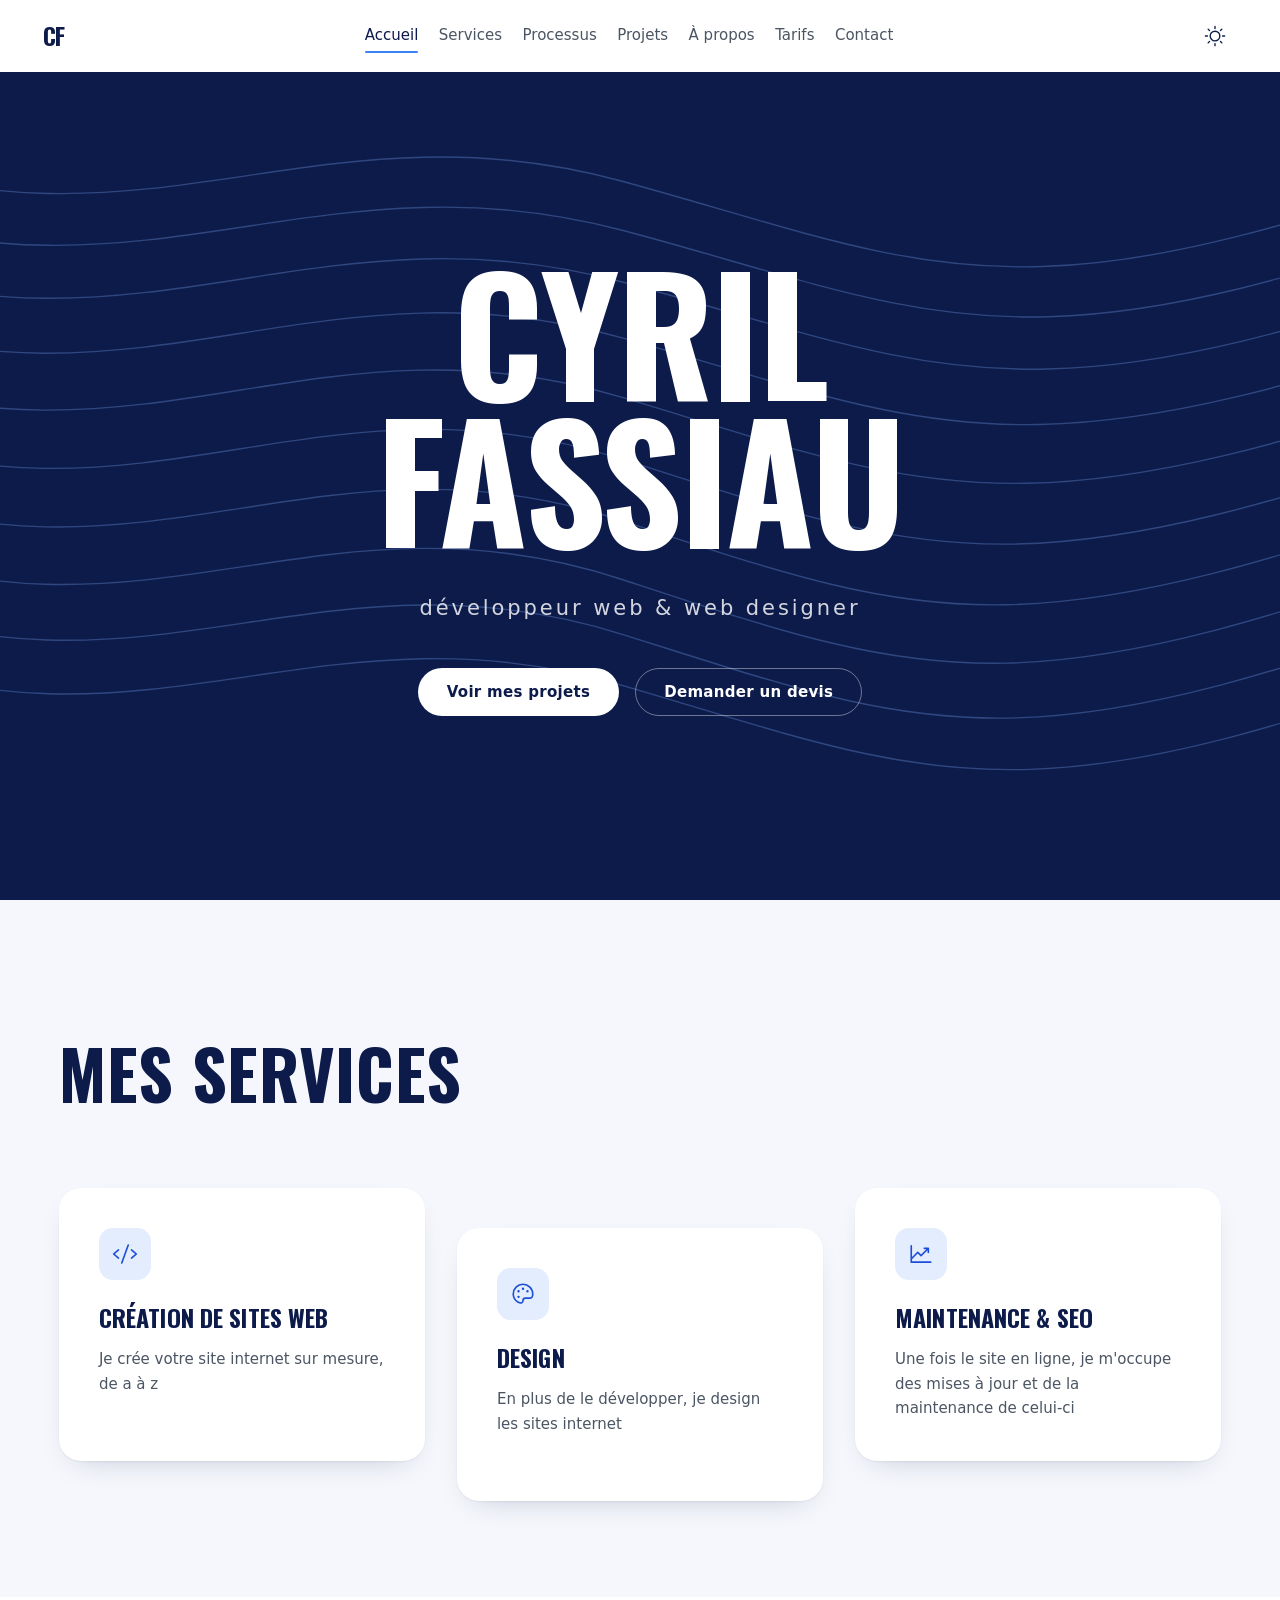
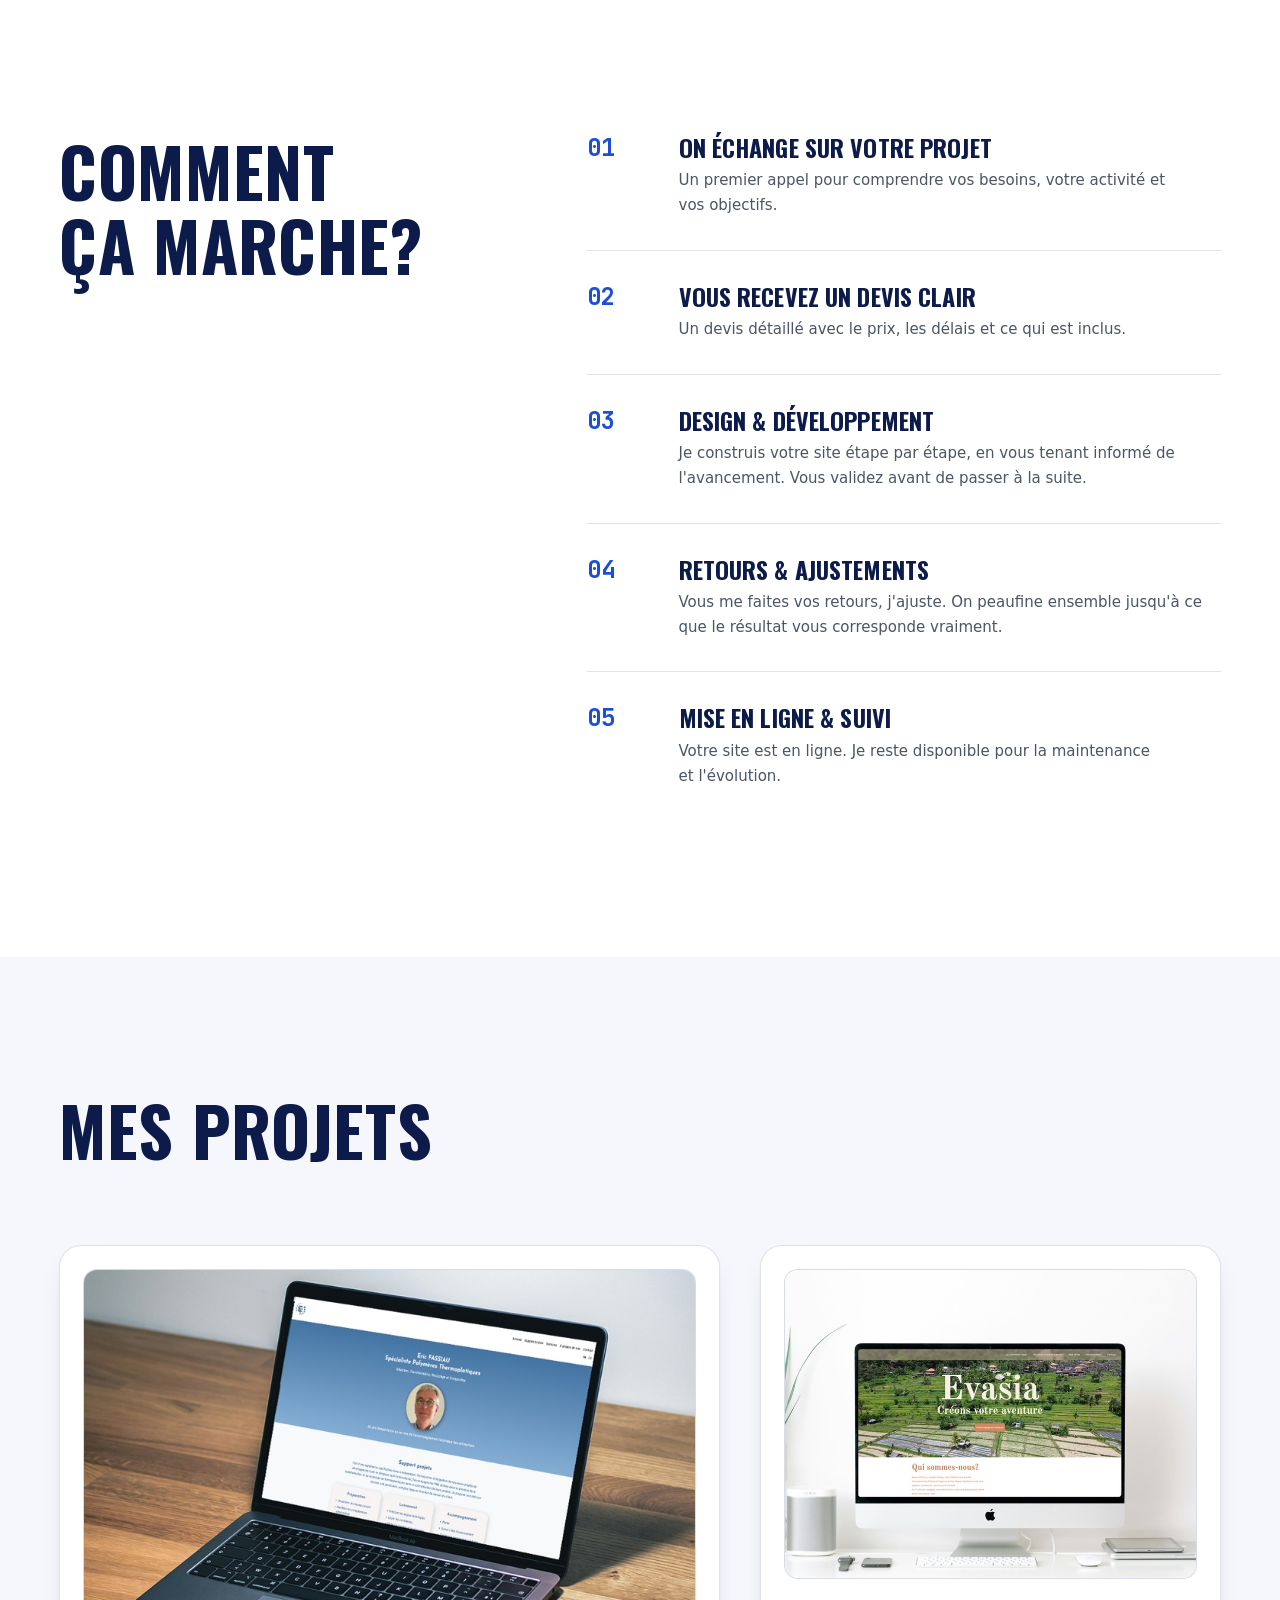
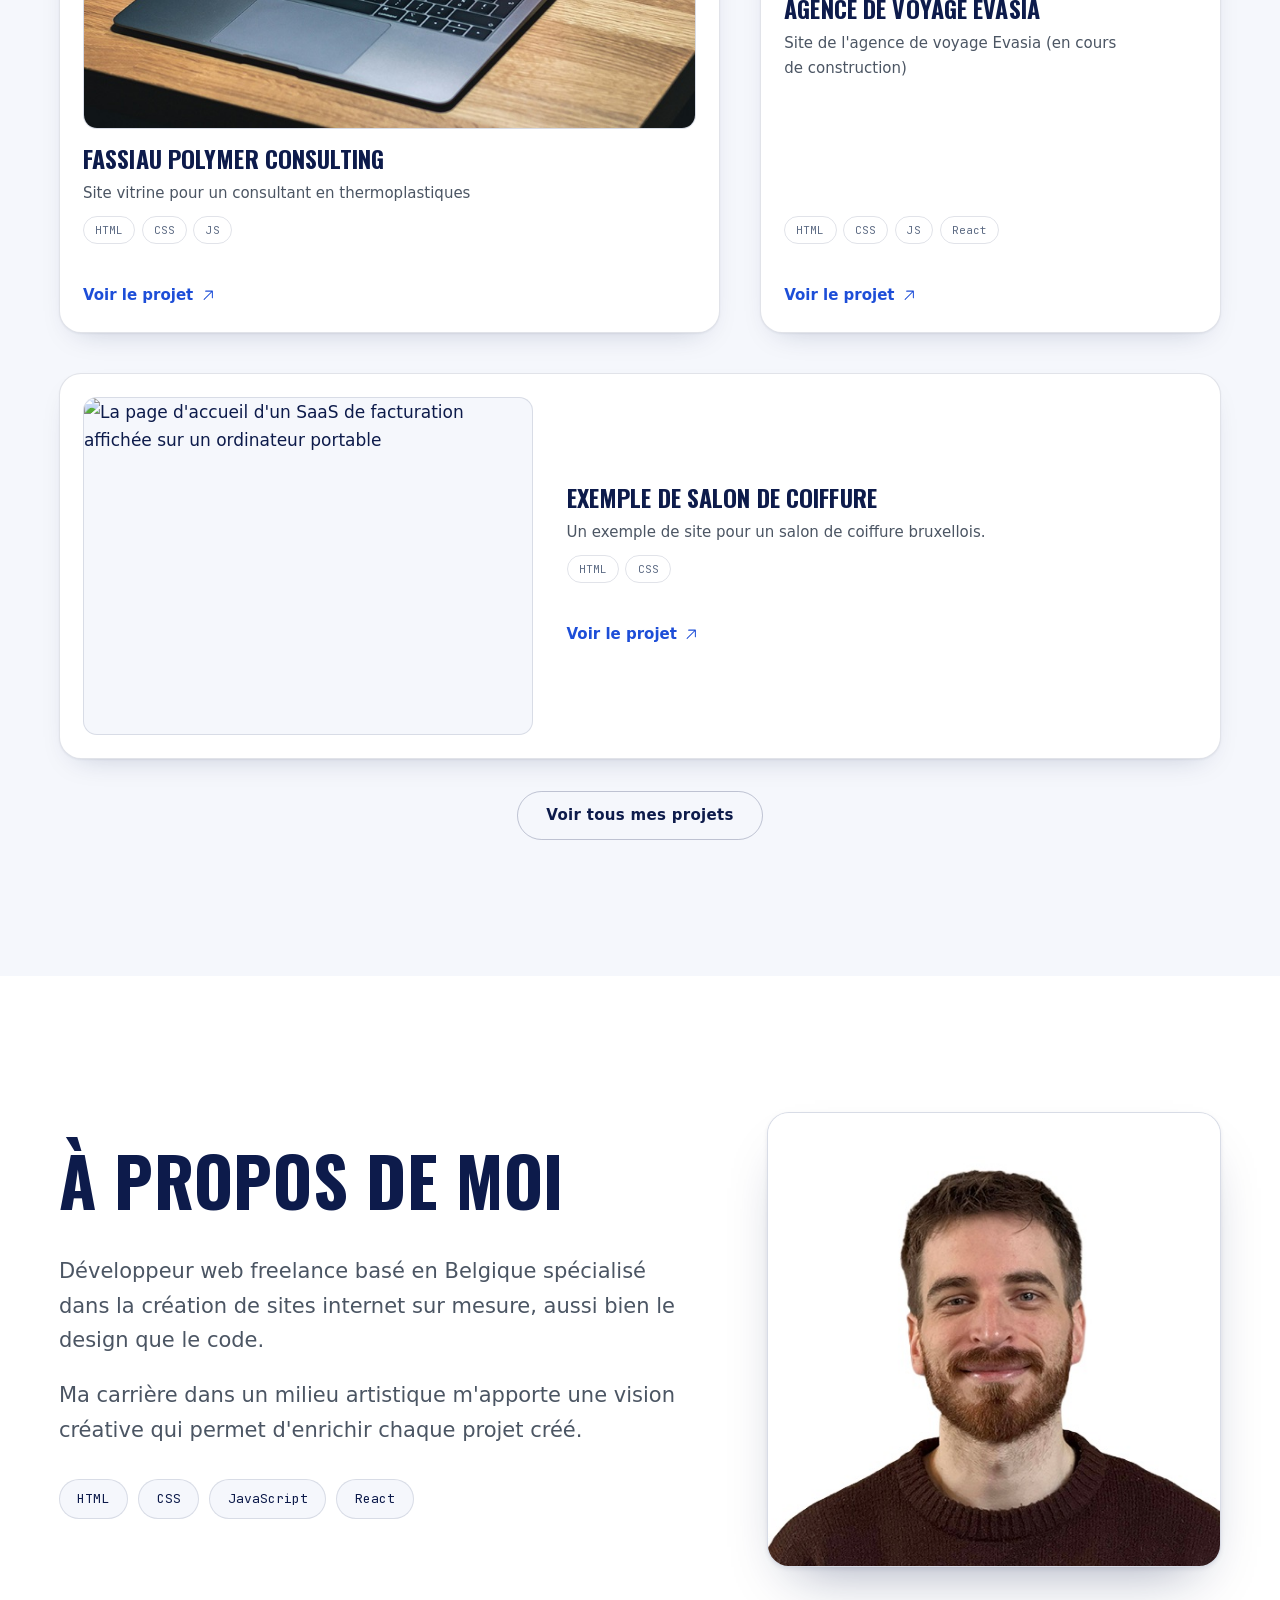
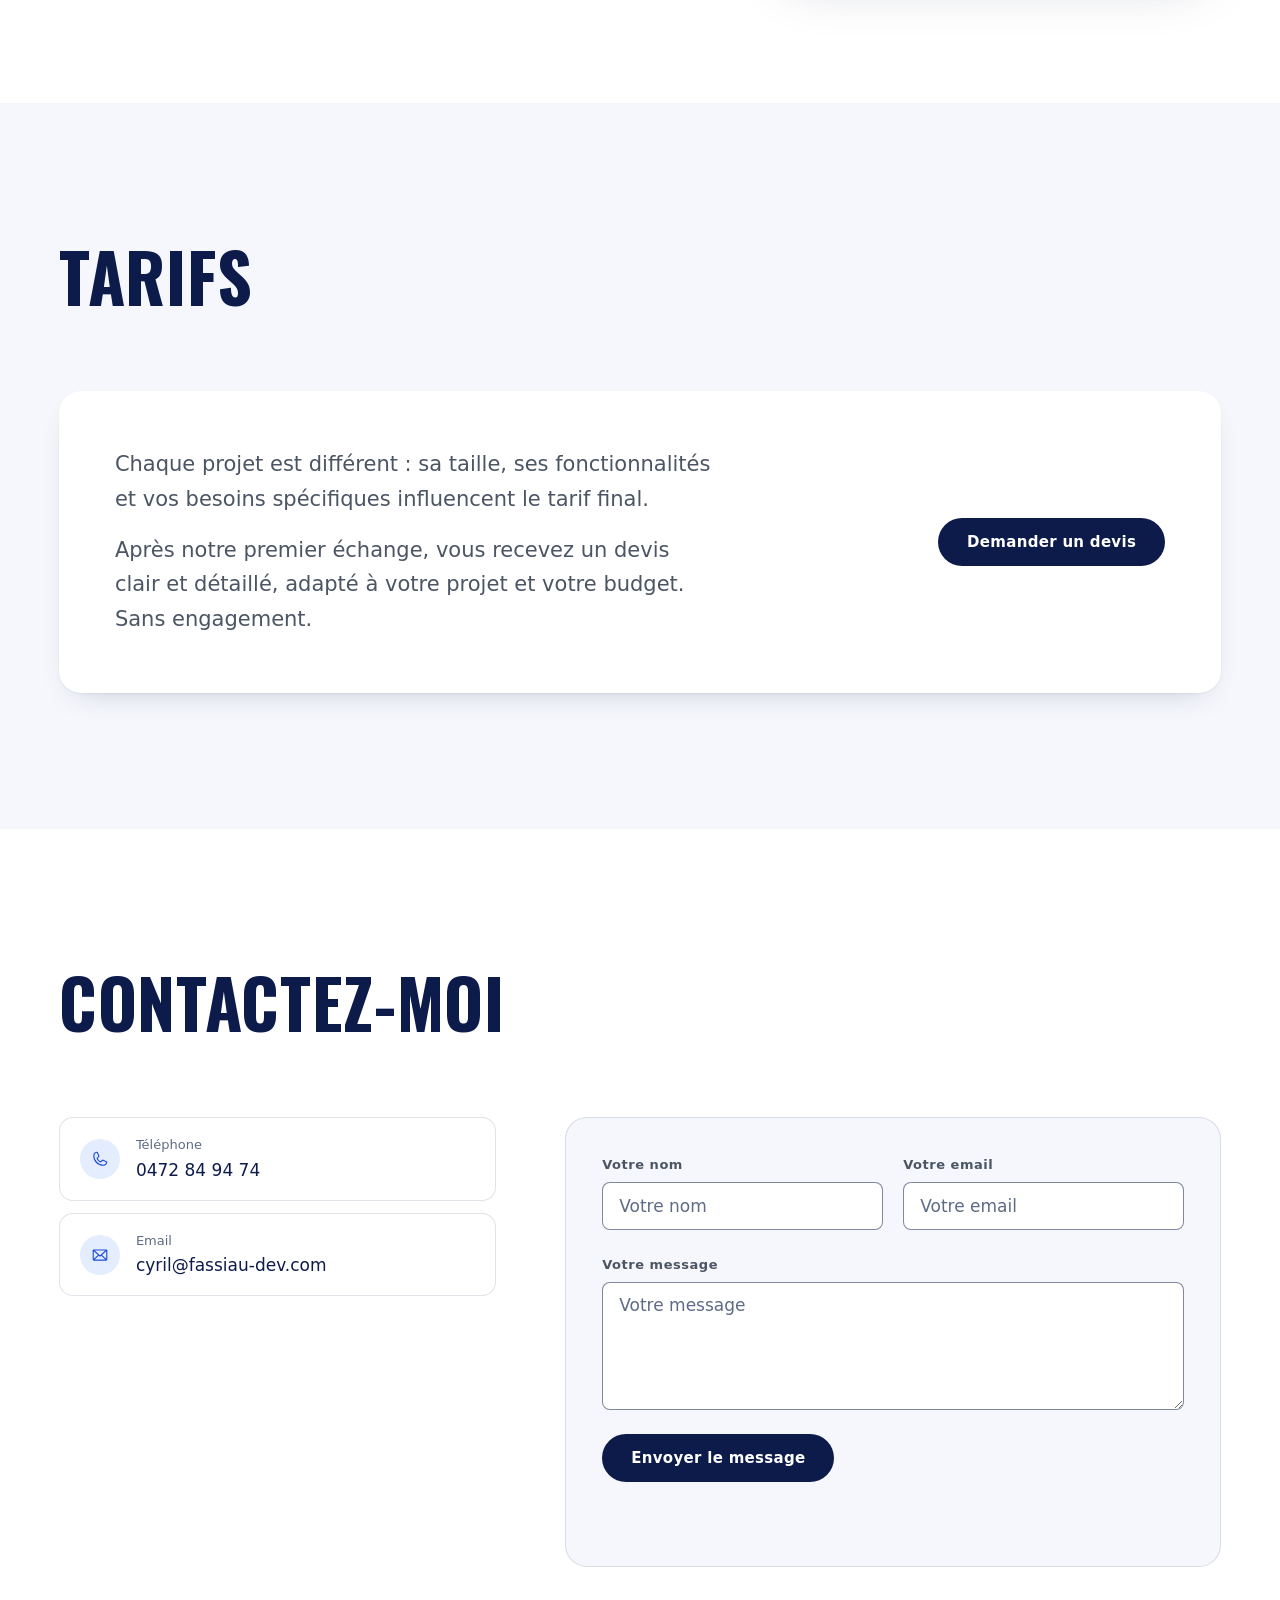
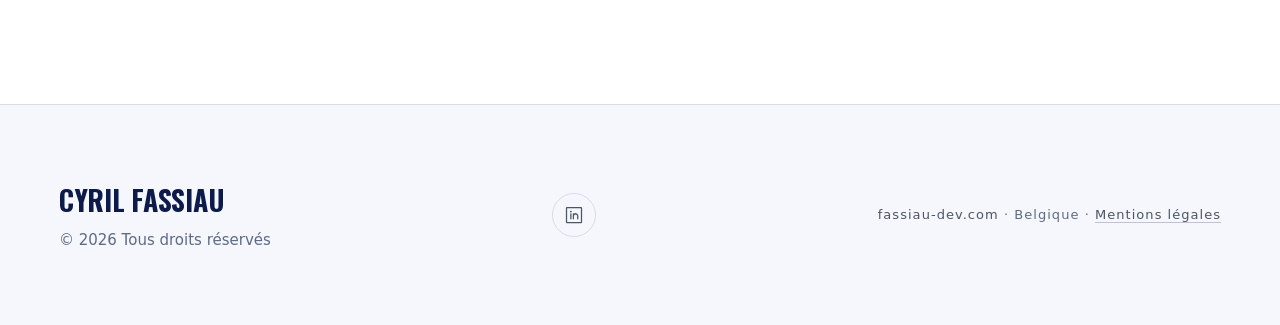
==== index.html @ 59827eac "all project button moved" ====
<!DOCTYPE html>
<html lang="fr">
<head>
    <meta charset="UTF-8">
    <meta name="viewport" content="width=device-width, initial-scale=1.0">

    <title>Cyril Fassiau | Développeur Web &amp; Designer</title>

    <link rel="preload" href="fonts/oswald-latin.woff2" as="font" type="font/woff2" crossorigin>
    <link rel="preload" href="fonts/Karla-Regular.woff2" as="font" type="font/woff2" crossorigin>
    <link rel="stylesheet" href="styles.css">
    <script defer src="https://cloud.umami.is/script.js" data-website-id="9b98b790-d2c1-4912-b7ab-37dafac56db7"></script>
    <script>
        // Resolve the theme before first paint so the page never flashes.
        (function () {
            document.documentElement.classList.add('js');
            try {
                var saved = localStorage.getItem('cf-theme');
                if (saved === 'light' || saved === 'dark') {
                    document.documentElement.setAttribute('data-theme', saved);
                }
            } catch (e) { /* private mode: fall back to the system preference */ }
        })();
    </script>

    <script src="script.js" defer></script>
</head>
<body>
    <a href="#main" class="skip-link">Aller au contenu</a>

    <!-- Icon sprite: Phosphor Icons (regular), MIT licensed. -->
    <svg class="sprite" aria-hidden="true" focusable="false" xmlns="http://www.w3.org/2000/svg">
        <symbol id="i-code" viewBox="0 0 256 256"><path d="M69.12,94.15,28.5,128l40.62,33.85a8,8,0,1,1-10.24,12.29l-48-40a8,8,0,0,1,0-12.29l48-40a8,8,0,0,1,10.24,12.3Zm176,27.7-48-40a8,8,0,1,0-10.24,12.3L227.5,128l-40.62,33.85a8,8,0,1,0,10.24,12.29l48-40a8,8,0,0,0,0-12.29ZM162.73,32.48a8,8,0,0,0-10.25,4.79l-64,176a8,8,0,0,0,4.79,10.26A8.14,8.14,0,0,0,96,224a8,8,0,0,0,7.52-5.27l64-176A8,8,0,0,0,162.73,32.48Z"/></symbol>
        <symbol id="i-palette" viewBox="0 0 256 256"><path d="M200.77,53.89A103.27,103.27,0,0,0,128,24h-1.07A104,104,0,0,0,24,128c0,43,26.58,79.06,69.36,94.17A32,32,0,0,0,136,192a16,16,0,0,1,16-16h46.21a31.81,31.81,0,0,0,31.2-24.88,104.43,104.43,0,0,0,2.59-24A103.28,103.28,0,0,0,200.77,53.89Zm13,93.71A15.89,15.89,0,0,1,198.21,160H152a32,32,0,0,0-32,32,16,16,0,0,1-21.31,15.07C62.49,194.3,40,164,40,128a88,88,0,0,1,87.09-88h.9a88.35,88.35,0,0,1,88,87.25A88.86,88.86,0,0,1,213.81,147.6ZM140,76a12,12,0,1,1-12-12A12,12,0,0,1,140,76ZM96,100A12,12,0,1,1,84,88,12,12,0,0,1,96,100Zm0,56a12,12,0,1,1-12-12A12,12,0,0,1,96,156Zm88-56a12,12,0,1,1-12-12A12,12,0,0,1,184,100Z"/></symbol>
        <symbol id="i-chart-line-up" viewBox="0 0 256 256"><path d="M232,208a8,8,0,0,1-8,8H32a8,8,0,0,1-8-8V48a8,8,0,0,1,16,0V156.69l50.34-50.35a8,8,0,0,1,11.32,0L128,132.69,180.69,80H160a8,8,0,0,1,0-16h40a8,8,0,0,1,8,8v40a8,8,0,0,1-16,0V91.31l-58.34,58.35a8,8,0,0,1-11.32,0L96,123.31l-56,56V200H224A8,8,0,0,1,232,208Z"/></symbol>
        <symbol id="i-receipt" viewBox="0 0 256 256"><path d="M72,104a8,8,0,0,1,8-8h96a8,8,0,0,1,0,16H80A8,8,0,0,1,72,104Zm8,40h96a8,8,0,0,0,0-16H80a8,8,0,0,0,0,16ZM232,56V208a8,8,0,0,1-11.58,7.15L192,200.94l-28.42,14.21a8,8,0,0,1-7.16,0L128,200.94,99.58,215.15a8,8,0,0,1-7.16,0L64,200.94,35.58,215.15A8,8,0,0,1,24,208V56A16,16,0,0,1,40,40H216A16,16,0,0,1,232,56Zm-16,0H40V195.06l20.42-10.22a8,8,0,0,1,7.16,0L96,199.06l28.42-14.22a8,8,0,0,1,7.16,0L160,199.06l28.42-14.22a8,8,0,0,1,7.16,0L216,195.06Z"/></symbol>
        <symbol id="i-phone" viewBox="0 0 256 256"><path d="M222.37,158.46l-47.11-21.11-.13-.06a16,16,0,0,0-15.17,1.4,8.12,8.12,0,0,0-.75.56L134.87,160c-15.42-7.49-31.34-23.29-38.83-38.51l20.78-24.71c.2-.25.39-.5.57-.77a16,16,0,0,0,1.32-15.06l0-.12L97.54,33.64a16,16,0,0,0-16.62-9.52A56.26,56.26,0,0,0,32,80c0,79.4,64.6,144,144,144a56.26,56.26,0,0,0,55.88-48.92A16,16,0,0,0,222.37,158.46ZM176,208A128.14,128.14,0,0,1,48,80,40.2,40.2,0,0,1,82.87,40a.61.61,0,0,0,0,.12l21,47L83.2,111.86a6.13,6.13,0,0,0-.57.77,16,16,0,0,0-1,15.7c9.06,18.53,27.73,37.06,46.46,46.11a16,16,0,0,0,15.75-1.14,8.44,8.44,0,0,0,.74-.56L168.89,152l47,21.05h0s.08,0,.11,0A40.21,40.21,0,0,1,176,208Z"/></symbol>
        <symbol id="i-envelope" viewBox="0 0 256 256"><path d="M224,48H32a8,8,0,0,0-8,8V192a16,16,0,0,0,16,16H216a16,16,0,0,0,16-16V56A8,8,0,0,0,224,48Zm-96,85.15L52.57,64H203.43ZM98.71,128,40,181.81V74.19Zm11.84,10.85,12,11.05a8,8,0,0,0,10.82,0l12-11.05,58,53.15H52.57ZM157.29,128,216,74.18V181.82Z"/></symbol>
        <symbol id="i-list" viewBox="0 0 256 256"><path d="M224,128a8,8,0,0,1-8,8H40a8,8,0,0,1,0-16H216A8,8,0,0,1,224,128ZM40,72H216a8,8,0,0,0,0-16H40a8,8,0,0,0,0,16ZM216,184H40a8,8,0,0,0,0,16H216a8,8,0,0,0,0-16Z"/></symbol>
        <symbol id="i-x" viewBox="0 0 256 256"><path d="M205.66,194.34a8,8,0,0,1-11.32,11.32L128,139.31,61.66,205.66a8,8,0,0,1-11.32-11.32L116.69,128,50.34,61.66A8,8,0,0,1,61.66,50.34L128,116.69l66.34-66.35a8,8,0,0,1,11.32,11.32L139.31,128Z"/></symbol>
        <symbol id="i-linkedin-logo" viewBox="0 0 256 256"><path d="M216,24H40A16,16,0,0,0,24,40V216a16,16,0,0,0,16,16H216a16,16,0,0,0,16-16V40A16,16,0,0,0,216,24Zm0,192H40V40H216V216ZM96,112v64a8,8,0,0,1-16,0V112a8,8,0,0,1,16,0Zm88,28v36a8,8,0,0,1-16,0V140a20,20,0,0,0-40,0v36a8,8,0,0,1-16,0V112a8,8,0,0,1,15.79-1.78A36,36,0,0,1,184,140ZM100,84A12,12,0,1,1,88,72,12,12,0,0,1,100,84Z"/></symbol>
        <symbol id="i-sun" viewBox="0 0 256 256"><path d="M120,40V16a8,8,0,0,1,16,0V40a8,8,0,0,1-16,0Zm72,88a64,64,0,1,1-64-64A64.07,64.07,0,0,1,192,128Zm-16,0a48,48,0,1,0-48,48A48.05,48.05,0,0,0,176,128ZM58.34,69.66A8,8,0,0,0,69.66,58.34l-16-16A8,8,0,0,0,42.34,53.66Zm0,116.68-16,16a8,8,0,0,0,11.32,11.32l16-16a8,8,0,0,0-11.32-11.32ZM192,72a8,8,0,0,0,5.66-2.34l16-16a8,8,0,0,0-11.32-11.32l-16,16A8,8,0,0,0,192,72Zm5.66,114.34a8,8,0,0,0-11.32,11.32l16,16a8,8,0,0,0,11.32-11.32ZM48,128a8,8,0,0,0-8-8H16a8,8,0,0,0,0,16H40A8,8,0,0,0,48,128Zm80,80a8,8,0,0,0-8,8v24a8,8,0,0,0,16,0V216A8,8,0,0,0,128,208Zm112-88H216a8,8,0,0,0,0,16h24a8,8,0,0,0,0-16Z"/></symbol>
        <symbol id="i-moon" viewBox="0 0 256 256"><path d="M233.54,142.23a8,8,0,0,0-8-2,88.08,88.08,0,0,1-109.8-109.8,8,8,0,0,0-10-10,104.84,104.84,0,0,0-52.91,37A104,104,0,0,0,136,224a103.09,103.09,0,0,0,62.52-20.88,104.84,104.84,0,0,0,37-52.91A8,8,0,0,0,233.54,142.23ZM188.9,190.34A88,88,0,0,1,65.66,67.11a89,89,0,0,1,31.4-26A106,106,0,0,0,96,56,104.11,104.11,0,0,0,200,160a106,106,0,0,0,14.92-1.06A89,89,0,0,1,188.9,190.34Z"/></symbol>
        <symbol id="i-arrow-up-right" viewBox="0 0 256 256"><path d="M200,64V168a8,8,0,0,1-16,0V83.31L69.66,197.66a8,8,0,0,1-11.32-11.32L172.69,72H88a8,8,0,0,1,0-16H192A8,8,0,0,1,200,64Z"/></symbol>
    </svg>

    <header id="navbar">
        <a href="#home" class="logo-link" aria-label="Cyril Fassiau, retour en haut de page">
            <span class="logo-text">CF</span>
        </a>

        <nav class="main-nav" id="main-nav" aria-label="Navigation principale">
            <ul>
                <li><a href="#home" class="nav-link">Accueil</a></li>
                <li><a href="#services" class="nav-link">Services</a></li>
                <li><a href="#process" class="nav-link">Processus</a></li>
                <li><a href="#projects" class="nav-link">Projets</a></li>
                <li><a href="#about" class="nav-link">À propos</a></li>
                <li><a href="#pricing" class="nav-link">Tarifs</a></li>
                <li><a href="#contact" class="nav-link">Contact</a></li>
            </ul>
        </nav>

        <div class="nav-tools">
            <button class="icon-btn theme-toggle" id="theme-toggle" type="button" aria-label="Basculer en thème sombre">
                <svg class="icon icon-sun" aria-hidden="true"><use href="#i-sun"></use></svg>
                <svg class="icon icon-moon" aria-hidden="true"><use href="#i-moon"></use></svg>
            </button>

            <button class="icon-btn mobile-menu-btn" id="mobile-menu-btn" type="button" aria-controls="main-nav" aria-expanded="false" aria-label="Ouvrir le menu">
                <svg class="icon icon-open" aria-hidden="true"><use href="#i-list"></use></svg>
                <svg class="icon icon-close" aria-hidden="true"><use href="#i-x"></use></svg>
            </button>
        </div>
    </header>

    <main id="main">

        <section id="home" class="hero">
            <div class="hero-bg" aria-hidden="true">
                <svg viewBox="0 0 1440 900" preserveAspectRatio="none" class="hero-svg" fill="none" xmlns="http://www.w3.org/2000/svg">
                    <g id="waves">
                        <path d="M-200,80  C150,220 350,20  700,120 S1150,280 1700,80" />
                        <path d="M-200,140 C150,280 350,80  700,180 S1150,340 1700,140" />
                        <path d="M-200,200 C150,340 350,140 700,240 S1150,400 1700,200" />
                        <path d="M-200,260 C150,400 350,200 700,300 S1150,460 1700,260" />
                        <path d="M-200,320 C150,460 350,260 700,360 S1150,520 1700,320" />
                        <path d="M-200,380 C150,520 350,320 700,420 S1150,580 1700,380" />
                        <path d="M-200,440 C150,580 350,380 700,480 S1150,640 1700,440" />
                        <path d="M-200,500 C150,640 350,440 700,540 S1150,700 1700,500" />
                        <path d="M-200,560 C150,700 350,500 700,600 S1150,760 1700,560" />
                        <path d="M-200,620 C150,760 350,560 700,660 S1150,820 1700,620" />
                    </g>
                </svg>
            </div>

            <div class="hero-content">
                <h1 class="hero-heading">Cyril<br>Fassiau</h1>
                <p class="hero-tagline">Développeur web &amp; web designer</p>
                <div class="hero-buttons">
                    <a href="#projects" class="btn btn--solid">Voir mes projets</a>
                    <a href="#contact" class="btn btn--ghost">Demander un devis</a>
                </div>
                
               
            </div>
        </section>

        <section id="services" class="section section--sunken">
            <div class="shell">
                <div class="section-head reveal">
                    <h2 class="section-title">Mes Services</h2>
                </div>

                <div class="services-grid">
                    <article class="service-card reveal">
                        <div class="service-icon" aria-hidden="true">
                            <svg class="icon"><use href="#i-code"></use></svg>
                        </div>
                        <h3 class="service-heading">Création de sites web</h3>
                        <p class="service-text">Je crée votre site internet sur mesure, de a à z</p>
                      
                    </article>

                    <article class="service-card reveal" style="--reveal-delay: 90ms">
                        <div class="service-icon" aria-hidden="true">
                            <svg class="icon"><use href="#i-palette"></use></svg>
                        </div>
                        <h3 class="service-heading">Design</h3>
                        <p class="service-text">En plus de le développer, je design les sites internet</p>
                        
                    </article>

                    <article class="service-card reveal" style="--reveal-delay: 180ms">
                        <div class="service-icon" aria-hidden="true">
                            <svg class="icon"><use href="#i-chart-line-up"></use></svg>
                        </div>
                        <h3 class="service-heading">Maintenance &amp; SEO</h3>
                        <p class="service-text">Une fois le site en ligne, je m'occupe des mises à jour et de la maintenance de celui-ci</p>
                      
                    </article>
                </div>
            </div>
        </section>

        <section id="process" class="section">
            <div class="shell">
                <div class="process-layout">
                    <div class="process-aside">
                        <div class="section-head reveal">
                            <h2 class="section-title">Comment ça marche?</h2>
                        </div>
                    </div>

                    <ol class="process-rail">
                        <li class="process-step reveal">
                            <span class="process-number" aria-hidden="true">01</span>
                            <div>
                                <h3 class="process-heading">On échange sur votre projet</h3>
                                <p class="process-text">Un premier appel pour comprendre vos besoins, votre activité et vos objectifs.</p>
                            </div>
                        </li>
                        <li class="process-step reveal">
                            <span class="process-number" aria-hidden="true">02</span>
                            <div>
                                <h3 class="process-heading">Vous recevez un devis clair</h3>
                                <p class="process-text">Un devis détaillé avec le prix, les délais et ce qui est inclus.</p>
                            </div>
                        </li>
                        <li class="process-step reveal">
                            <span class="process-number" aria-hidden="true">03</span>
                            <div>
                                <h3 class="process-heading">Design &amp; développement</h3>
                                <p class="process-text">Je construis votre site étape par étape, en vous tenant informé de l'avancement. Vous validez avant de passer à la suite.</p>
                            </div>
                        </li>
                        <li class="process-step reveal">
                            <span class="process-number" aria-hidden="true">04</span>
                            <div>
                                <h3 class="process-heading">Retours &amp; ajustements</h3>
                                <p class="process-text">Vous me faites vos retours, j'ajuste. On peaufine ensemble jusqu'à ce que le résultat vous corresponde vraiment.</p>
                            </div>
                        </li>
                        <li class="process-step reveal">
                            <span class="process-number" aria-hidden="true">05</span>
                            <div>
                                <h3 class="process-heading">Mise en ligne &amp; suivi</h3>
                                <p class="process-text">Votre site est en ligne. Je reste disponible pour la maintenance et l'évolution.</p>
                            </div>
                        </li>
                    </ol>
                </div>
            </div>
        </section>

        <section id="projects" class="section section--sunken">
            <div class="shell">
                <div class="section-head reveal">
                    <h2 class="section-title">Mes Projets</h2>
                </div>

                <div class="projects-grid">
                    <article class="project-card reveal">
                        <div class="project-image-wrapper">
                            <img class="project-image" src="images/fassiau-polymer.jpg" width="800" height="600" loading="lazy" decoding="async" alt="Le site Fassiau Polymer Consulting affiché sur un ordinateur portable posé sur un bureau en bois">
                        </div>
                        <div class="project-body">
                            
                            <h3 class="project-heading">Fassiau Polymer Consulting</h3>
                            <p class="project-text">Site vitrine pour un consultant en thermoplastiques</p>
                            <ul class="project-stack">
                                <li class="stack-badge">HTML</li>
                                <li class="stack-badge">CSS</li>
                                <li class="stack-badge">JS</li>
                            </ul>
                            <a href="https://www.fassiaupolymerconsulting.com/" class="project-link" target="_blank" rel="noopener">
                                Voir le projet
                                <svg class="icon" aria-hidden="true"><use href="#i-arrow-up-right"></use></svg>
                            </a>
                        </div>
                    </article>

                    <article class="project-card reveal" style="--reveal-delay: 90ms">
                        <div class="project-image-wrapper">
                            <img class="project-image" src="images/evasia.jpg" width="800" height="600" loading="lazy" decoding="async" alt="La page d'accueil du site Evasia affichée sur un iMac, avec une photo de rizières en arrière-plan">
                        </div>
                        <div class="project-body">
                            
                            <h3 class="project-heading">Agence de voyage Evasia</h3>
                            <p class="project-text">Site de l'agence de voyage Evasia (en cours de construction)</p>
                            <ul class="project-stack">
                                <li class="stack-badge">HTML</li>
                                <li class="stack-badge">CSS</li>
                                <li class="stack-badge">JS</li>
                                <li class="stack-badge">React</li>
                            </ul>
                            <a href="https://evasiatravel.netlify.app/" class="project-link" target="_blank" rel="noopener">
                                Voir le projet
                                <svg class="icon" aria-hidden="true"><use href="#i-arrow-up-right"></use></svg>
                            </a>
                        </div>
                    </article>

                    <article class="project-card reveal">
                        <div class="project-image-wrapper">
                            <img class="project-image" src="images/coiffeur 2.png" width="800" height="600" loading="lazy" decoding="async" alt="La page d'accueil d'un SaaS de facturation affichée sur un ordinateur portable">
                        </div>
                        <div class="project-body">
                            
                            <h3 class="project-heading">Exemple de salon de coiffure</h3>
                            <p class="project-text">Un exemple de site pour un salon de coiffure bruxellois.</p>
                            <ul class="project-stack">
                                <li class="stack-badge">HTML</li>
                                <li class="stack-badge">CSS</li>
                               
                            </ul>
                            <a href="https://maison-ruelle.netlify.app/" class="project-link" target="_blank" rel="noopener">
                                Voir le projet
                                <svg class="icon" aria-hidden="true"><use href="#i-arrow-up-right"></use></svg>
                            </a>
                        </div>
                    </article>
                </div>
            </div>
             <div class="projects-actions" style="margin-top:2rem; text-align:center;">
                    <a href="projects.html" class="btn btn--ghost">Voir tous mes projets</a>
                </div>
        </section>

        <section id="about" class="section">
            <div class="shell">
                <div class="about-layout">
                    <div class="about-content reveal">
                        <h2 class="section-title about-title">À propos de moi</h2>
                        <p class="about-text">
                            Développeur web freelance basé en Belgique spécialisé dans la création de sites internet sur mesure, aussi bien le design que le code.
                        </p>
                        <p class="about-text about-text-last">
                            Ma carrière dans un milieu artistique m'apporte une vision créative qui permet d'enrichir chaque projet créé.
                        </p>

                        <ul class="about-skills">
                            <li class="skill-badge">HTML</li>
                            <li class="skill-badge">CSS</li>
                            <li class="skill-badge">JavaScript</li>
                            <li class="skill-badge">React</li>
                        </ul>
                    </div>

                    <div class="about-image-col reveal" style="--reveal-delay: 120ms">
                        <div class="about-image-wrapper">
                            <img class="about-image" src="images/cyril-fassiau.jpg" width="500" height="500" loading="lazy" decoding="async" alt="Portrait de Cyril Fassiau">
                        </div>
                    </div>
                </div>
            </div>
        </section>

        <section id="pricing" class="section section--sunken">
            <div class="shell">
                <div class="section-head reveal">
                    <h2 class="section-title">Tarifs</h2>
                </div>

                <div class="pricing-panel reveal">
                    <div>
                        
                        <p class="pricing-text">
                            Chaque projet est différent : sa taille, ses fonctionnalités et vos besoins spécifiques influencent le tarif final.
                        </p>
                        <p class="pricing-text pricing-text-last">
                            Après notre premier échange, vous recevez un devis clair et détaillé, adapté à votre projet et votre budget. Sans engagement.
                        </p>
                    </div>

                    <div class="pricing-action">
                        <a href="#contact" class="btn btn--solid">Demander un devis</a>
                    </div>
                </div>
            </div>
        </section>

        <section id="contact" class="section">
            <div class="shell">
                <div class="section-head reveal">
                    <h2 class="section-title">Contactez-moi</h2>
                </div>

                <div class="contact-layout">
                    <div class="reveal">
                        <ul class="contact-info-grid">
                            <li>
                                <a href="tel:+32472849474" class="contact-info-item">
                                    <span class="contact-icon-wrapper" aria-hidden="true">
                                        <svg class="icon"><use href="#i-phone"></use></svg>
                                    </span>
                                    <span>
                                        <span class="contact-info-label">Téléphone</span>
                                        <span class="contact-info-text">0472 84 94 74</span>
                                    </span>
                                </a>
                            </li>
                            <li>
                                <a href="mailto:cyril@fassiau-dev.com" class="contact-info-item">
                                    <span class="contact-icon-wrapper" aria-hidden="true">
                                        <svg class="icon"><use href="#i-envelope"></use></svg>
                                    </span>
                                    <span>
                                        <span class="contact-info-label">Email</span>
                                        <span class="contact-info-text">cyril@fassiau-dev.com</span>
                                    </span>
                                </a>
                            </li>
                        </ul>
                    </div>

                    <form
                      class="contact-form reveal"
                      id="contact-form"
                      name="contact"
                      method="POST"
                      data-netlify="true"
                      netlify-honeypot="bot-field"
                      style="--reveal-delay: 120ms"
                    >
                      <!-- requis par Netlify pour associer les soumissions au formulaire "contact" -->
                      <input type="hidden" name="form-name" value="contact" />

                      <p class="hp-field">
                        <label>Ne pas remplir <input name="bot-field" tabindex="-1" autocomplete="off" /></label>
                      </p>

                      <div class="contact-form-row">
                        <div class="field">
                          <label class="field-label" for="contact-name">Votre nom</label>
                          <input type="text" id="contact-name" name="name" placeholder="Votre nom" class="contact-input" autocomplete="name" required>
                        </div>
                        <div class="field">
                          <label class="field-label" for="contact-email">Votre email</label>
                          <input type="email" id="contact-email" name="email" placeholder="Votre email" class="contact-input" autocomplete="email" required>
                        </div>
                      </div>

                      <div class="field">
                        <label class="field-label" for="contact-message">Votre message</label>
                        <textarea rows="4" id="contact-message" name="message" placeholder="Votre message" class="contact-textarea" required></textarea>
                      </div>

                      <button type="submit" class="btn btn--solid contact-submit">Envoyer le message</button>
                      <p class="contact-form-status" id="contact-form-status" role="status"></p>
                    </form>
                </div>
            </div>
        </section>

    </main>

    <footer class="site-footer">
        <div class="shell footer-container">
            <div class="footer-brand">
                <span class="footer-logo">Cyril Fassiau</span>
                <p class="footer-copyright">© 2026 Tous droits réservés</p>
            </div>

            <div class="footer-socials">
                <a href="https://www.linkedin.com/in/cyril-fassiau-b1732b115/" class="social-link" target="_blank" rel="noopener" aria-label="LinkedIn de Cyril Fassiau">
                    <svg class="icon" aria-hidden="true"><use href="#i-linkedin-logo"></use></svg>
                </a>
            </div>

            <div class="footer-meta">
                <span class="footer-meta-highlight">fassiau-dev.com</span> · Belgique ·
                <a href="mentions-legales.html" class="footer-meta-highlight">Mentions légales</a>
            </div>
        </div>
    </footer>

</body>
</html>
---- styles.css ----
@font-face {
  font-family: 'Karla';
  font-style: normal;
  font-weight: 300 700;
  font-display: swap;
  src: url('fonts/Karla-Regular.woff2') format('woff2');
  unicode-range: U+0100-02BA, U+02BD-02C5, U+02C7-02CC, U+02CE-02D7, U+02DD-02FF, U+0304, U+0308, U+0329, U+1D00-1DBF, U+1E00-1E9F, U+1EF2-1EFF, U+2020, U+20A0-20AB, U+20AD-20C0, U+2113, U+2C60-2C7F, U+A720-A7FF;
}
@font-face {
  font-family: 'Karla';
  font-style: normal;
  font-weight: 300 700;
  font-display: swap;
  src: url('fonts/Karla-Regular.woff2') format('woff2');
  unicode-range: U+0000-00FF, U+0131, U+0152-0153, U+02BB-02BC, U+02C6, U+02DA, U+02DC, U+0304, U+0308, U+0329, U+2000-206F, U+20AC, U+2122, U+2191, U+2193, U+2212, U+2215, U+FEFF, U+FFFD;
}
@font-face {
  font-family: 'Oswald';
  font-style: normal;
  font-weight: 500 700;
  font-display: swap;
  src: url('fonts/oswald-latin-ext.woff2') format('woff2');
  unicode-range: U+0100-02BA, U+02BD-02C5, U+02C7-02CC, U+02CE-02D7, U+02DD-02FF, U+0304, U+0308, U+0329, U+1D00-1DBF, U+1E00-1E9F, U+1EF2-1EFF, U+2020, U+20A0-20AB, U+20AD-20C0, U+2113, U+2C60-2C7F, U+A720-A7FF;
}
@font-face {
  font-family: 'Oswald';
  font-style: normal;
  font-weight: 500 700;
  font-display: swap;
  src: url('fonts/oswald-latin.woff2') format('woff2');
  unicode-range: U+0000-00FF, U+0131, U+0152-0153, U+02BB-02BC, U+02C6, U+02DA, U+02DC, U+0304, U+0308, U+0329, U+2000-206F, U+20AC, U+2122, U+2191, U+2193, U+2212, U+2215, U+FEFF, U+FFFD;
}
@font-face {
  font-family: 'JetBrains Mono';
  font-style: normal;
  font-weight: 400 700;
  font-display: swap;
  src: url('fonts/jetbrains-mono-latin-ext.woff2') format('woff2');
  unicode-range: U+0100-02BA, U+02BD-02C5, U+02C7-02CC, U+02CE-02D7, U+02DD-02FF, U+0304, U+0308, U+0329, U+1D00-1DBF, U+1E00-1E9F, U+1EF2-1EFF, U+2020, U+20A0-20AB, U+20AD-20C0, U+2113, U+2C60-2C7F, U+A720-A7FF;
}
@font-face {
  font-family: 'JetBrains Mono';
  font-style: normal;
  font-weight: 400 700;
  font-display: swap;
  src: url('fonts/jetbrains-mono-latin.woff2') format('woff2');
  unicode-range: U+0000-00FF, U+0131, U+0152-0153, U+02BB-02BC, U+02C6, U+02DA, U+02DC, U+0304, U+0308, U+0329, U+2000-206F, U+20AC, U+2122, U+2191, U+2193, U+2212, U+2215, U+FEFF, U+FFFD;
}



:root {
 
  --brand-navy: #0D1B4B;
  --brand-deep: #060f2a;
  --brand-raised: #142157;
  --accent: #3b82f6;

 
  --bg: #ffffff;
  --bg-sunken: #f5f7fc;
  --surface: #ffffff;
  --surface-raised: #f5f7fc;
  --border: rgba(13, 27, 75, 0.12);
  --border-strong: rgba(13, 27, 75, 0.24);
 
  --field-border: rgba(13, 27, 75, 0.52);
  --text: #0D1B4B;
  --text-muted: #4b5563;
  --text-faint: #5d6b84;

 
  --accent-ink: #1d4ed8;
  --on-accent-ink: #ffffff;

 
  --btn-fill: #0D1B4B;
  --btn-fill-text: #ffffff;
  --btn-fill-hover: #1d4ed8;

  --wave: rgba(13, 27, 75, 0.16);
  --shadow-card: 0 1px 2px rgba(13, 27, 75, 0.06), 0 12px 32px -18px rgba(13, 27, 75, 0.28);
  --shadow-lift: 0 2px 4px rgba(13, 27, 75, 0.08), 0 28px 56px -28px rgba(13, 27, 75, 0.42);
  --hero-bg: var(--brand-navy);
  --hero-text: #ffffff;

 
  --font-heading: 'Oswald', 'Haettenschweiler', 'Arial Narrow Bold', sans-serif;
  --font-body: 'Inter', system-ui, -apple-system, 'Segoe UI', sans-serif;
  --font-mono: 'JetBrains Mono', ui-monospace, 'SFMono-Regular', monospace;

  --fs-xs: 0.8125rem;
  --fs-sm: 0.9375rem;
  --fs-base: 1.0625rem;
  --fs-md: clamp(1.125rem, 1.06rem + 0.32vw, 1.3125rem);
  --fs-lg: clamp(1.25rem, 1.15rem + 0.5vw, 1.5rem);
  --fs-xl: clamp(1.5rem, 1.32rem + 0.9vw, 2rem);
  --fs-2xl: clamp(1.875rem, 1.55rem + 1.6vw, 2.75rem);
  --fs-3xl: clamp(2.5rem, 1.9rem + 3vw, 4.25rem);
  --fs-hero: clamp(3.25rem, 12.5vw, 10.5rem);

 
  --sp-section: clamp(5rem, 3.4rem + 6.4vw, 9rem);
  --sp-gutter: clamp(1.25rem, 0.6rem + 2.6vw, 4rem);
  --shell: 78rem;

 
  --r-sm: 0.5rem;
  --r-md: 0.875rem;
  --r-lg: 1.375rem;
  --r-full: 999px;

  --ease: cubic-bezier(0.16, 1, 0.3, 1);
  --dur: 0.4s;

  color-scheme: light;
}


@media (prefers-color-scheme: dark) {
  :root:not([data-theme="light"]) {
    --bg: #0D1B4B;
    --bg-sunken: #060f2a;
    --surface: #132860;
    --surface-raised: #1b2d67;
    --border: rgba(255, 255, 255, 0.18);
    --border-strong: rgba(255, 255, 255, 0.38);
    --field-border: rgba(255, 255, 255, 0.42);
    --text: #ffffff;
    --text-muted: rgba(255, 255, 255, 0.72);
    --text-faint: rgba(255, 255, 255, 0.62);

    --accent-ink: #7dabf8;
    --on-accent-ink: #0D1B4B;

    --btn-fill: #ffffff;
    --btn-fill-text: #0D1B4B;
    --btn-fill-hover: #7dabf8;

    --wave: rgba(125, 171, 248, 0.28);
    --shadow-card: 0 1px 2px rgba(0, 0, 0, 0.3), 0 12px 32px -18px rgba(0, 0, 0, 0.7);
    --shadow-lift: 0 2px 4px rgba(0, 0, 0, 0.36), 0 28px 56px -28px rgba(0, 0, 0, 0.8);

    color-scheme: dark;
  }
}


:root[data-theme="dark"] {
  --bg: #0D1B4B;
  --bg-sunken: #060f2a;
  --surface: #132860;
  --surface-raised: #1b2d67;
  --border: rgba(255, 255, 255, 0.18);
  --border-strong: rgba(255, 255, 255, 0.38);
  --field-border: rgba(255, 255, 255, 0.42);
  --text: #ffffff;
  --text-muted: rgba(255, 255, 255, 0.72);
  --text-faint: rgba(255, 255, 255, 0.62);

  --accent-ink: #7dabf8;
  --on-accent-ink: #0D1B4B;

  --btn-fill: #ffffff;
  --btn-fill-text: #0D1B4B;
  --btn-fill-hover: #7dabf8;

  --wave: rgba(125, 171, 248, 0.28);
  --shadow-card: 0 1px 2px rgba(0, 0, 0, 0.3), 0 12px 32px -18px rgba(0, 0, 0, 0.7);
  --shadow-lift: 0 2px 4px rgba(0, 0, 0, 0.36), 0 28px 56px -28px rgba(0, 0, 0, 0.8);

  color-scheme: dark;
}



*,
*::before,
*::after { box-sizing: border-box; }

html {
  scroll-behavior: smooth;
  scroll-padding-top: 6rem;
  -webkit-text-size-adjust: 100%;
}

body {
  margin: 0;
  background-color: var(--bg);
  color: var(--text);
  font-family: var(--font-body);
  font-size: var(--fs-base);
  line-height: 1.65;
  overflow-x: hidden;
  -webkit-font-smoothing: antialiased;
  transition: background-color var(--dur) var(--ease), color var(--dur) var(--ease);
}

h1, h2, h3, h4 {
  font-family: var(--font-heading);
  font-weight: 700;
  line-height: 1.1;
  letter-spacing: 0.005em;
  margin: 0;
  text-wrap: balance;
}

p { margin: 0; text-wrap: pretty; }

img { max-width: 100%; height: auto; display: block; }

a { color: inherit; }

::selection {
  background: var(--accent);
  color: #ffffff;
}


:where(a, button, input, textarea, [tabindex]):focus-visible {
  outline: 3px solid var(--accent-ink);
  outline-offset: 3px;
  border-radius: var(--r-sm);
}

.sprite { display: none; }

.skip-link {
  position: absolute;
  left: 0.75rem;
  top: -100px;
  z-index: 200;
  padding: 0.75rem 1.25rem;
  background: var(--btn-fill);
  color: var(--btn-fill-text);
  font-size: var(--fs-sm);
  font-weight: 600;
  border-radius: var(--r-full);
  text-decoration: none;
  transition: top 0.2s var(--ease);
}

.skip-link:focus-visible { top: 0.75rem; }

.icon {
  width: 1em;
  height: 1em;
  fill: currentColor;
  flex: none;
}



.shell {
  width: 100%;
  max-width: var(--shell);
  margin-inline: auto;
  padding-inline: var(--sp-gutter);
}

.section {
  position: relative;
  padding-block: var(--sp-section);
  background-color: var(--bg);
}

.section--sunken { background-color: var(--bg-sunken); }


.section-head { margin-bottom: clamp(2.5rem, 1.6rem + 3.4vw, 4.5rem); }

.section-title {
  font-size: var(--fs-3xl);
  text-transform: uppercase;
  letter-spacing: 0.01em;
  max-width: 18ch;
 
  padding-bottom: 0.12em;
}



#navbar {
  position: sticky;
  top: 0;
  z-index: 50;
  display: flex;
  align-items: center;
  justify-content: space-between;
  gap: 1rem;
  height: 72px;
  padding-inline: var(--sp-gutter);
  background-color: color-mix(in srgb, var(--bg) 82%, transparent);
  backdrop-filter: blur(14px) saturate(1.4);
  border-bottom: 1px solid transparent;
  transition: border-color var(--dur) var(--ease), background-color var(--dur) var(--ease);
}

#navbar.is-stuck {
  border-bottom-color: var(--border);
  background-color: color-mix(in srgb, var(--bg) 92%, transparent);
}

@supports not (backdrop-filter: blur(1px)) {
  #navbar { background-color: var(--bg); }
}

.logo-link {
  display: inline-flex;
  align-items: center;
  text-decoration: none;
  transition: transform var(--dur) var(--ease);
}

.logo-link:hover { transform: translateY(-1px); }

.logo-text {
  font-family: var(--font-heading);
  font-size: 1.5rem;
  font-weight: 700;
  letter-spacing: -0.02em;
  color: var(--text);
}

nav.main-nav ul {
  display: flex;
  align-items: center;
  gap: clamp(1.1rem, 0.4rem + 1.1vw, 2rem);
  list-style: none;
  margin: 0;
  padding: 0;
}

.nav-link {
  position: relative;
  display: inline-block;
  padding-block: 0.35rem;
  font-size: var(--fs-sm);
  font-weight: 500;
  color: var(--text-muted);
  text-decoration: none;
  transition: color 0.2s var(--ease);
}

.nav-link:hover { color: var(--text); }

.nav-link::after {
  content: "";
  position: absolute;
  bottom: 0;
  left: 0;
  width: 0;
  height: 2px;
  border-radius: 2px;
  background-color: var(--accent);
  transition: width var(--dur) var(--ease);
}

.nav-link.active { color: var(--text); }
.nav-link.active::after { width: 100%; }

.nav-tools {
  display: flex;
  align-items: center;
  gap: 0.25rem;
}

.icon-btn {
  display: inline-flex;
  align-items: center;
  justify-content: center;
  width: 44px;
  height: 44px;
  padding: 0;
  border: 1px solid transparent;
  border-radius: var(--r-full);
  background: none;
  color: var(--text);
  font-size: 1.375rem;
  cursor: pointer;
  transition: background-color 0.2s var(--ease), border-color 0.2s var(--ease);
}

.icon-btn:hover {
  background-color: var(--surface-raised);
  border-color: var(--border);
}

.theme-toggle .icon-moon { display: none; }
:root[data-theme="dark"] .theme-toggle .icon-sun { display: none; }
:root[data-theme="dark"] .theme-toggle .icon-moon { display: block; }

@media (prefers-color-scheme: dark) {
  :root:not([data-theme="light"]) .theme-toggle .icon-sun { display: none; }
  :root:not([data-theme="light"]) .theme-toggle .icon-moon { display: block; }
}

.mobile-menu-btn { display: inline-flex; }
.mobile-menu-btn .icon-close { display: none; }
.mobile-menu-btn[aria-expanded="true"] .icon-open { display: none; }
.mobile-menu-btn[aria-expanded="true"] .icon-close { display: block; }



.btn {
  display: inline-flex;
  align-items: center;
  justify-content: center;
  gap: 0.5rem;
  padding: 0.9rem 1.75rem;
  border: 1px solid transparent;
  border-radius: var(--r-full);
  font-family: var(--font-body);
  font-size: var(--fs-sm);
  font-weight: 600;
  letter-spacing: 0.02em;
  line-height: 1.2;
  white-space: nowrap;
  text-decoration: none;
  cursor: pointer;
  transition: transform 0.25s var(--ease), background-color 0.25s var(--ease),
              border-color 0.25s var(--ease), color 0.25s var(--ease);
}

.btn:hover { transform: translateY(-2px); }
.btn:active { transform: translateY(0); }

.btn--solid {
  background-color: var(--btn-fill);
  color: var(--btn-fill-text);
}

.btn--solid:hover {
  background-color: var(--btn-fill-hover);
  color: var(--on-accent-ink);
}

.btn--ghost {
  border-color: var(--border-strong);
  color: var(--text);
}

.btn--ghost:hover {
  border-color: var(--accent-ink);
  color: var(--accent-ink);
}


.hero .btn--solid {
  background-color: #ffffff;
  color: var(--brand-navy);
}

.hero .btn--solid:hover {
  background-color: #7dabf8;
  color: var(--brand-navy);
}

.hero .btn--ghost {
  border-color: rgba(255, 255, 255, 0.4);
  color: #ffffff;
}

.hero .btn--ghost:hover {
  border-color: #ffffff;
  background-color: rgba(255, 255, 255, 0.08);
  color: #ffffff;
}



.hero {
  position: relative;
  display: flex;
  flex-direction: column;
  align-items: center;
  justify-content: center;
  min-height: calc(100dvh - 72px);
  padding-block: clamp(3rem, 2rem + 4vw, 6rem);
  overflow: hidden;
  background-color: var(--hero-bg);
  color: var(--hero-text);
  text-align: center;
}

.hero-bg {
  position: absolute;
  inset: 0;
  z-index: 0;
  pointer-events: none;
  overflow: hidden;
}

.hero-svg {
  width: 100%;
  height: 100%;
  display: block;
}

#waves path {
  fill: none;
  stroke: rgba(125, 171, 248, 0.3);
  stroke-width: 1.5;
}

.hero-content {
  position: relative;
  z-index: 1;
  display: flex;
  flex-direction: column;
  align-items: center;
  gap: clamp(1.5rem, 1rem + 2vw, 2.75rem);
  padding-inline: var(--sp-gutter);
}

.hero-heading {
  font-size: var(--fs-hero);
  line-height: 0.92;
  letter-spacing: -0.015em;
  text-transform: uppercase;
  color: #ffffff;
}

.hero-tagline {
  margin: 0;
  font-size: var(--fs-md);
  font-weight: 300;
  letter-spacing: 0.14em;
  text-transform: lowercase;
  color: rgba(255, 255, 255, 0.82);
}

.hero-buttons {
  display: flex;
  flex-wrap: wrap;
  justify-content: center;
  gap: 1rem;
}



.services-grid {
  display: grid;
  grid-template-columns: 1fr;
  gap: clamp(1.25rem, 0.9rem + 1.4vw, 2rem);
}

.service-card {
  display: flex;
  flex-direction: column;
  align-items: flex-start;
  gap: 1rem;
  padding: clamp(1.75rem, 1.4rem + 1.4vw, 2.5rem);
  border-radius: var(--r-lg);
  background-color: var(--surface);
  box-shadow: var(--shadow-card);
  transition: transform 0.45s var(--ease), box-shadow 0.45s var(--ease),
              border-color 0.45s var(--ease);
}

.service-card:hover {
  transform: translateY(-6px);
  box-shadow: var(--shadow-lift);
  border-color: var(--border-strong);
}

.service-icon {
  display: flex;
  align-items: center;
  justify-content: center;
  width: 3.25rem;
  height: 3.25rem;
  margin-bottom: 0.5rem;
  border-radius: var(--r-md);
  background-color: color-mix(in srgb, var(--accent) 14%, transparent);
  color: var(--accent-ink);
  font-size: 1.625rem;
}

.service-heading {
  font-size: var(--fs-lg);
  text-transform: uppercase;
}

.service-text {
  color: var(--text-muted);
  font-size: var(--fs-sm);
}


.service-tag {
  margin-top: auto;
  padding: 0.3rem 0.75rem;
  border: 1px solid var(--border);
  border-radius: var(--r-full);
  font-family: var(--font-mono);
  font-size: 0.6875rem;
  color: var(--text-faint);
  transition: color 0.3s var(--ease), border-color 0.3s var(--ease);
}

.service-card:hover .service-tag {
  color: var(--accent-ink);
  border-color: var(--accent-ink);
}



.process-layout {
  display: grid;
  grid-template-columns: 1fr;
  gap: clamp(2.5rem, 1.5rem + 4vw, 5rem);
}

.process-aside .section-head { margin-bottom: 0; }

.process-rail {
  display: flex;
  flex-direction: column;
  list-style: none;
  margin: 0;
  padding: 0;
}

.process-step {
  position: relative;
  display: grid;
  grid-template-columns: auto 1fr;
  gap: clamp(1rem, 0.6rem + 1.4vw, 2rem);
  padding-block: clamp(1.5rem, 1.2rem + 1vw, 2.25rem);
  border-top: 1px solid var(--border);
}

.process-step:first-child { border-top: 0; padding-top: 0; }

.process-number {
  font-family: var(--font-mono);
  font-size: var(--fs-lg);
  font-weight: 700;
  line-height: 1.2;
  color: var(--accent-ink);
  font-variant-numeric: tabular-nums;
}

.process-heading {
  font-size: var(--fs-lg);
  margin-bottom: 0.5rem;
  text-transform: uppercase;
}

.process-text {
  color: var(--text-muted);
  font-size: var(--fs-sm);
  max-width: 56ch;
}



.projects-grid {
  display: grid;
  grid-template-columns: 1fr;
  gap: clamp(1.5rem, 1rem + 2vw, 2.5rem);
}

.project-card {
  display: flex;
  flex-direction: column;
  gap: 1rem;
  padding: clamp(1rem, 0.8rem + 0.8vw, 1.5rem);

  border: 1px solid var(--border);
  border-radius: var(--r-lg);
  background-color: var(--surface);
  box-shadow: var(--shadow-card);
  transition: transform 0.45s var(--ease), box-shadow 0.45s var(--ease),
              border-color 0.45s var(--ease);
}

.project-card:hover {
  transform: translateY(-6px);
  box-shadow: var(--shadow-lift);
  border-color: var(--border-strong);
}

.project-image-wrapper {
  position: relative;
  overflow: hidden;
  border: 1px solid var(--border);
  border-radius: var(--r-md);
  aspect-ratio: 4 / 3;
  background-color: var(--surface-raised);
}

.project-image {
  width: 100%;
  height: 100%;
  object-fit: cover;
  transition: transform 0.8s var(--ease);
}

.project-card:hover .project-image { transform: scale(1.05); }

.project-body {
  display: flex;
  flex-direction: column;
  gap: 0.625rem;
  flex: 1;
}

.project-tag {
  font-size: var(--fs-xs);
  font-weight: 700;
  letter-spacing: 0.16em;
  text-transform: uppercase;
  color: var(--accent-ink);
}

.project-heading {
  font-size: var(--fs-lg);
  text-transform: uppercase;
}

.project-text {
  color: var(--text-muted);
  font-size: var(--fs-sm);
}

.project-stack {
  display: flex;
  flex-wrap: wrap;
  gap: 0.4rem;
  margin-top: auto;
  padding: 0;
  list-style: none;
}

.stack-badge {
  padding: 0.25rem 0.7rem;
  border: 1px solid var(--border);
  border-radius: var(--r-full);
  font-family: var(--font-mono);
  font-size: 0.6875rem;
  color: var(--text-faint);
}

.project-link {
  align-self: flex-start;
  margin-top: 0.75rem;
  padding: 0;
  font-size: var(--fs-sm);
  font-weight: 600;
  color: var(--accent-ink);
  text-decoration: none;
  display: inline-flex;
  align-items: center;
  gap: 0.4rem;
  border-bottom: 1px solid transparent;
  transition: border-color 0.25s var(--ease), gap 0.25s var(--ease);
}

.project-link:hover {
  border-bottom-color: currentColor;
  gap: 0.6rem;
}

.project-link .icon { font-size: 1.1em; }



.about-layout {
  display: grid;
  grid-template-columns: 1fr;
  gap: clamp(2.5rem, 1.6rem + 3.6vw, 5rem);
  align-items: center;
}

.about-title { margin-bottom: 1.75rem; }

.about-text {
  font-size: var(--fs-md);
  color: var(--text-muted);
  margin-bottom: 1.25rem;
  max-width: 52ch;
}

.about-skills {
  display: flex;
  flex-wrap: wrap;
  gap: 0.625rem;
  margin-top: 2rem;
  padding: 0;
  list-style: none;
}

.skill-badge {
  padding: 0.5rem 1.1rem;
  border: 1px solid var(--border);
  border-radius: var(--r-full);
  background-color: var(--surface-raised);
  font-family: var(--font-mono);
  font-size: var(--fs-xs);
  color: var(--text);
}

.about-image-col {
  position: relative;
  width: 100%;
  max-width: 22rem;
  margin-inline: auto;
}

.about-image-wrapper {
  position: relative;
  aspect-ratio: 1 / 1;
  border-radius: var(--r-lg);
  overflow: hidden;
  border: 1px solid var(--border);
  box-shadow: var(--shadow-lift);
  background-color: var(--surface-raised);
}

.about-image {
  width: 100%;
  height: 100%;
  object-fit: cover;
}



.pricing-panel {
  display: grid;
  grid-template-columns: 1fr;
  gap: clamp(1.75rem, 1.2rem + 2.4vw, 3.5rem);
  align-items: center;
  padding: clamp(2rem, 1.4rem + 2.8vw, 3.5rem);


  border-radius: var(--r-lg);
  background-color: var(--surface);
  box-shadow: var(--shadow-card);
}

.pricing-icon {
  display: flex;
  align-items: center;
  justify-content: center;
  width: 3.25rem;
  height: 3.25rem;
  margin-bottom: 1.5rem;
  border-radius: var(--r-md);
  background-color: color-mix(in srgb, var(--accent) 14%, transparent);
  color: var(--accent-ink);
  font-size: 1.625rem;
}

.pricing-text {
  font-size: var(--fs-md);
  color: var(--text-muted);
  margin-bottom: 1rem;
  max-width: 54ch;
}

.pricing-text-last { margin-bottom: 0; }

.pricing-action {
  display: flex;
  flex-direction: column;
  gap: 0.75rem;
  align-items: flex-start;
}



.contact-layout {
  display: grid;
  grid-template-columns: 1fr;
  gap: clamp(2.5rem, 1.6rem + 3.4vw, 4.5rem);
  align-items: start;
}

.contact-info-grid {
  display: flex;
  flex-direction: column;
  gap: 0.75rem;
  margin: 0 0 2rem;
  padding: 0;
  list-style: none;
}

.contact-info-item {
  display: flex;
  align-items: center;
  gap: 1rem;
  padding: 1rem 1.25rem;
  border: 1px solid var(--border);
  border-radius: var(--r-md);
  background-color: var(--surface);
  text-decoration: none;
  color: inherit;
  transition: border-color 0.25s var(--ease), transform 0.25s var(--ease);
}

.contact-info-item:hover {
  border-color: var(--accent-ink);
  transform: translateX(3px);
}

.contact-icon-wrapper {
  display: flex;
  align-items: center;
  justify-content: center;
  width: 2.5rem;
  height: 2.5rem;
  flex: none;
  border-radius: var(--r-full);
  background-color: color-mix(in srgb, var(--accent) 14%, transparent);
  color: var(--accent-ink);
  font-size: 1.125rem;
}

.contact-info-label {
  display: block;
  font-size: var(--fs-xs);
  color: var(--text-faint);
}

.contact-info-text {
  margin: 0;
  font-size: var(--fs-base);
  font-weight: 500;
  word-break: break-word;
}

.contact-form {
  display: flex;
  flex-direction: column;
  gap: 1.5rem;
  padding: clamp(1.5rem, 1.2rem + 1.4vw, 2.25rem);
  border: 1px solid var(--border);
  border-radius: var(--r-lg);
  background-color: var(--surface-raised);
}

.contact-form-row {
  display: grid;
  grid-template-columns: 1fr;
  gap: 1.25rem;
}

.field { display: flex; flex-direction: column; gap: 0.4rem; }

.field-label {
  font-size: var(--fs-xs);
  font-weight: 600;
  letter-spacing: 0.04em;
  color: var(--text-muted);
}

.contact-input,
.contact-textarea {
  width: 100%;
  padding: 0.8rem 1rem;
  border: 1px solid var(--field-border);
  border-radius: var(--r-sm);
  background-color: var(--bg);
  color: var(--text);
  font-family: inherit;
  font-size: var(--fs-base);
  transition: border-color 0.25s var(--ease), box-shadow 0.25s var(--ease);
}

.contact-input::placeholder,
.contact-textarea::placeholder { color: var(--text-faint); }

.contact-input:hover,
.contact-textarea:hover { border-color: var(--accent-ink); }

.contact-textarea { resize: vertical; min-height: 8rem; }

.contact-submit { align-self: flex-start; }

.contact-form-status {
  margin: 0;
  font-size: var(--fs-sm);
  min-height: 1.5rem;
}

.contact-form-status.is-success { color: var(--accent-ink); }
.contact-form-status.is-error { color: #dc2626; }
:root[data-theme="dark"] .contact-form-status.is-error { color: #fca5a5; }
@media (prefers-color-scheme: dark) {
  :root:not([data-theme="light"]) .contact-form-status.is-error { color: #fca5a5; }
}

.hp-field { position: absolute; left: -9999px; }



.site-footer {
  background-color: var(--bg-sunken);
  border-top: 1px solid var(--border);
  padding-block: clamp(3rem, 2.2rem + 3vw, 4.5rem);
}

.footer-container {
  display: flex;
  flex-direction: column;
  gap: 2rem;
  align-items: center;
  text-align: center;
}

.footer-logo {
  font-family: var(--font-heading);
  font-size: 1.75rem;
  font-weight: 700;
  letter-spacing: -0.01em;
  text-transform: uppercase;
  color: var(--text);
}

.footer-copyright {
  margin-top: 0.35rem;
  color: var(--text-faint);
  font-size: var(--fs-sm);
}

.footer-socials { display: flex; gap: 0.5rem; }

.social-link {
  display: inline-flex;
  align-items: center;
  justify-content: center;
  width: 44px;
  height: 44px;
  border: 1px solid var(--border);
  border-radius: var(--r-full);
  color: var(--text-muted);
  font-size: 1.25rem;
  text-decoration: none;
  transition: color 0.25s var(--ease), border-color 0.25s var(--ease);
}

.social-link:hover {
  color: var(--accent-ink);
  border-color: var(--accent-ink);
}

.footer-meta {
  color: var(--text-faint);
  font-size: var(--fs-xs);
  letter-spacing: 0.08em;
}

.footer-meta-highlight { color: var(--text-muted); }

a.footer-meta-highlight { text-decoration: none; border-bottom: 1px solid var(--border-strong); }
a.footer-meta-highlight:hover { color: var(--accent-ink); border-bottom-color: currentColor; }



.legal-section { padding-block: clamp(4rem, 3rem + 4vw, 7rem); }
.legal-container { max-width: 46rem; }

.legal-title {
  font-size: var(--fs-2xl);
  text-transform: uppercase;
  margin-bottom: 2.5rem;
}

.legal-block {
  padding-block: 2rem;
  border-top: 1px solid var(--border);
}

.legal-heading {
  font-size: var(--fs-lg);
  text-transform: uppercase;
  margin-bottom: 0.875rem;
}

.legal-text {
  color: var(--text-muted);
  margin-bottom: 0.75rem;
}

.legal-text:last-child { margin-bottom: 0; }

.legal-link {
  color: var(--accent-ink);
  text-decoration: underline;
  text-underline-offset: 0.2em;
}



.reveal {
  opacity: 0;
  transform: translateY(18px);
  transition: opacity 0.7s var(--ease), transform 0.7s var(--ease);
  transition-delay: var(--reveal-delay, 0ms);
}

.reveal.is-visible {
  opacity: 1;
  transform: none;
}


html:not(.js) .reveal { opacity: 1; transform: none; }



@media (min-width: 640px) {
  .contact-form-row { grid-template-columns: 1fr 1fr; }
  .footer-container {
    flex-direction: row;
    justify-content: space-between;
    text-align: left;
  }
  .process-step { grid-template-columns: 4rem 1fr; }
}

@media (min-width: 768px) {
  .services-grid { grid-template-columns: repeat(3, 1fr); }
  .projects-grid { grid-template-columns: repeat(12, 1fr); }

  /* Ensure project cards without explicit column spans take full width
     so additional projects keep the same visual weight as the first three. */
  .project-card { grid-column: span 12; }

 
  /* Repeat the 3-card layout pattern for every group of three cards:
     1 -> large (span 7), 2 -> small (span 5), 3 -> full-width split layout */
  .project-card:nth-child(3n+1) { grid-column: span 7; }
  .project-card:nth-child(3n+2) { grid-column: span 5; }
  .project-card:nth-child(3n)   { grid-column: span 12; }

  .project-card:nth-child(3n) {
    display: grid;
    grid-template-columns: 5fr 7fr;
    gap: clamp(1.25rem, 0.8rem + 1.6vw, 2.5rem);
    align-items: center;
  }

  .pricing-panel { grid-template-columns: 3fr 2fr; }
  .pricing-action { align-items: flex-end; text-align: right; }
}

@media (min-width: 1024px) {
  .process-layout { grid-template-columns: 5fr 7fr; align-items: start; }

  .process-aside {
    position: sticky;
    top: 7rem;
  }

  .about-layout { grid-template-columns: 7fr 5fr; }
  .about-image-col { max-width: none; }

  .contact-layout { grid-template-columns: 2fr 3fr; }

 
  .services-grid > .service-card:nth-child(2) { transform: translateY(2.5rem); }
  .services-grid > .service-card:nth-child(2):hover { transform: translateY(calc(2.5rem - 6px)); }
}

@media (max-width: 767px) {
  nav.main-nav {
    position: fixed;
    top: 72px;
    left: 0;
    right: 0;
    max-height: 0;
    overflow: hidden;
    opacity: 0;
    padding-inline: var(--sp-gutter);
    background-color: var(--bg);
    border-bottom: 1px solid transparent;
    transition: max-height 0.35s var(--ease), opacity 0.25s var(--ease),
                padding 0.35s var(--ease), border-color 0.35s var(--ease);
  }

  nav.main-nav.is-open {
    max-height: 26rem;
    opacity: 1;
    padding-block: 1.25rem 1.75rem;
    border-bottom-color: var(--border);
  }

  nav.main-nav ul {
    flex-direction: column;
    align-items: flex-start;
    gap: 0.25rem;
    width: 100%;
  }

  nav.main-nav li { width: 100%; }

  .nav-link {
    display: block;
    width: 100%;
    padding-block: 0.75rem;
    font-size: var(--fs-md);
  }

  .nav-link::after { display: none; }
  .nav-link.active { color: var(--accent-ink); }
}

@media (min-width: 768px) {
  .mobile-menu-btn { display: none; }
}



@media (prefers-reduced-motion: reduce) {
  html { scroll-behavior: auto; }

  *,
  *::before,
  *::after {
    animation-duration: 0.001ms !important;
    animation-iteration-count: 1 !important;
    transition-duration: 0.001ms !important;
    scroll-behavior: auto !important;
  }

  .reveal { opacity: 1; transform: none; }
  .btn:hover,
  .service-card:hover,
  .project-card:hover,
  .contact-info-item:hover,
  .logo-link:hover { transform: none; }
  .project-card:hover .project-image { transform: none; }
  .services-grid > .service-card:nth-child(2):hover { transform: translateY(2.5rem); }
}



@media print {
  #navbar, .hero-bg, .footer-socials, .contact-form { display: none; }
  body { background: #fff; color: #000; }
}
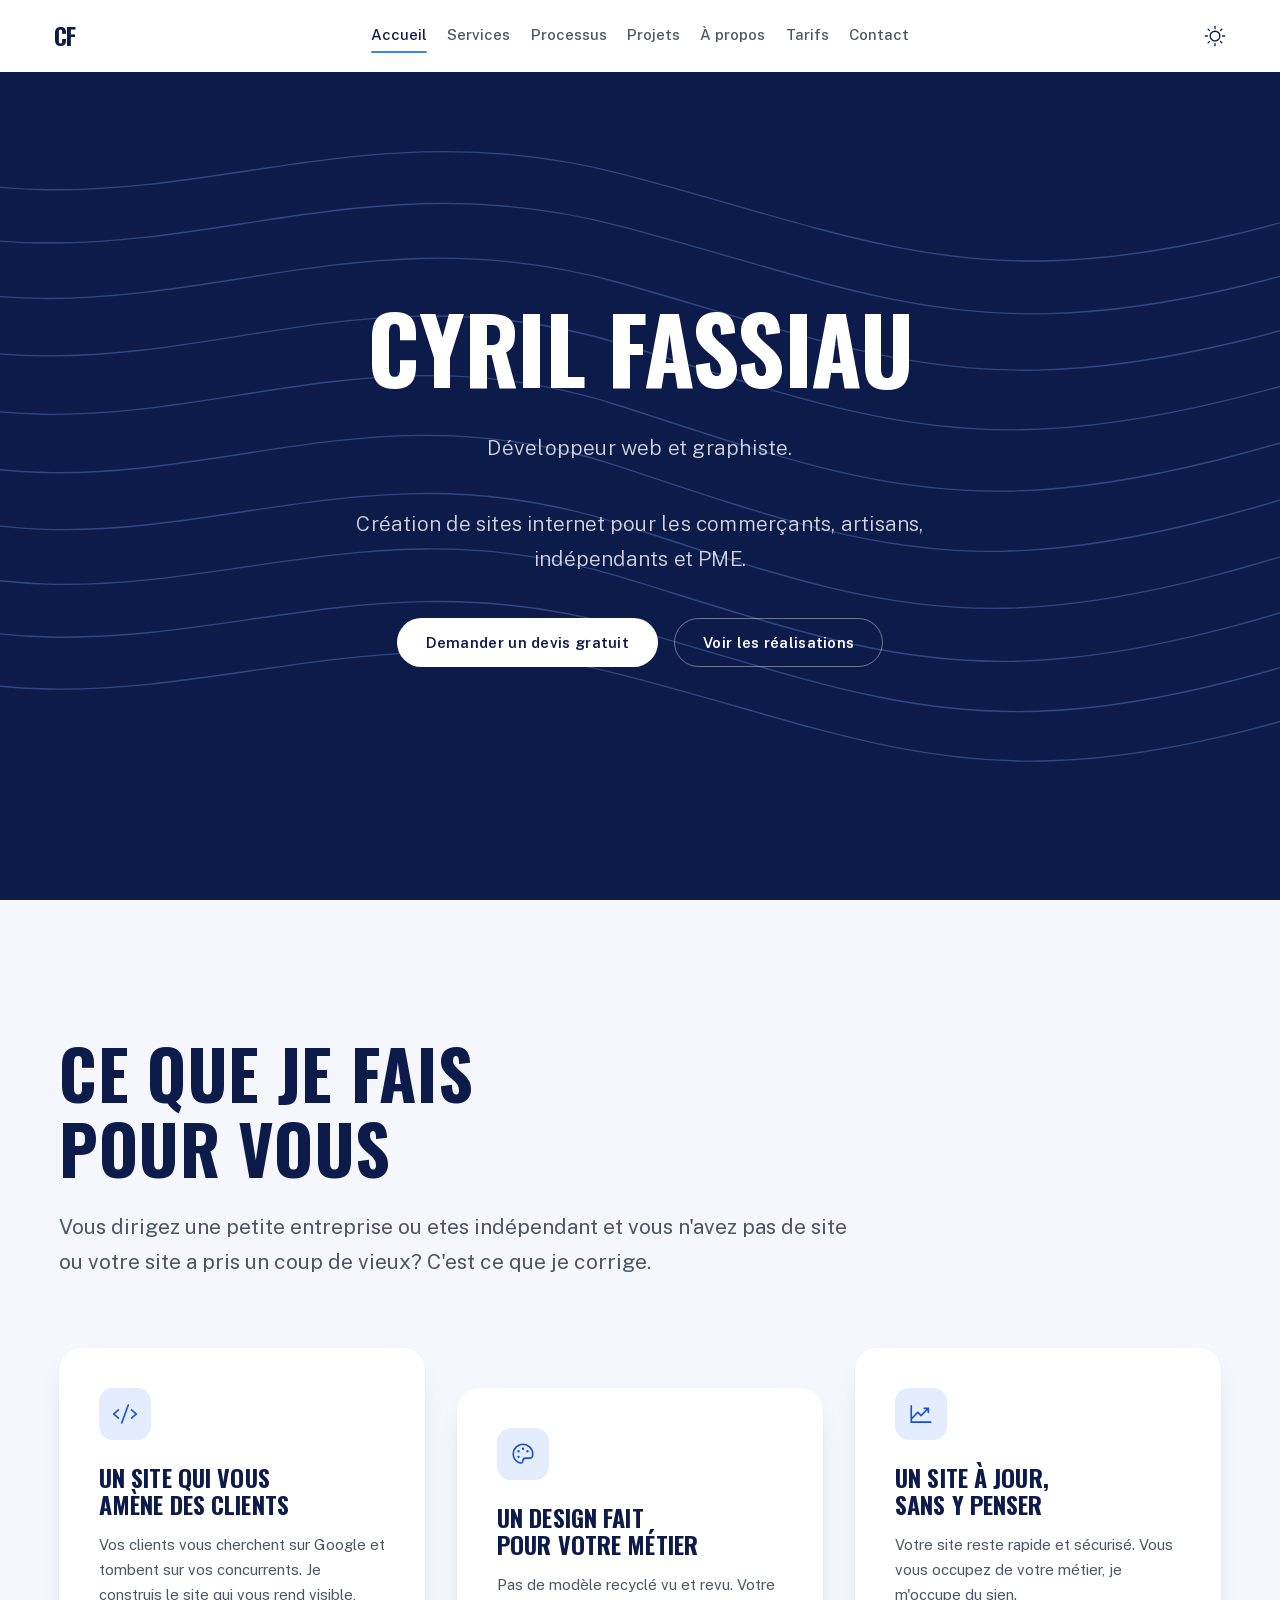
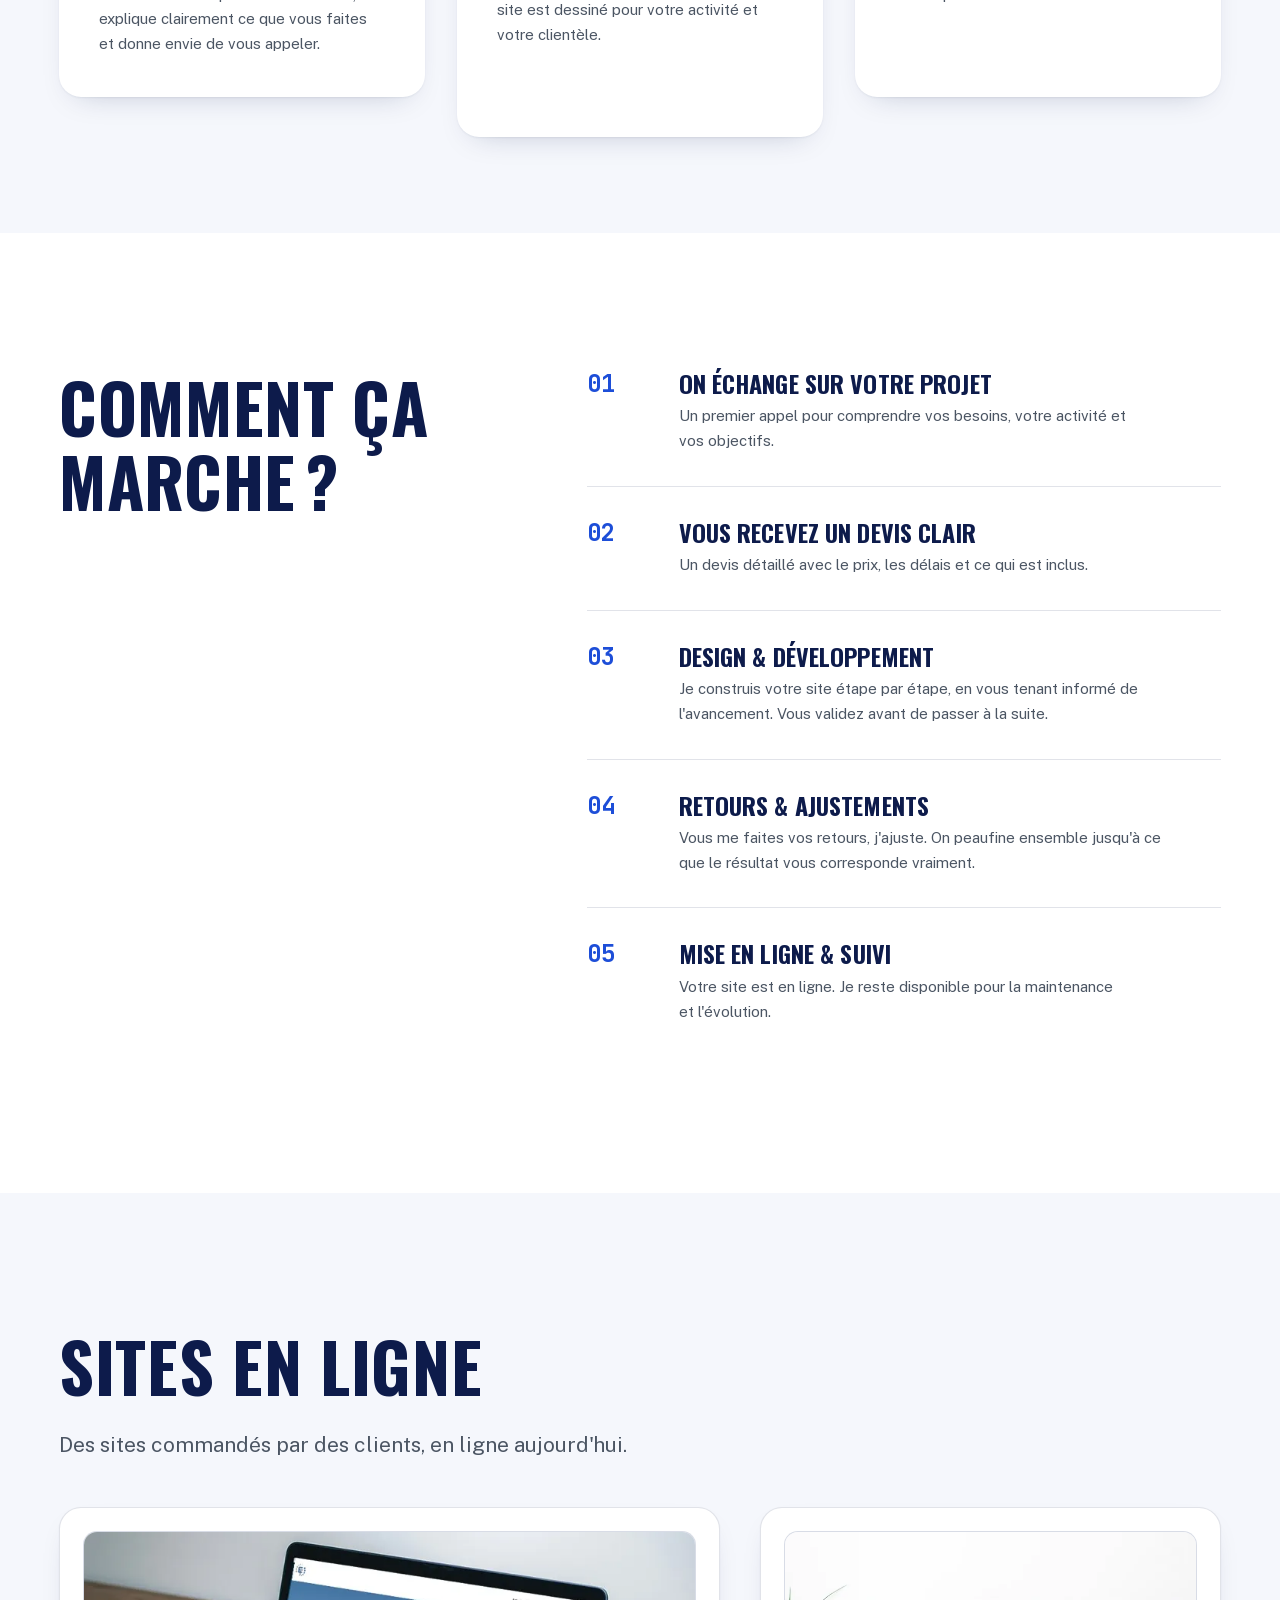
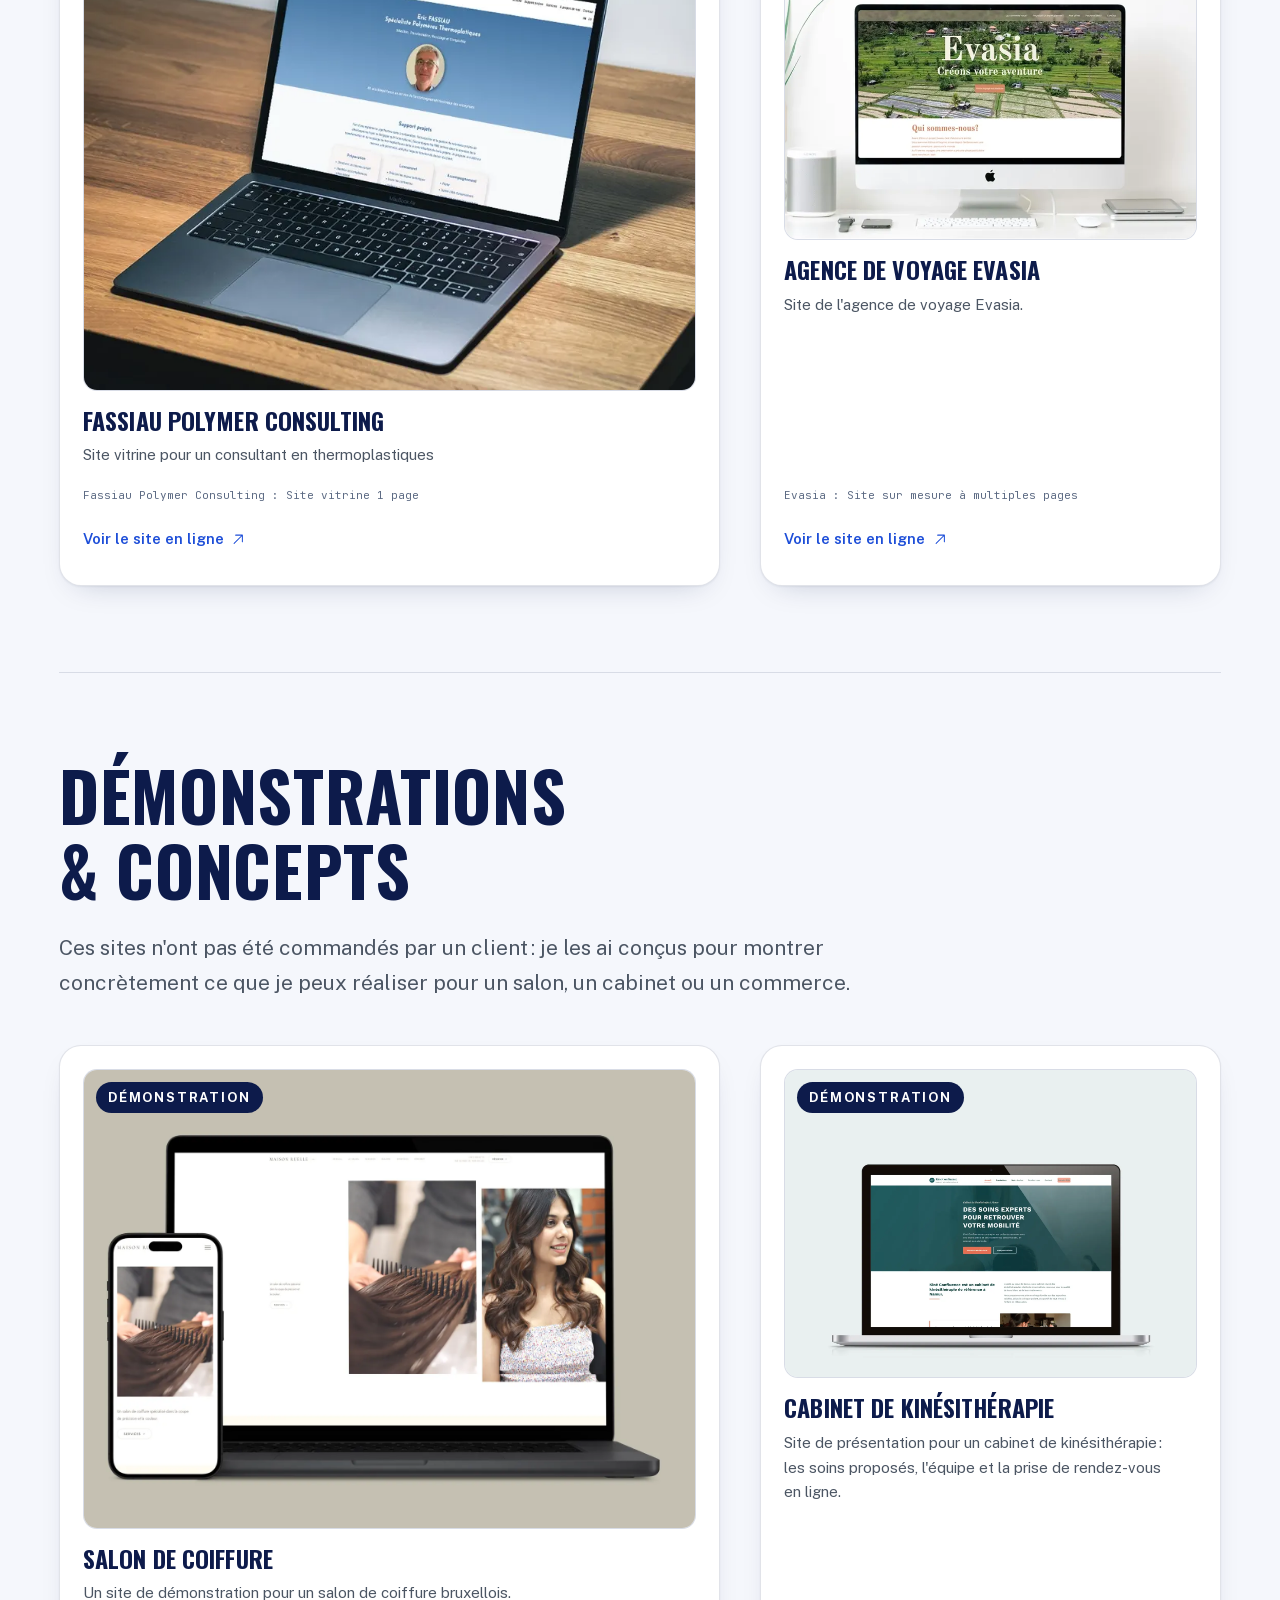
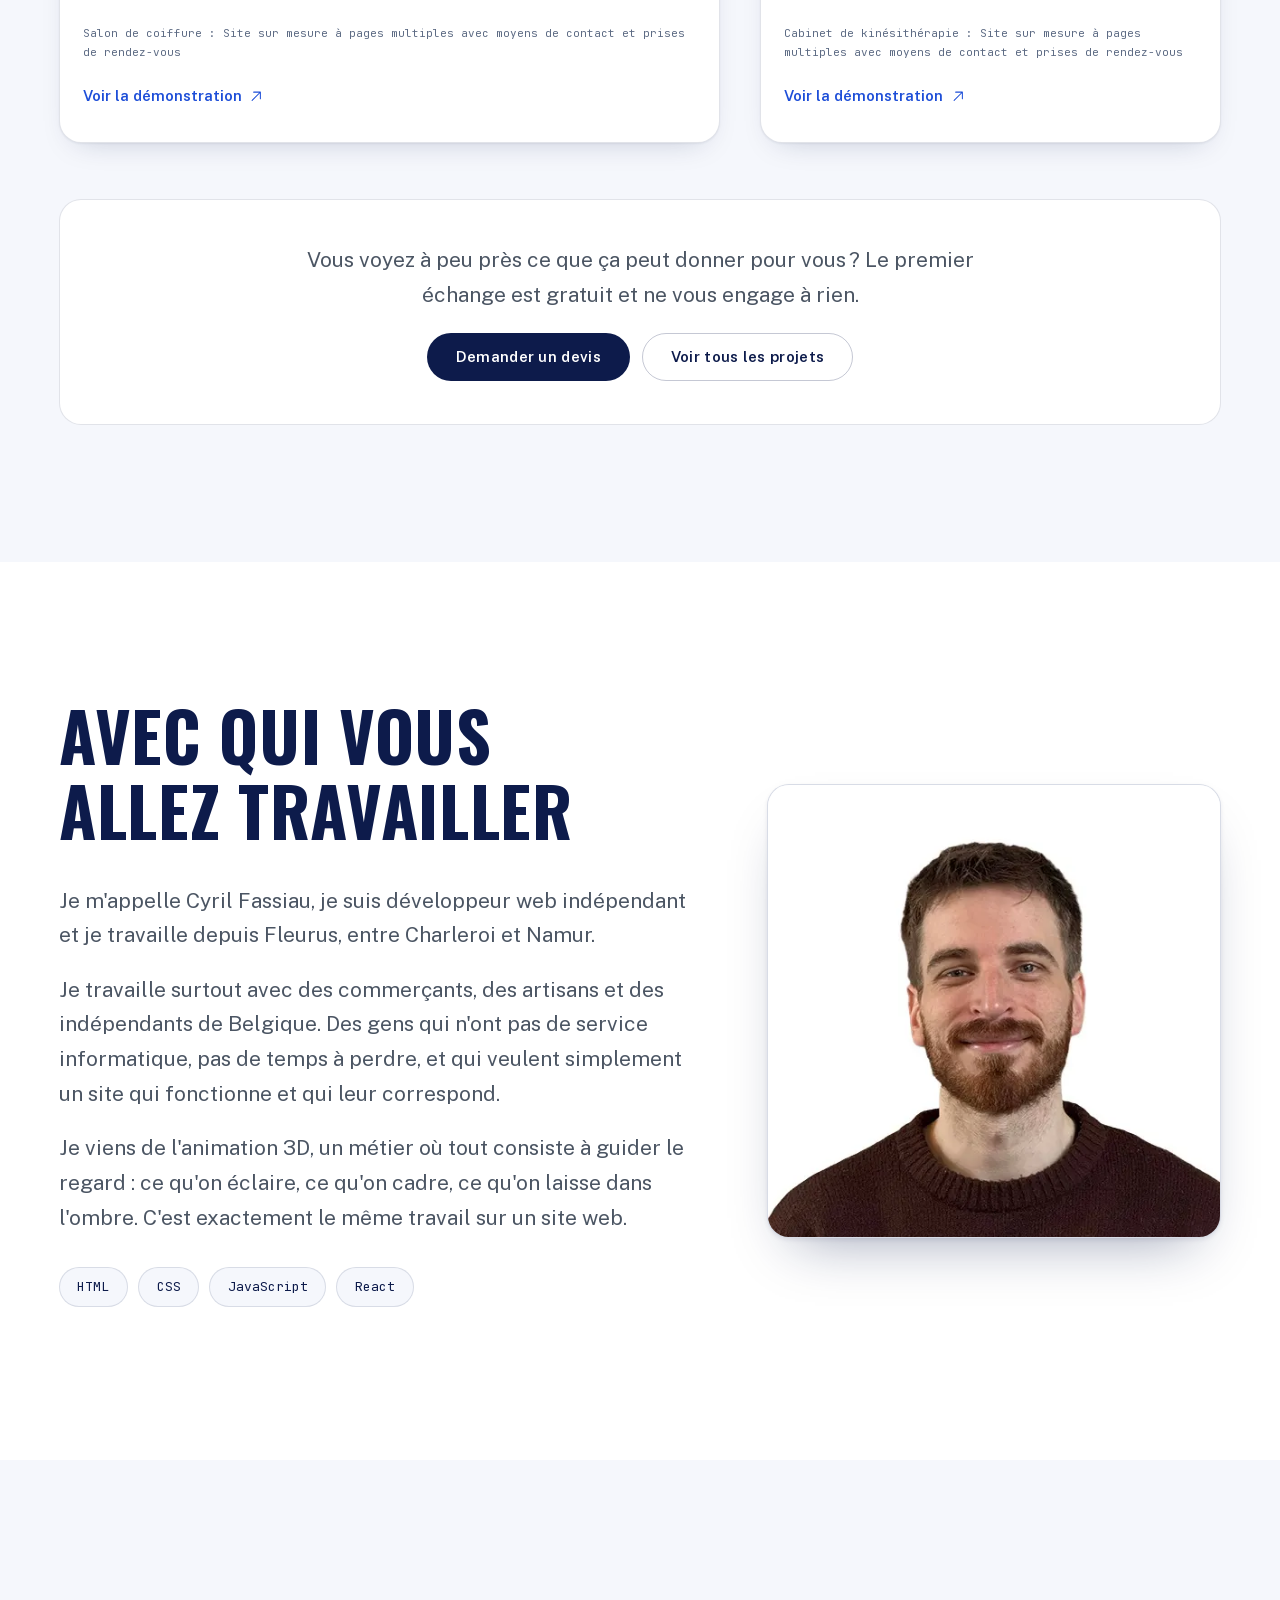
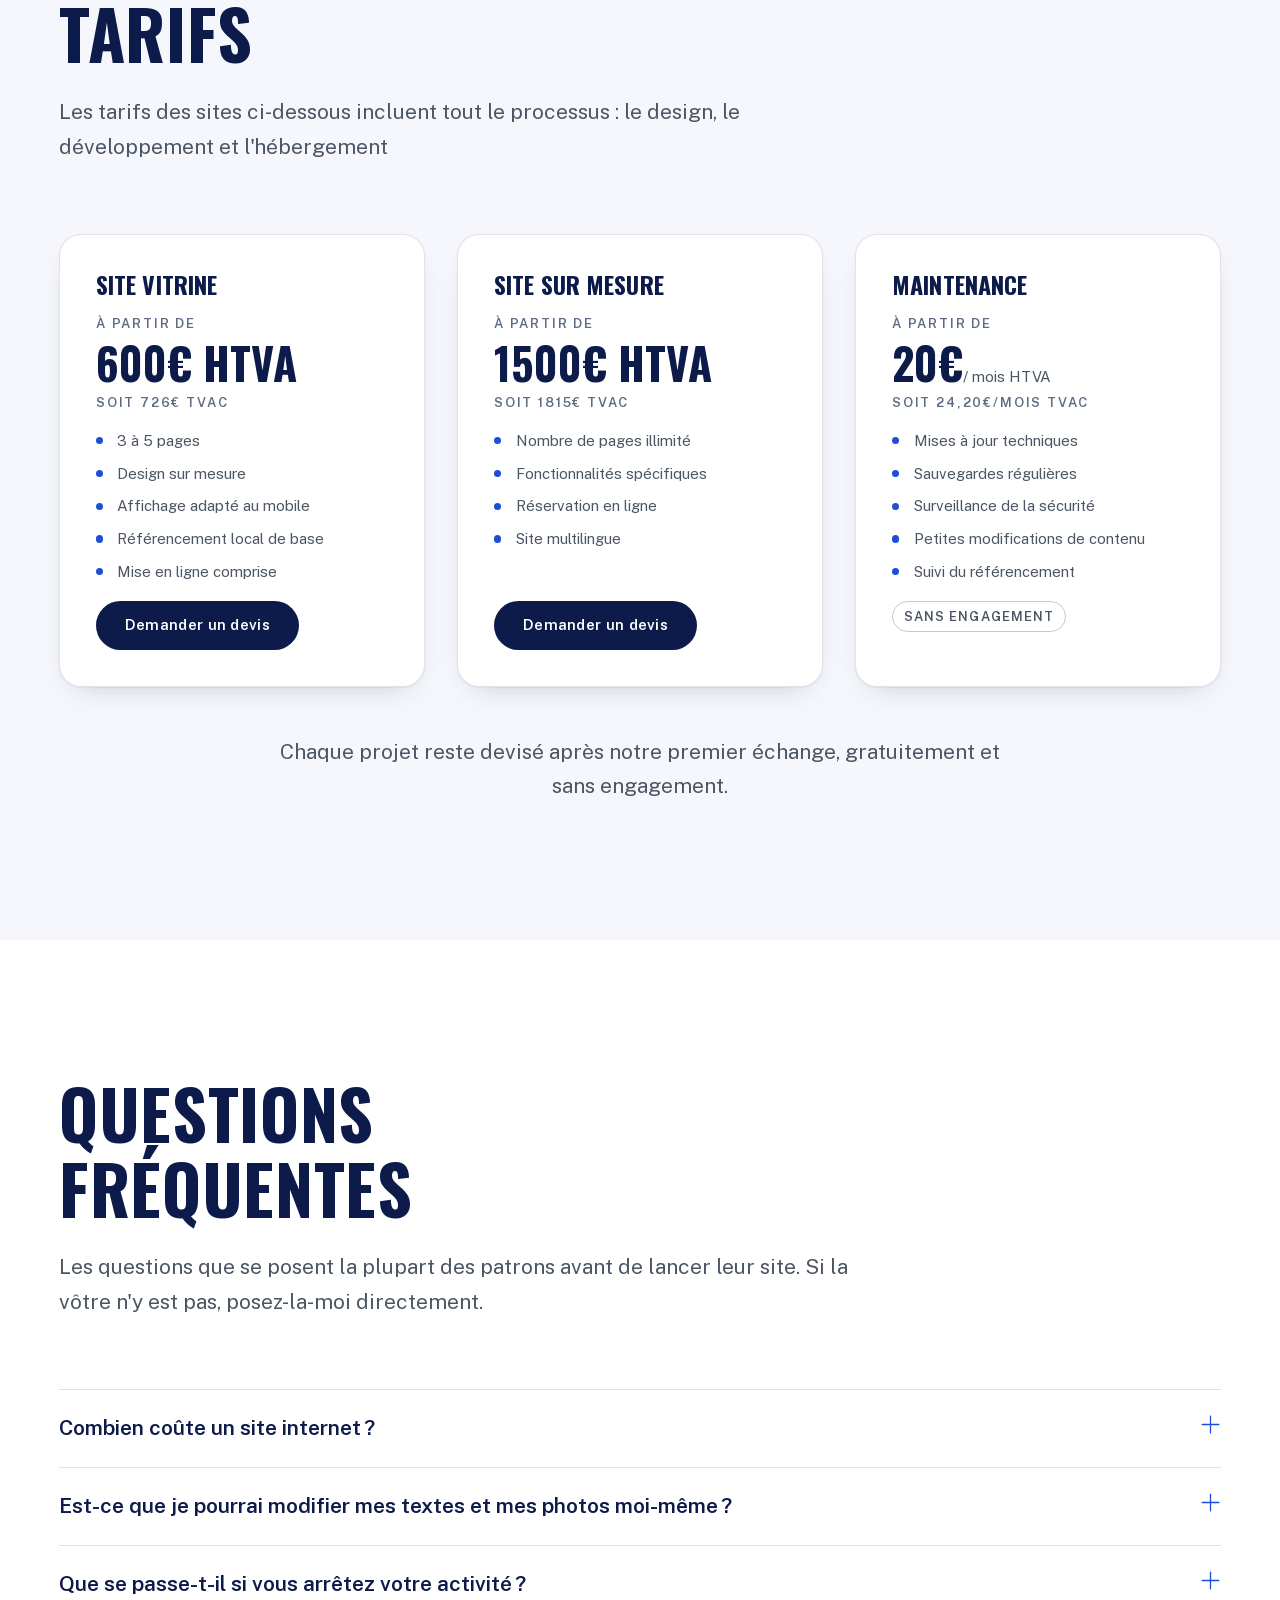
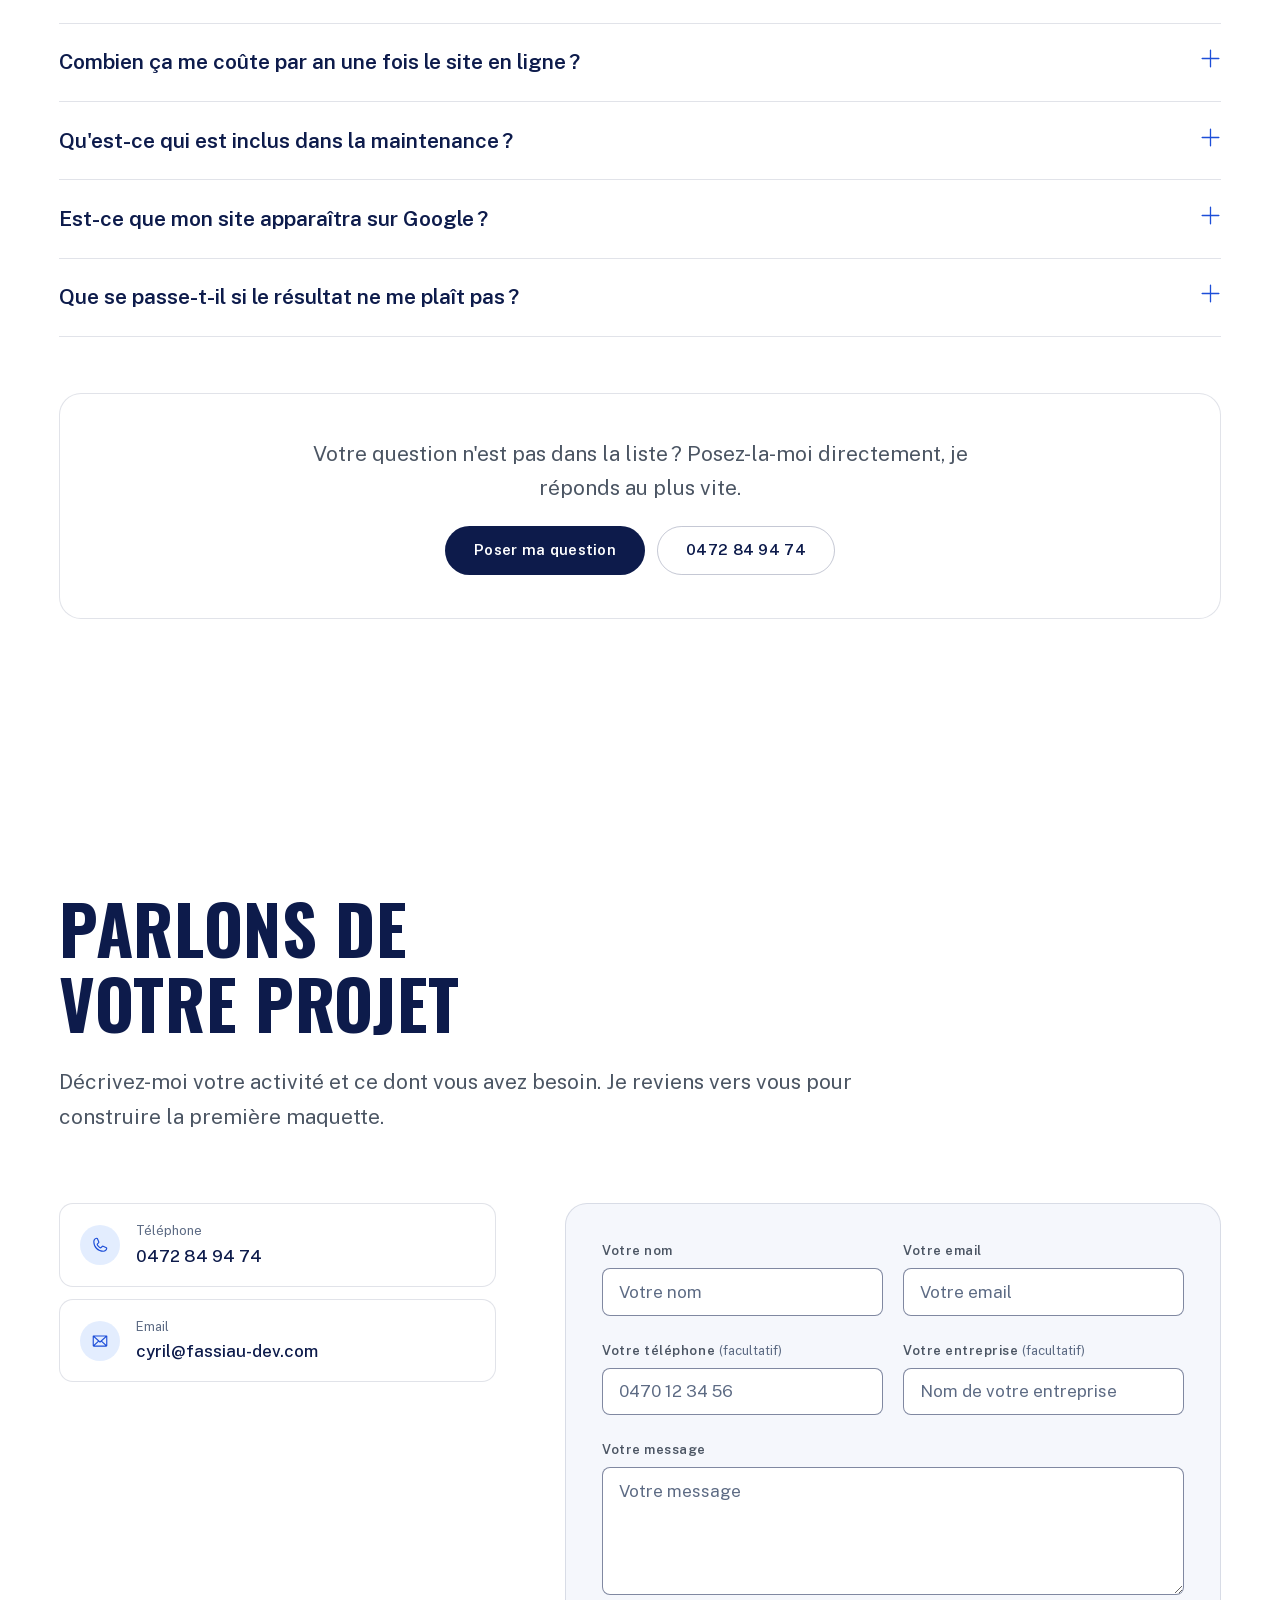
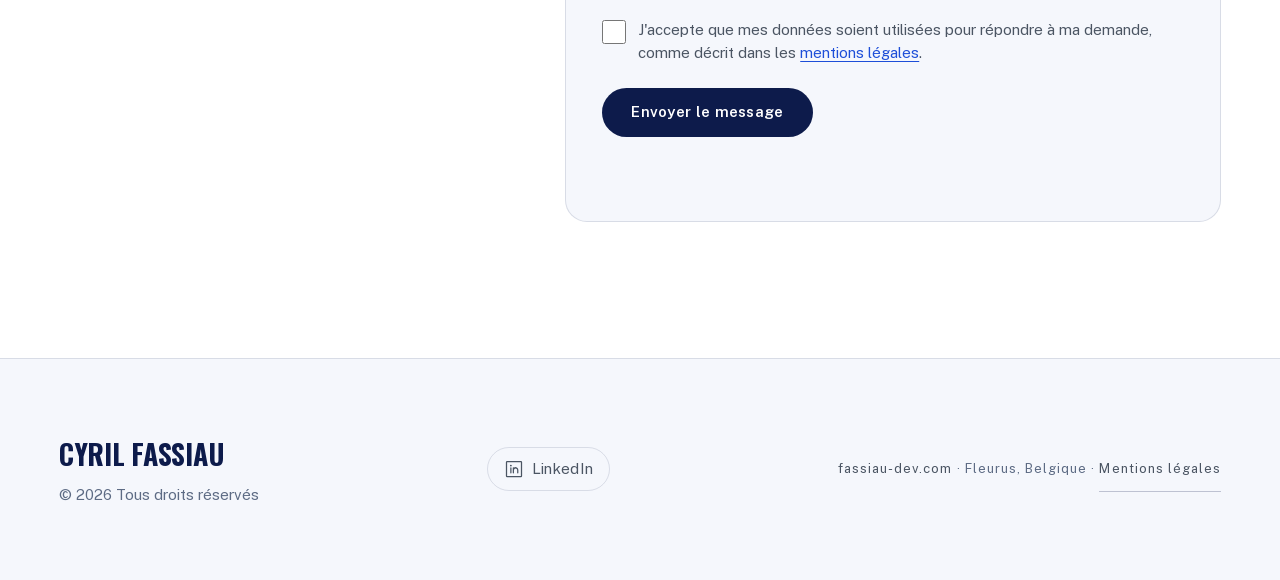
==== commit 07745234: "Changes in text" ====
--- a/index.html
+++ b/index.html
@@ -4,10 +4,34 @@
     <meta charset="UTF-8">
     <meta name="viewport" content="width=device-width, initial-scale=1.0">
 
-    <title>Cyril Fassiau | Développeur Web &amp; Designer</title>
+    <title>Création de site internet à Charleroi et en Wallonie | Cyril Fassiau</title>
+    <meta name="description" content="Développeur web freelance à Fleurus, près de Charleroi. Je crée le site internet des petites entreprises : design sur mesure, référencement Google et maintenance incluse. Devis gratuit.">
+
+    <link rel="canonical" href="https://fassiau-dev.com/">
+
+    <meta property="og:type" content="website">
+    <meta property="og:site_name" content="Cyril Fassiau">
+    <meta property="og:locale" content="fr_BE">
+    <meta property="og:url" content="https://fassiau-dev.com/">
+    <meta property="og:title" content="Création de site internet à Charleroi et en Wallonie | Cyril Fassiau">
+    <meta property="og:description" content="Développeur web freelance à Fleurus, près de Charleroi. Je crée le site internet des petites entreprises : design sur mesure, référencement Google et maintenance incluse. Devis gratuit.">
+    <meta property="og:image" content="https://fassiau-dev.com/images/og-fassiau-dev.png">
+    <meta property="og:image:width" content="1200">
+    <meta property="og:image:height" content="630">
+    <meta property="og:image:alt" content="Cyril Fassiau, création de sites internet pour les petites entreprises. Fleurus, Charleroi, Wallonie.">
+
+    <meta name="twitter:card" content="summary_large_image">
+    <meta name="twitter:title" content="Création de site internet à Charleroi et en Wallonie | Cyril Fassiau">
+    <meta name="twitter:description" content="Développeur web freelance à Fleurus, près de Charleroi. Je crée le site internet des petites entreprises : design sur mesure, référencement Google et maintenance incluse. Devis gratuit.">
+    <meta name="twitter:image" content="https://fassiau-dev.com/images/og-fassiau-dev.png">
+    <meta name="twitter:image:alt" content="Cyril Fassiau, création de sites internet pour les petites entreprises. Fleurus, Charleroi, Wallonie.">
+
+    <link rel="icon" href="/favicon-32.png" sizes="32x32" type="image/png">
+    <link rel="icon" href="/favicon.svg" type="image/svg+xml">
+    <link rel="apple-touch-icon" href="/apple-touch-icon.png">
 
     <link rel="preload" href="fonts/oswald-latin.woff2" as="font" type="font/woff2" crossorigin>
-    <link rel="preload" href="fonts/Karla-Regular.woff2" as="font" type="font/woff2" crossorigin>
+    <link rel="preload" href="fonts/public-sans-latin.woff2" as="font" type="font/woff2" crossorigin>
     <link rel="stylesheet" href="styles.css">
     <script defer src="https://cloud.umami.is/script.js" data-website-id="9b98b790-d2c1-4912-b7ab-37dafac56db7"></script>
     <script>
@@ -23,6 +47,119 @@
         })();
     </script>
 
+    <script type="application/ld+json">
+    {
+      "@context": "https://schema.org",
+      "@type": "ProfessionalService",
+      "@id": "https://fassiau-dev.com/#entreprise",
+      "name": "Cyril Fassiau — Développeur web",
+      "description": "Développeur web freelance à Fleurus, près de Charleroi. Création de sites internet pour les petites entreprises : design sur mesure, référencement local et maintenance.",
+      "url": "https://fassiau-dev.com/",
+      "image": "https://fassiau-dev.com/images/og-fassiau-dev.png",
+      "logo": "https://fassiau-dev.com/favicon-512.png",
+      "telephone": "+32472849474",
+      "email": "cyril@fassiau-dev.com",
+      "vatID": "BE1040.700.726",
+      "inLanguage": "fr-BE",
+      "founder": {
+        "@type": "Person",
+        "name": "Cyril Fassiau",
+        "jobTitle": "Développeur web freelance"
+      },
+      "address": {
+        "@type": "PostalAddress",
+        "postalCode": "6221",
+        "addressLocality": "Fleurus",
+        "addressRegion": "Hainaut",
+        "addressCountry": "BE"
+      },
+      "areaServed": [
+        { "@type": "City", "name": "Fleurus" },
+        { "@type": "City", "name": "Charleroi" },
+        { "@type": "AdministrativeArea", "name": "Hainaut" },
+        { "@type": "AdministrativeArea", "name": "Wallonie" }
+      ],
+      "knowsAbout": [
+        "Création de site internet",
+        "Web design",
+        "Référencement local",
+        "Maintenance de site web"
+      ],
+      "sameAs": [
+        "https://www.linkedin.com/in/cyril-fassiau-b1732b115/"
+      ]
+    }
+    </script>
+
+    <script type="application/ld+json">
+    {
+      "@context": "https://schema.org",
+      "@type": "FAQPage",
+      "@id": "https://fassiau-dev.com/#faq",
+      "mainEntity": [
+        {
+          "@type": "Question",
+          "name": "Combien coûte un site internet ?",
+          "acceptedAnswer": {
+            "@type": "Answer",
+            "text": "Un site vitrine démarre à [[PRIX 1]]. Un site avec des fonctionnalités particulières — réservation en ligne, plusieurs langues, espace client — démarre à [[PRIX 2]]. Le prix final dépend du nombre de pages et de ce que le site doit savoir faire. Vous recevez un devis détaillé après notre premier échange : c'est gratuit et cela ne vous engage à rien."
+          }
+        },
+        
+        {
+          "@type": "Question",
+          "name": "Est-ce que je pourrai modifier mes textes et mes photos moi-même ?",
+          "acceptedAnswer": {
+            "@type": "Answer",
+            "text": "Deux formules sont possibles, on en parle avant de commencer. Soit je m'occupe des modifications pour vous : vous m'envoyez le nouveau texte ou la nouvelle photo, je l'applique. C'est compris dans la formule de maintenance. Soit votre site est équipé d'une interface d'administration qui vous permet de modifier vos contenus vous-même, sans rien connaître à la technique. Cette option demande un peu plus de développement au départ et se chiffre dans le devis."
+          }
+        },
+        
+        {
+          "@type": "Question",
+          "name": "Que se passe-t-il si vous arrêtez votre activité ?",
+          "acceptedAnswer": {
+            "@type": "Answer",
+            "text": "Votre site continue de fonctionner sans moi. Il vous appartient et il est hébergé sur un compte à votre nom. Sur simple demande, et à tout moment, je vous remets l'intégralité des fichiers de votre site ainsi que les accès à l'hébergement et au nom de domaine. Je travaille avec des technologies standard, sans outil propriétaire : n'importe quel autre développeur peut reprendre le travail là où je l'ai laissé."
+          }
+        },
+        {
+          "@type": "Question",
+          "name": "Combien ça me coûte par an une fois le site en ligne ?",
+          "acceptedAnswer": {
+            "@type": "Answer",
+            "text": "Deux postes seulement, et vous les payez de toute façon quel que soit votre prestataire : le nom de domaine, environ [[COÛT DOMAINE PAR AN]] par an, et l'hébergement, [[COÛT HÉBERGEMENT PAR AN]]. La maintenance est facultative : [[PRIX 3]] par mois, sans engagement. Sans elle, votre site reste en ligne et continue de fonctionner ; simplement, il n'évolue plus et personne ne le surveille."
+          }
+        },
+        {
+          "@type": "Question",
+          "name": "Qu'est-ce qui est inclus dans la maintenance ?",
+          "acceptedAnswer": {
+            "@type": "Answer",
+            "text": "Les mises à jour techniques, les sauvegardes régulières, la surveillance de la sécurité et du certificat, les petites modifications de contenu — changer un texte, une photo, vos horaires — et le suivi de votre référencement. Concrètement : vous m'écrivez, je m'en occupe. [[À VALIDER : volume de petites modifications inclus par mois]]. La formule est sans engagement, vous l'arrêtez quand vous voulez."
+          }
+        },
+        {
+          "@type": "Question",
+          "name": "Est-ce que mon site apparaîtra sur Google ?",
+          "acceptedAnswer": {
+            "@type": "Answer",
+            "text": "Oui, votre site sera indexé par Google, et je m'occupe de tout ce qui le rend trouvable : structure technique propre, titre et description rédigés pour chaque page, temps d'affichage rapide, et les informations qui comptent pour les recherches locales du type « coiffeur Charleroi ». En revanche, personne ne peut vous garantir la première position sur une recherche donnée — méfiez-vous de ceux qui le promettent. Cela dépend de votre secteur, de la concurrence dans votre région et du temps. Ce que je garantis, c'est un site correctement construit pour être trouvé."
+          }
+        },
+        
+        {
+          "@type": "Question",
+          "name": "Que se passe-t-il si le résultat ne me plaît pas ?",
+          "acceptedAnswer": {
+            "@type": "Answer",
+            "text": "La méthode est faite pour que cela n'arrive pas. Vous validez la maquette avant que je développe quoi que ce soit, puis vous validez chaque étape avant que je passe à la suivante. Rien n'est construit sur une direction que vous n'avez pas approuvée. Le devis inclut [[À VALIDER : nombre de séries de retours comprises]]. Si la première maquette ne vous convient pas du tout, on repart sur une autre proposition."
+          }
+        }
+      ]
+    }
+    </script>
+
     <script src="script.js" defer></script>
 </head>
 <body>
@@ -33,7 +170,6 @@
         <symbol id="i-code" viewBox="0 0 256 256"><path d="M69.12,94.15,28.5,128l40.62,33.85a8,8,0,1,1-10.24,12.29l-48-40a8,8,0,0,1,0-12.29l48-40a8,8,0,0,1,10.24,12.3Zm176,27.7-48-40a8,8,0,1,0-10.24,12.3L227.5,128l-40.62,33.85a8,8,0,1,0,10.24,12.29l48-40a8,8,0,0,0,0-12.29ZM162.73,32.48a8,8,0,0,0-10.25,4.79l-64,176a8,8,0,0,0,4.79,10.26A8.14,8.14,0,0,0,96,224a8,8,0,0,0,7.52-5.27l64-176A8,8,0,0,0,162.73,32.48Z"/></symbol>
         <symbol id="i-palette" viewBox="0 0 256 256"><path d="M200.77,53.89A103.27,103.27,0,0,0,128,24h-1.07A104,104,0,0,0,24,128c0,43,26.58,79.06,69.36,94.17A32,32,0,0,0,136,192a16,16,0,0,1,16-16h46.21a31.81,31.81,0,0,0,31.2-24.88,104.43,104.43,0,0,0,2.59-24A103.28,103.28,0,0,0,200.77,53.89Zm13,93.71A15.89,15.89,0,0,1,198.21,160H152a32,32,0,0,0-32,32,16,16,0,0,1-21.31,15.07C62.49,194.3,40,164,40,128a88,88,0,0,1,87.09-88h.9a88.35,88.35,0,0,1,88,87.25A88.86,88.86,0,0,1,213.81,147.6ZM140,76a12,12,0,1,1-12-12A12,12,0,0,1,140,76ZM96,100A12,12,0,1,1,84,88,12,12,0,0,1,96,100Zm0,56a12,12,0,1,1-12-12A12,12,0,0,1,96,156Zm88-56a12,12,0,1,1-12-12A12,12,0,0,1,184,100Z"/></symbol>
         <symbol id="i-chart-line-up" viewBox="0 0 256 256"><path d="M232,208a8,8,0,0,1-8,8H32a8,8,0,0,1-8-8V48a8,8,0,0,1,16,0V156.69l50.34-50.35a8,8,0,0,1,11.32,0L128,132.69,180.69,80H160a8,8,0,0,1,0-16h40a8,8,0,0,1,8,8v40a8,8,0,0,1-16,0V91.31l-58.34,58.35a8,8,0,0,1-11.32,0L96,123.31l-56,56V200H224A8,8,0,0,1,232,208Z"/></symbol>
-        <symbol id="i-receipt" viewBox="0 0 256 256"><path d="M72,104a8,8,0,0,1,8-8h96a8,8,0,0,1,0,16H80A8,8,0,0,1,72,104Zm8,40h96a8,8,0,0,0,0-16H80a8,8,0,0,0,0,16ZM232,56V208a8,8,0,0,1-11.58,7.15L192,200.94l-28.42,14.21a8,8,0,0,1-7.16,0L128,200.94,99.58,215.15a8,8,0,0,1-7.16,0L64,200.94,35.58,215.15A8,8,0,0,1,24,208V56A16,16,0,0,1,40,40H216A16,16,0,0,1,232,56Zm-16,0H40V195.06l20.42-10.22a8,8,0,0,1,7.16,0L96,199.06l28.42-14.22a8,8,0,0,1,7.16,0L160,199.06l28.42-14.22a8,8,0,0,1,7.16,0L216,195.06Z"/></symbol>
         <symbol id="i-phone" viewBox="0 0 256 256"><path d="M222.37,158.46l-47.11-21.11-.13-.06a16,16,0,0,0-15.17,1.4,8.12,8.12,0,0,0-.75.56L134.87,160c-15.42-7.49-31.34-23.29-38.83-38.51l20.78-24.71c.2-.25.39-.5.57-.77a16,16,0,0,0,1.32-15.06l0-.12L97.54,33.64a16,16,0,0,0-16.62-9.52A56.26,56.26,0,0,0,32,80c0,79.4,64.6,144,144,144a56.26,56.26,0,0,0,55.88-48.92A16,16,0,0,0,222.37,158.46ZM176,208A128.14,128.14,0,0,1,48,80,40.2,40.2,0,0,1,82.87,40a.61.61,0,0,0,0,.12l21,47L83.2,111.86a6.13,6.13,0,0,0-.57.77,16,16,0,0,0-1,15.7c9.06,18.53,27.73,37.06,46.46,46.11a16,16,0,0,0,15.75-1.14,8.44,8.44,0,0,0,.74-.56L168.89,152l47,21.05h0s.08,0,.11,0A40.21,40.21,0,0,1,176,208Z"/></symbol>
         <symbol id="i-envelope" viewBox="0 0 256 256"><path d="M224,48H32a8,8,0,0,0-8,8V192a16,16,0,0,0,16,16H216a16,16,0,0,0,16-16V56A8,8,0,0,0,224,48Zm-96,85.15L52.57,64H203.43ZM98.71,128,40,181.81V74.19Zm11.84,10.85,12,11.05a8,8,0,0,0,10.82,0l12-11.05,58,53.15H52.57ZM157.29,128,216,74.18V181.82Z"/></symbol>
         <symbol id="i-list" viewBox="0 0 256 256"><path d="M224,128a8,8,0,0,1-8,8H40a8,8,0,0,1,0-16H216A8,8,0,0,1,224,128ZM40,72H216a8,8,0,0,0,0-16H40a8,8,0,0,0,0,16ZM216,184H40a8,8,0,0,0,0,16H216a8,8,0,0,0,0-16Z"/></symbol>
@@ -95,11 +231,12 @@
             </div>
 
             <div class="hero-content">
-                <h1 class="hero-heading">Cyril<br>Fassiau</h1>
-                <p class="hero-tagline">Développeur web &amp; web designer</p>
+                <h1 class="hero-heading">Cyril Fassiau</h1>
+                <p class="hero-tagline">Développeur web et graphiste.</p>
+                <p class="hero-tagline">Création de sites internet pour les commerçants, artisans, indépendants et PME.</p>
                 <div class="hero-buttons">
-                    <a href="#projects" class="btn btn--solid">Voir mes projets</a>
-                    <a href="#contact" class="btn btn--ghost">Demander un devis</a>
+                    <a href="#contact" class="btn btn--solid">Demander un devis gratuit</a>
+                    <a href="#projects" class="btn btn--ghost">Voir les réalisations</a>
                 </div>
                 
                
@@ -109,7 +246,8 @@
         <section id="services" class="section section--sunken">
             <div class="shell">
                 <div class="section-head reveal">
-                    <h2 class="section-title">Mes Services</h2>
+                    <h2 class="section-title">Ce que je fais pour vous</h2>
+                    <p class="section-intro">Vous dirigez une petite entreprise ou etes indépendant et vous n'avez pas de site ou votre site a pris un coup de vieux? C'est ce que je corrige.</p>
                 </div>
 
                 <div class="services-grid">
@@ -117,8 +255,8 @@
                         <div class="service-icon" aria-hidden="true">
                             <svg class="icon"><use href="#i-code"></use></svg>
                         </div>
-                        <h3 class="service-heading">Création de sites web</h3>
-                        <p class="service-text">Je crée votre site internet sur mesure, de a à z</p>
+                        <h3 class="service-heading">Un site qui vous amène des clients</h3>
+                        <p class="service-text">Vos clients vous cherchent sur Google et tombent sur vos concurrents. Je construis le site qui vous rend visible, explique clairement ce que vous faites et donne envie de vous appeler.</p>
                       
                     </article>
 
@@ -126,8 +264,8 @@
                         <div class="service-icon" aria-hidden="true">
                             <svg class="icon"><use href="#i-palette"></use></svg>
                         </div>
-                        <h3 class="service-heading">Design</h3>
-                        <p class="service-text">En plus de le développer, je design les sites internet</p>
+                        <h3 class="service-heading">Un design fait pour votre métier</h3>
+                        <p class="service-text">Pas de modèle recyclé vu et revu. Votre site est dessiné pour votre activité et votre clientèle.</p>
                         
                     </article>
 
@@ -135,8 +273,8 @@
                         <div class="service-icon" aria-hidden="true">
                             <svg class="icon"><use href="#i-chart-line-up"></use></svg>
                         </div>
-                        <h3 class="service-heading">Maintenance &amp; SEO</h3>
-                        <p class="service-text">Une fois le site en ligne, je m'occupe des mises à jour et de la maintenance de celui-ci</p>
+                        <h3 class="service-heading">Un site à jour, sans y penser</h3>
+                        <p class="service-text">Votre site reste rapide et sécurisé. Vous vous occupez de votre métier, je m'occupe du sien.</p>
                       
                     </article>
                 </div>
@@ -148,7 +286,7 @@
                 <div class="process-layout">
                     <div class="process-aside">
                         <div class="section-head reveal">
-                            <h2 class="section-title">Comment ça marche?</h2>
+                            <h2 class="section-title">Comment ça marche&#8239;?</h2>
                         </div>
                     </div>
 
@@ -165,6 +303,7 @@
                             <div>
                                 <h3 class="process-heading">Vous recevez un devis clair</h3>
                                 <p class="process-text">Un devis détaillé avec le prix, les délais et ce qui est inclus.</p>
+                           
                             </div>
                         </li>
                         <li class="process-step reveal">
@@ -172,6 +311,7 @@
                             <div>
                                 <h3 class="process-heading">Design &amp; développement</h3>
                                 <p class="process-text">Je construis votre site étape par étape, en vous tenant informé de l'avancement. Vous validez avant de passer à la suite.</p>
+                         
                             </div>
                         </li>
                         <li class="process-step reveal">
@@ -186,6 +326,7 @@
                             <div>
                                 <h3 class="process-heading">Mise en ligne &amp; suivi</h3>
                                 <p class="process-text">Votre site est en ligne. Je reste disponible pour la maintenance et l'évolution.</p>
+                              
                             </div>
                         </li>
                     </ol>
@@ -195,88 +336,138 @@
 
         <section id="projects" class="section section--sunken">
             <div class="shell">
-                <div class="section-head reveal">
-                    <h2 class="section-title">Mes Projets</h2>
-                </div>
-
-                <div class="projects-grid">
-                    <article class="project-card reveal">
-                        <div class="project-image-wrapper">
-                            <img class="project-image" src="images/fassiau-polymer.jpg" width="800" height="600" loading="lazy" decoding="async" alt="Le site Fassiau Polymer Consulting affiché sur un ordinateur portable posé sur un bureau en bois">
-                        </div>
-                        <div class="project-body">
-                            
-                            <h3 class="project-heading">Fassiau Polymer Consulting</h3>
-                            <p class="project-text">Site vitrine pour un consultant en thermoplastiques</p>
-                            <ul class="project-stack">
-                                <li class="stack-badge">HTML</li>
-                                <li class="stack-badge">CSS</li>
-                                <li class="stack-badge">JS</li>
-                            </ul>
-                            <a href="https://www.fassiaupolymerconsulting.com/" class="project-link" target="_blank" rel="noopener">
-                                Voir le projet
+
+                <div class="projects-block">
+                    <div class="section-head reveal">
+                        <h2 class="section-title">Sites en ligne</h2>
+                        <p class="section-intro">Des sites commandés par des clients, en ligne aujourd'hui.</p>
+                    </div>
+
+                    <div class="projects-grid">
+                        <article class="project-card reveal">
+                            <div class="project-image-wrapper">
+                                <picture>
+                                    <source srcset="images/site-fassiau-polymer-consulting.webp" type="image/webp">
+                                    <img class="project-image" src="images/site-fassiau-polymer-consulting.jpg" width="800" height="600" loading="lazy" decoding="async" alt="Le site Fassiau Polymer Consulting affiché sur un ordinateur portable posé sur un bureau en bois">
+                                </picture>
+                            </div>
+                            <div class="project-body">
+                                <h3 class="project-heading">Fassiau Polymer Consulting</h3>
+                                <p class="project-text">Site vitrine pour un consultant en thermoplastiques</p>
+                                <p class="project-benefits">Fassiau Polymer Consulting : Site vitrine 1 page</p>
+                                <a href="https://www.fassiaupolymerconsulting.com/" class="project-link" target="_blank" rel="noopener">
+                                    Voir le site en ligne
+                                    <svg class="icon" aria-hidden="true"><use href="#i-arrow-up-right"></use></svg>
+                                </a>
+                            </div>
+                        </article>
+
+                        <article class="project-card reveal" style="--reveal-delay: 90ms">
+                            <div class="project-image-wrapper">
+                                <picture>
+                                    <source srcset="images/site-agence-voyage-evasia.webp" type="image/webp">
+                                    <img class="project-image" src="images/site-agence-voyage-evasia.jpg" width="800" height="600" loading="lazy" decoding="async" alt="La page d'accueil du site Evasia affichée sur un iMac, avec une photo de rizières en arrière-plan">
+                                </picture>
+                            </div>
+                            <div class="project-body">
+                                <h3 class="project-heading">Agence de voyage Evasia</h3>
+                                <p class="project-text">Site de l'agence de voyage Evasia.</p>
+                                <p class="project-benefits">Evasia : Site sur mesure à multiples pages</p>
+                                <a href="https://evasia.fassiau-dev.com/" class="project-link" target="_blank" rel="noopener">
+                                    Voir le site en ligne
+                                    <svg class="icon" aria-hidden="true"><use href="#i-arrow-up-right"></use></svg>
+                                </a>
+                            </div>
+                        </article>
+                    </div>
+<!-- 
+                    <figure class="testimonial reveal">
+                        <blockquote class="testimonial-quote">
+                            <p>«&#8239;[[TÉMOIGNAGE 1 : citation du client, 2 à 3 phrases, avec ses mots à lui]]&#8239;»</p>
+                        </blockquote>
+                        <figcaption class="testimonial-author">
+                            <span class="testimonial-name">[[TÉMOIGNAGE 1 : prénom et nom]]</span>
+                            <span class="testimonial-role">[[TÉMOIGNAGE 1 : fonction]] · [[TÉMOIGNAGE 1 : entreprise]]</span>
+                         
+                            <a class="testimonial-link" href="[[TÉMOIGNAGE 1 : URL du site du client]]" target="_blank" rel="noopener">
+                                Voir son site
                                 <svg class="icon" aria-hidden="true"><use href="#i-arrow-up-right"></use></svg>
                             </a>
-                        </div>
-                    </article>
-
-                    <article class="project-card reveal" style="--reveal-delay: 90ms">
-                        <div class="project-image-wrapper">
-                            <img class="project-image" src="images/evasia.jpg" width="800" height="600" loading="lazy" decoding="async" alt="La page d'accueil du site Evasia affichée sur un iMac, avec une photo de rizières en arrière-plan">
-                        </div>
-                        <div class="project-body">
-                            
-                            <h3 class="project-heading">Agence de voyage Evasia</h3>
-                            <p class="project-text">Site de l'agence de voyage Evasia (en cours de construction)</p>
-                            <ul class="project-stack">
-                                <li class="stack-badge">HTML</li>
-                                <li class="stack-badge">CSS</li>
-                                <li class="stack-badge">JS</li>
-                                <li class="stack-badge">React</li>
-                            </ul>
-                            <a href="https://evasiatravel.netlify.app/" class="project-link" target="_blank" rel="noopener">
-                                Voir le projet
-                                <svg class="icon" aria-hidden="true"><use href="#i-arrow-up-right"></use></svg>
-                            </a>
-                        </div>
-                    </article>
-
-                    <article class="project-card reveal">
-                        <div class="project-image-wrapper">
-                            <img class="project-image" src="images/coiffeur 2.png" width="800" height="600" loading="lazy" decoding="async" alt="La page d'accueil d'un SaaS de facturation affichée sur un ordinateur portable">
-                        </div>
-                        <div class="project-body">
-                            
-                            <h3 class="project-heading">Exemple de salon de coiffure</h3>
-                            <p class="project-text">Un exemple de site pour un salon de coiffure bruxellois.</p>
-                            <ul class="project-stack">
-                                <li class="stack-badge">HTML</li>
-                                <li class="stack-badge">CSS</li>
-                               
-                            </ul>
-                            <a href="https://maison-ruelle.netlify.app/" class="project-link" target="_blank" rel="noopener">
-                                Voir le projet
-                                <svg class="icon" aria-hidden="true"><use href="#i-arrow-up-right"></use></svg>
-                            </a>
-                        </div>
-                    </article>
-                </div>
-            </div>
-             <div class="projects-actions" style="margin-top:2rem; text-align:center;">
-                    <a href="projects.html" class="btn btn--ghost">Voir tous mes projets</a>
-                </div>
+                        </figcaption>
+                    </figure> -->
+                </div>
+
+                <div class="projects-block">
+                    <div class="section-head reveal">
+                        <h2 class="section-title">Démonstrations &amp; concepts</h2>
+                        <p class="section-intro">Ces sites n'ont pas été commandés par un client&#8239;: je les ai conçus pour montrer concrètement ce que je peux réaliser pour un salon, un cabinet ou un commerce.</p>
+                    </div>
+
+                    <div class="projects-grid">
+                        <article class="project-card reveal">
+                            <div class="project-image-wrapper">
+                                <span class="project-badge">Démonstration</span>
+                                <picture>
+                                    <source srcset="images/site-salon-coiffure-bruxelles.webp" type="image/webp">
+                                    <img class="project-image" src="images/site-salon-coiffure-bruxelles.jpg" width="1600" height="1112" loading="lazy" decoding="async" alt="Page d'accueil du site de démonstration pour un salon de coiffure bruxellois">
+                                </picture>
+                            </div>
+                            <div class="project-body">
+                                <h3 class="project-heading">Salon de coiffure</h3>
+                                <p class="project-text">Un site de démonstration pour un salon de coiffure bruxellois.</p>
+                                <p class="project-benefits">Salon de coiffure : Site sur mesure à pages multiples avec moyens de contact et prises de rendez-vous</p>
+                                <a href="https://maison-ruelle.fassiau-dev.com/" class="project-link" target="_blank" rel="noopener">
+                                    Voir la démonstration
+                                    <svg class="icon" aria-hidden="true"><use href="#i-arrow-up-right"></use></svg>
+                                </a>
+                            </div>
+                        </article>
+
+                        <article class="project-card reveal" style="--reveal-delay: 90ms">
+                            <div class="project-image-wrapper">
+                                <span class="project-badge">Démonstration</span>
+                                <picture>
+                                    <source srcset="images/site-cabinet-kinesitherapie.webp" type="image/webp">
+                                    <img class="project-image" src="images/site-cabinet-kinesitherapie.jpg" width="1600" height="1600" loading="lazy" decoding="async" alt="Page d'accueil du site de démonstration d'un cabinet de kinésithérapie, avec présentation de l'équipe et réservation en ligne">
+                                </picture>
+                            </div>
+                            <div class="project-body">
+                                <h3 class="project-heading">Cabinet de kinésithérapie</h3>
+                                <p class="project-text">Site de présentation pour un cabinet de kinésithérapie&#8239;: les soins proposés, l'équipe et la prise de rendez-vous en ligne.</p>
+                                <p class="project-benefits">Cabinet de kinésithérapie : Site sur mesure à pages multiples avec moyens de contact et prises de rendez-vous</p>
+                                <a href="http://kine.confluence.fassiau-dev.com/" class="project-link" target="_blank" rel="noopener">
+                                    Voir la démonstration
+                                    <svg class="icon" aria-hidden="true"><use href="#i-arrow-up-right"></use></svg>
+                                </a>
+                            </div>
+                        </article>
+                    </div>
+                </div>
+
+                <div class="cta-band reveal">
+                    <p class="cta-band-text">Vous voyez à peu près ce que ça peut donner pour vous&#8239;? Le premier échange est gratuit et ne vous engage à rien.</p>
+                    <div class="cta-band-actions">
+                        <a href="#contact" class="btn btn--solid">Demander un devis</a>
+                        <a href="projects.html" class="btn btn--ghost">Voir tous les projets</a>
+                    </div>
+                </div>
+            </div>
         </section>
 
         <section id="about" class="section">
             <div class="shell">
                 <div class="about-layout">
                     <div class="about-content reveal">
-                        <h2 class="section-title about-title">À propos de moi</h2>
+                        <h2 class="section-title about-title">Avec qui vous allez travailler</h2>
                         <p class="about-text">
-                            Développeur web freelance basé en Belgique spécialisé dans la création de sites internet sur mesure, aussi bien le design que le code.
+                            Je m'appelle Cyril Fassiau, je suis développeur web indépendant et je travaille depuis Fleurus, entre Charleroi et Namur.
                         </p>
+                        <p class="about-text">
+                            Je travaille surtout avec des commerçants, des artisans et des indépendants de Belgique. Des gens qui n'ont pas de service informatique, pas de temps à perdre, et qui veulent simplement un site qui fonctionne et qui leur correspond.
+                        </p>
+                       
                         <p class="about-text about-text-last">
-                            Ma carrière dans un milieu artistique m'apporte une vision créative qui permet d'enrichir chaque projet créé.
+                            Je viens de l'animation 3D, un métier où tout consiste à guider le regard : ce qu'on éclaire, ce qu'on cadre, ce qu'on laisse dans l'ombre. C'est exactement le même travail sur un site web.
                         </p>
 
                         <ul class="about-skills">
@@ -289,7 +480,10 @@
 
                     <div class="about-image-col reveal" style="--reveal-delay: 120ms">
                         <div class="about-image-wrapper">
-                            <img class="about-image" src="images/cyril-fassiau.jpg" width="500" height="500" loading="lazy" decoding="async" alt="Portrait de Cyril Fassiau">
+                            <picture>
+                                <source srcset="images/cyril-fassiau-developpeur-web.webp" type="image/webp">
+                                <img class="about-image" src="images/cyril-fassiau-developpeur-web.jpg" width="500" height="500" loading="lazy" decoding="async" alt="Portrait de Cyril Fassiau">
+                            </picture>
                         </div>
                     </div>
                 </div>
@@ -300,21 +494,164 @@
             <div class="shell">
                 <div class="section-head reveal">
                     <h2 class="section-title">Tarifs</h2>
-                </div>
-
-                <div class="pricing-panel reveal">
-                    <div>
+                    <p class="section-intro">Les tarifs des sites ci-dessous incluent tout le processus : le design, le développement et l'hébergement</p>
+                </div>
+
+                <div class="pricing-grid">
+                    <article class="pricing-card reveal">
+                        <h3 class="pricing-name">Site vitrine</h3>
+                        <p class="pricing-amount">
+                            <span class="pricing-from">À partir de</span>
+                            <span class="pricing-value">600€ HTVA</span>
+                            <span class="pricing-from">soit 726€ TVAC</span>
+                        </p>
+                        <ul class="pricing-features">
+                            <li>3 à 5 pages</li>
+                            <li>Design sur mesure</li>
+                            <li>Affichage adapté au mobile</li>
+                            <li>Référencement local de base</li>
+                            <li>Mise en ligne comprise</li>
+                        </ul>
+                        <div class="pricing-cta">
+                            <a href="#contact" class="btn btn--solid">Demander un devis</a>
+                        </div>
+                    </article>
+
+                    <article class="pricing-card reveal" style="--reveal-delay: 90ms">
+                        <h3 class="pricing-name">Site sur mesure</h3>
+                        <p class="pricing-amount">
+                            <span class="pricing-from">À partir de</span>
+                            <span class="pricing-value">1500€ HTVA</span>
+                            <span class="pricing-from">soit 1815€ TVAC</span>
+                        </p>
+                        <ul class="pricing-features">
+                            <li>Nombre de pages illimité</li>
+                            <li>Fonctionnalités spécifiques</li>
+                            <li>Réservation en ligne</li>
+                            <li>Site multilingue</li>
+                        </ul>
+                        <div class="pricing-cta">
+                            <a href="#contact" class="btn btn--solid">Demander un devis</a>
+                        </div>
+                    </article>
+
+                    <article class="pricing-card reveal" style="--reveal-delay: 180ms">
+                        <h3 class="pricing-name">Maintenance</h3>
+                        <p class="pricing-amount">
+                            <span class="pricing-from">À partir de</span>
+                            <span class="pricing-value">20€<span class="pricing-period">/ mois HTVA</span></span>
+                             <span class="pricing-from">soit 24,20€/mois TVAC</span>
+                        </p>
+                        <ul class="pricing-features">
+                            <li>Mises à jour techniques</li>
+                            <li>Sauvegardes régulières</li>
+                            <li>Surveillance de la sécurité</li>
+                            <li>Petites modifications de contenu</li>
+                            <li>Suivi du référencement</li>
+                        </ul>
+                        <p class="pricing-tag">Sans engagement</p>
                         
-                        <p class="pricing-text">
-                            Chaque projet est différent : sa taille, ses fonctionnalités et vos besoins spécifiques influencent le tarif final.
-                        </p>
-                        <p class="pricing-text pricing-text-last">
-                            Après notre premier échange, vous recevez un devis clair et détaillé, adapté à votre projet et votre budget. Sans engagement.
-                        </p>
-                    </div>
-
-                    <div class="pricing-action">
-                        <a href="#contact" class="btn btn--solid">Demander un devis</a>
+                    </article>
+                </div>
+
+                <p class="pricing-note reveal">Chaque projet reste devisé après notre premier échange, gratuitement et sans engagement.</p>
+            </div>
+        </section>
+
+        <section id="faq" class="section">
+            <div class="shell">
+                <div class="section-head reveal">
+                    <h2 class="section-title">Questions fréquentes</h2>
+                    <p class="section-intro">Les questions que se posent la plupart des patrons avant de lancer leur site. Si la vôtre n'y est pas, posez-la-moi directement.</p>
+                </div>
+
+                <div class="faq-list reveal">
+                    <details class="faq-item">
+                        <summary class="faq-question">
+                            <span>Combien coûte un site internet&#8239;?</span>
+                            <svg class="icon faq-icon" aria-hidden="true"><use href="#i-x"></use></svg>
+                        </summary>
+                        <div class="faq-answer">
+                            <p class="faq-text">Un site vitrine démarre à 800€ HTVA. Un site avec des fonctionnalités particulières, réservation en ligne, plusieurs langues, espace client, démarre à 1500€ HTVA. Le prix final dépend du nombre de pages et de ce que le site doit savoir faire ainsi que son design.</p><p class="faq-text">Vous recevez un devis détaillé après notre premier échange&#8239;: c'est gratuit et cela ne vous engage à rien.</p>
+                        </div>
+                    </details>
+
+                
+
+                 
+                    <details class="faq-item">
+                        <summary class="faq-question">
+                            <span>Est-ce que je pourrai modifier mes textes et mes photos moi-même&#8239;?</span>
+                            <svg class="icon faq-icon" aria-hidden="true"><use href="#i-x"></use></svg>
+                        </summary>
+                        <div class="faq-answer">
+                            <p class="faq-text">Deux formules sont possibles, on en parle avant de commencer.</p><p class="faq-text">Soit je m'occupe des modifications pour vous&#8239;: vous m'envoyez le nouveau texte ou la nouvelle photo, je l'applique. C'est compris dans la formule de maintenance.</p><p class="faq-text">Soit je vous donne accès au code et vous pourrez faire les modifications par vous-même.</p>
+                        </div>
+                    </details>
+
+                   
+
+                
+                    <details class="faq-item">
+                        <summary class="faq-question">
+                            <span>Que se passe-t-il si vous arrêtez votre activité&#8239;?</span>
+                            <svg class="icon faq-icon" aria-hidden="true"><use href="#i-x"></use></svg>
+                        </summary>
+                        <div class="faq-answer">
+                            <p class="faq-text">Votre site continue de fonctionner sans moi. Il vous appartient et il est hébergé sur un compte à votre nom.</p><p class="faq-text">Sur simple demande, et à tout moment, je vous remets l'intégralité des fichiers de votre site ainsi que les accès à l'hébergement et au nom de domaine. Je travaille avec des technologies standard&#8239;: n'importe quel autre développeur peut reprendre le travail là où je l'ai laissé.</p>
+                        </div>
+                    </details>
+
+               
+                    <details class="faq-item">
+                        <summary class="faq-question">
+                            <span>Combien ça me coûte par an une fois le site en ligne&#8239;?</span>
+                            <svg class="icon faq-icon" aria-hidden="true"><use href="#i-x"></use></svg>
+                        </summary>
+                        <div class="faq-answer">
+                            <p class="faq-text">Deux paiements resteront à faire tant que le site est en ligne: le nom de domaine, environ 10€ par an, et l'hébergement, 50€ par an.</p><p class="faq-text">La maintenance est facultative&#8239;: 20€ par mois, sans engagement. Sans elle, votre site reste en ligne et continue de fonctionner&#8239;; simplement, il n'évolue plus et personne ne le surveille.</p>
+                        </div>
+                    </details>
+
+          
+                    <details class="faq-item">
+                        <summary class="faq-question">
+                            <span>Qu'est-ce qui est inclus dans la maintenance&#8239;?</span>
+                            <svg class="icon faq-icon" aria-hidden="true"><use href="#i-x"></use></svg>
+                        </summary>
+                        <div class="faq-answer">
+                            <p class="faq-text">Les mises à jour techniques, les sauvegardes régulières, la surveillance de la sécurité et du certificat, les modifications de contenu et le suivi de votre référencement.</p><p class="faq-text">Concrètement&#8239;: vous m'écrivez, je m'en occupe. La formule est sans engagement, vous l'arrêtez quand vous voulez.</p>
+                        </div>
+                    </details>
+
+                    <details class="faq-item">
+                        <summary class="faq-question">
+                            <span>Est-ce que mon site apparaîtra sur Google&#8239;?</span>
+                            <svg class="icon faq-icon" aria-hidden="true"><use href="#i-x"></use></svg>
+                        </summary>
+                        <div class="faq-answer">
+                            <p class="faq-text">Oui, votre site sera indexé par Google, et je m'occupe de tout ce qui le rend trouvable&#8239;: structure technique propre, titre et description rédigés pour chaque page, temps d'affichage rapide, et les informations qui comptent pour les recherches locales.</p><p class="faq-text">En revanche, personne ne peut vous garantir la première position sur une recherche donnée. Cela dépend de votre secteur, de la concurrence dans votre région et du temps. Ce que je garantis, c'est un site correctement construit pour être trouvé.</p>
+                        </div>
+                    </details>
+
+                 
+
+                    <details class="faq-item">
+                        <summary class="faq-question">
+                            <span>Que se passe-t-il si le résultat ne me plaît pas&#8239;?</span>
+                            <svg class="icon faq-icon" aria-hidden="true"><use href="#i-x"></use></svg>
+                        </summary>
+                        <div class="faq-answer">
+                            <p class="faq-text">La méthode est faite pour que cela n'arrive pas. Vous validez la maquette avant que je développe quoi que ce soit, puis vous validez chaque étape avant que je passe à la suivante. Rien n'est construit sur une direction que vous n'avez pas approuvée.</p><p class="faq-text">Le devis inclut le nombre de retours inclu. Si la première maquette ne vous convient pas du tout, on repart sur une autre proposition.</p>
+                        </div>
+                    </details>
+                </div>
+
+                <div class="cta-band reveal">
+                    <p class="cta-band-text">Votre question n'est pas dans la liste&#8239;? Posez-la-moi directement, je réponds au plus vite.</p>
+                    <div class="cta-band-actions">
+                        <a href="#contact" class="btn btn--solid">Poser ma question</a>
+                        <a href="tel:+32472849474" class="btn btn--ghost">0472 84 94 74</a>
                     </div>
                 </div>
             </div>
@@ -323,7 +660,8 @@
         <section id="contact" class="section">
             <div class="shell">
                 <div class="section-head reveal">
-                    <h2 class="section-title">Contactez-moi</h2>
+                    <h2 class="section-title">Parlons de votre projet</h2>
+                    <p class="section-intro">Décrivez-moi votre activité et ce dont vous avez besoin. Je reviens vers vous pour construire la première maquette.</p>
                 </div>
 
                 <div class="contact-layout">
@@ -366,7 +704,7 @@
                       <!-- requis par Netlify pour associer les soumissions au formulaire "contact" -->
                       <input type="hidden" name="form-name" value="contact" />
 
-                      <p class="hp-field">
+                      <p class="hp-field" aria-hidden="true">
                         <label>Ne pas remplir <input name="bot-field" tabindex="-1" autocomplete="off" /></label>
                       </p>
 
@@ -381,12 +719,31 @@
                         </div>
                       </div>
 
+                      <div class="contact-form-row">
+                        <div class="field">
+                          <label class="field-label" for="contact-phone">Votre téléphone <span class="field-optional">(facultatif)</span></label>
+                          <input type="tel" id="contact-phone" name="phone" placeholder="0470 12 34 56" class="contact-input" autocomplete="tel" inputmode="tel">
+                        </div>
+                        <div class="field">
+                          <label class="field-label" for="contact-company">Votre entreprise <span class="field-optional">(facultatif)</span></label>
+                          <input type="text" id="contact-company" name="company" placeholder="Nom de votre entreprise" class="contact-input" autocomplete="organization">
+                        </div>
+                      </div>
+
                       <div class="field">
                         <label class="field-label" for="contact-message">Votre message</label>
                         <textarea rows="4" id="contact-message" name="message" placeholder="Votre message" class="contact-textarea" required></textarea>
                       </div>
 
-                      <button type="submit" class="btn btn--solid contact-submit">Envoyer le message</button>
+                      <div class="field-consent">
+                        <input type="checkbox" id="contact-consent" name="consent" value="oui" class="contact-checkbox" required>
+                        <label class="field-consent-label" for="contact-consent">J'accepte que mes données soient utilisées pour répondre à ma demande, comme décrit dans les <a href="mentions-legales.html#rgpd" class="text-link">mentions légales</a>.</label>
+                      </div>
+
+                      <div class="contact-submit-group">
+                        <button type="submit" class="btn btn--solid contact-submit">Envoyer le message</button>
+                        
+                      </div>
                       <p class="contact-form-status" id="contact-form-status" role="status"></p>
                     </form>
                 </div>
@@ -403,13 +760,15 @@
             </div>
 
             <div class="footer-socials">
-                <a href="https://www.linkedin.com/in/cyril-fassiau-b1732b115/" class="social-link" target="_blank" rel="noopener" aria-label="LinkedIn de Cyril Fassiau">
+                <a href="https://www.linkedin.com/in/cyril-fassiau-b1732b115/" class="social-link" target="_blank" rel="noopener noreferrer" aria-label="Profil LinkedIn de Cyril Fassiau (nouvel onglet)">
                     <svg class="icon" aria-hidden="true"><use href="#i-linkedin-logo"></use></svg>
+                    <span class="social-link-text">LinkedIn</span>
                 </a>
             </div>
 
             <div class="footer-meta">
-                <span class="footer-meta-highlight">fassiau-dev.com</span> · Belgique ·
+                <span class="footer-meta-highlight">fassiau-dev.com</span> · Fleurus, Belgique ·
+            
                 <a href="mentions-legales.html" class="footer-meta-highlight">Mentions légales</a>
             </div>
         </div>
--- a/styles.css
+++ b/styles.css
@@ -1,21 +1,17 @@
-
-
-
-
 @font-face {
-  font-family: 'Karla';
+  font-family: 'Public Sans';
   font-style: normal;
-  font-weight: 300 700;
+  font-weight: 100 900;
   font-display: swap;
-  src: url('fonts/Karla-Regular.woff2') format('woff2');
+  src: url('fonts/public-sans-latin-ext.woff2') format('woff2');
   unicode-range: U+0100-02BA, U+02BD-02C5, U+02C7-02CC, U+02CE-02D7, U+02DD-02FF, U+0304, U+0308, U+0329, U+1D00-1DBF, U+1E00-1E9F, U+1EF2-1EFF, U+2020, U+20A0-20AB, U+20AD-20C0, U+2113, U+2C60-2C7F, U+A720-A7FF;
 }
 @font-face {
-  font-family: 'Karla';
+  font-family: 'Public Sans';
   font-style: normal;
-  font-weight: 300 700;
+  font-weight: 100 900;
   font-display: swap;
-  src: url('fonts/Karla-Regular.woff2') format('woff2');
+  src: url('fonts/public-sans-latin.woff2') format('woff2');
   unicode-range: U+0000-00FF, U+0131, U+0152-0153, U+02BB-02BC, U+02C6, U+02DA, U+02DC, U+0304, U+0308, U+0329, U+2000-206F, U+20AC, U+2122, U+2191, U+2193, U+2212, U+2215, U+FEFF, U+FFFD;
 }
 @font-face {
@@ -76,6 +72,7 @@
  
   --accent-ink: #1d4ed8;
   --on-accent-ink: #ffffff;
+  --focus-ring: #1d4ed8;
 
  
   --btn-fill: #0D1B4B;
@@ -90,7 +87,7 @@
 
  
   --font-heading: 'Oswald', 'Haettenschweiler', 'Arial Narrow Bold', sans-serif;
-  --font-body: 'Inter', system-ui, -apple-system, 'Segoe UI', sans-serif;
+  --font-body: 'Public Sans', system-ui, -apple-system, 'Segoe UI', sans-serif;
   --font-mono: 'JetBrains Mono', ui-monospace, 'SFMono-Regular', monospace;
 
   --fs-xs: 0.8125rem;
@@ -101,7 +98,7 @@
   --fs-xl: clamp(1.5rem, 1.32rem + 0.9vw, 2rem);
   --fs-2xl: clamp(1.875rem, 1.55rem + 1.6vw, 2.75rem);
   --fs-3xl: clamp(2.5rem, 1.9rem + 3vw, 4.25rem);
-  --fs-hero: clamp(3.25rem, 12.5vw, 10.5rem);
+  --fs-hero: clamp(2.4rem, 7.2vw, 6.25rem);
 
  
   --sp-section: clamp(5rem, 3.4rem + 6.4vw, 9rem);
@@ -136,6 +133,7 @@
 
     --accent-ink: #7dabf8;
     --on-accent-ink: #0D1B4B;
+    --focus-ring: #7dabf8;
 
     --btn-fill: #ffffff;
     --btn-fill-text: #0D1B4B;
@@ -164,6 +162,7 @@
 
   --accent-ink: #7dabf8;
   --on-accent-ink: #0D1B4B;
+  --focus-ring: #7dabf8;
 
   --btn-fill: #ffffff;
   --btn-fill-text: #0D1B4B;
@@ -195,7 +194,6 @@
   font-family: var(--font-body);
   font-size: var(--fs-base);
   line-height: 1.65;
-  overflow-x: hidden;
   -webkit-font-smoothing: antialiased;
   transition: background-color var(--dur) var(--ease), color var(--dur) var(--ease);
 }
@@ -221,8 +219,8 @@
 }
 
 
-:where(a, button, input, textarea, [tabindex]):focus-visible {
-  outline: 3px solid var(--accent-ink);
+:where(a, button, input, textarea, summary, [tabindex]):focus-visible {
+  outline: 3px solid var(--focus-ring);
   outline-offset: 3px;
   border-radius: var(--r-sm);
 }
@@ -309,9 +307,24 @@
   #navbar { background-color: var(--bg); }
 }
 
+.error-code {
+  font-family: var(--font-mono);
+  font-size: var(--fs-lg);
+  font-weight: 700;
+  letter-spacing: 0.2em;
+  color: var(--accent-ink);
+  margin-bottom: 0.75rem;
+}
+
+.error-links { margin-top: clamp(2rem, 1.6rem + 1.8vw, 3rem); }
+
 .logo-link {
   display: inline-flex;
   align-items: center;
+  justify-content: center;
+  /* Cible tactile : le monogramme seul ne fait que 23x40. */
+  min-width: 44px;
+  min-height: 44px;
   text-decoration: none;
   transition: transform var(--dur) var(--ease);
 }
@@ -473,6 +486,11 @@
 
 
 
+/* Le heros est sur fond navy dans les deux themes : l'anneau bleu n'y serait
+   pas assez contraste (2,47:1), il passe en blanc. */
+.hero,
+.skip-link { --focus-ring: #ffffff; }
+
 .hero {
   position: relative;
   display: flex;
@@ -527,10 +545,10 @@
 
 .hero-tagline {
   margin: 0;
+  max-width: 46ch;
   font-size: var(--fs-md);
   font-weight: 300;
-  letter-spacing: 0.14em;
-  text-transform: lowercase;
+  letter-spacing: 0.01em;
   color: rgba(255, 255, 255, 0.82);
 }
 
@@ -592,24 +610,6 @@
 }
 
 
-.service-tag {
-  margin-top: auto;
-  padding: 0.3rem 0.75rem;
-  border: 1px solid var(--border);
-  border-radius: var(--r-full);
-  font-family: var(--font-mono);
-  font-size: 0.6875rem;
-  color: var(--text-faint);
-  transition: color 0.3s var(--ease), border-color 0.3s var(--ease);
-}
-
-.service-card:hover .service-tag {
-  color: var(--accent-ink);
-  border-color: var(--accent-ink);
-}
-
-
-
 .process-layout {
   display: grid;
   grid-template-columns: 1fr;
@@ -646,6 +646,14 @@
   font-variant-numeric: tabular-nums;
 }
 
+.process-delay {
+  margin-top: 0.6rem;
+  font-family: var(--font-mono);
+  font-size: var(--fs-xs);
+  letter-spacing: 0.06em;
+  color: var(--accent-ink);
+}
+
 .process-heading {
   font-size: var(--fs-lg);
   margin-bottom: 0.5rem;
@@ -695,6 +703,13 @@
   background-color: var(--surface-raised);
 }
 
+.project-image-wrapper picture,
+.about-image-wrapper picture {
+  display: block;
+  width: 100%;
+  height: 100%;
+}
+
 .project-image {
   width: 100%;
   height: 100%;
@@ -711,12 +726,19 @@
   flex: 1;
 }
 
-.project-tag {
+.project-badge {
+  position: absolute;
+  top: 0.75rem;
+  left: 0.75rem;
+  z-index: 1;
+  padding: 0.3rem 0.75rem;
+  border-radius: var(--r-full);
+  background-color: var(--btn-fill);
+  color: var(--btn-fill-text);
   font-size: var(--fs-xs);
   font-weight: 700;
-  letter-spacing: 0.16em;
+  letter-spacing: 0.14em;
   text-transform: uppercase;
-  color: var(--accent-ink);
 }
 
 .project-heading {
@@ -729,28 +751,21 @@
   font-size: var(--fs-sm);
 }
 
-.project-stack {
-  display: flex;
-  flex-wrap: wrap;
-  gap: 0.4rem;
+.project-benefits {
   margin-top: auto;
-  padding: 0;
-  list-style: none;
-}
-
-.stack-badge {
-  padding: 0.25rem 0.7rem;
-  border: 1px solid var(--border);
-  border-radius: var(--r-full);
+  padding-top: 0.5rem;
   font-family: var(--font-mono);
   font-size: 0.6875rem;
+  line-height: 1.7;
   color: var(--text-faint);
 }
 
-.project-link {
+.project-link,
+.testimonial-link {
   align-self: flex-start;
-  margin-top: 0.75rem;
-  padding: 0;
+  margin-top: 0.2rem;
+  /* Le texte seul ne fait que 26px de haut : on epaissit la cible tactile. */
+  padding-block: 0.6rem;
   font-size: var(--fs-sm);
   font-weight: 600;
   color: var(--accent-ink);
@@ -762,12 +777,124 @@
   transition: border-color 0.25s var(--ease), gap 0.25s var(--ease);
 }
 
-.project-link:hover {
+.project-link:hover,
+.testimonial-link:hover {
   border-bottom-color: currentColor;
   gap: 0.6rem;
 }
 
-.project-link .icon { font-size: 1.1em; }
+.project-link .icon,
+.testimonial-link .icon { font-size: 1.1em; }
+
+
+
+.projects-block + .projects-block {
+  margin-top: clamp(3.5rem, 2.6rem + 3.4vw, 5.5rem);
+  padding-top: clamp(3.5rem, 2.6rem + 3.4vw, 5.5rem);
+  border-top: 1px solid var(--border);
+}
+
+.projects-block .section-head { margin-bottom: clamp(2rem, 1.5rem + 1.8vw, 2.75rem); }
+
+.section-intro {
+  margin-top: 1rem;
+  max-width: 62ch;
+  color: var(--text-muted);
+  font-size: var(--fs-md);
+}
+
+.projects-actions {
+  margin-top: clamp(2.5rem, 2rem + 2vw, 3.5rem);
+  text-align: center;
+}
+
+.projects-actions--start { text-align: left; }
+
+
+
+.cta-band {
+  display: flex;
+  flex-direction: column;
+  align-items: center;
+  gap: 1.25rem;
+  margin-top: clamp(2.5rem, 2rem + 2vw, 3.5rem);
+  padding: clamp(1.75rem, 1.4rem + 1.6vw, 2.75rem);
+  border: 1px solid var(--border);
+  border-radius: var(--r-lg);
+  background-color: var(--surface);
+  text-align: center;
+}
+
+.cta-band-text {
+  max-width: 52ch;
+  font-size: var(--fs-md);
+  color: var(--text-muted);
+}
+
+.prose { max-width: 68ch; }
+
+.prose-text {
+  font-size: var(--fs-base);
+  color: var(--text-muted);
+}
+
+.prose-text + .prose-text { margin-top: 1rem; }
+
+.included-list {
+  max-width: 68ch;
+  gap: 0.75rem;
+  font-size: var(--fs-base);
+}
+
+.included-note { margin-top: 2rem; }
+
+.cta-band-actions {
+  display: flex;
+  flex-wrap: wrap;
+  justify-content: center;
+  gap: 0.75rem;
+}
+
+
+
+.testimonial {
+  margin: clamp(2rem, 1.6rem + 1.8vw, 3rem) 0 0;
+  padding: clamp(1.5rem, 1.2rem + 1.4vw, 2.25rem);
+  border: 1px solid var(--border);
+  border-left: 3px solid var(--accent-ink);
+  border-radius: var(--r-lg);
+  background-color: var(--surface);
+  box-shadow: var(--shadow-card);
+}
+
+.testimonial-quote {
+  margin: 0;
+  font-size: var(--fs-md);
+  line-height: 1.6;
+}
+
+.testimonial-author {
+  display: flex;
+  flex-wrap: wrap;
+  align-items: baseline;
+  gap: 0.35rem 1.25rem;
+  margin-top: 1.25rem;
+}
+
+.testimonial-name {
+  font-family: var(--font-heading);
+  font-size: var(--fs-md);
+  font-weight: 700;
+  letter-spacing: 0.02em;
+  text-transform: uppercase;
+}
+
+.testimonial-role {
+  font-size: var(--fs-sm);
+  color: var(--text-muted);
+}
+
+.testimonial-link { margin-top: 0; }
 
 
 
@@ -831,47 +958,162 @@
 
 
 
-.pricing-panel {
+.pricing-grid {
   display: grid;
   grid-template-columns: 1fr;
-  gap: clamp(1.75rem, 1.2rem + 2.4vw, 3.5rem);
-  align-items: center;
-  padding: clamp(2rem, 1.4rem + 2.8vw, 3.5rem);
-
-
+  gap: clamp(1.25rem, 0.9rem + 1.6vw, 2rem);
+}
+
+.pricing-card {
+  display: flex;
+  flex-direction: column;
+  gap: 1rem;
+  padding: clamp(1.5rem, 1.2rem + 1.4vw, 2.25rem);
+  border: 1px solid var(--border);
   border-radius: var(--r-lg);
   background-color: var(--surface);
   box-shadow: var(--shadow-card);
-}
-
-.pricing-icon {
-  display: flex;
-  align-items: center;
-  justify-content: center;
-  width: 3.25rem;
-  height: 3.25rem;
-  margin-bottom: 1.5rem;
-  border-radius: var(--r-md);
-  background-color: color-mix(in srgb, var(--accent) 14%, transparent);
+  transition: transform 0.45s var(--ease), box-shadow 0.45s var(--ease),
+              border-color 0.45s var(--ease);
+}
+
+.pricing-card:hover {
+  transform: translateY(-6px);
+  box-shadow: var(--shadow-lift);
+  border-color: var(--border-strong);
+}
+
+.pricing-name {
+  font-size: var(--fs-lg);
+  text-transform: uppercase;
+}
+
+.pricing-amount {
+  display: flex;
+  flex-direction: column;
+  gap: 0.2rem;
+}
+
+.pricing-from {
+  font-size: var(--fs-xs);
+  font-weight: 600;
+  letter-spacing: 0.14em;
+  text-transform: uppercase;
+  color: var(--text-faint);
+}
+
+.pricing-value {
+  font-family: var(--font-heading);
+  font-size: var(--fs-2xl);
+  font-weight: 700;
+  line-height: 1.15;
+  color: var(--text);
+}
+
+.pricing-period {
+  font-family: var(--font-body);
+  font-size: var(--fs-sm);
+  font-weight: 400;
+  color: var(--text-muted);
+}
+
+.pricing-features {
+  display: flex;
+  flex-direction: column;
+  gap: 0.5rem;
+  margin: 0;
+  padding: 0;
+  list-style: none;
+  font-size: var(--fs-sm);
+  color: var(--text-muted);
+}
+
+.pricing-features li {
+  position: relative;
+  padding-left: 1.35rem;
+}
+
+.pricing-features li::before {
+  content: "";
+  position: absolute;
+  left: 0;
+  top: 0.55em;
+  width: 0.45rem;
+  height: 0.45rem;
+  border-radius: 50%;
+  background-color: var(--accent-ink);
+}
+
+.pricing-tag {
+  align-self: flex-start;
+  padding: 0.25rem 0.7rem;
+  border: 1px solid var(--border-strong);
+  border-radius: var(--r-full);
+  font-size: var(--fs-xs);
+  font-weight: 600;
+  letter-spacing: 0.08em;
+  text-transform: uppercase;
+  color: var(--text-muted);
+}
+
+.pricing-cta { margin-top: auto; }
+
+.pricing-note {
+  max-width: 62ch;
+  margin: clamp(2rem, 1.6rem + 1.8vw, 3rem) auto 0;
+  font-size: var(--fs-md);
+  color: var(--text-muted);
+  text-align: center;
+}
+
+
+
+.faq-list {
+  border-top: 1px solid var(--border);
+}
+
+.faq-item {
+  border-bottom: 1px solid var(--border);
+}
+
+.faq-question {
+  display: flex;
+  align-items: flex-start;
+  justify-content: space-between;
+  gap: 1.5rem;
+  padding-block: clamp(1rem, 0.85rem + 0.6vw, 1.35rem);
+  font-size: var(--fs-md);
+  font-weight: 600;
+  cursor: pointer;
+  list-style: none;
+  transition: color 0.25s var(--ease);
+}
+
+.faq-question::-webkit-details-marker { display: none; }
+.faq-question:hover { color: var(--accent-ink); }
+
+.faq-icon {
+  flex: none;
+  margin-top: 0.15em;
   color: var(--accent-ink);
-  font-size: 1.625rem;
-}
-
-.pricing-text {
-  font-size: var(--fs-md);
-  color: var(--text-muted);
-  margin-bottom: 1rem;
-  max-width: 54ch;
-}
-
-.pricing-text-last { margin-bottom: 0; }
-
-.pricing-action {
-  display: flex;
-  flex-direction: column;
-  gap: 0.75rem;
-  align-items: flex-start;
-}
+  /* La croix pivotee de 45deg dessine un plus ; ouverte, elle revient en croix. */
+  transform: rotate(45deg);
+  transition: transform 0.35s var(--ease);
+}
+
+.faq-item[open] .faq-icon { transform: rotate(0deg); }
+
+.faq-answer {
+  max-width: 70ch;
+  padding-bottom: clamp(1rem, 0.85rem + 0.6vw, 1.35rem);
+}
+
+.faq-text {
+  font-size: var(--fs-sm);
+  color: var(--text-muted);
+}
+
+.faq-text + .faq-text { margin-top: 0.75rem; }
 
 
 
@@ -981,7 +1223,47 @@
 
 .contact-textarea { resize: vertical; min-height: 8rem; }
 
+.field-optional {
+  font-weight: 400;
+  letter-spacing: 0;
+  color: var(--text-faint);
+  text-transform: none;
+}
+
+.field-consent {
+  display: flex;
+  align-items: flex-start;
+  gap: 0.75rem;
+}
+
+.contact-checkbox {
+  flex: none;
+  width: 1.5rem;
+  height: 1.5rem;
+  margin: 0.05rem 0 0;
+  accent-color: var(--accent-ink);
+}
+
+.field-consent-label {
+  font-size: var(--fs-sm);
+  line-height: 1.5;
+  color: var(--text-muted);
+}
+
+.contact-submit-group {
+  display: flex;
+  flex-wrap: wrap;
+  align-items: center;
+  gap: 0.75rem 1.25rem;
+}
+
 .contact-submit { align-self: flex-start; }
+
+.contact-form-note {
+  margin: 0;
+  font-size: var(--fs-sm);
+  color: var(--text-muted);
+}
 
 .contact-form-status {
   margin: 0;
@@ -996,7 +1278,14 @@
   :root:not([data-theme="light"]) .contact-form-status.is-error { color: #fca5a5; }
 }
 
-.hp-field { position: absolute; left: -9999px; }
+.hp-field {
+  position: absolute;
+  width: 1px;
+  height: 1px;
+  overflow: hidden;
+  clip-path: inset(50%);
+  white-space: nowrap;
+}
 
 
 
@@ -1035,8 +1324,9 @@
   display: inline-flex;
   align-items: center;
   justify-content: center;
-  width: 44px;
-  height: 44px;
+  gap: 0.5rem;
+  min-height: 44px;
+  padding-inline: 1rem;
   border: 1px solid var(--border);
   border-radius: var(--r-full);
   color: var(--text-muted);
@@ -1048,6 +1338,11 @@
 .social-link:hover {
   color: var(--accent-ink);
   border-color: var(--accent-ink);
+}
+
+.social-link-text {
+  font-size: var(--fs-sm);
+  letter-spacing: 0.02em;
 }
 
 .footer-meta {
@@ -1058,7 +1353,12 @@
 
 .footer-meta-highlight { color: var(--text-muted); }
 
-a.footer-meta-highlight { text-decoration: none; border-bottom: 1px solid var(--border-strong); }
+a.footer-meta-highlight {
+  display: inline-block;
+  padding-block: 0.7rem;
+  text-decoration: none;
+  border-bottom: 1px solid var(--border-strong);
+}
 a.footer-meta-highlight:hover { color: var(--accent-ink); border-bottom-color: currentColor; }
 
 
@@ -1090,7 +1390,7 @@
 
 .legal-text:last-child { margin-bottom: 0; }
 
-.legal-link {
+.text-link {
   color: var(--accent-ink);
   text-decoration: underline;
   text-underline-offset: 0.2em;
@@ -1147,8 +1447,13 @@
     align-items: center;
   }
 
-  .pricing-panel { grid-template-columns: 3fr 2fr; }
-  .pricing-action { align-items: flex-end; text-align: right; }
+}
+
+@media (min-width: 900px) {
+  /* Trois offres de front seulement quand elles tiennent reellement :
+     minmax(0, 1fr) autorise les colonnes a se compresser sous la largeur
+     min-content des cartes, sinon la troisieme deborde du conteneur. */
+  .pricing-grid { grid-template-columns: repeat(3, minmax(0, 1fr)); }
 }
 
 @media (min-width: 1024px) {
@@ -1178,14 +1483,19 @@
     max-height: 0;
     overflow: hidden;
     opacity: 0;
+    /* Sans visibility, les liens du menu ferme restent focusables au clavier :
+       le focus part alors dans une zone invisible. */
+    visibility: hidden;
     padding-inline: var(--sp-gutter);
     background-color: var(--bg);
     border-bottom: 1px solid transparent;
     transition: max-height 0.35s var(--ease), opacity 0.25s var(--ease),
-                padding 0.35s var(--ease), border-color 0.35s var(--ease);
+                padding 0.35s var(--ease), border-color 0.35s var(--ease),
+                visibility 0.35s var(--ease);
   }
 
   nav.main-nav.is-open {
+    visibility: visible;
     max-height: 26rem;
     opacity: 1;
     padding-block: 1.25rem 1.75rem;
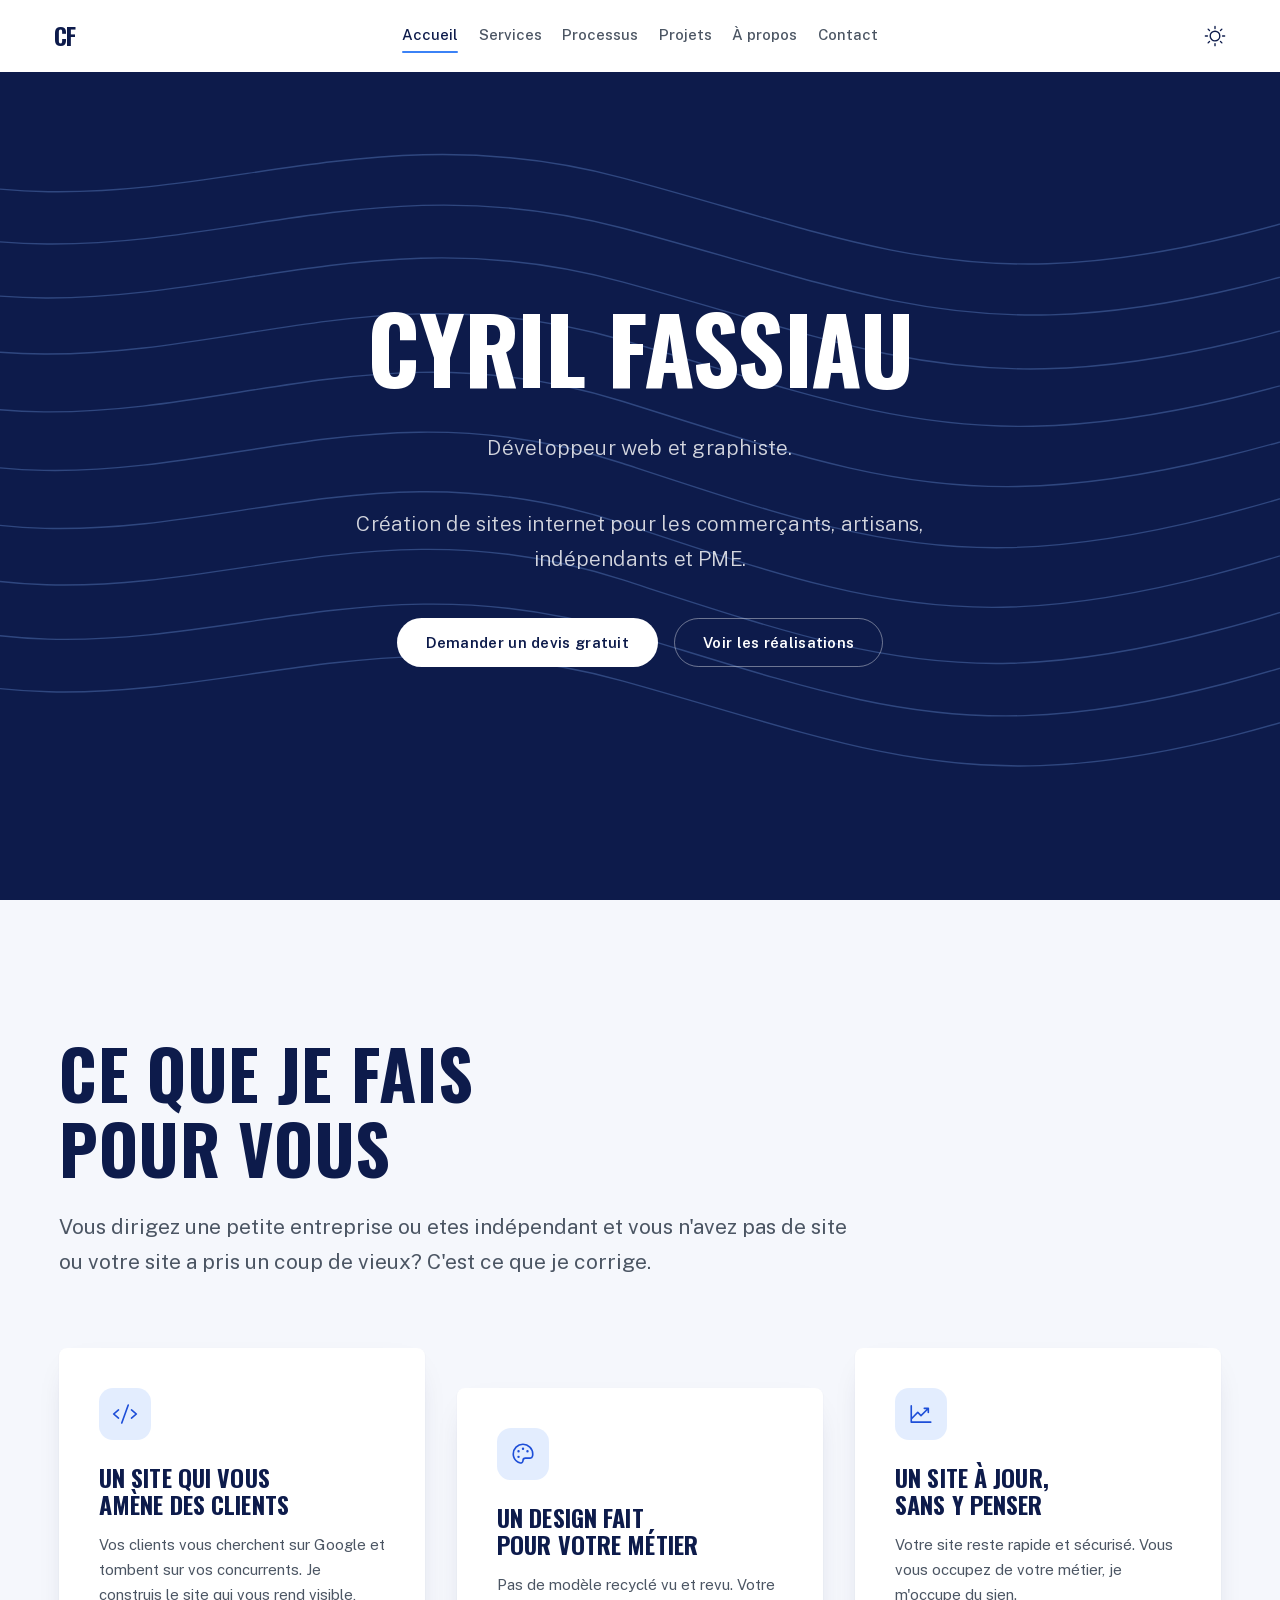
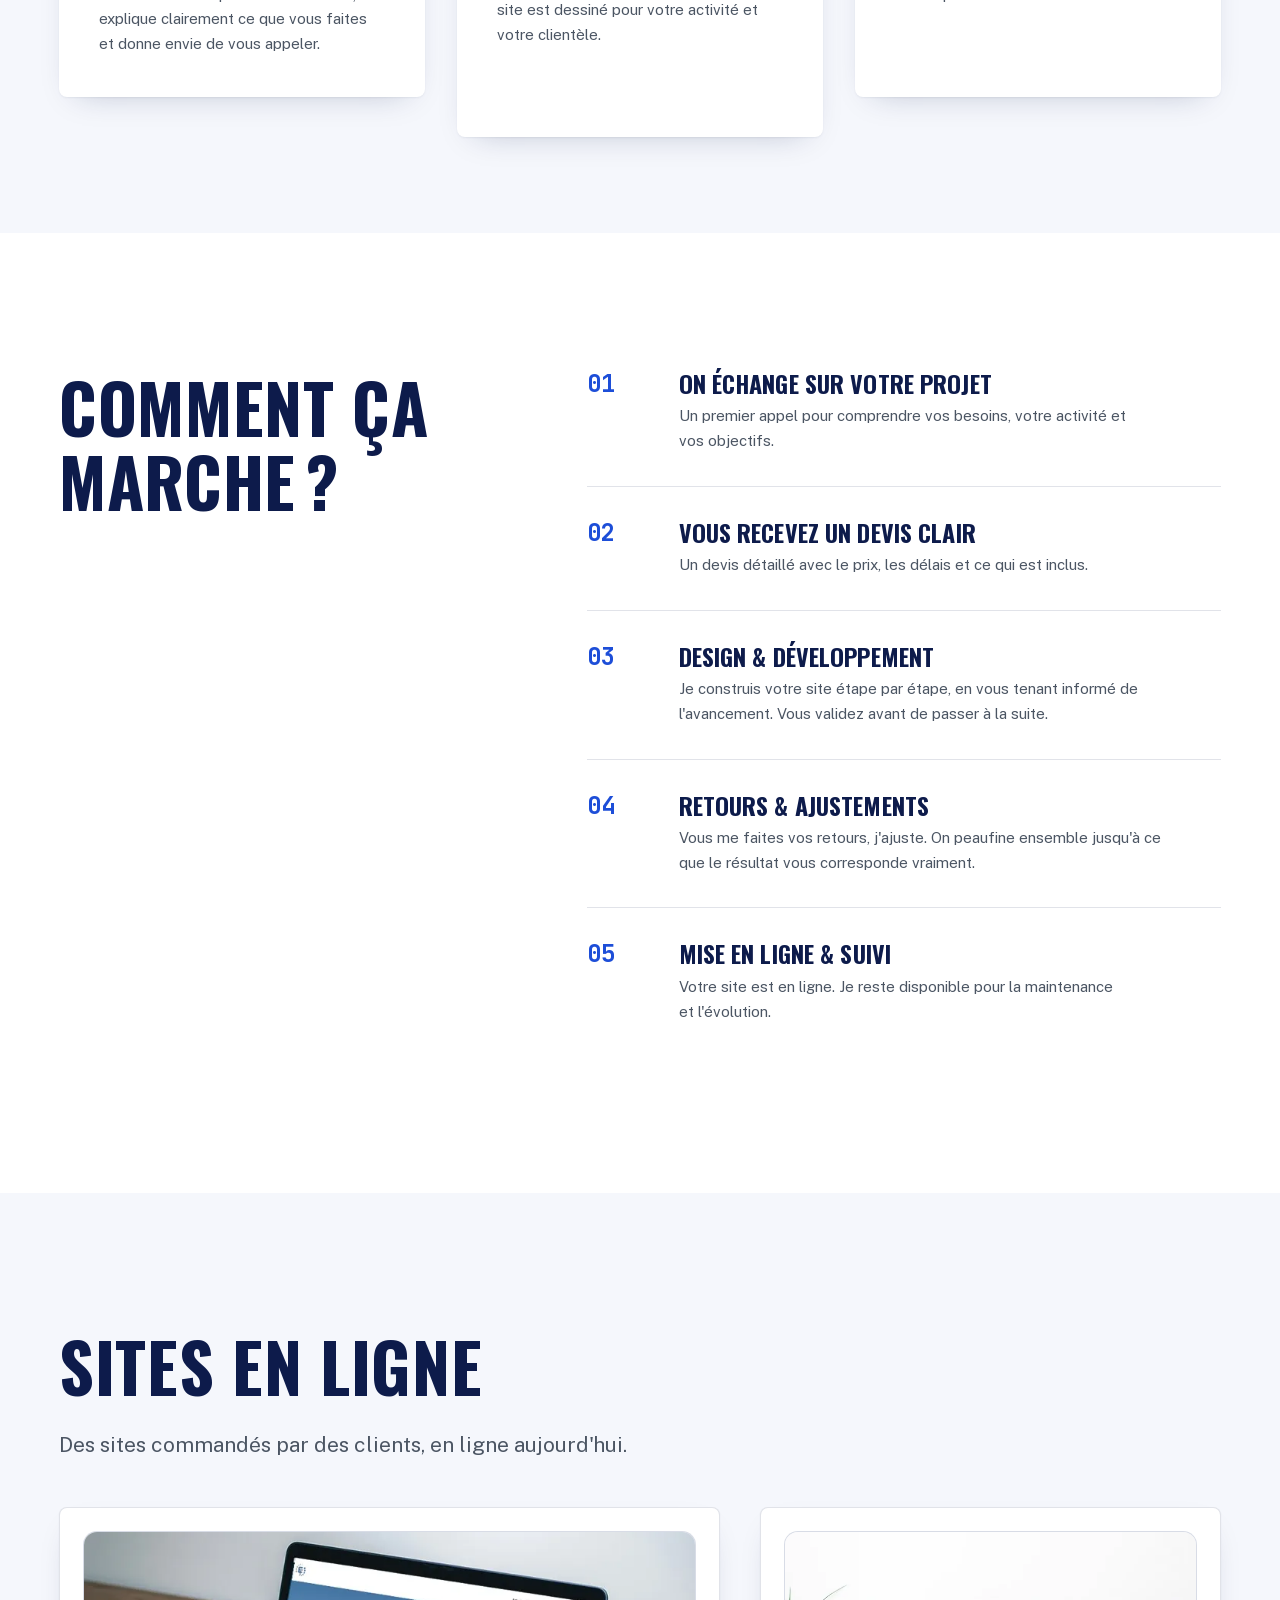
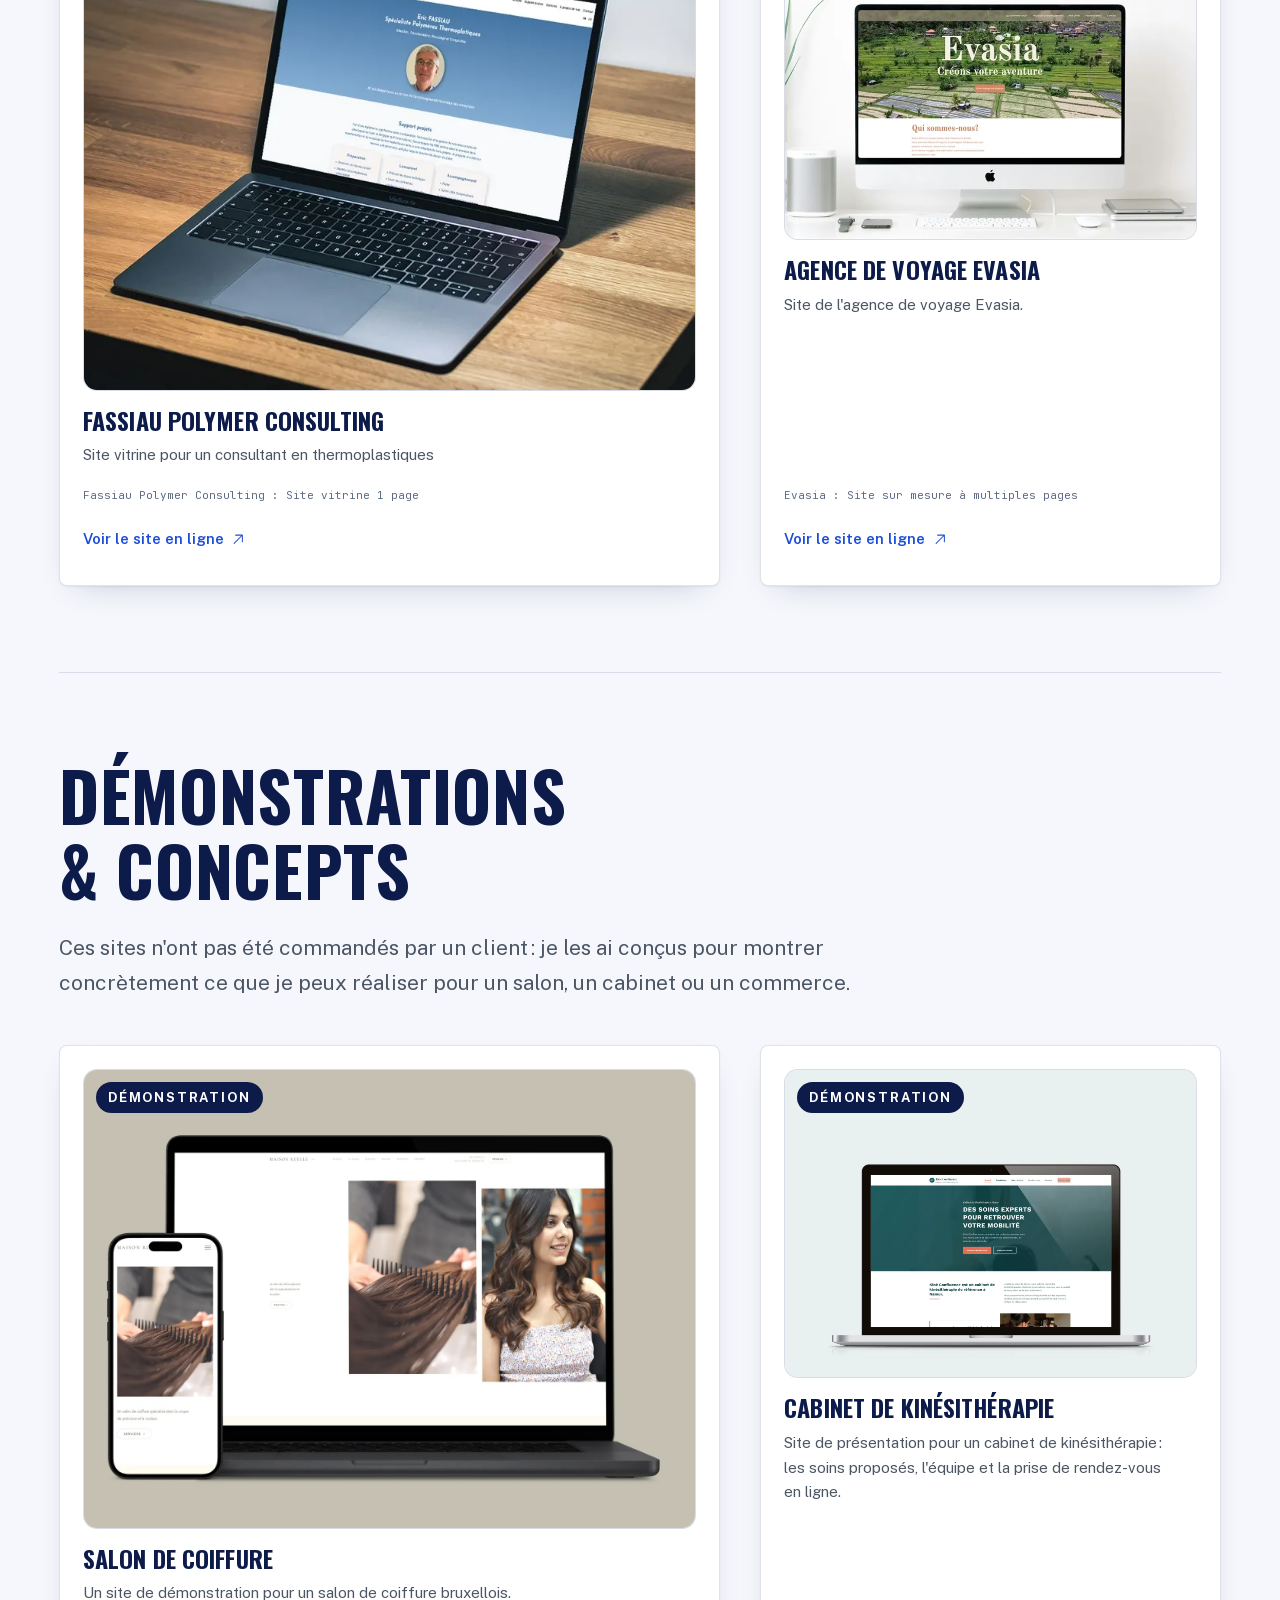
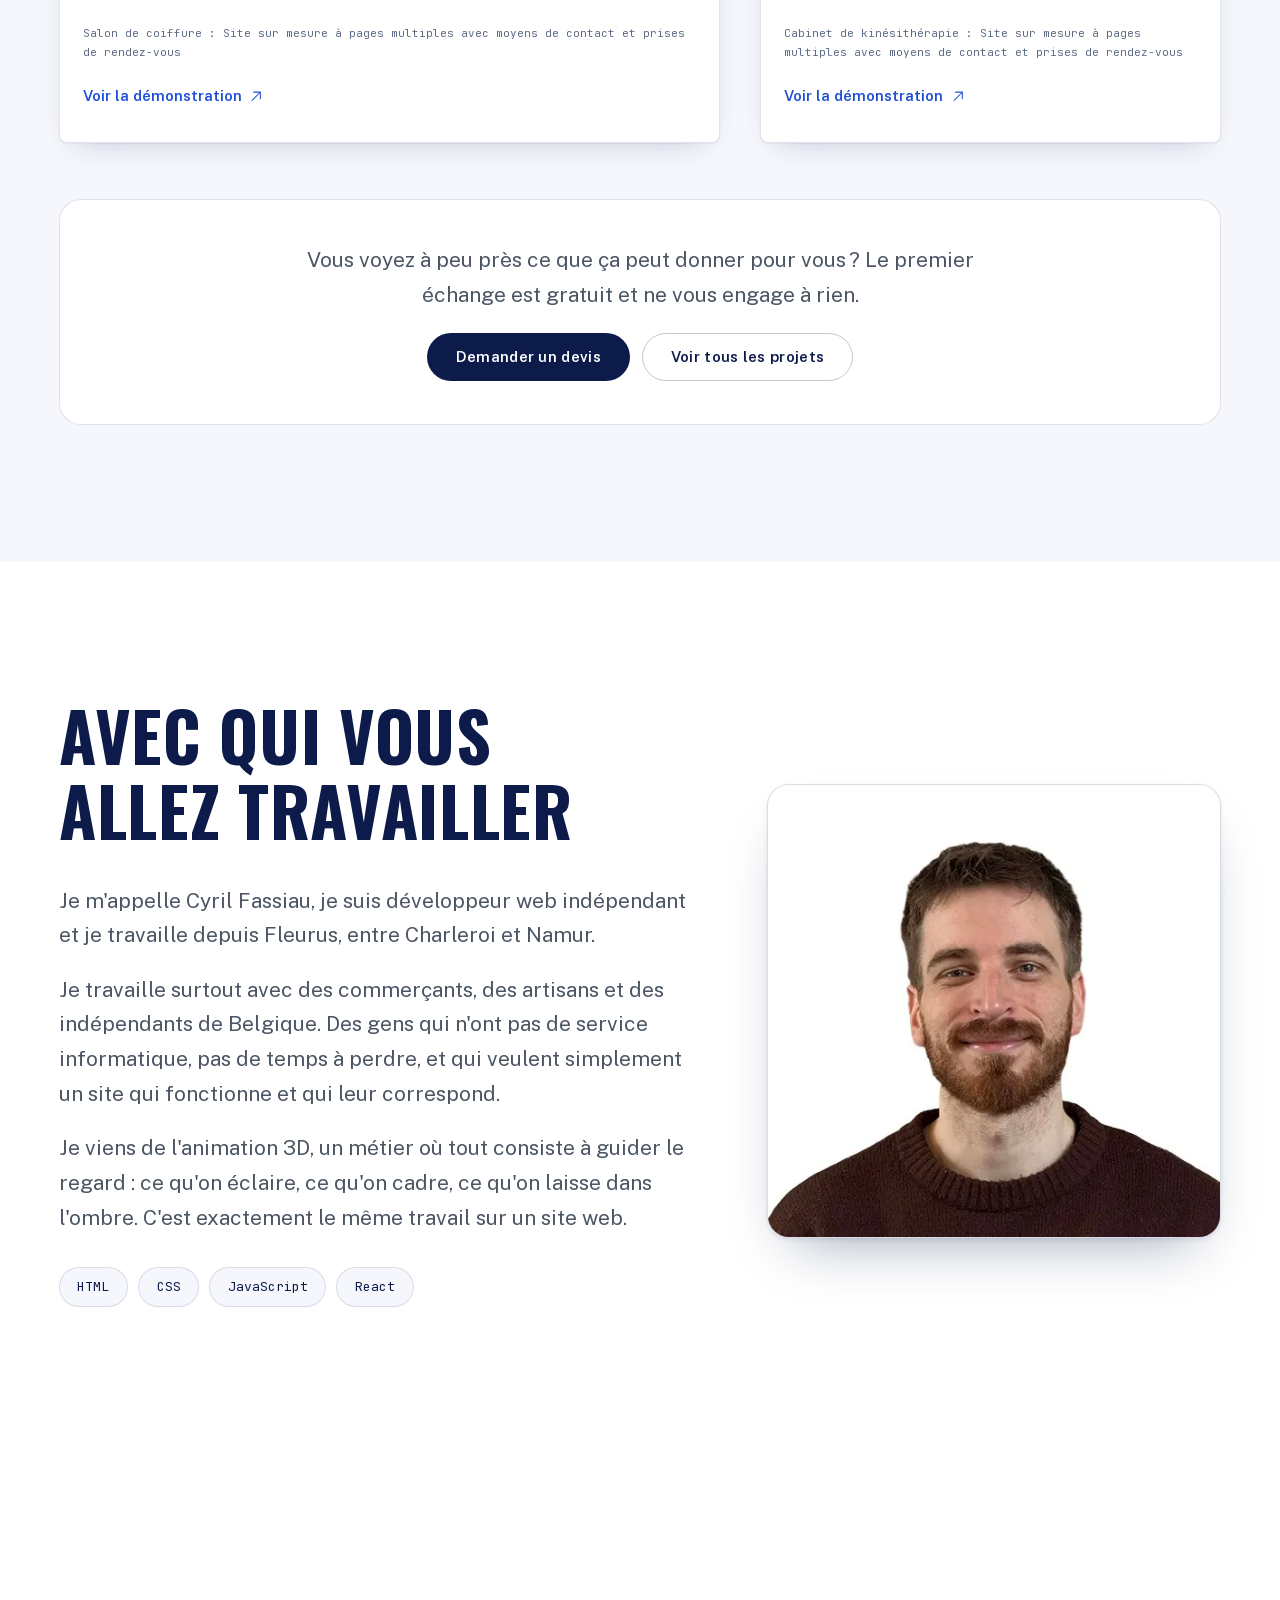
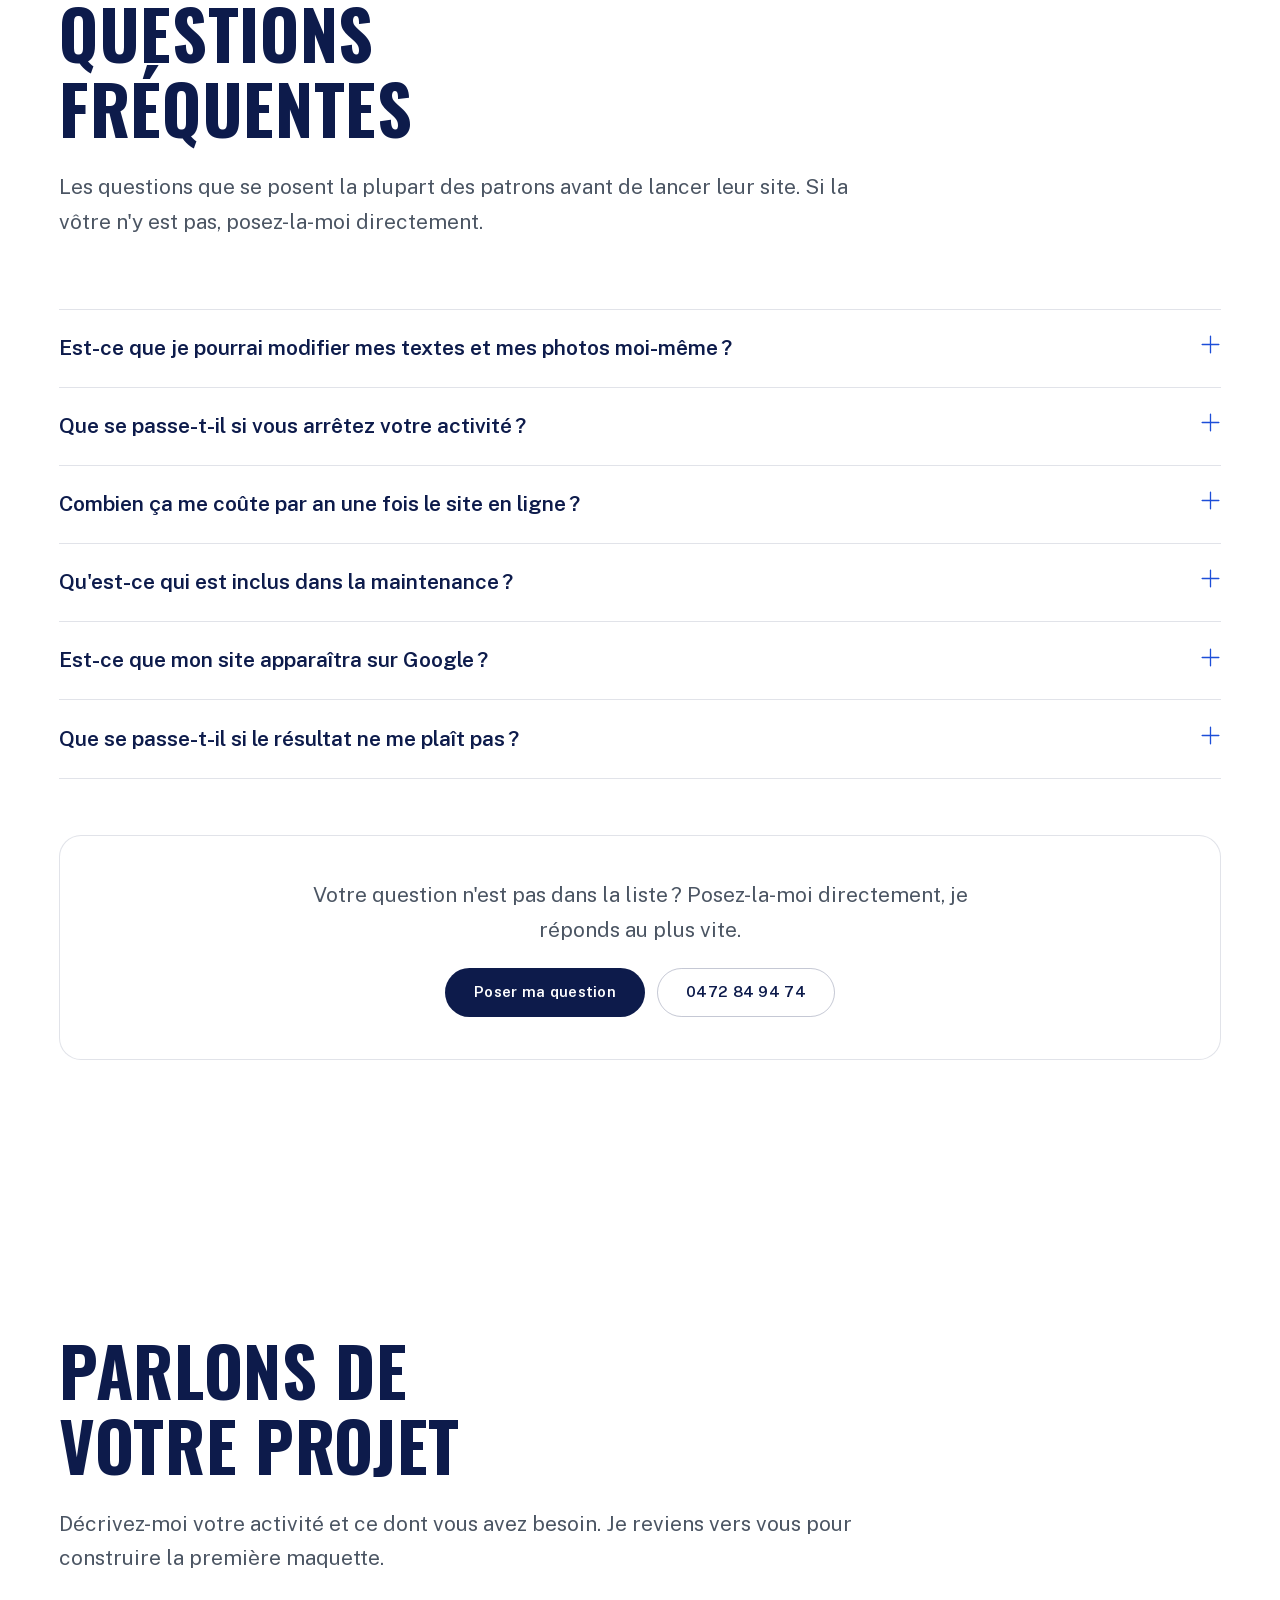
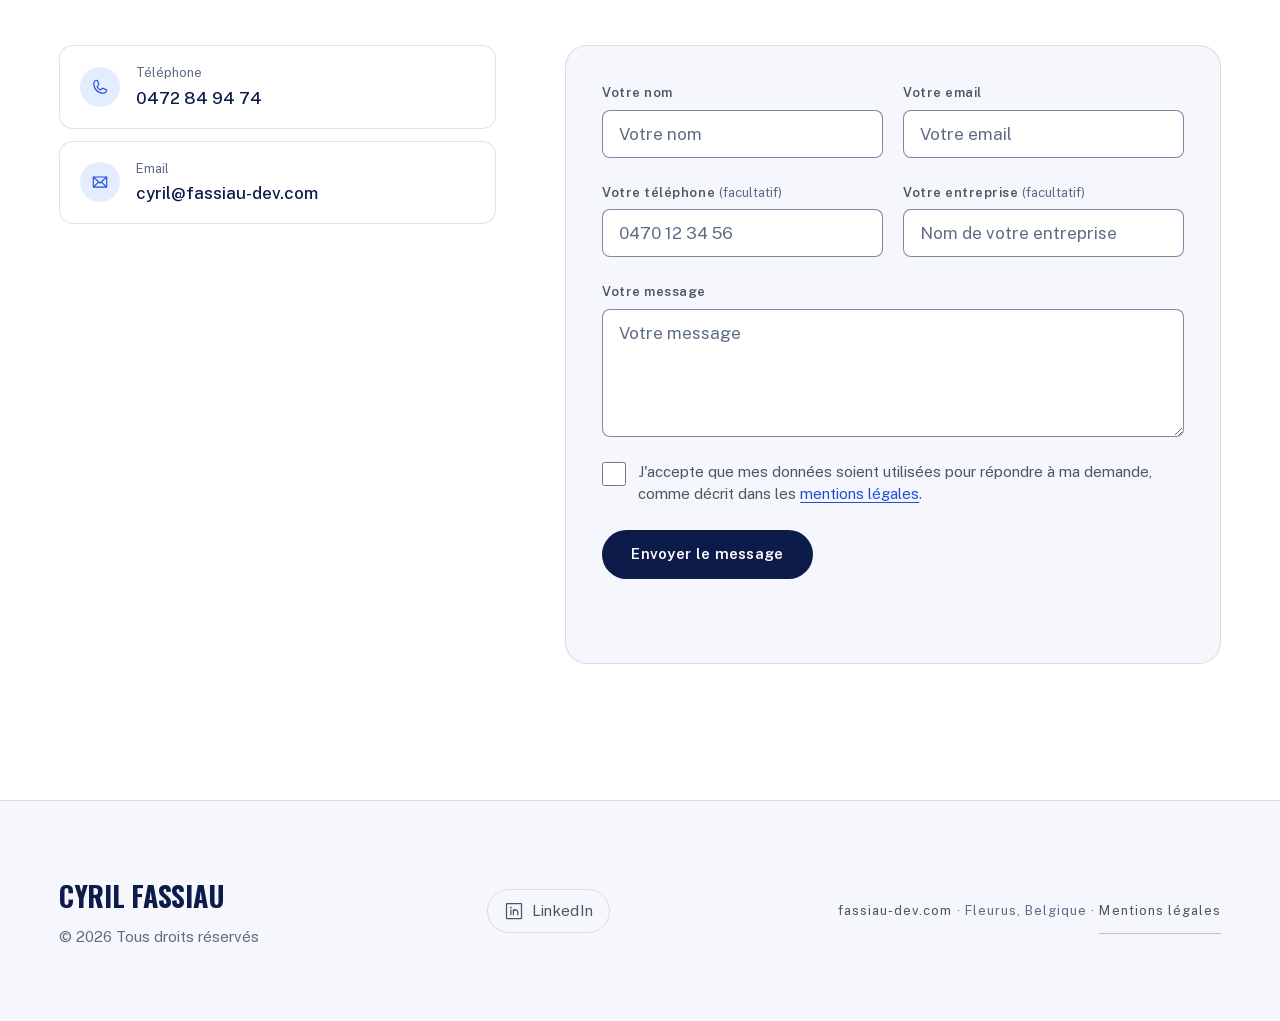
==== commit b5a5f924: "Pricing removal (temporary)" ====
--- a/index.html
+++ b/index.html
@@ -192,7 +192,7 @@
                 <li><a href="#process" class="nav-link">Processus</a></li>
                 <li><a href="#projects" class="nav-link">Projets</a></li>
                 <li><a href="#about" class="nav-link">À propos</a></li>
-                <li><a href="#pricing" class="nav-link">Tarifs</a></li>
+                <!-- <li><a href="#pricing" class="nav-link">Tarifs</a></li> -->
                 <li><a href="#contact" class="nav-link">Contact</a></li>
             </ul>
         </nav>
@@ -490,7 +490,7 @@
             </div>
         </section>
 
-        <section id="pricing" class="section section--sunken">
+        <!-- <section id="pricing" class="section section--sunken">
             <div class="shell">
                 <div class="section-head reveal">
                     <h2 class="section-title">Tarifs</h2>
@@ -556,7 +556,7 @@
 
                 <p class="pricing-note reveal">Chaque projet reste devisé après notre premier échange, gratuitement et sans engagement.</p>
             </div>
-        </section>
+        </section> -->
 
         <section id="faq" class="section">
             <div class="shell">
@@ -566,7 +566,7 @@
                 </div>
 
                 <div class="faq-list reveal">
-                    <details class="faq-item">
+                    <!-- <details class="faq-item">
                         <summary class="faq-question">
                             <span>Combien coûte un site internet&#8239;?</span>
                             <svg class="icon faq-icon" aria-hidden="true"><use href="#i-x"></use></svg>
@@ -574,7 +574,7 @@
                         <div class="faq-answer">
                             <p class="faq-text">Un site vitrine démarre à 800€ HTVA. Un site avec des fonctionnalités particulières, réservation en ligne, plusieurs langues, espace client, démarre à 1500€ HTVA. Le prix final dépend du nombre de pages et de ce que le site doit savoir faire ainsi que son design.</p><p class="faq-text">Vous recevez un devis détaillé après notre premier échange&#8239;: c'est gratuit et cela ne vous engage à rien.</p>
                         </div>
-                    </details>
+                    </details> -->
 
                 
 
--- a/styles.css
+++ b/styles.css
@@ -573,7 +573,7 @@
   align-items: flex-start;
   gap: 1rem;
   padding: clamp(1.75rem, 1.4rem + 1.4vw, 2.5rem);
-  border-radius: var(--r-lg);
+  border-radius: var(--r-sm);
   background-color: var(--surface);
   box-shadow: var(--shadow-card);
   transition: transform 0.45s var(--ease), box-shadow 0.45s var(--ease),
@@ -681,7 +681,7 @@
   padding: clamp(1rem, 0.8rem + 0.8vw, 1.5rem);
 
   border: 1px solid var(--border);
-  border-radius: var(--r-lg);
+  border-radius: var(--r-sm);
   background-color: var(--surface);
   box-shadow: var(--shadow-card);
   transition: transform 0.45s var(--ease), box-shadow 0.45s var(--ease),
@@ -970,7 +970,7 @@
   gap: 1rem;
   padding: clamp(1.5rem, 1.2rem + 1.4vw, 2.25rem);
   border: 1px solid var(--border);
-  border-radius: var(--r-lg);
+  border-radius: var(--r-sm);
   background-color: var(--surface);
   box-shadow: var(--shadow-card);
   transition: transform 0.45s var(--ease), box-shadow 0.45s var(--ease),
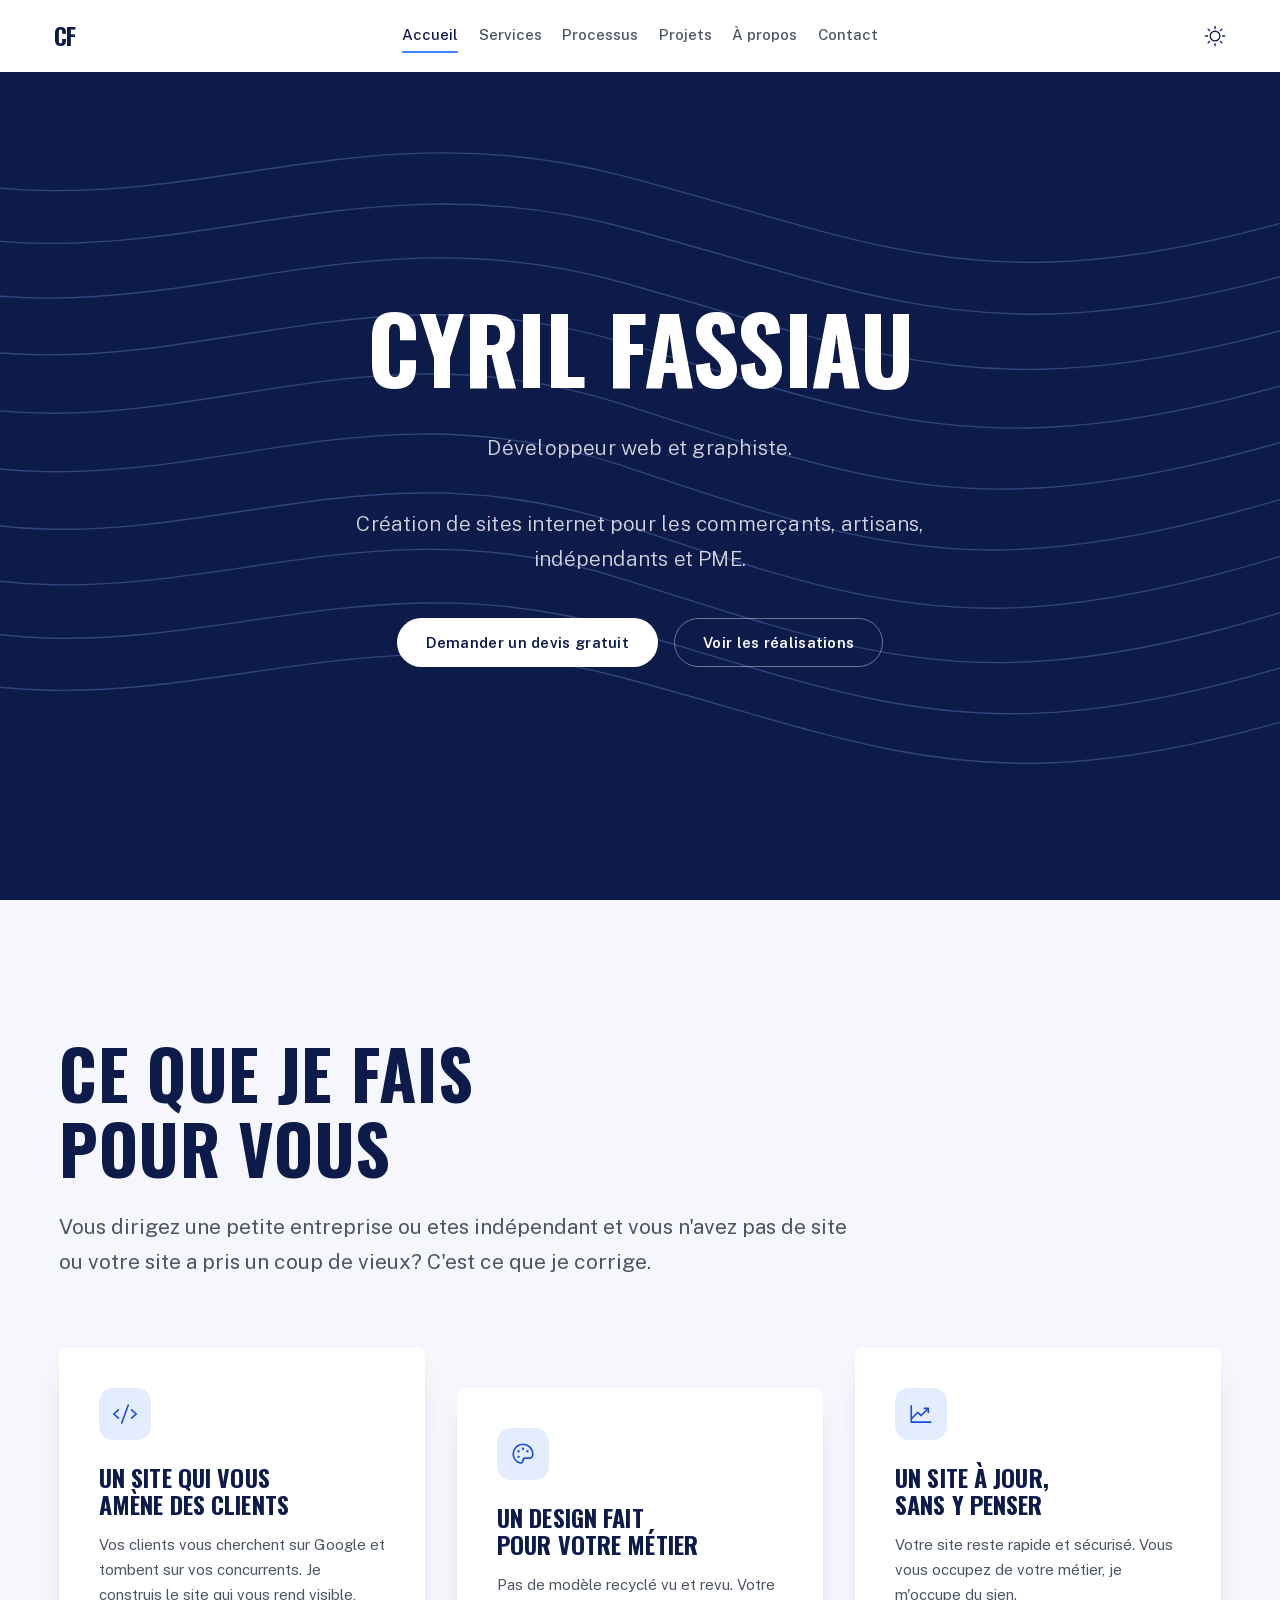
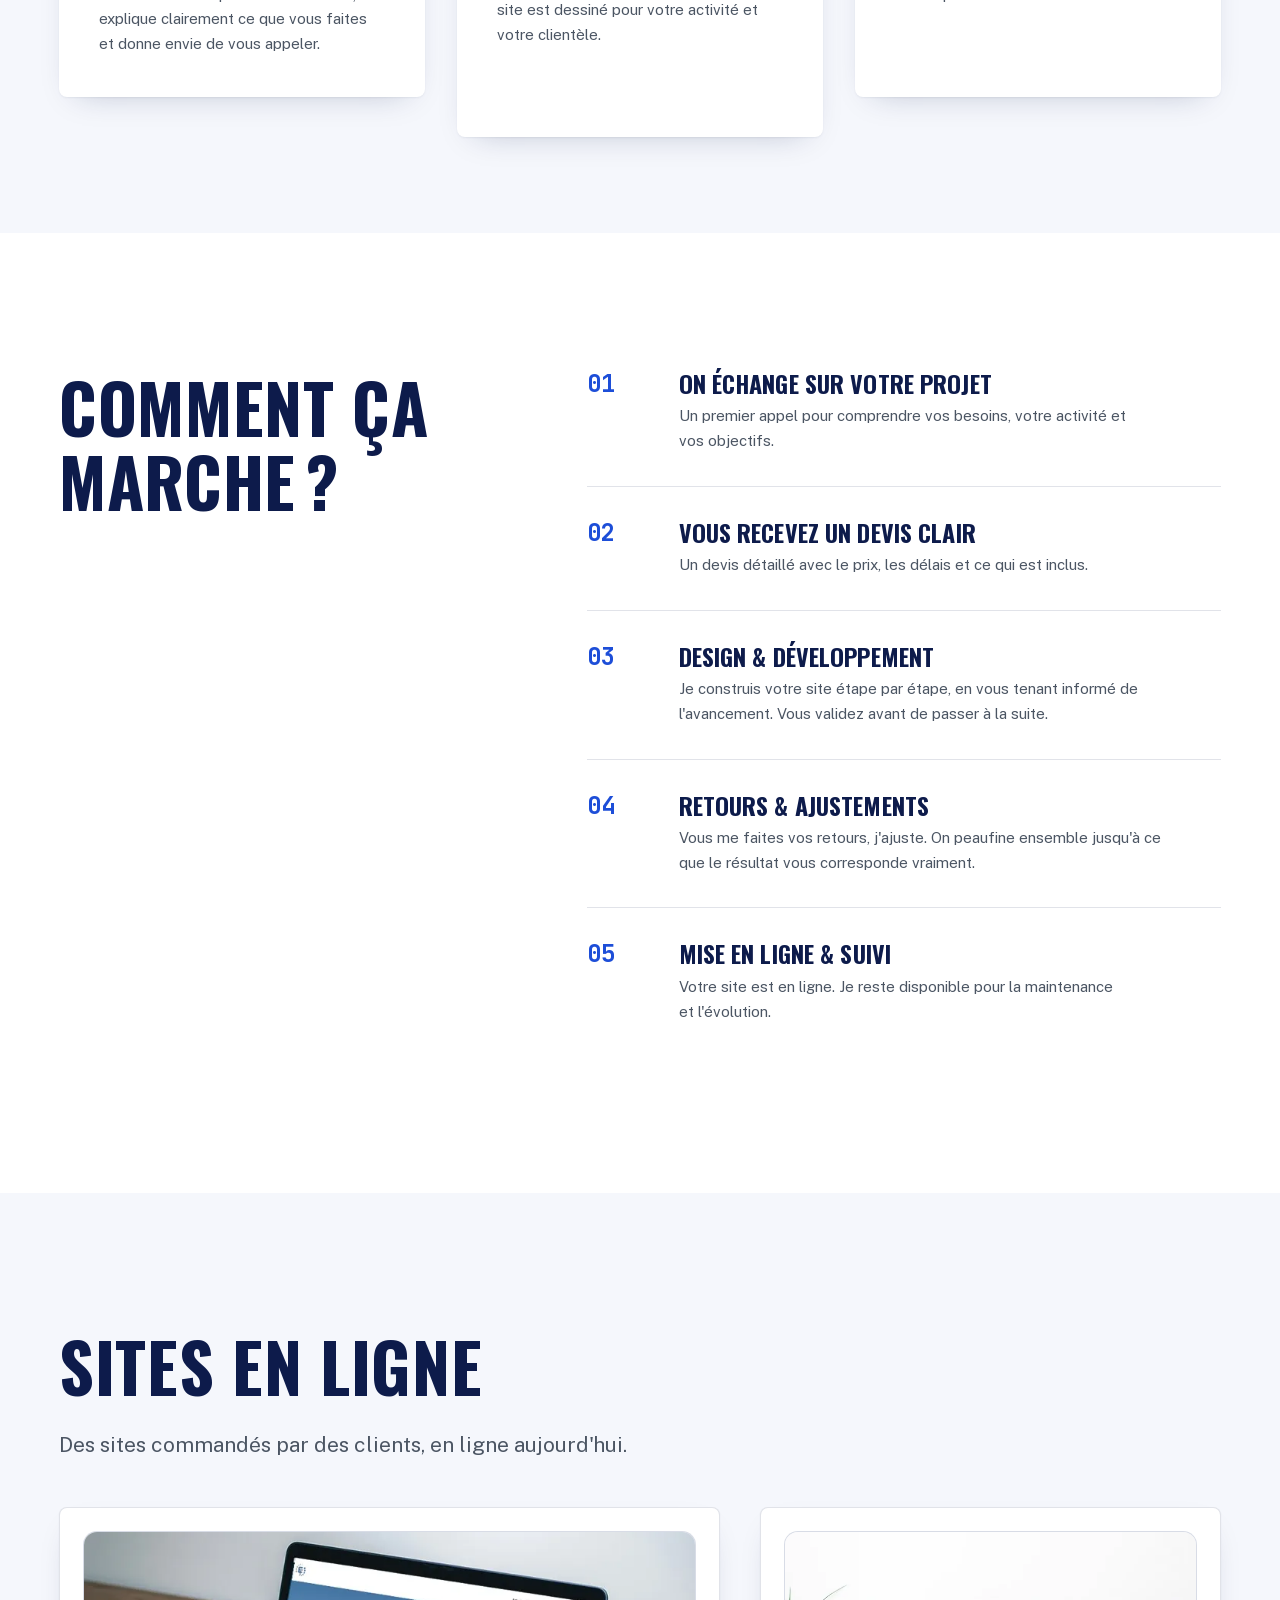
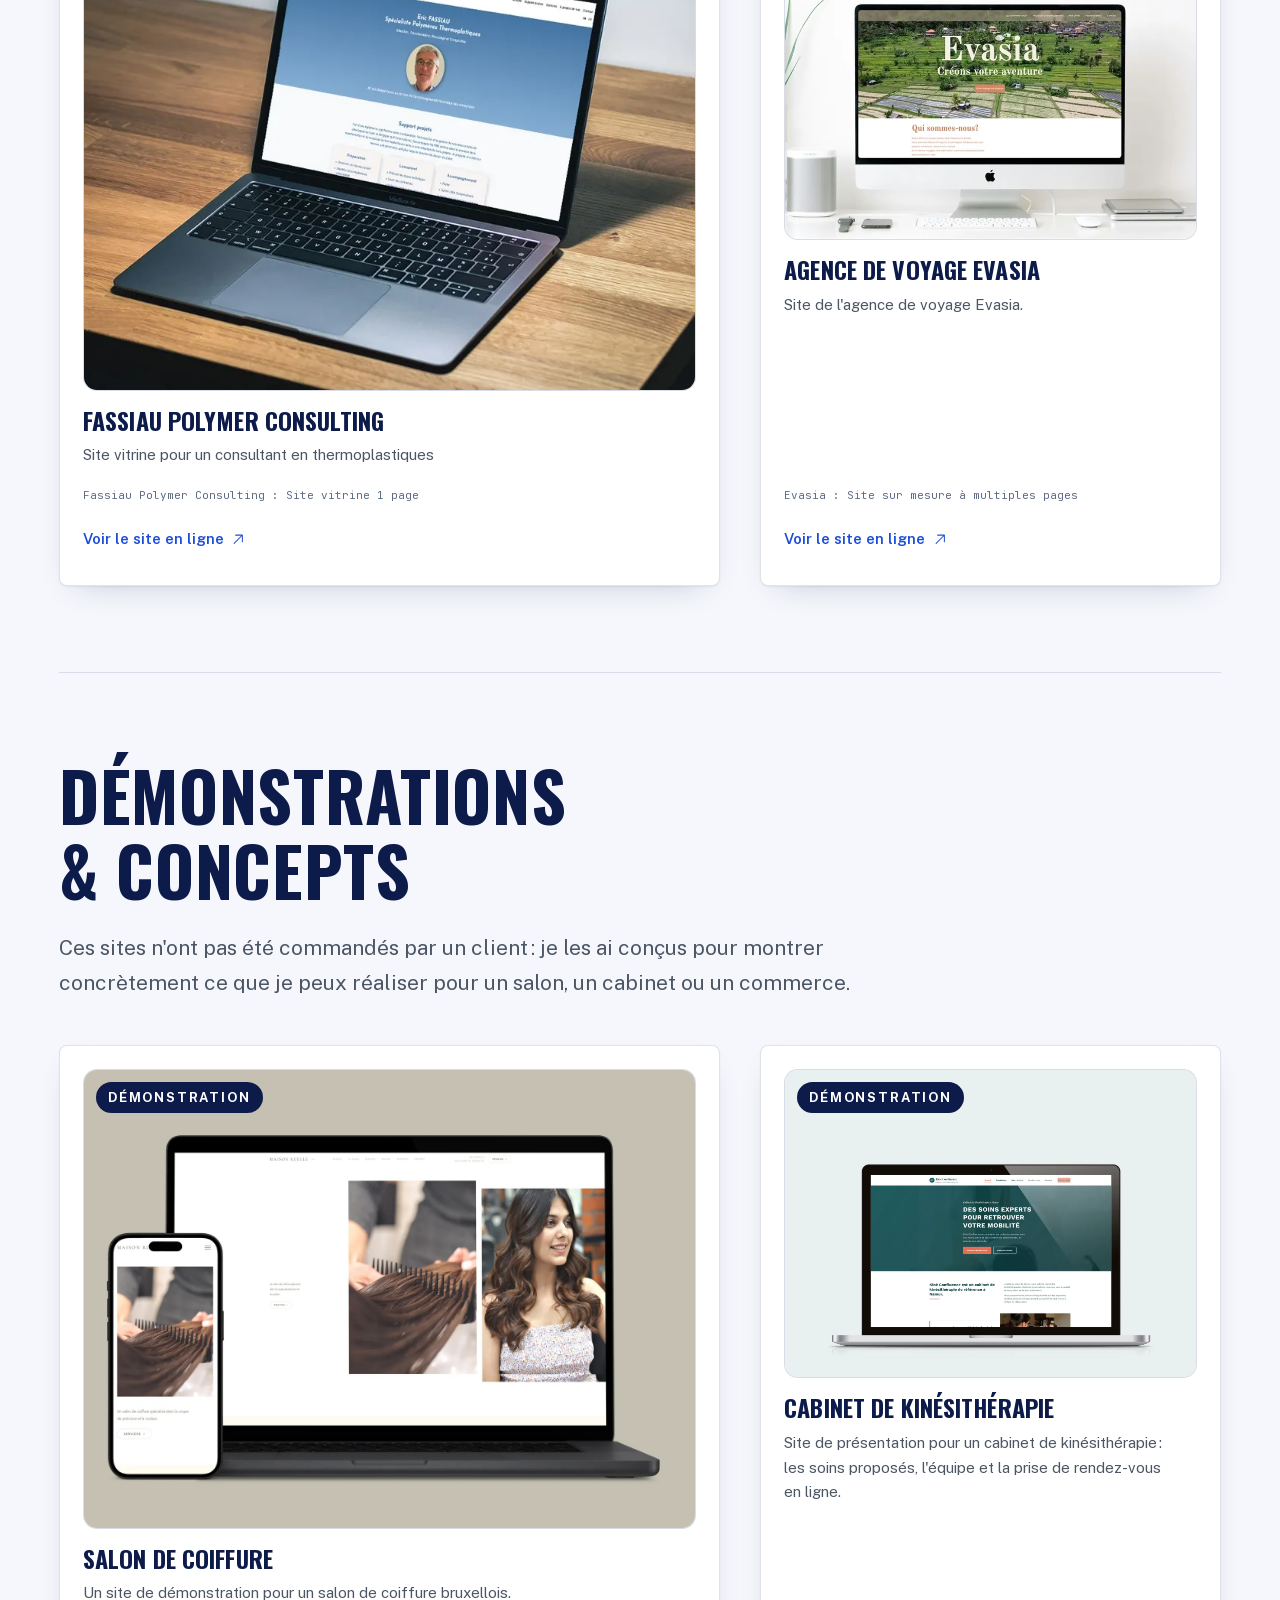
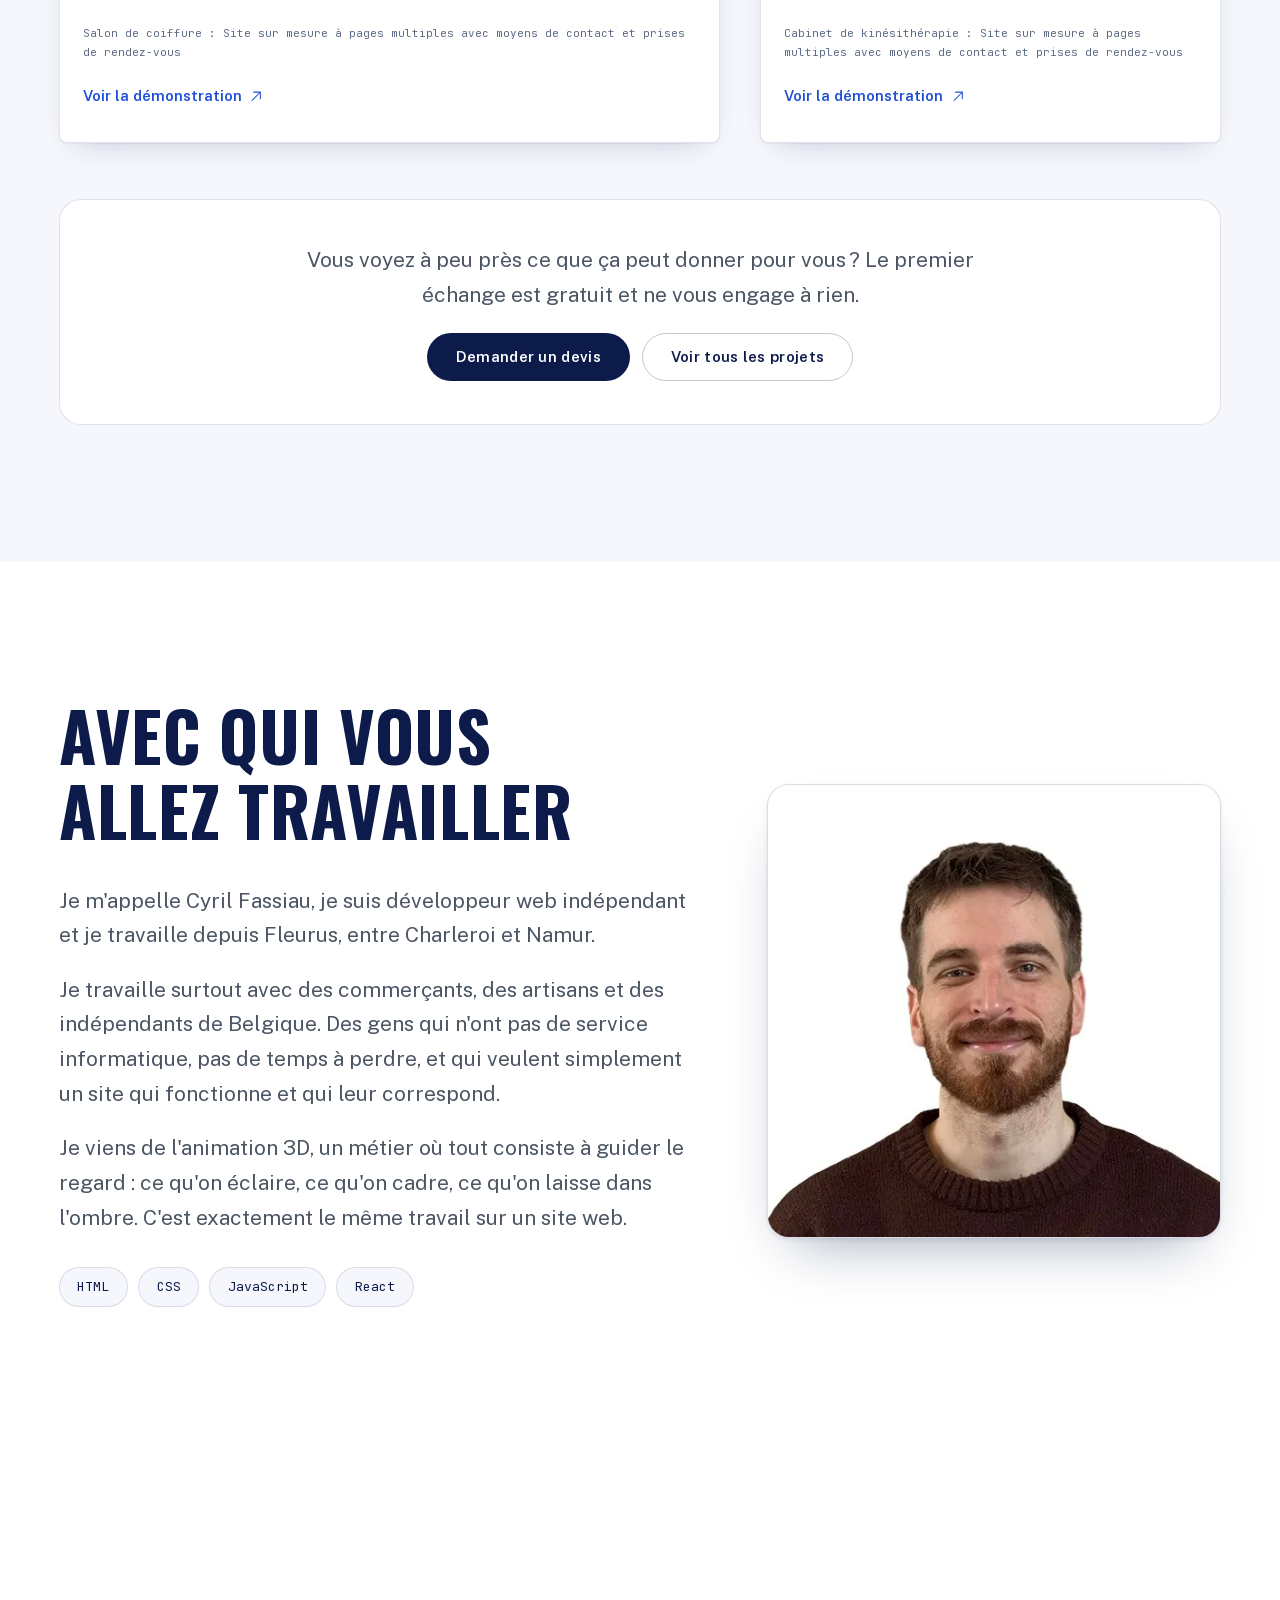
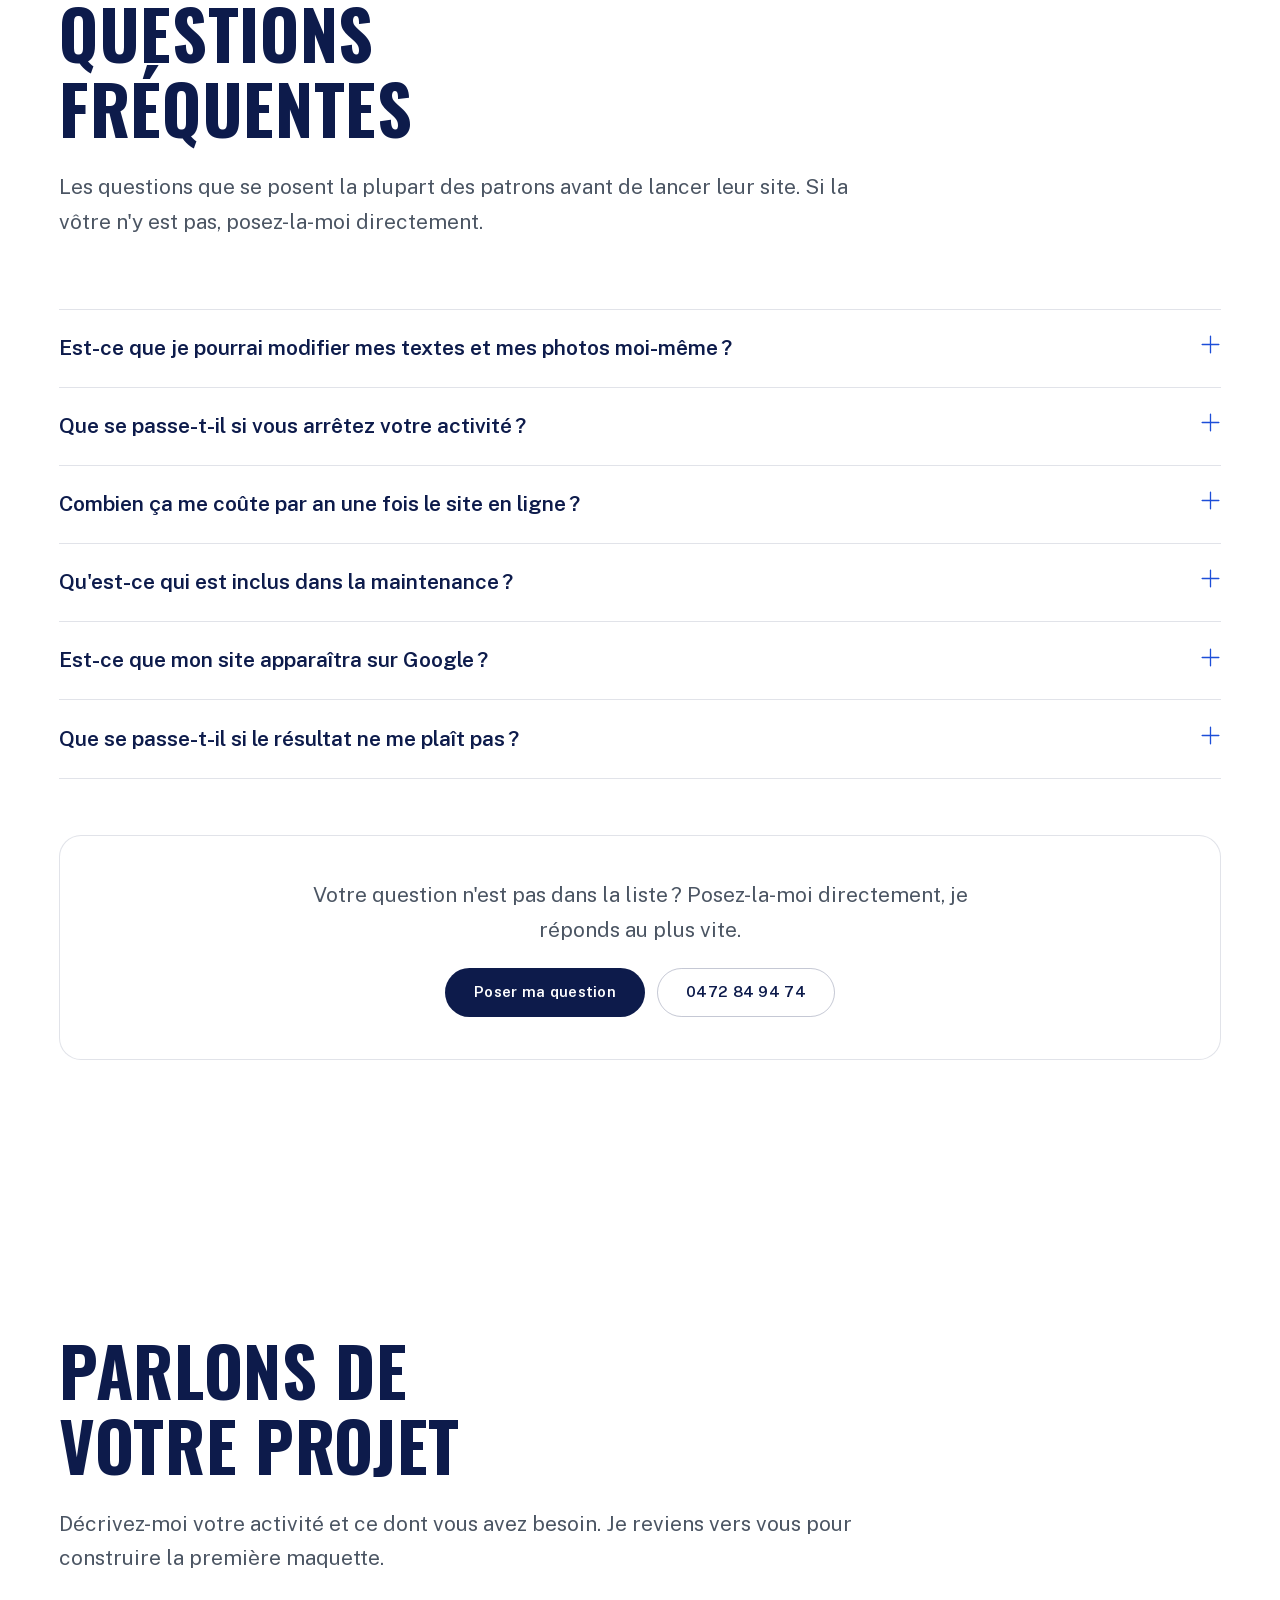
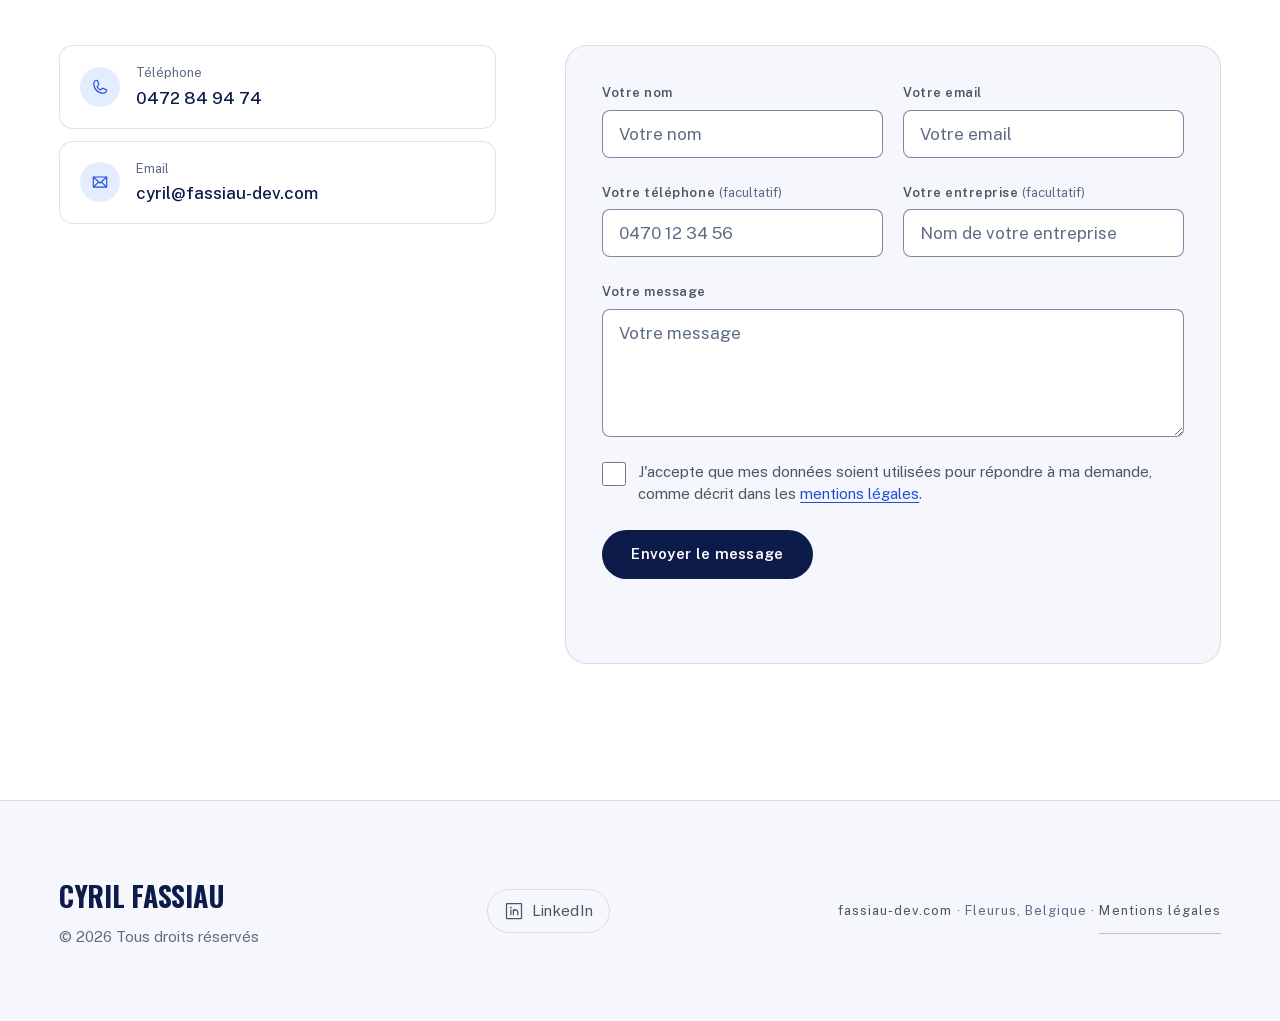
==== commit af3cc099: "pushpush" ====
--- a/index.html
+++ b/index.html
@@ -18,13 +18,13 @@
     <meta property="og:image" content="https://fassiau-dev.com/images/og-fassiau-dev.png">
     <meta property="og:image:width" content="1200">
     <meta property="og:image:height" content="630">
-    <meta property="og:image:alt" content="Cyril Fassiau, création de sites internet pour les petites entreprises. Fleurus, Charleroi, Wallonie.">
+    <meta property="og:image:alt" content="Cyril Fassiau, création de sites internet.">
 
     <meta name="twitter:card" content="summary_large_image">
     <meta name="twitter:title" content="Création de site internet à Charleroi et en Wallonie | Cyril Fassiau">
     <meta name="twitter:description" content="Développeur web freelance à Fleurus, près de Charleroi. Je crée le site internet des petites entreprises : design sur mesure, référencement Google et maintenance incluse. Devis gratuit.">
     <meta name="twitter:image" content="https://fassiau-dev.com/images/og-fassiau-dev.png">
-    <meta name="twitter:image:alt" content="Cyril Fassiau, création de sites internet pour les petites entreprises. Fleurus, Charleroi, Wallonie.">
+    <meta name="twitter:image:alt" content="Cyril Fassiau, création de sites internet.">
 
     <link rel="icon" href="/favicon-32.png" sizes="32x32" type="image/png">
     <link rel="icon" href="/favicon.svg" type="image/svg+xml">
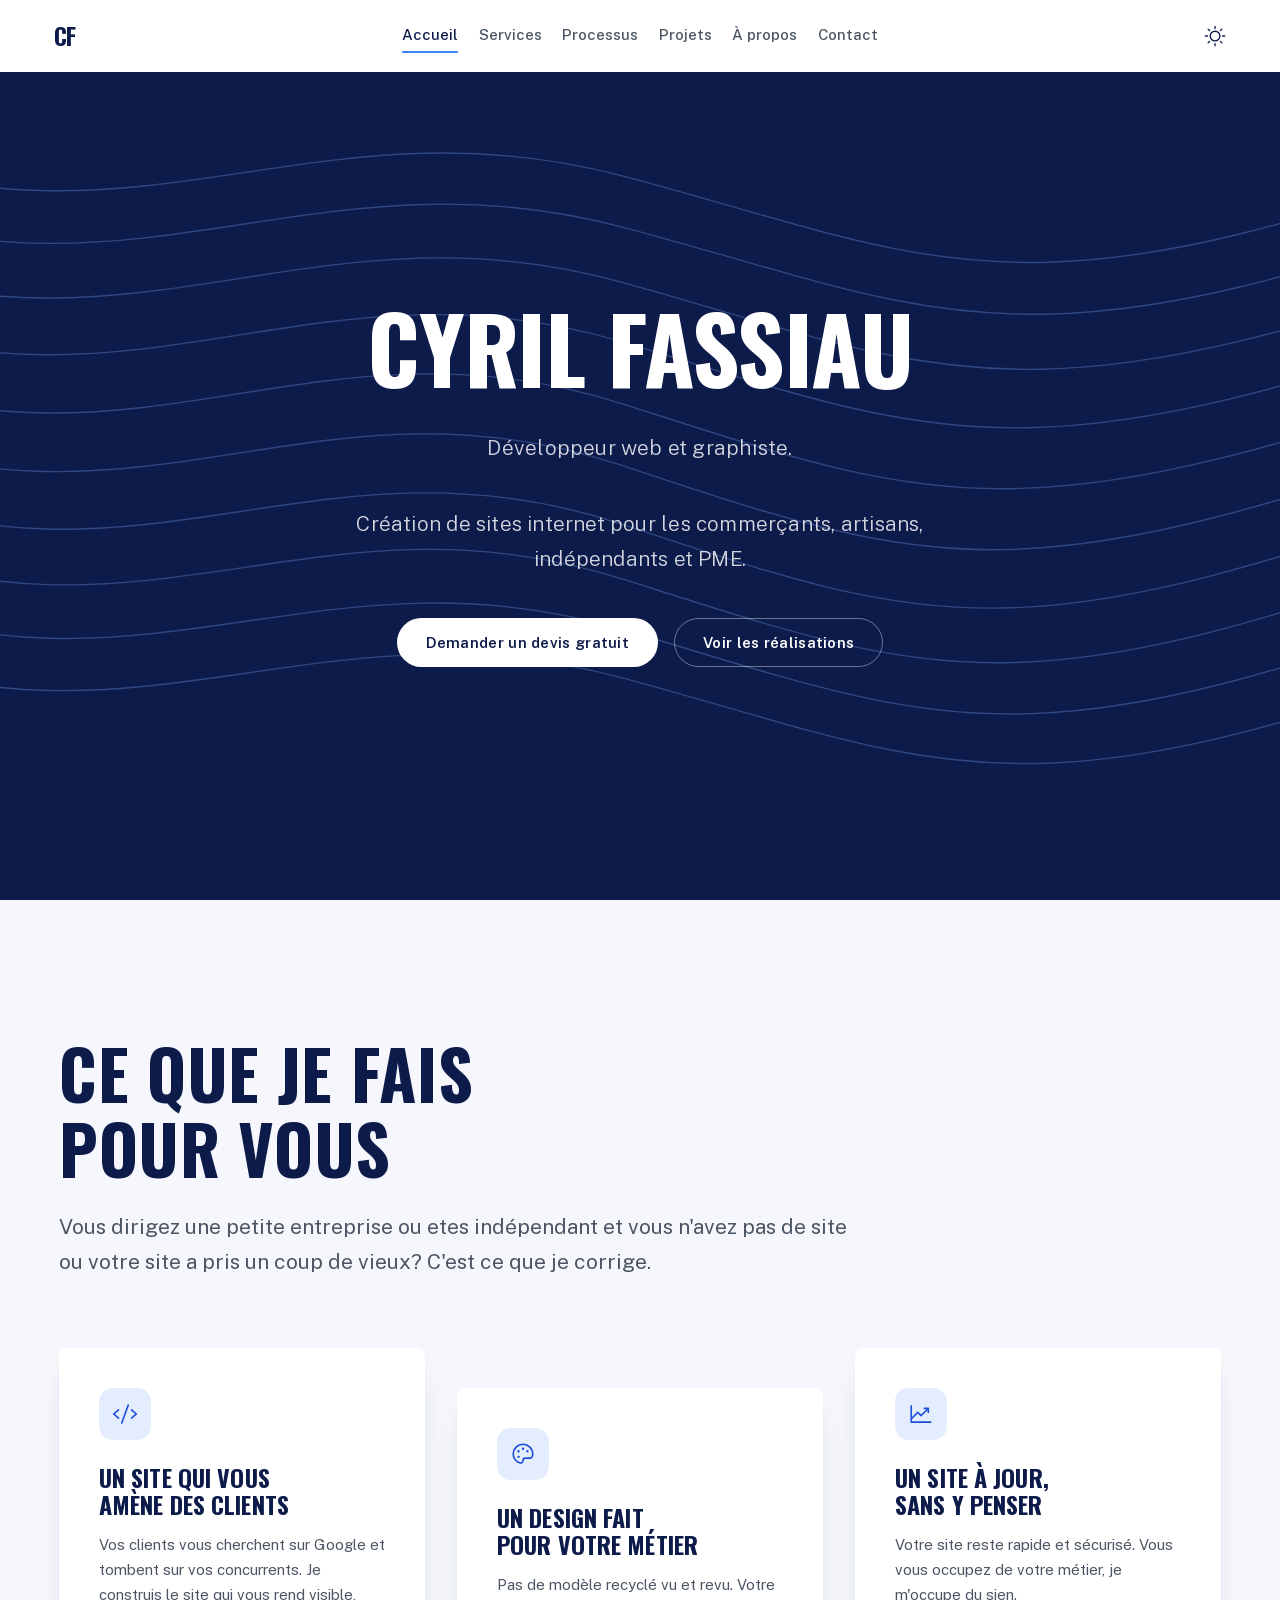
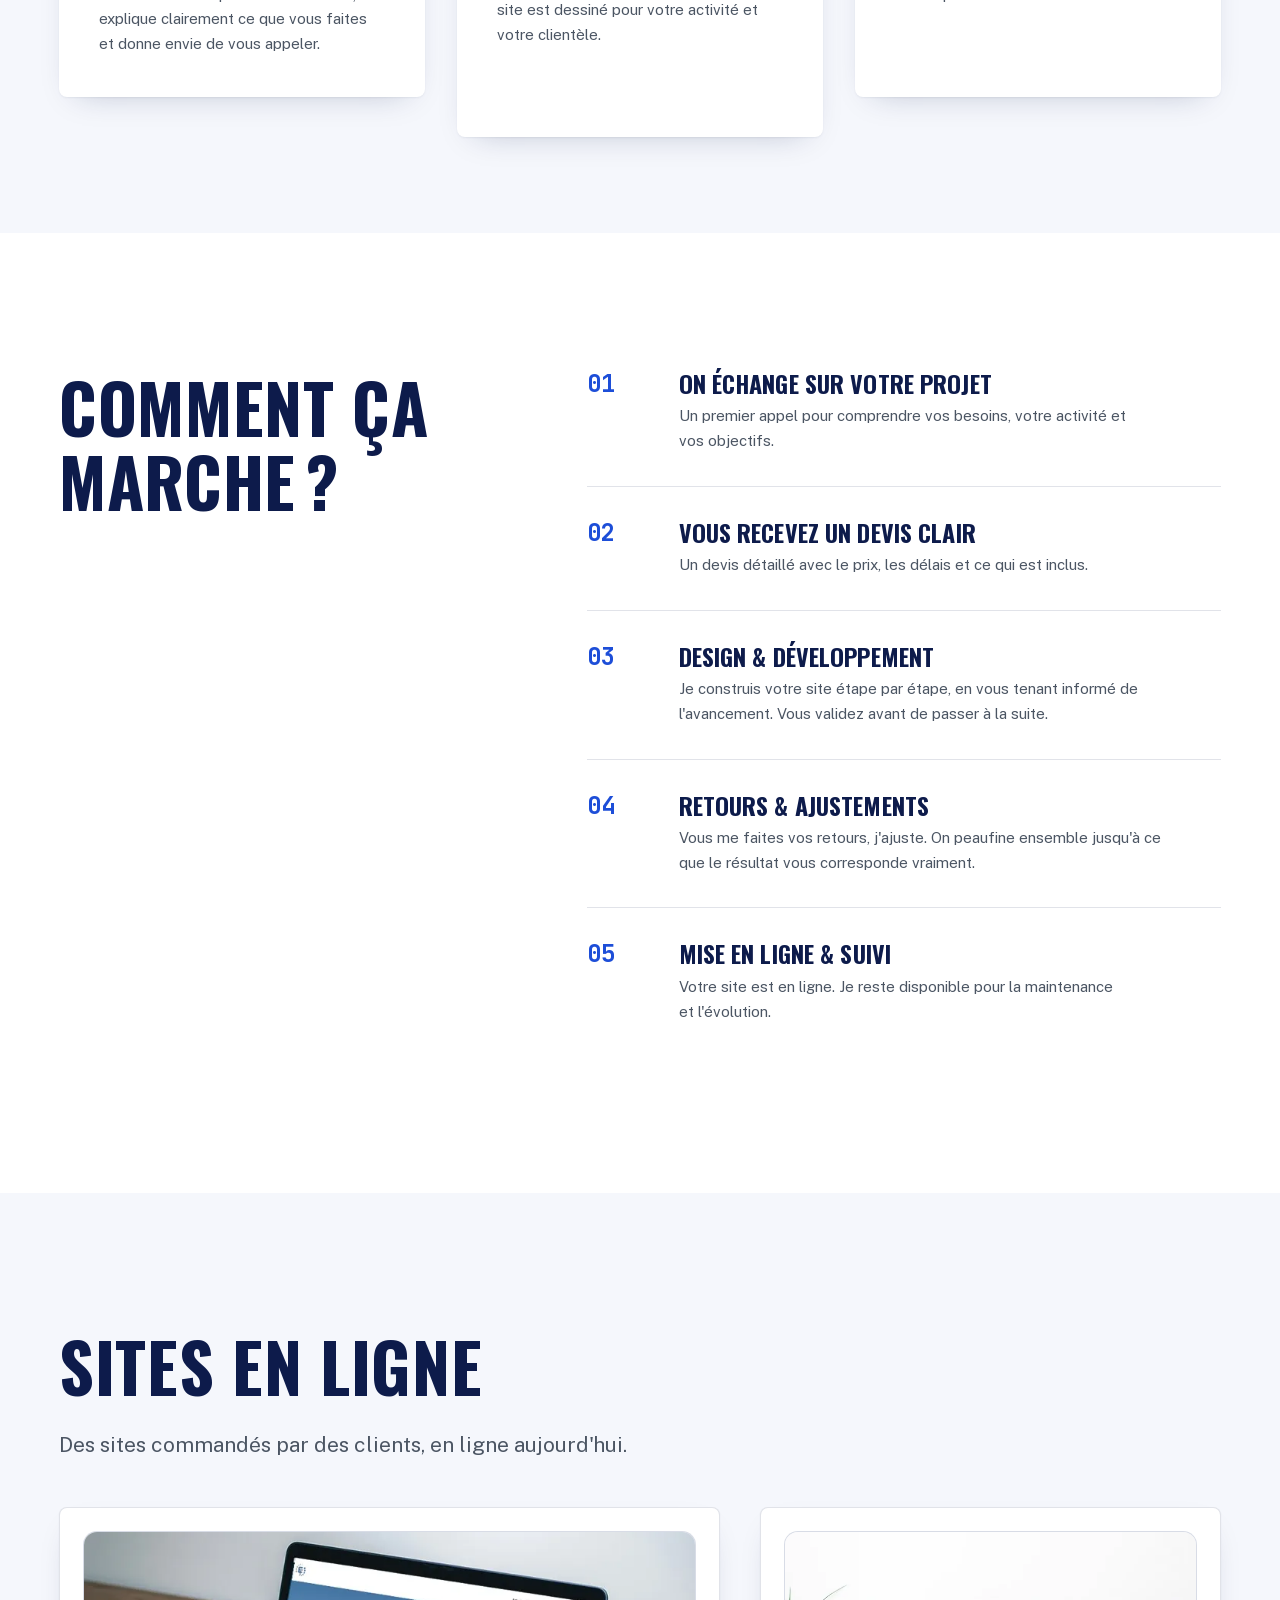
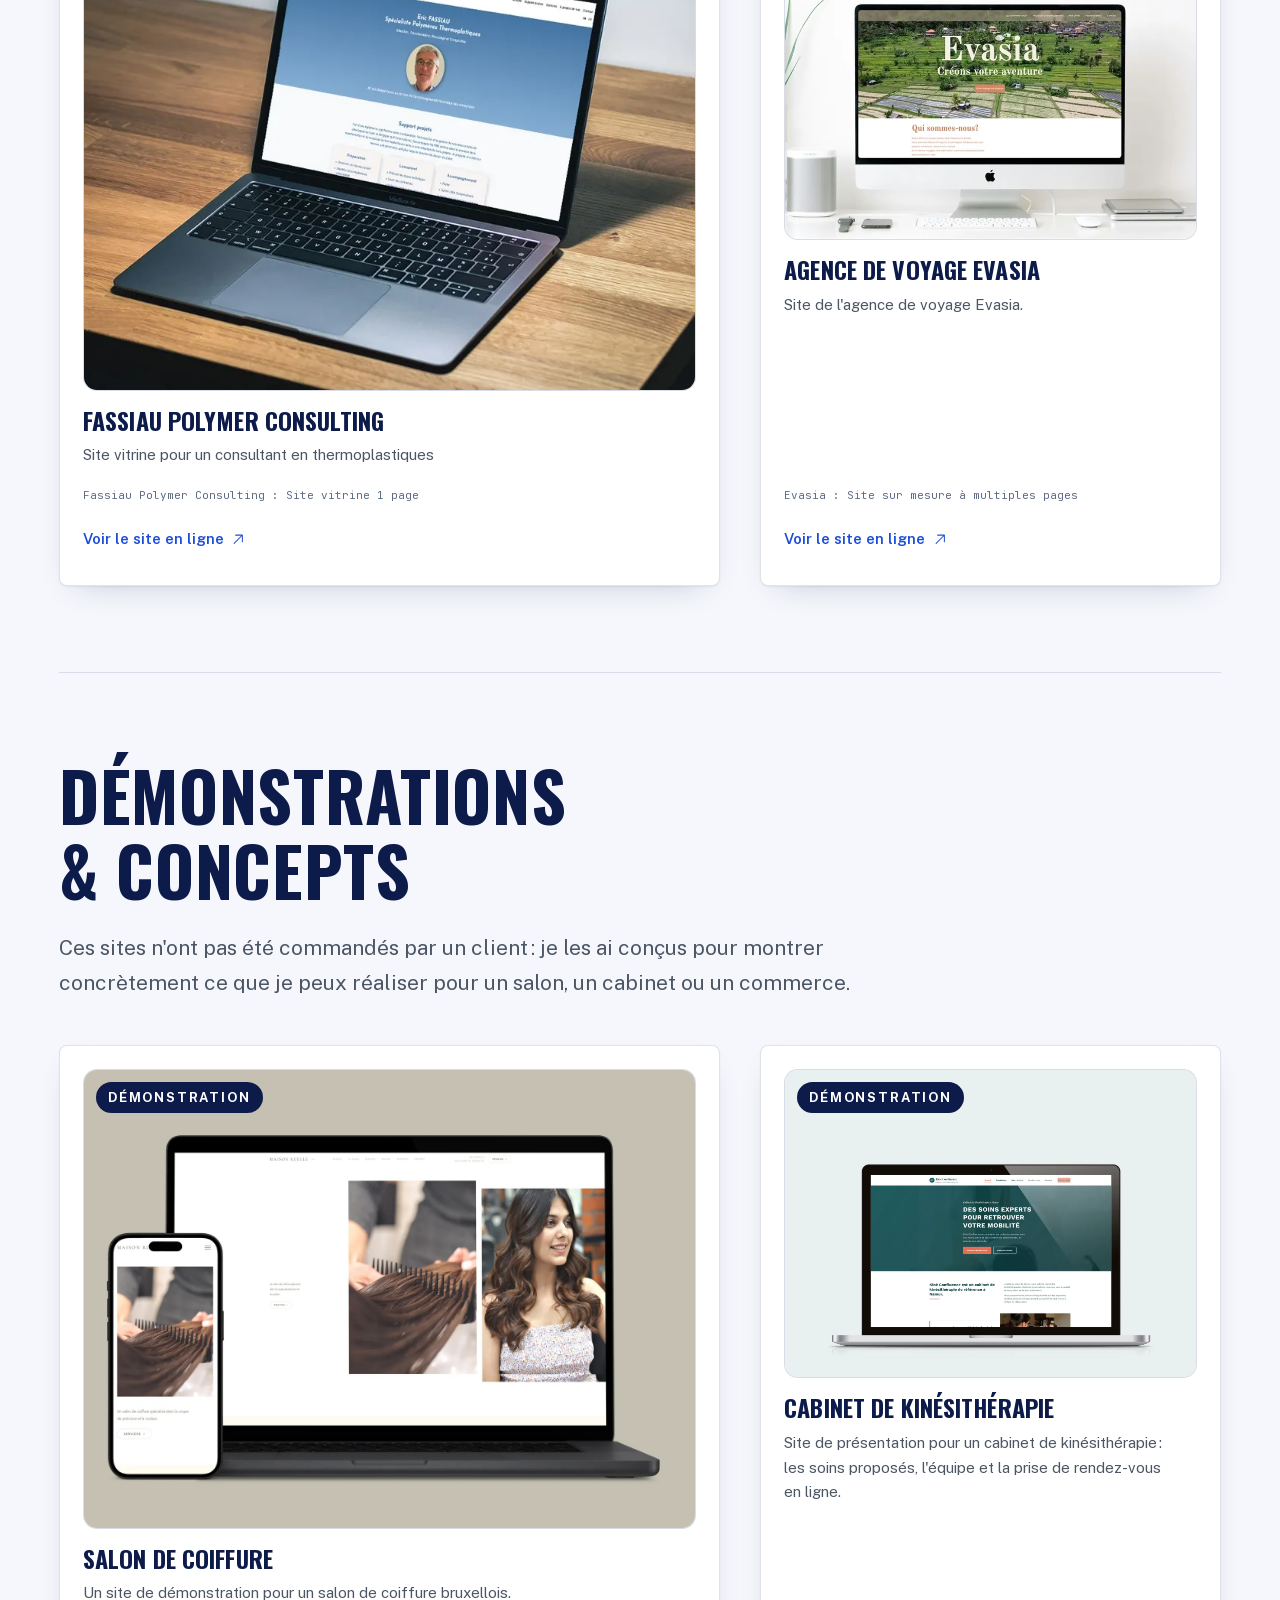
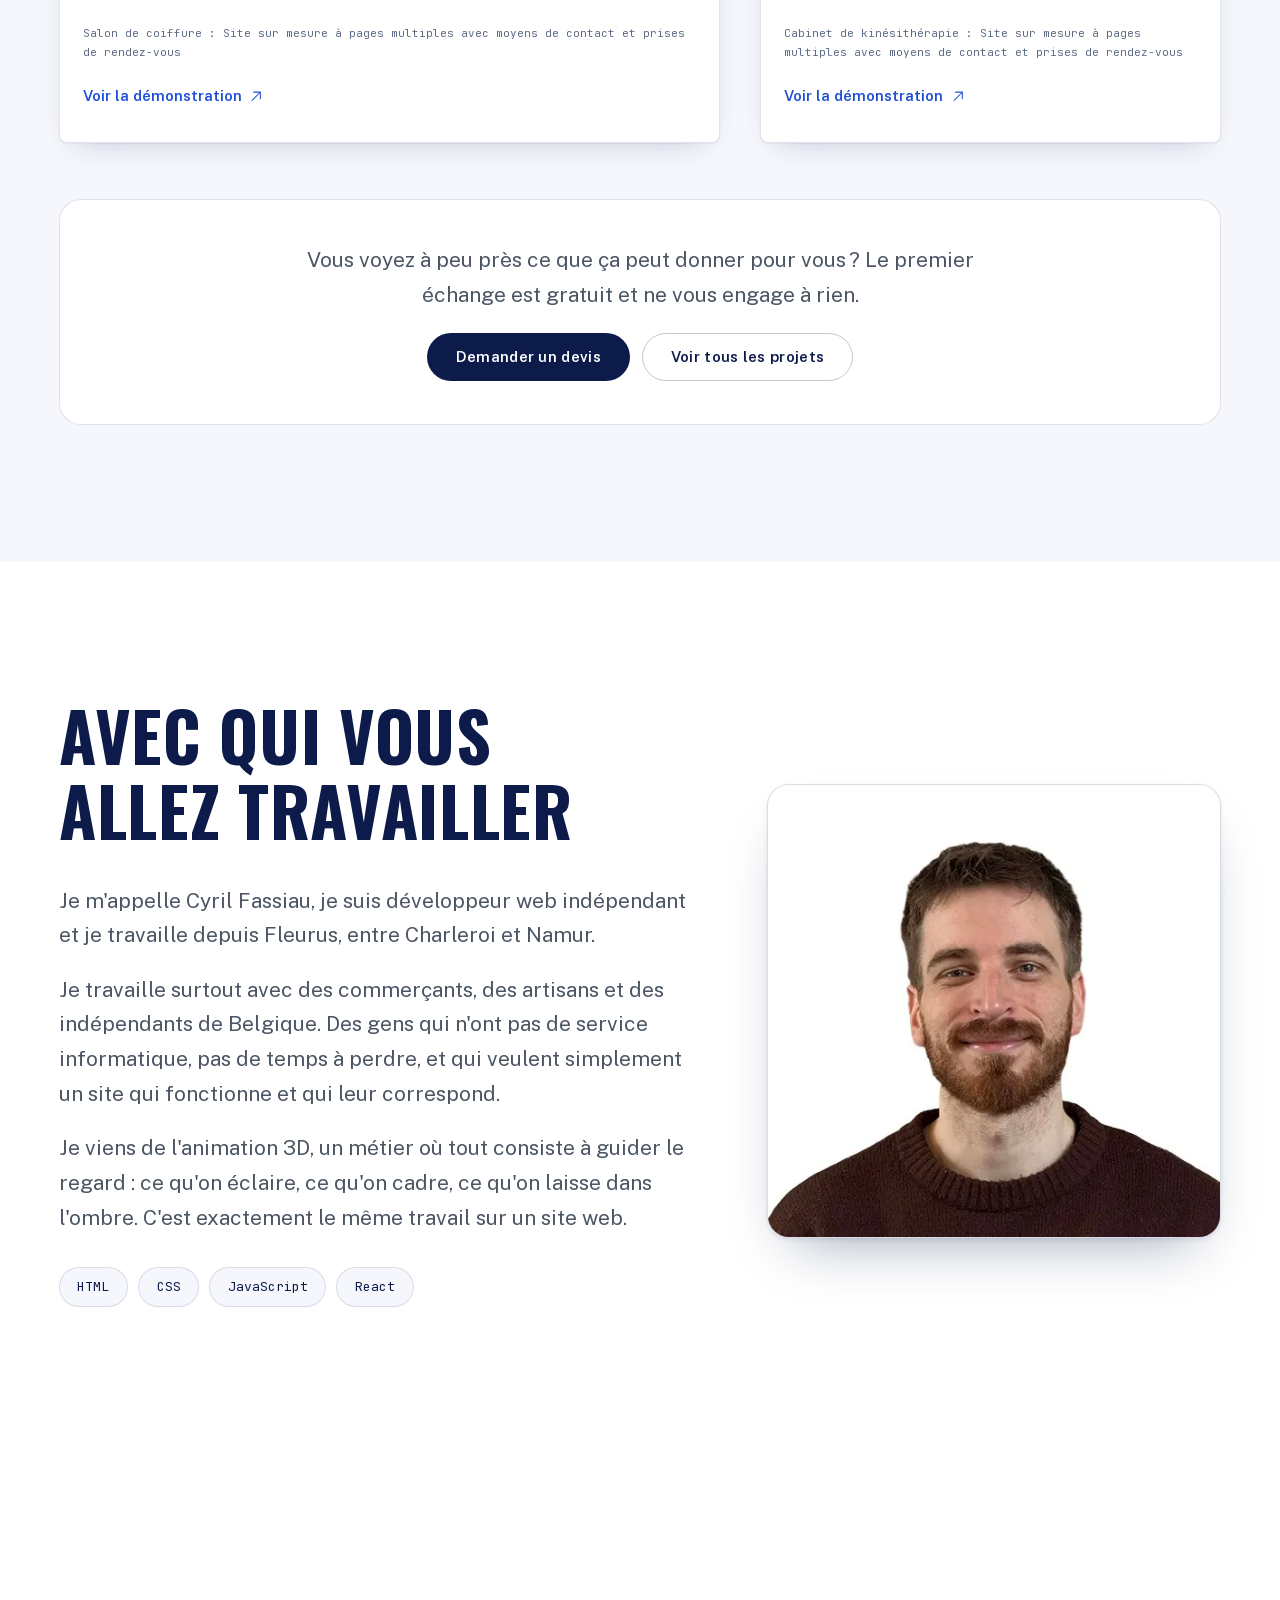
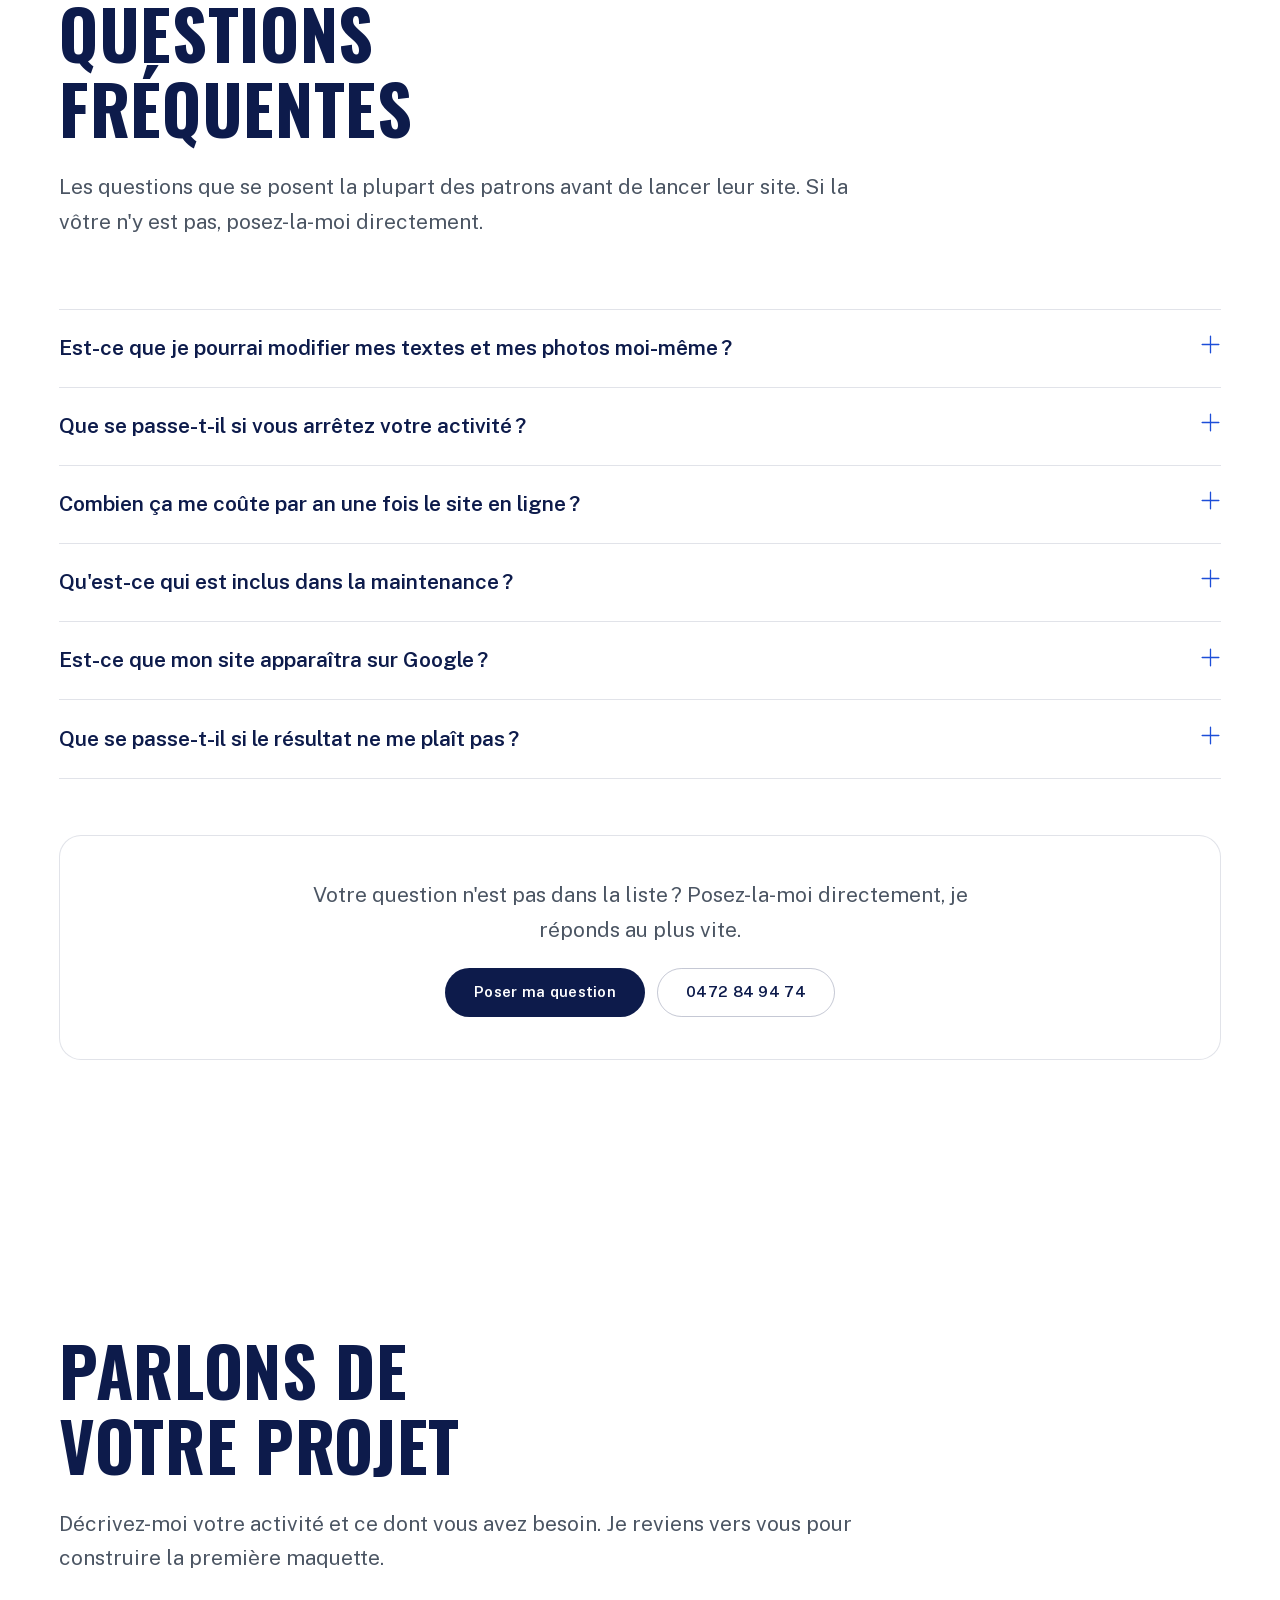
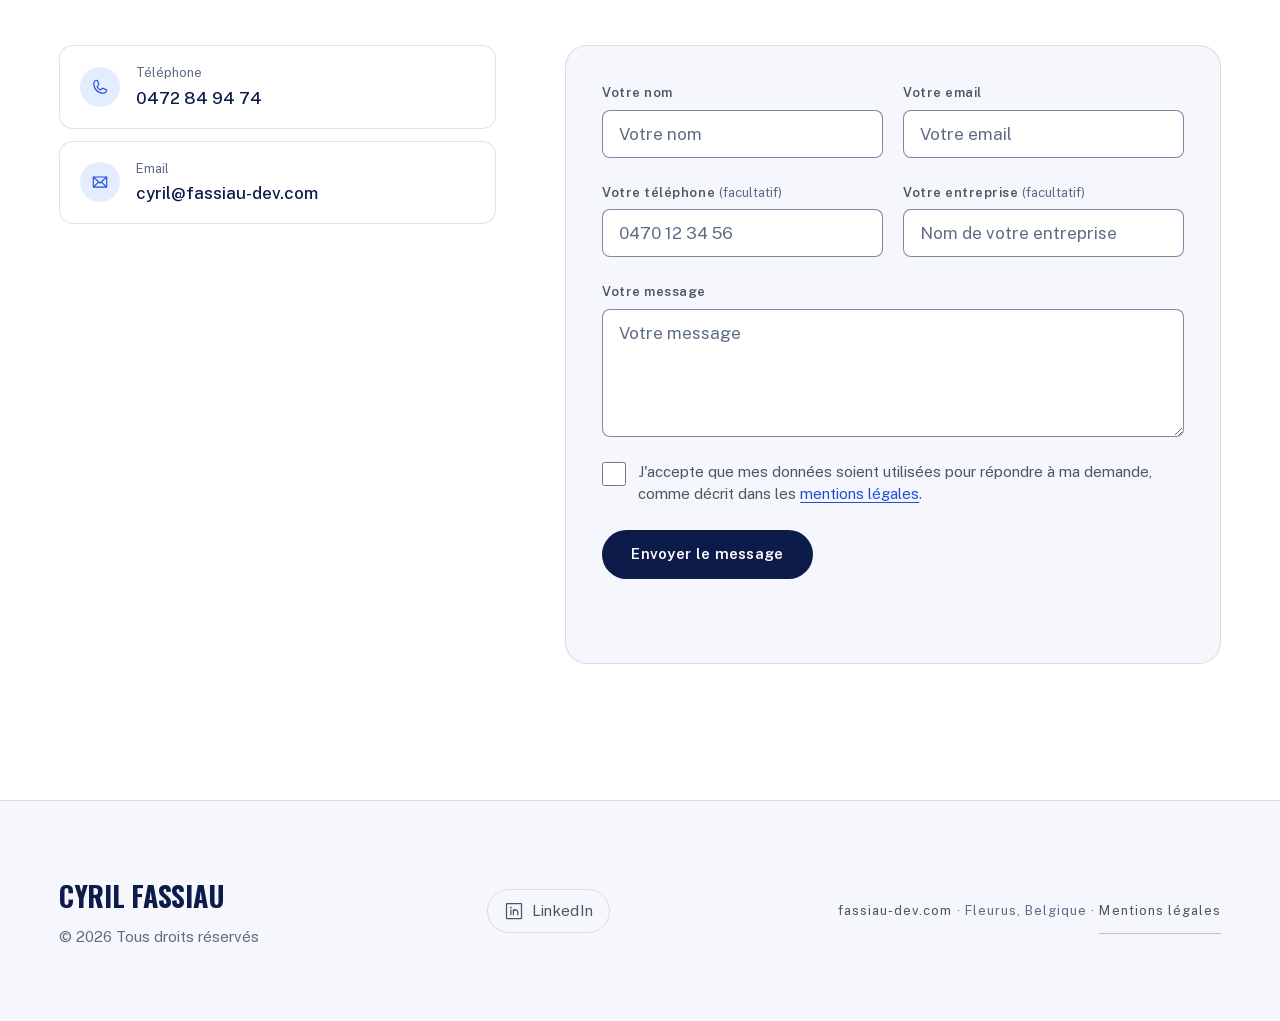
==== commit ab4d3ca8: "title changes" ====
--- a/index.html
+++ b/index.html
@@ -4,7 +4,7 @@
     <meta charset="UTF-8">
     <meta name="viewport" content="width=device-width, initial-scale=1.0">
 
-    <title>Création de site internet à Charleroi et en Wallonie | Cyril Fassiau</title>
+    <title>Création de site internet | Cyril Fassiau</title>
     <meta name="description" content="Développeur web freelance à Fleurus, près de Charleroi. Je crée le site internet des petites entreprises : design sur mesure, référencement Google et maintenance incluse. Devis gratuit.">
 
     <link rel="canonical" href="https://fassiau-dev.com/">
@@ -13,7 +13,7 @@
     <meta property="og:site_name" content="Cyril Fassiau">
     <meta property="og:locale" content="fr_BE">
     <meta property="og:url" content="https://fassiau-dev.com/">
-    <meta property="og:title" content="Création de site internet à Charleroi et en Wallonie | Cyril Fassiau">
+    <meta property="og:title" content="Création de site internet | Cyril Fassiau">
     <meta property="og:description" content="Développeur web freelance à Fleurus, près de Charleroi. Je crée le site internet des petites entreprises : design sur mesure, référencement Google et maintenance incluse. Devis gratuit.">
     <meta property="og:image" content="https://fassiau-dev.com/images/og-fassiau-dev.png">
     <meta property="og:image:width" content="1200">
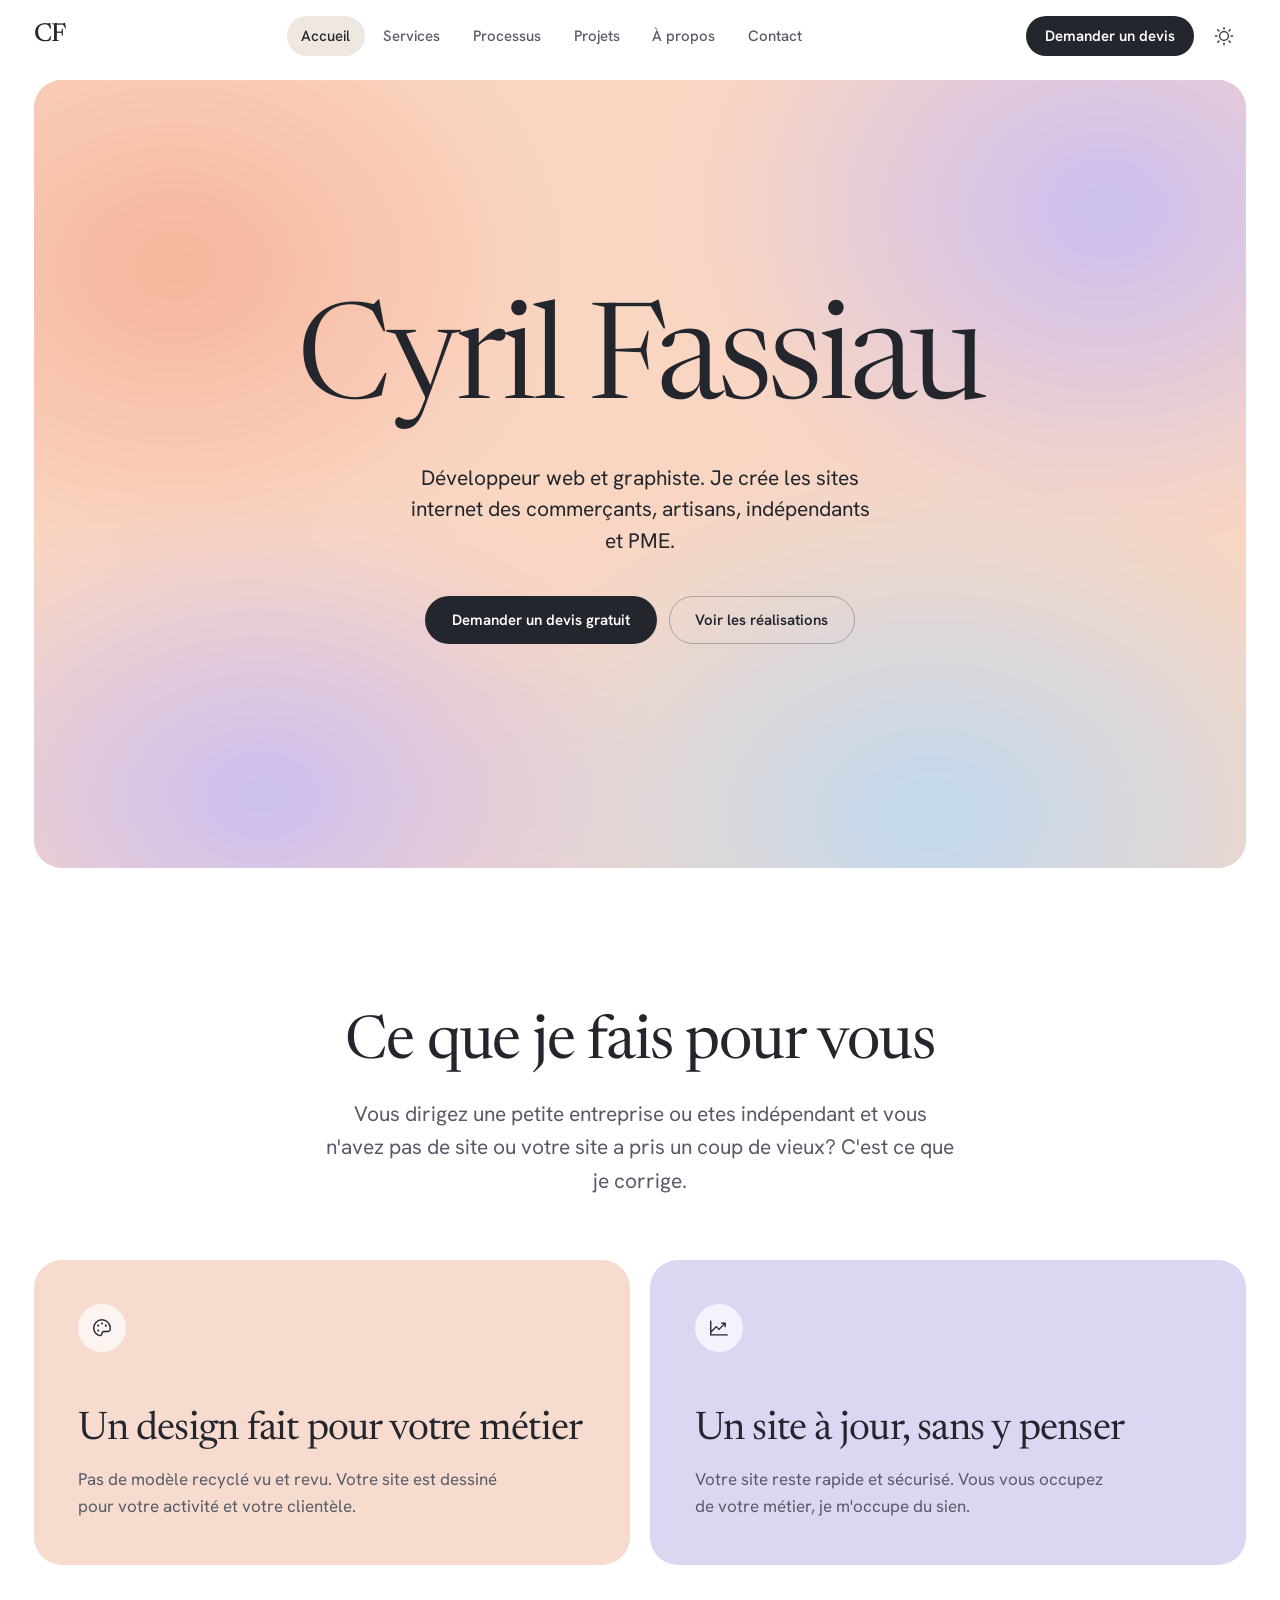
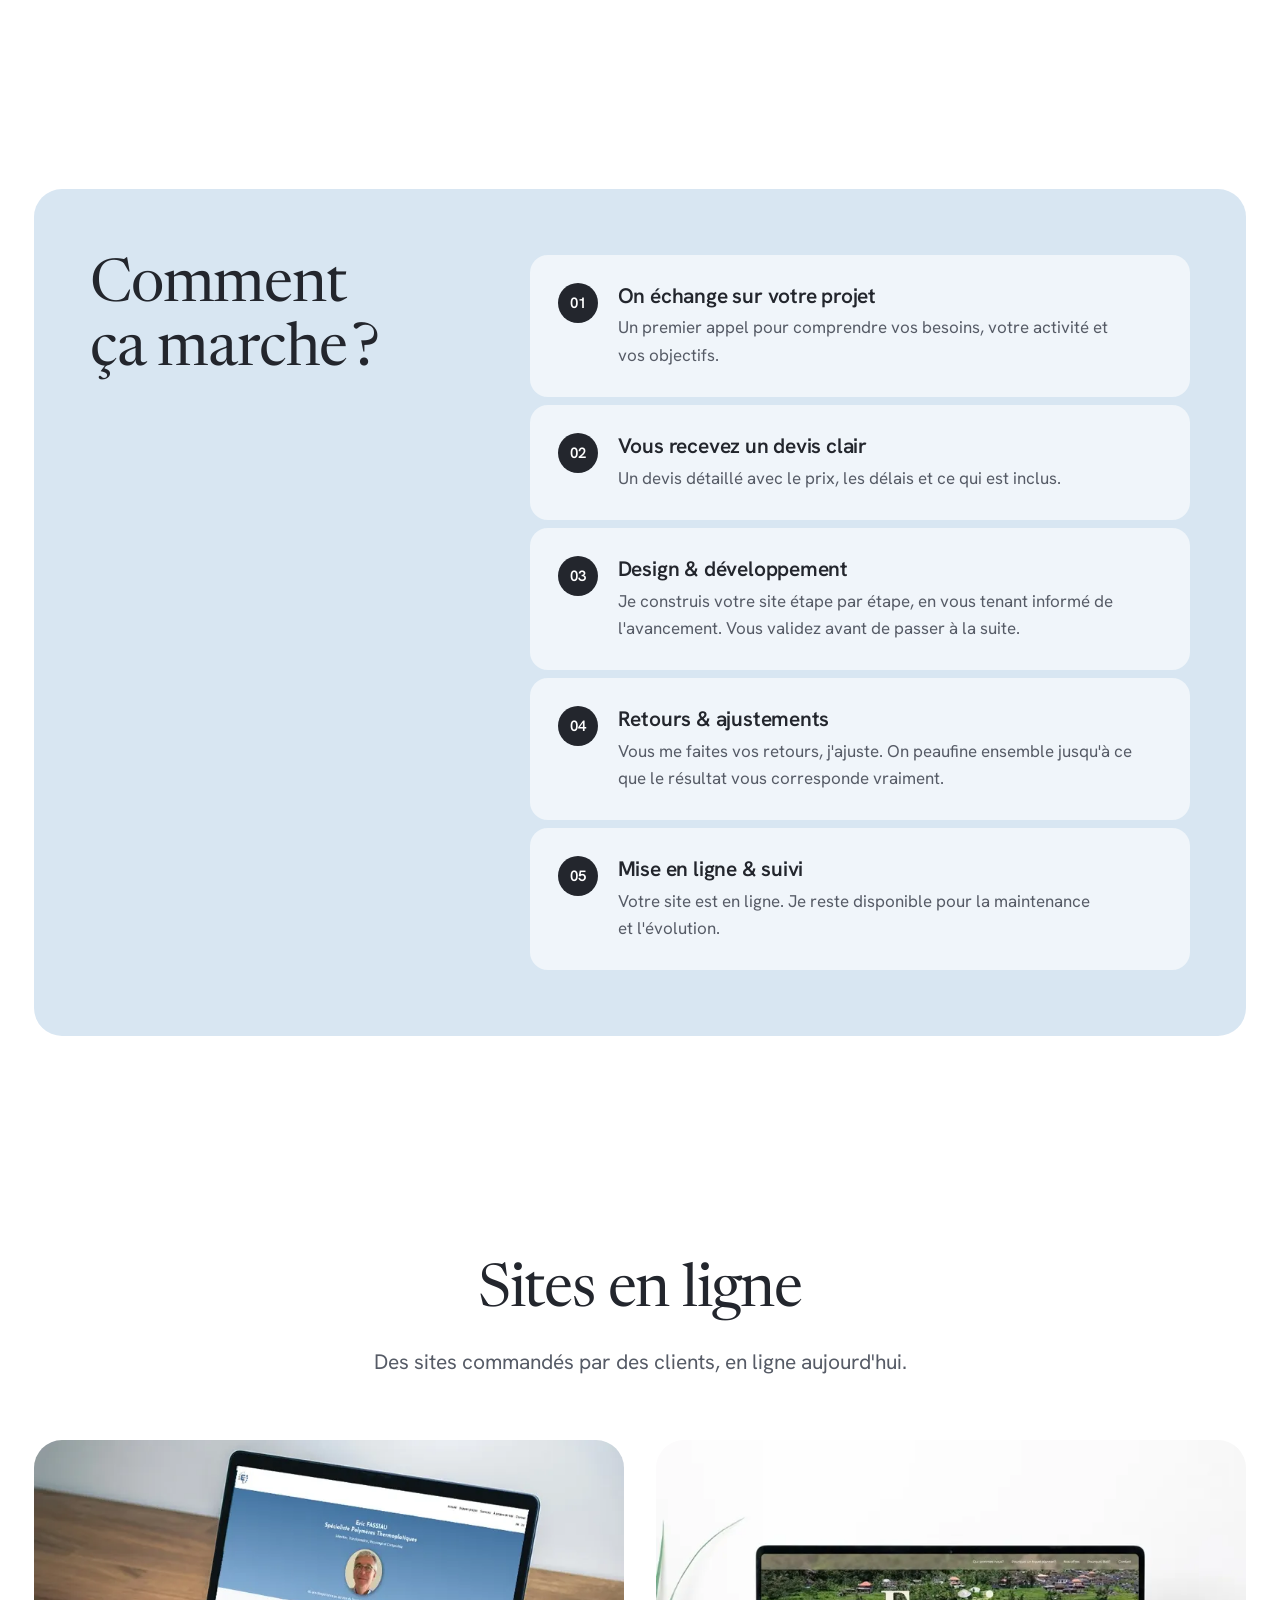
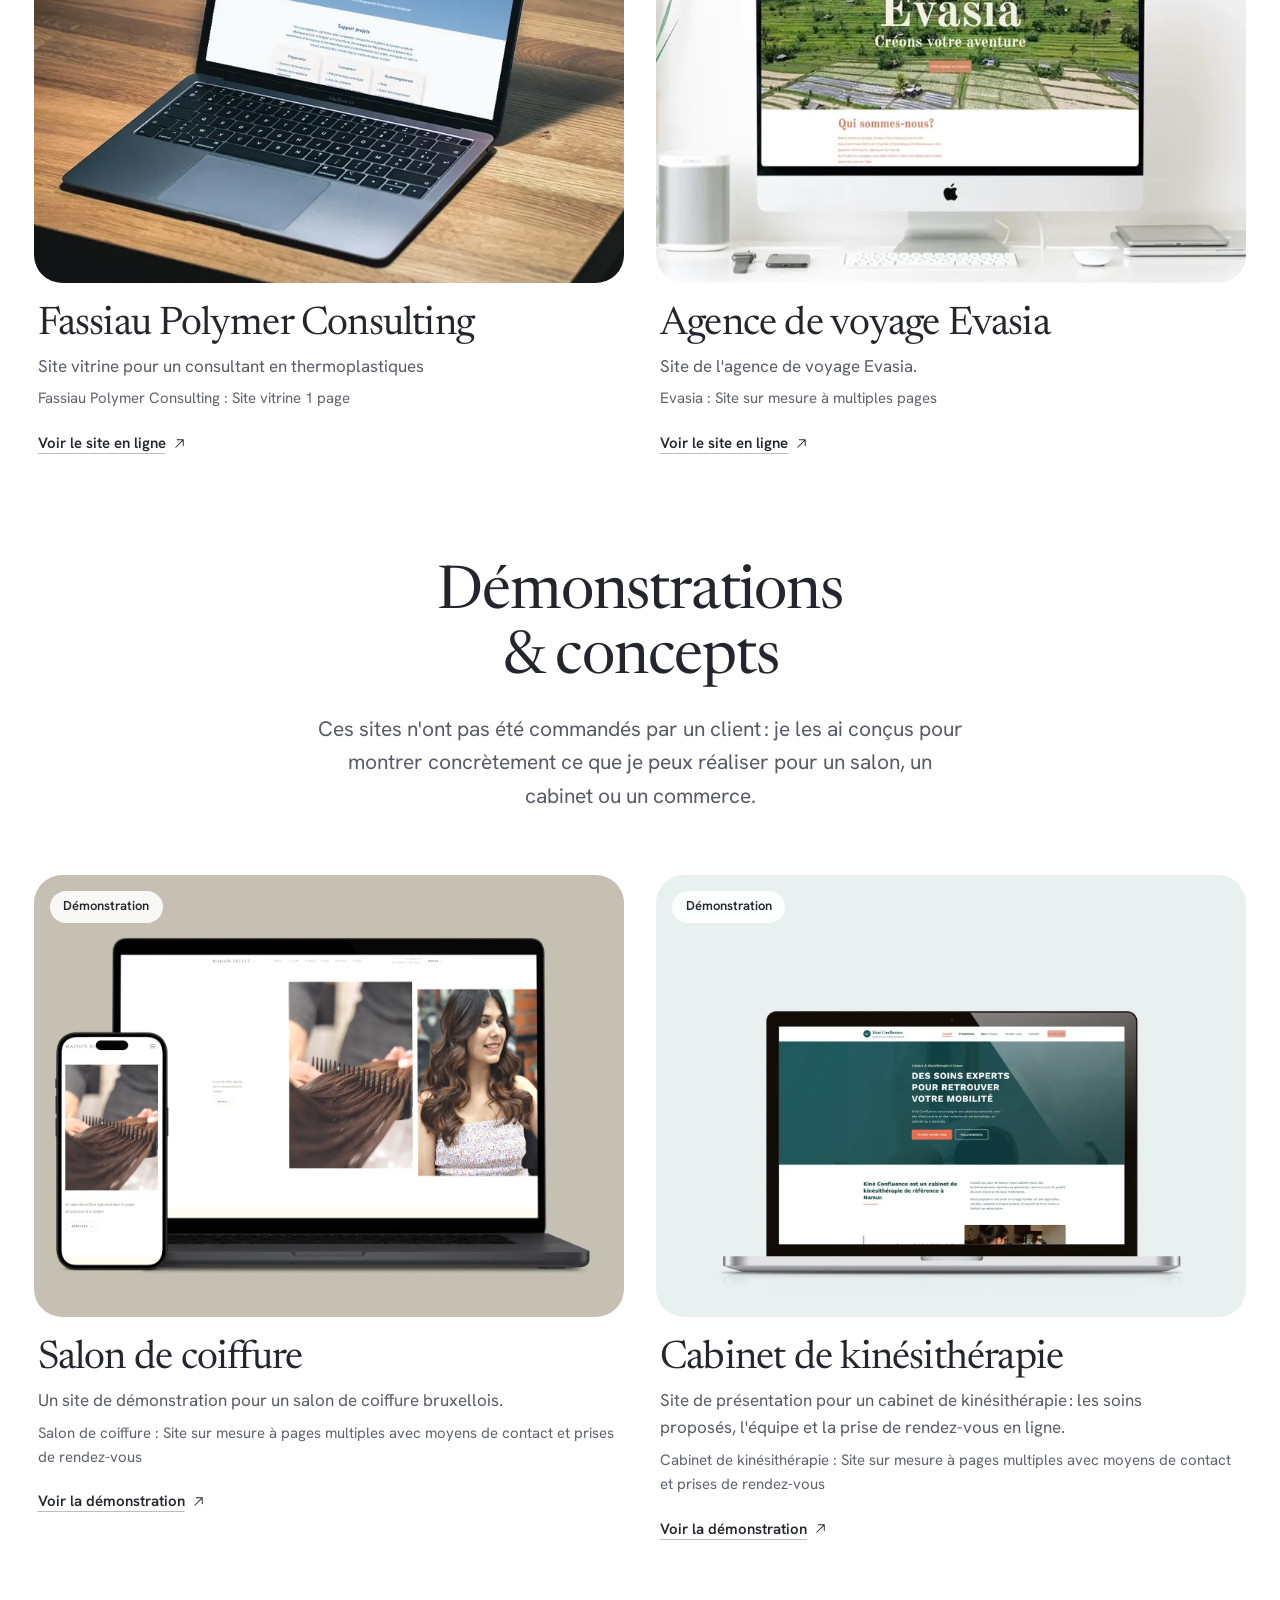
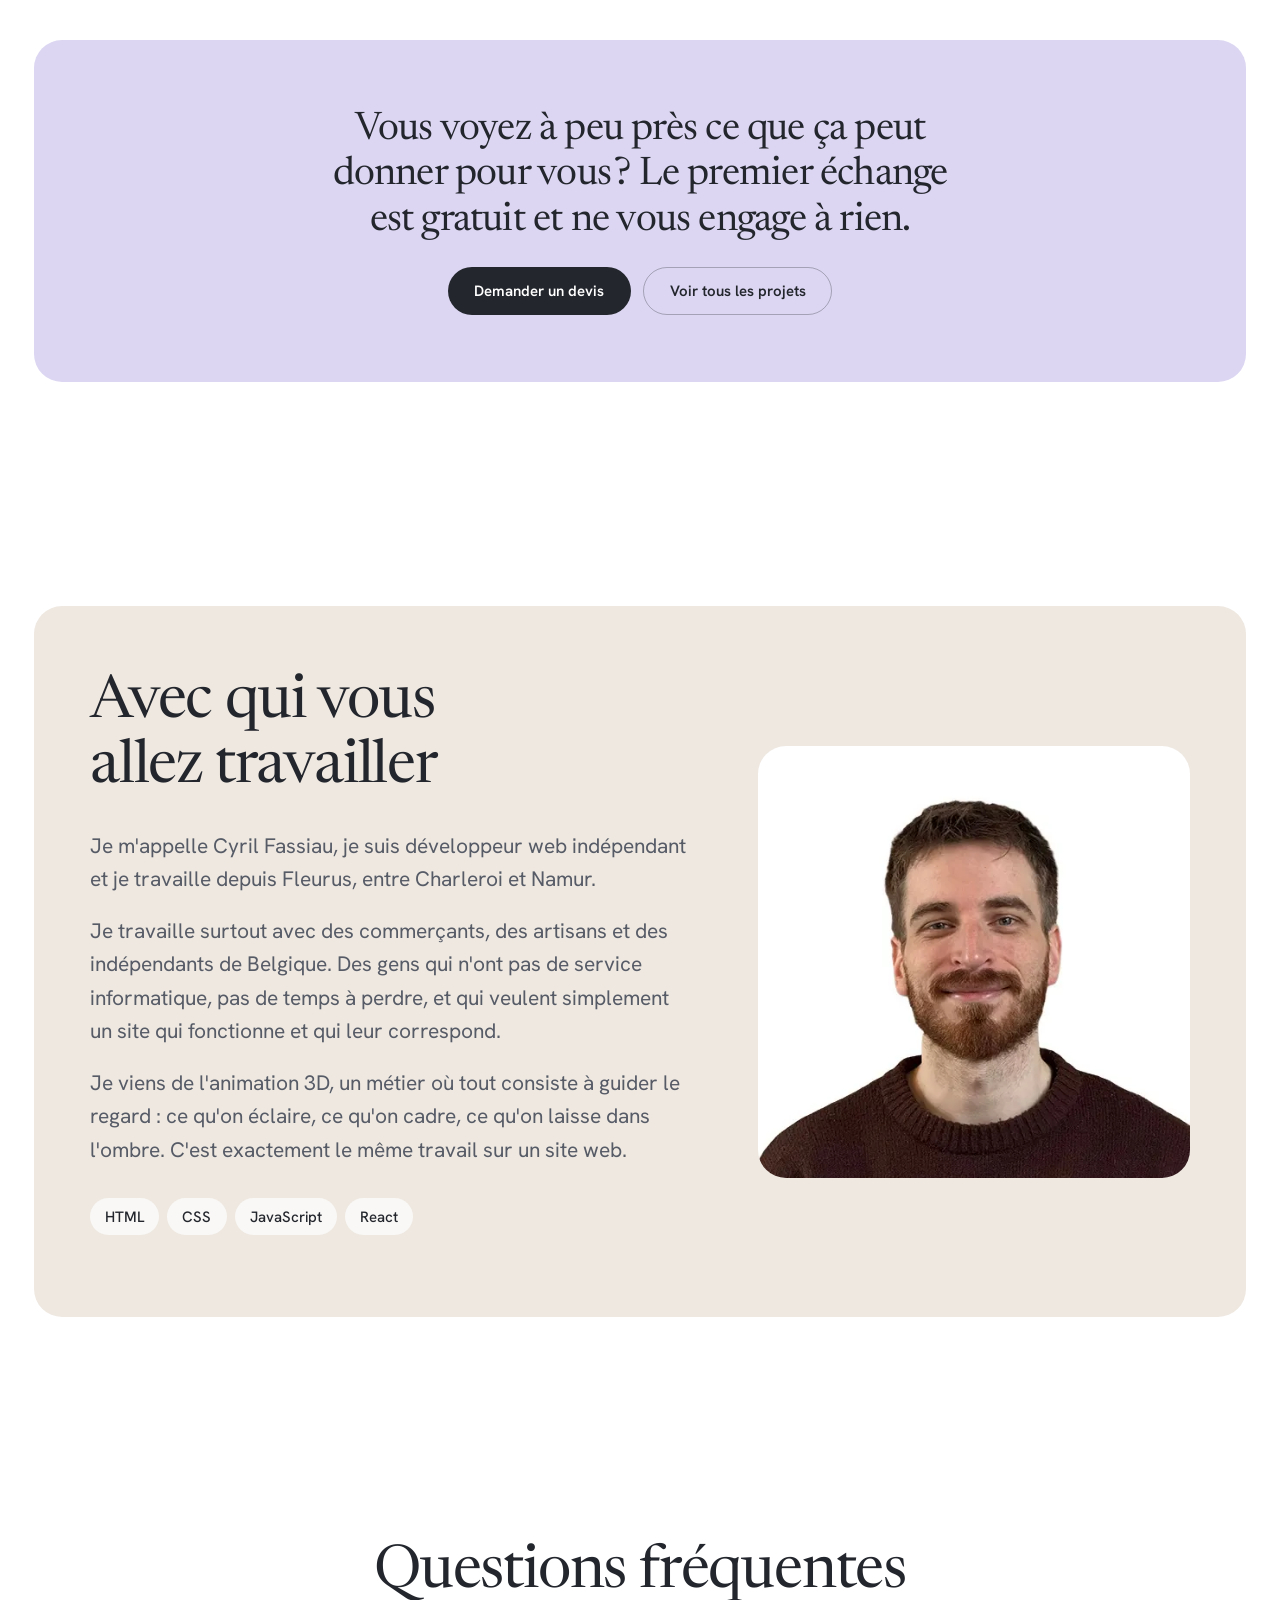
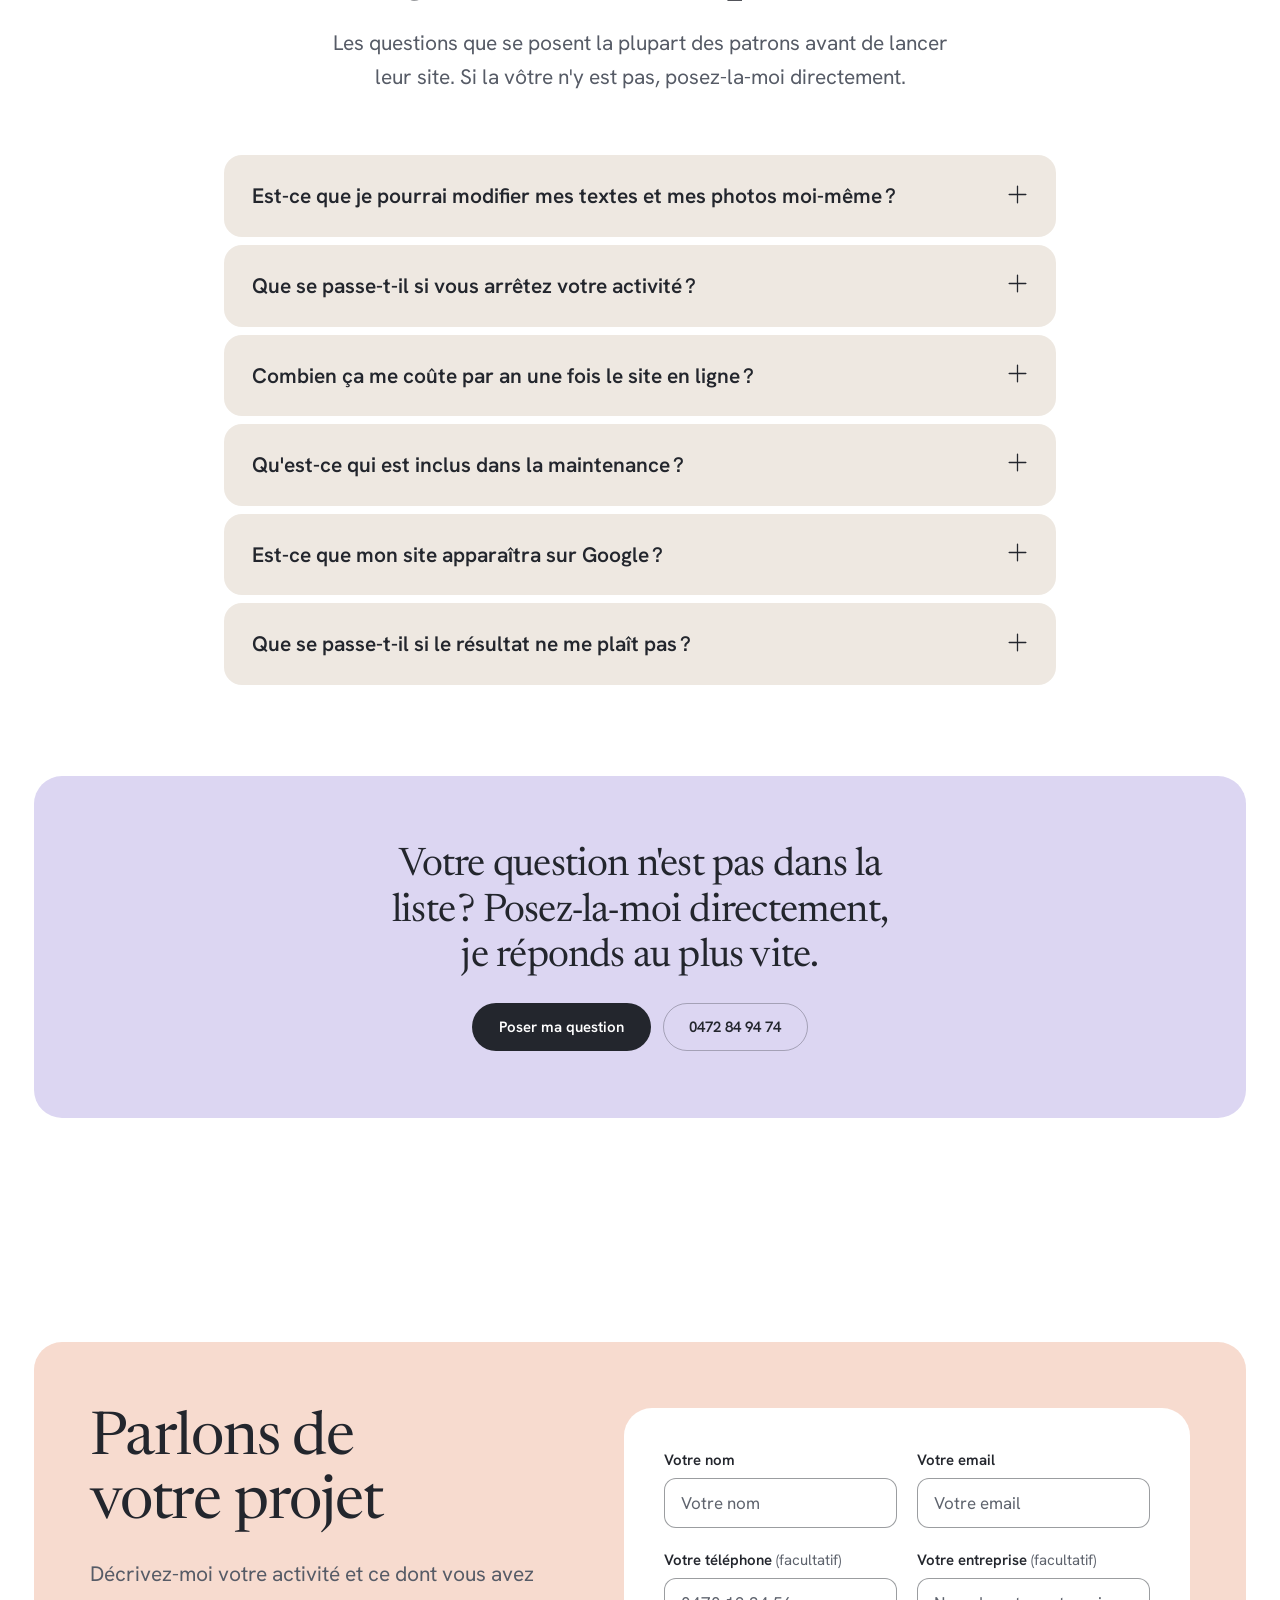
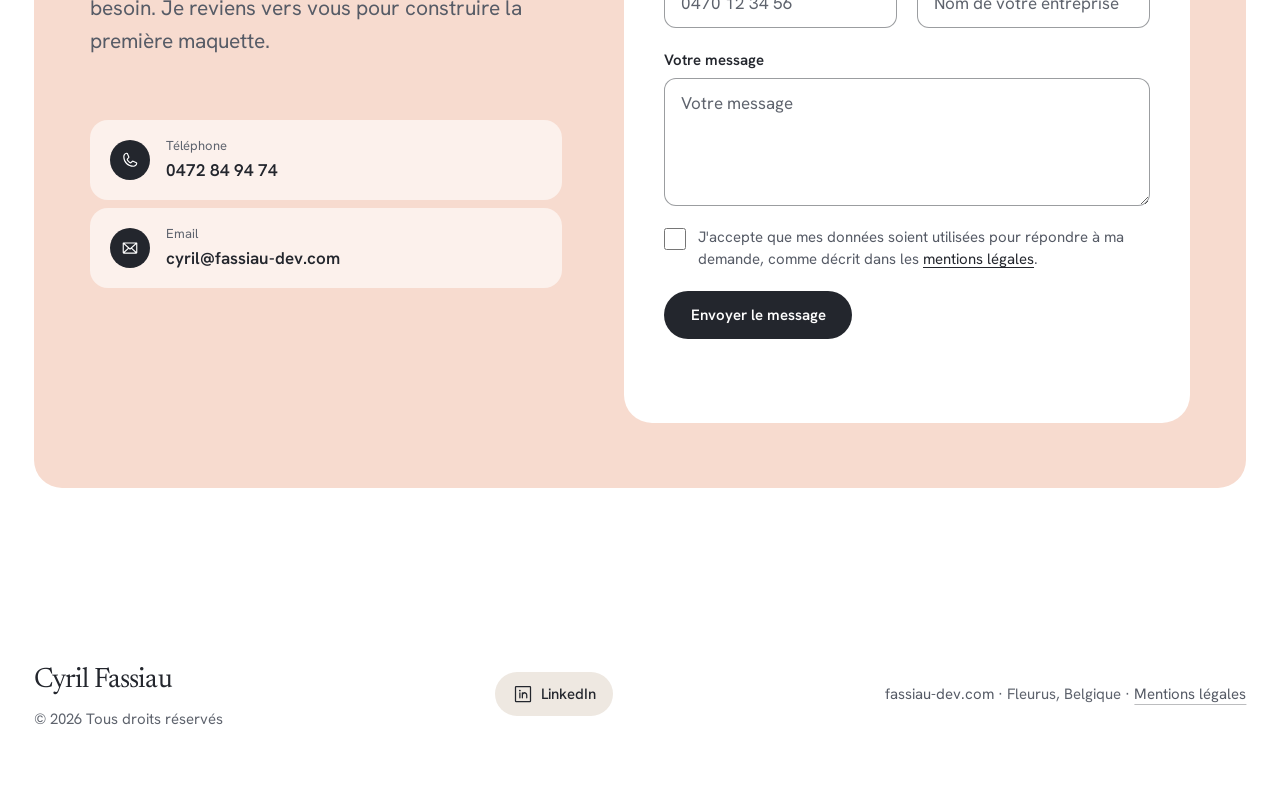
==== commit 63bc61bb: "Redesign the site with a soft pastel, editorial look Replace the navy/blue SaaS-style design with a " ====
--- a/index.html
+++ b/index.html
@@ -30,8 +30,8 @@
     <link rel="icon" href="/favicon.svg" type="image/svg+xml">
     <link rel="apple-touch-icon" href="/apple-touch-icon.png">
 
-    <link rel="preload" href="fonts/oswald-latin.woff2" as="font" type="font/woff2" crossorigin>
-    <link rel="preload" href="fonts/public-sans-latin.woff2" as="font" type="font/woff2" crossorigin>
+    <link rel="preload" href="fonts/newsreader-latin.woff2" as="font" type="font/woff2" crossorigin>
+    <link rel="preload" href="fonts/hanken-grotesk-latin.woff2" as="font" type="font/woff2" crossorigin>
     <link rel="stylesheet" href="styles.css">
     <script defer src="https://cloud.umami.is/script.js" data-website-id="9b98b790-d2c1-4912-b7ab-37dafac56db7"></script>
     <script>
@@ -167,7 +167,6 @@
 
     <!-- Icon sprite: Phosphor Icons (regular), MIT licensed. -->
     <svg class="sprite" aria-hidden="true" focusable="false" xmlns="http://www.w3.org/2000/svg">
-        <symbol id="i-code" viewBox="0 0 256 256"><path d="M69.12,94.15,28.5,128l40.62,33.85a8,8,0,1,1-10.24,12.29l-48-40a8,8,0,0,1,0-12.29l48-40a8,8,0,0,1,10.24,12.3Zm176,27.7-48-40a8,8,0,1,0-10.24,12.3L227.5,128l-40.62,33.85a8,8,0,1,0,10.24,12.29l48-40a8,8,0,0,0,0-12.29ZM162.73,32.48a8,8,0,0,0-10.25,4.79l-64,176a8,8,0,0,0,4.79,10.26A8.14,8.14,0,0,0,96,224a8,8,0,0,0,7.52-5.27l64-176A8,8,0,0,0,162.73,32.48Z"/></symbol>
         <symbol id="i-palette" viewBox="0 0 256 256"><path d="M200.77,53.89A103.27,103.27,0,0,0,128,24h-1.07A104,104,0,0,0,24,128c0,43,26.58,79.06,69.36,94.17A32,32,0,0,0,136,192a16,16,0,0,1,16-16h46.21a31.81,31.81,0,0,0,31.2-24.88,104.43,104.43,0,0,0,2.59-24A103.28,103.28,0,0,0,200.77,53.89Zm13,93.71A15.89,15.89,0,0,1,198.21,160H152a32,32,0,0,0-32,32,16,16,0,0,1-21.31,15.07C62.49,194.3,40,164,40,128a88,88,0,0,1,87.09-88h.9a88.35,88.35,0,0,1,88,87.25A88.86,88.86,0,0,1,213.81,147.6ZM140,76a12,12,0,1,1-12-12A12,12,0,0,1,140,76ZM96,100A12,12,0,1,1,84,88,12,12,0,0,1,96,100Zm0,56a12,12,0,1,1-12-12A12,12,0,0,1,96,156Zm88-56a12,12,0,1,1-12-12A12,12,0,0,1,184,100Z"/></symbol>
         <symbol id="i-chart-line-up" viewBox="0 0 256 256"><path d="M232,208a8,8,0,0,1-8,8H32a8,8,0,0,1-8-8V48a8,8,0,0,1,16,0V156.69l50.34-50.35a8,8,0,0,1,11.32,0L128,132.69,180.69,80H160a8,8,0,0,1,0-16h40a8,8,0,0,1,8,8v40a8,8,0,0,1-16,0V91.31l-58.34,58.35a8,8,0,0,1-11.32,0L96,123.31l-56,56V200H224A8,8,0,0,1,232,208Z"/></symbol>
         <symbol id="i-phone" viewBox="0 0 256 256"><path d="M222.37,158.46l-47.11-21.11-.13-.06a16,16,0,0,0-15.17,1.4,8.12,8.12,0,0,0-.75.56L134.87,160c-15.42-7.49-31.34-23.29-38.83-38.51l20.78-24.71c.2-.25.39-.5.57-.77a16,16,0,0,0,1.32-15.06l0-.12L97.54,33.64a16,16,0,0,0-16.62-9.52A56.26,56.26,0,0,0,32,80c0,79.4,64.6,144,144,144a56.26,56.26,0,0,0,55.88-48.92A16,16,0,0,0,222.37,158.46ZM176,208A128.14,128.14,0,0,1,48,80,40.2,40.2,0,0,1,82.87,40a.61.61,0,0,0,0,.12l21,47L83.2,111.86a6.13,6.13,0,0,0-.57.77,16,16,0,0,0-1,15.7c9.06,18.53,27.73,37.06,46.46,46.11a16,16,0,0,0,15.75-1.14,8.44,8.44,0,0,0,.74-.56L168.89,152l47,21.05h0s.08,0,.11,0A40.21,40.21,0,0,1,176,208Z"/></symbol>
@@ -198,6 +197,8 @@
         </nav>
 
         <div class="nav-tools">
+            <a href="#contact" class="btn btn--solid btn--sm nav-cta">Demander un devis</a>
+
             <button class="icon-btn theme-toggle" id="theme-toggle" type="button" aria-label="Basculer en thème sombre">
                 <svg class="icon icon-sun" aria-hidden="true"><use href="#i-sun"></use></svg>
                 <svg class="icon icon-moon" aria-hidden="true"><use href="#i-moon"></use></svg>
@@ -213,54 +214,30 @@
     <main id="main">
 
         <section id="home" class="hero">
-            <div class="hero-bg" aria-hidden="true">
-                <svg viewBox="0 0 1440 900" preserveAspectRatio="none" class="hero-svg" fill="none" xmlns="http://www.w3.org/2000/svg">
-                    <g id="waves">
-                        <path d="M-200,80  C150,220 350,20  700,120 S1150,280 1700,80" />
-                        <path d="M-200,140 C150,280 350,80  700,180 S1150,340 1700,140" />
-                        <path d="M-200,200 C150,340 350,140 700,240 S1150,400 1700,200" />
-                        <path d="M-200,260 C150,400 350,200 700,300 S1150,460 1700,260" />
-                        <path d="M-200,320 C150,460 350,260 700,360 S1150,520 1700,320" />
-                        <path d="M-200,380 C150,520 350,320 700,420 S1150,580 1700,380" />
-                        <path d="M-200,440 C150,580 350,380 700,480 S1150,640 1700,440" />
-                        <path d="M-200,500 C150,640 350,440 700,540 S1150,700 1700,500" />
-                        <path d="M-200,560 C150,700 350,500 700,600 S1150,760 1700,560" />
-                        <path d="M-200,620 C150,760 350,560 700,660 S1150,820 1700,620" />
-                    </g>
-                </svg>
-            </div>
-
-            <div class="hero-content">
-                <h1 class="hero-heading">Cyril Fassiau</h1>
-                <p class="hero-tagline">Développeur web et graphiste.</p>
-                <p class="hero-tagline">Création de sites internet pour les commerçants, artisans, indépendants et PME.</p>
-                <div class="hero-buttons">
-                    <a href="#contact" class="btn btn--solid">Demander un devis gratuit</a>
-                    <a href="#projects" class="btn btn--ghost">Voir les réalisations</a>
-                </div>
-                
-               
+            <div class="shell">
+                <div class="hero-frame">
+                    <div class="hero-glow" aria-hidden="true"></div>
+                    <div class="hero-content">
+                        <h1 class="hero-heading">Cyril Fassiau</h1>
+                        <p class="hero-tagline">Développeur web et graphiste. Je crée les sites internet des commerçants, artisans, indépendants et PME.</p>
+                        <div class="hero-buttons">
+                            <a href="#contact" class="btn btn--solid">Demander un devis gratuit</a>
+                            <a href="#projects" class="btn btn--ghost">Voir les réalisations</a>
+                        </div>
+                    </div>
+                </div>
             </div>
         </section>
 
-        <section id="services" class="section section--sunken">
+        <section id="services" class="section">
             <div class="shell">
-                <div class="section-head reveal">
+                <div class="section-head">
                     <h2 class="section-title">Ce que je fais pour vous</h2>
                     <p class="section-intro">Vous dirigez une petite entreprise ou etes indépendant et vous n'avez pas de site ou votre site a pris un coup de vieux? C'est ce que je corrige.</p>
                 </div>
 
                 <div class="services-grid">
-                    <article class="service-card reveal">
-                        <div class="service-icon" aria-hidden="true">
-                            <svg class="icon"><use href="#i-code"></use></svg>
-                        </div>
-                        <h3 class="service-heading">Un site qui vous amène des clients</h3>
-                        <p class="service-text">Vos clients vous cherchent sur Google et tombent sur vos concurrents. Je construis le site qui vous rend visible, explique clairement ce que vous faites et donne envie de vous appeler.</p>
-                      
-                    </article>
-
-                    <article class="service-card reveal" style="--reveal-delay: 90ms">
+                    <article class="service-card">
                         <div class="service-icon" aria-hidden="true">
                             <svg class="icon"><use href="#i-palette"></use></svg>
                         </div>
@@ -269,7 +246,7 @@
                         
                     </article>
 
-                    <article class="service-card reveal" style="--reveal-delay: 180ms">
+                    <article class="service-card">
                         <div class="service-icon" aria-hidden="true">
                             <svg class="icon"><use href="#i-chart-line-up"></use></svg>
                         </div>
@@ -283,22 +260,22 @@
 
         <section id="process" class="section">
             <div class="shell">
-                <div class="process-layout">
+                <div class="process-layout panel panel--ciel">
                     <div class="process-aside">
-                        <div class="section-head reveal">
+                        <div class="section-head">
                             <h2 class="section-title">Comment ça marche&#8239;?</h2>
                         </div>
                     </div>
 
                     <ol class="process-rail">
-                        <li class="process-step reveal">
+                        <li class="process-step">
                             <span class="process-number" aria-hidden="true">01</span>
                             <div>
                                 <h3 class="process-heading">On échange sur votre projet</h3>
                                 <p class="process-text">Un premier appel pour comprendre vos besoins, votre activité et vos objectifs.</p>
                             </div>
                         </li>
-                        <li class="process-step reveal">
+                        <li class="process-step">
                             <span class="process-number" aria-hidden="true">02</span>
                             <div>
                                 <h3 class="process-heading">Vous recevez un devis clair</h3>
@@ -306,7 +283,7 @@
                            
                             </div>
                         </li>
-                        <li class="process-step reveal">
+                        <li class="process-step">
                             <span class="process-number" aria-hidden="true">03</span>
                             <div>
                                 <h3 class="process-heading">Design &amp; développement</h3>
@@ -314,14 +291,14 @@
                          
                             </div>
                         </li>
-                        <li class="process-step reveal">
+                        <li class="process-step">
                             <span class="process-number" aria-hidden="true">04</span>
                             <div>
                                 <h3 class="process-heading">Retours &amp; ajustements</h3>
                                 <p class="process-text">Vous me faites vos retours, j'ajuste. On peaufine ensemble jusqu'à ce que le résultat vous corresponde vraiment.</p>
                             </div>
                         </li>
-                        <li class="process-step reveal">
+                        <li class="process-step">
                             <span class="process-number" aria-hidden="true">05</span>
                             <div>
                                 <h3 class="process-heading">Mise en ligne &amp; suivi</h3>
@@ -338,13 +315,13 @@
             <div class="shell">
 
                 <div class="projects-block">
-                    <div class="section-head reveal">
+                    <div class="section-head">
                         <h2 class="section-title">Sites en ligne</h2>
                         <p class="section-intro">Des sites commandés par des clients, en ligne aujourd'hui.</p>
                     </div>
 
                     <div class="projects-grid">
-                        <article class="project-card reveal">
+                        <article class="project-card">
                             <div class="project-image-wrapper">
                                 <picture>
                                     <source srcset="images/site-fassiau-polymer-consulting.webp" type="image/webp">
@@ -362,7 +339,7 @@
                             </div>
                         </article>
 
-                        <article class="project-card reveal" style="--reveal-delay: 90ms">
+                        <article class="project-card">
                             <div class="project-image-wrapper">
                                 <picture>
                                     <source srcset="images/site-agence-voyage-evasia.webp" type="image/webp">
@@ -381,7 +358,7 @@
                         </article>
                     </div>
 <!-- 
-                    <figure class="testimonial reveal">
+                    <figure class="testimonial">
                         <blockquote class="testimonial-quote">
                             <p>«&#8239;[[TÉMOIGNAGE 1 : citation du client, 2 à 3 phrases, avec ses mots à lui]]&#8239;»</p>
                         </blockquote>
@@ -398,13 +375,13 @@
                 </div>
 
                 <div class="projects-block">
-                    <div class="section-head reveal">
+                    <div class="section-head">
                         <h2 class="section-title">Démonstrations &amp; concepts</h2>
                         <p class="section-intro">Ces sites n'ont pas été commandés par un client&#8239;: je les ai conçus pour montrer concrètement ce que je peux réaliser pour un salon, un cabinet ou un commerce.</p>
                     </div>
 
                     <div class="projects-grid">
-                        <article class="project-card reveal">
+                        <article class="project-card">
                             <div class="project-image-wrapper">
                                 <span class="project-badge">Démonstration</span>
                                 <picture>
@@ -423,7 +400,7 @@
                             </div>
                         </article>
 
-                        <article class="project-card reveal" style="--reveal-delay: 90ms">
+                        <article class="project-card">
                             <div class="project-image-wrapper">
                                 <span class="project-badge">Démonstration</span>
                                 <picture>
@@ -444,7 +421,7 @@
                     </div>
                 </div>
 
-                <div class="cta-band reveal">
+                <div class="cta-band">
                     <p class="cta-band-text">Vous voyez à peu près ce que ça peut donner pour vous&#8239;? Le premier échange est gratuit et ne vous engage à rien.</p>
                     <div class="cta-band-actions">
                         <a href="#contact" class="btn btn--solid">Demander un devis</a>
@@ -456,8 +433,8 @@
 
         <section id="about" class="section">
             <div class="shell">
-                <div class="about-layout">
-                    <div class="about-content reveal">
+                <div class="about-layout panel panel--sable">
+                    <div class="about-content">
                         <h2 class="section-title about-title">Avec qui vous allez travailler</h2>
                         <p class="about-text">
                             Je m'appelle Cyril Fassiau, je suis développeur web indépendant et je travaille depuis Fleurus, entre Charleroi et Namur.
@@ -478,7 +455,7 @@
                         </ul>
                     </div>
 
-                    <div class="about-image-col reveal" style="--reveal-delay: 120ms">
+                    <div class="about-image-col">
                         <div class="about-image-wrapper">
                             <picture>
                                 <source srcset="images/cyril-fassiau-developpeur-web.webp" type="image/webp">
@@ -492,13 +469,13 @@
 
         <!-- <section id="pricing" class="section section--sunken">
             <div class="shell">
-                <div class="section-head reveal">
+                <div class="section-head">
                     <h2 class="section-title">Tarifs</h2>
                     <p class="section-intro">Les tarifs des sites ci-dessous incluent tout le processus : le design, le développement et l'hébergement</p>
                 </div>
 
                 <div class="pricing-grid">
-                    <article class="pricing-card reveal">
+                    <article class="pricing-card">
                         <h3 class="pricing-name">Site vitrine</h3>
                         <p class="pricing-amount">
                             <span class="pricing-from">À partir de</span>
@@ -517,7 +494,7 @@
                         </div>
                     </article>
 
-                    <article class="pricing-card reveal" style="--reveal-delay: 90ms">
+                    <article class="pricing-card">
                         <h3 class="pricing-name">Site sur mesure</h3>
                         <p class="pricing-amount">
                             <span class="pricing-from">À partir de</span>
@@ -535,7 +512,7 @@
                         </div>
                     </article>
 
-                    <article class="pricing-card reveal" style="--reveal-delay: 180ms">
+                    <article class="pricing-card">
                         <h3 class="pricing-name">Maintenance</h3>
                         <p class="pricing-amount">
                             <span class="pricing-from">À partir de</span>
@@ -554,18 +531,18 @@
                     </article>
                 </div>
 
-                <p class="pricing-note reveal">Chaque projet reste devisé après notre premier échange, gratuitement et sans engagement.</p>
+                <p class="pricing-note">Chaque projet reste devisé après notre premier échange, gratuitement et sans engagement.</p>
             </div>
         </section> -->
 
         <section id="faq" class="section">
             <div class="shell">
-                <div class="section-head reveal">
+                <div class="section-head">
                     <h2 class="section-title">Questions fréquentes</h2>
                     <p class="section-intro">Les questions que se posent la plupart des patrons avant de lancer leur site. Si la vôtre n'y est pas, posez-la-moi directement.</p>
                 </div>
 
-                <div class="faq-list reveal">
+                <div class="faq-list">
                     <!-- <details class="faq-item">
                         <summary class="faq-question">
                             <span>Combien coûte un site internet&#8239;?</span>
@@ -647,7 +624,7 @@
                     </details>
                 </div>
 
-                <div class="cta-band reveal">
+                <div class="cta-band">
                     <p class="cta-band-text">Votre question n'est pas dans la liste&#8239;? Posez-la-moi directement, je réponds au plus vite.</p>
                     <div class="cta-band-actions">
                         <a href="#contact" class="btn btn--solid">Poser ma question</a>
@@ -659,13 +636,13 @@
 
         <section id="contact" class="section">
             <div class="shell">
-                <div class="section-head reveal">
-                    <h2 class="section-title">Parlons de votre projet</h2>
-                    <p class="section-intro">Décrivez-moi votre activité et ce dont vous avez besoin. Je reviens vers vous pour construire la première maquette.</p>
-                </div>
-
-                <div class="contact-layout">
-                    <div class="reveal">
+                <div class="contact-layout contact-panel panel panel--peche">
+                    <div>
+                        <div class="section-head">
+                            <h2 class="section-title">Parlons de votre projet</h2>
+                            <p class="section-intro">Décrivez-moi votre activité et ce dont vous avez besoin. Je reviens vers vous pour construire la première maquette.</p>
+                        </div>
+
                         <ul class="contact-info-grid">
                             <li>
                                 <a href="tel:+32472849474" class="contact-info-item">
@@ -693,13 +670,13 @@
                     </div>
 
                     <form
-                      class="contact-form reveal"
+                      class="contact-form"
                       id="contact-form"
                       name="contact"
                       method="POST"
                       data-netlify="true"
                       netlify-honeypot="bot-field"
-                      style="--reveal-delay: 120ms"
+                     
                     >
                       <!-- requis par Netlify pour associer les soumissions au formulaire "contact" -->
                       <input type="hidden" name="form-name" value="contact" />
--- a/styles.css
+++ b/styles.css
@@ -1,118 +1,88 @@
 @font-face {
-  font-family: 'Public Sans';
+  font-family: 'Newsreader';
+  font-style: normal;
+  font-weight: 200 800;
+  font-display: swap;
+  src: url('fonts/newsreader-latin-ext.woff2') format('woff2');
+  unicode-range: U+0100-02BA, U+02BD-02C5, U+02C7-02CC, U+02CE-02D7, U+02DD-02FF, U+0304, U+0308, U+0329, U+1D00-1DBF, U+1E00-1E9F, U+1EF2-1EFF, U+2020, U+20A0-20AB, U+20AD-20C4, U+2113, U+2C60-2C7F, U+A720-A7FF;
+}
+@font-face {
+  font-family: 'Newsreader';
+  font-style: normal;
+  font-weight: 200 800;
+  font-display: swap;
+  src: url('fonts/newsreader-latin.woff2') format('woff2');
+  unicode-range: U+0000-00FF, U+0131, U+0152-0153, U+02BB-02BC, U+02C6, U+02DA, U+02DC, U+0304, U+0308, U+0329, U+2000-206F, U+20AC, U+2122, U+2191, U+2193, U+2212, U+2215, U+FEFF, U+FFFD;
+}
+@font-face {
+  font-family: 'Hanken Grotesk';
   font-style: normal;
   font-weight: 100 900;
   font-display: swap;
-  src: url('fonts/public-sans-latin-ext.woff2') format('woff2');
-  unicode-range: U+0100-02BA, U+02BD-02C5, U+02C7-02CC, U+02CE-02D7, U+02DD-02FF, U+0304, U+0308, U+0329, U+1D00-1DBF, U+1E00-1E9F, U+1EF2-1EFF, U+2020, U+20A0-20AB, U+20AD-20C0, U+2113, U+2C60-2C7F, U+A720-A7FF;
+  src: url('fonts/hanken-grotesk-latin-ext.woff2') format('woff2');
+  unicode-range: U+0100-02BA, U+02BD-02C5, U+02C7-02CC, U+02CE-02D7, U+02DD-02FF, U+0304, U+0308, U+0329, U+1D00-1DBF, U+1E00-1E9F, U+1EF2-1EFF, U+2020, U+20A0-20AB, U+20AD-20C4, U+2113, U+2C60-2C7F, U+A720-A7FF;
 }
 @font-face {
-  font-family: 'Public Sans';
+  font-family: 'Hanken Grotesk';
   font-style: normal;
   font-weight: 100 900;
   font-display: swap;
-  src: url('fonts/public-sans-latin.woff2') format('woff2');
+  src: url('fonts/hanken-grotesk-latin.woff2') format('woff2');
   unicode-range: U+0000-00FF, U+0131, U+0152-0153, U+02BB-02BC, U+02C6, U+02DA, U+02DC, U+0304, U+0308, U+0329, U+2000-206F, U+20AC, U+2122, U+2191, U+2193, U+2212, U+2215, U+FEFF, U+FFFD;
 }
-@font-face {
-  font-family: 'Oswald';
-  font-style: normal;
-  font-weight: 500 700;
-  font-display: swap;
-  src: url('fonts/oswald-latin-ext.woff2') format('woff2');
-  unicode-range: U+0100-02BA, U+02BD-02C5, U+02C7-02CC, U+02CE-02D7, U+02DD-02FF, U+0304, U+0308, U+0329, U+1D00-1DBF, U+1E00-1E9F, U+1EF2-1EFF, U+2020, U+20A0-20AB, U+20AD-20C0, U+2113, U+2C60-2C7F, U+A720-A7FF;
-}
-@font-face {
-  font-family: 'Oswald';
-  font-style: normal;
-  font-weight: 500 700;
-  font-display: swap;
-  src: url('fonts/oswald-latin.woff2') format('woff2');
-  unicode-range: U+0000-00FF, U+0131, U+0152-0153, U+02BB-02BC, U+02C6, U+02DA, U+02DC, U+0304, U+0308, U+0329, U+2000-206F, U+20AC, U+2122, U+2191, U+2193, U+2212, U+2215, U+FEFF, U+FFFD;
-}
-@font-face {
-  font-family: 'JetBrains Mono';
-  font-style: normal;
-  font-weight: 400 700;
-  font-display: swap;
-  src: url('fonts/jetbrains-mono-latin-ext.woff2') format('woff2');
-  unicode-range: U+0100-02BA, U+02BD-02C5, U+02C7-02CC, U+02CE-02D7, U+02DD-02FF, U+0304, U+0308, U+0329, U+1D00-1DBF, U+1E00-1E9F, U+1EF2-1EFF, U+2020, U+20A0-20AB, U+20AD-20C0, U+2113, U+2C60-2C7F, U+A720-A7FF;
-}
-@font-face {
-  font-family: 'JetBrains Mono';
-  font-style: normal;
-  font-weight: 400 700;
-  font-display: swap;
-  src: url('fonts/jetbrains-mono-latin.woff2') format('woff2');
-  unicode-range: U+0000-00FF, U+0131, U+0152-0153, U+02BB-02BC, U+02C6, U+02DA, U+02DC, U+0304, U+0308, U+0329, U+2000-206F, U+20AC, U+2122, U+2191, U+2193, U+2212, U+2215, U+FEFF, U+FFFD;
-}
 
 
 
 :root {
- 
-  --brand-navy: #0D1B4B;
-  --brand-deep: #060f2a;
-  --brand-raised: #142157;
-  --accent: #3b82f6;
-
- 
-  --bg: #ffffff;
-  --bg-sunken: #f5f7fc;
-  --surface: #ffffff;
-  --surface-raised: #f5f7fc;
-  --border: rgba(13, 27, 75, 0.12);
-  --border-strong: rgba(13, 27, 75, 0.24);
- 
-  --field-border: rgba(13, 27, 75, 0.52);
-  --text: #0D1B4B;
-  --text-muted: #4b5563;
-  --text-faint: #5d6b84;
-
- 
-  --accent-ink: #1d4ed8;
-  --on-accent-ink: #ffffff;
-  --focus-ring: #1d4ed8;
-
- 
-  --btn-fill: #0D1B4B;
-  --btn-fill-text: #ffffff;
-  --btn-fill-hover: #1d4ed8;
-
-  --wave: rgba(13, 27, 75, 0.16);
-  --shadow-card: 0 1px 2px rgba(13, 27, 75, 0.06), 0 12px 32px -18px rgba(13, 27, 75, 0.28);
-  --shadow-lift: 0 2px 4px rgba(13, 27, 75, 0.08), 0 28px 56px -28px rgba(13, 27, 75, 0.42);
-  --hero-bg: var(--brand-navy);
-  --hero-text: #ffffff;
-
- 
-  --font-heading: 'Oswald', 'Haettenschweiler', 'Arial Narrow Bold', sans-serif;
-  --font-body: 'Public Sans', system-ui, -apple-system, 'Segoe UI', sans-serif;
-  --font-mono: 'JetBrains Mono', ui-monospace, 'SFMono-Regular', monospace;
+  --bg: #FFFFFF;
+  --ink: #23262D;
+  --ink-soft: #565B66;
+  --ink-faint: #5E636D;
+
+  --peche: #F7DBCF;
+  --lavande: #DCD6F2;
+  --sauge: #D6E3D7;
+  --ciel: #D8E6F2;
+  --sable: #EEE8E1;
+
+  --glow-1: #F4B39B;
+  --glow-2: #F8D5C2;
+  --glow-3: #C9BDF0;
+  --glow-4: #BFD8EE;
+
+  --surface: #FFFFFF;
+  --field-bg: #FFFFFF;
+  --border: rgba(35, 38, 45, 0.12);
+  --border-strong: rgba(35, 38, 45, 0.3);
+  --field-border: rgba(35, 38, 45, 0.45);
+  --focus-ring: #23262D;
+
+  --btn-fill: #23262D;
+  --btn-fill-text: #FFFFFF;
+  --btn-fill-hover: #3A3F4A;
+
+  --font-display: 'Newsreader', Georgia, 'Times New Roman', serif;
+  --font-body: 'Hanken Grotesk', system-ui, -apple-system, 'Segoe UI', sans-serif;
 
   --fs-xs: 0.8125rem;
   --fs-sm: 0.9375rem;
   --fs-base: 1.0625rem;
   --fs-md: clamp(1.125rem, 1.06rem + 0.32vw, 1.3125rem);
-  --fs-lg: clamp(1.25rem, 1.15rem + 0.5vw, 1.5rem);
-  --fs-xl: clamp(1.5rem, 1.32rem + 0.9vw, 2rem);
-  --fs-2xl: clamp(1.875rem, 1.55rem + 1.6vw, 2.75rem);
-  --fs-3xl: clamp(2.5rem, 1.9rem + 3vw, 4.25rem);
-  --fs-hero: clamp(2.4rem, 7.2vw, 6.25rem);
-
- 
-  --sp-section: clamp(5rem, 3.4rem + 6.4vw, 9rem);
-  --sp-gutter: clamp(1.25rem, 0.6rem + 2.6vw, 4rem);
-  --shell: 78rem;
-
- 
-  --r-sm: 0.5rem;
-  --r-md: 0.875rem;
-  --r-lg: 1.375rem;
+  --fs-lg: clamp(1.375rem, 1.25rem + 0.6vw, 1.75rem);
+  --fs-xl: clamp(1.75rem, 1.5rem + 1.2vw, 2.5rem);
+  --fs-2xl: clamp(2.25rem, 1.7rem + 2.6vw, 3.75rem);
+  --fs-hero: clamp(3.5rem, 1.6rem + 8.4vw, 9rem);
+
+  --sp-section: clamp(4.5rem, 3rem + 5vw, 8rem);
+  --sp-gutter: clamp(1rem, 0.5rem + 2vw, 2.5rem);
+  --shell: 80rem;
+
+  --r-sm: 12px;
+  --r-md: 18px;
+  --r-lg: 28px;
   --r-full: 999px;
 
-  --ease: cubic-bezier(0.16, 1, 0.3, 1);
-  --dur: 0.4s;
+  --ease: cubic-bezier(0.22, 1, 0.36, 1);
 
   color-scheme: light;
 }
@@ -120,57 +90,64 @@
 
 @media (prefers-color-scheme: dark) {
   :root:not([data-theme="light"]) {
-    --bg: #0D1B4B;
-    --bg-sunken: #060f2a;
-    --surface: #132860;
-    --surface-raised: #1b2d67;
-    --border: rgba(255, 255, 255, 0.18);
-    --border-strong: rgba(255, 255, 255, 0.38);
-    --field-border: rgba(255, 255, 255, 0.42);
-    --text: #ffffff;
-    --text-muted: rgba(255, 255, 255, 0.72);
-    --text-faint: rgba(255, 255, 255, 0.62);
-
-    --accent-ink: #7dabf8;
-    --on-accent-ink: #0D1B4B;
-    --focus-ring: #7dabf8;
-
-    --btn-fill: #ffffff;
-    --btn-fill-text: #0D1B4B;
-    --btn-fill-hover: #7dabf8;
-
-    --wave: rgba(125, 171, 248, 0.28);
-    --shadow-card: 0 1px 2px rgba(0, 0, 0, 0.3), 0 12px 32px -18px rgba(0, 0, 0, 0.7);
-    --shadow-lift: 0 2px 4px rgba(0, 0, 0, 0.36), 0 28px 56px -28px rgba(0, 0, 0, 0.8);
+    --bg: #17191E;
+    --ink: #F2EFEA;
+    --ink-soft: #C3C0BB;
+    --ink-faint: #ADAAA5;
+
+    --peche: #3B2C27;
+    --lavande: #2D2A3E;
+    --sauge: #25302A;
+    --ciel: #222E39;
+    --sable: #2B2926;
+
+    --glow-1: #7A4436;
+    --glow-2: #4A3530;
+    --glow-3: #463C74;
+    --glow-4: #2E4A63;
+
+    --surface: #1F2228;
+    --field-bg: #17191E;
+    --border: rgba(242, 239, 234, 0.14);
+    --border-strong: rgba(242, 239, 234, 0.34);
+    --field-border: rgba(242, 239, 234, 0.45);
+    --focus-ring: #F2EFEA;
+
+    --btn-fill: #F2EFEA;
+    --btn-fill-text: #17191E;
+    --btn-fill-hover: #D9D5CE;
 
     color-scheme: dark;
   }
 }
 
-
 :root[data-theme="dark"] {
-  --bg: #0D1B4B;
-  --bg-sunken: #060f2a;
-  --surface: #132860;
-  --surface-raised: #1b2d67;
-  --border: rgba(255, 255, 255, 0.18);
-  --border-strong: rgba(255, 255, 255, 0.38);
-  --field-border: rgba(255, 255, 255, 0.42);
-  --text: #ffffff;
-  --text-muted: rgba(255, 255, 255, 0.72);
-  --text-faint: rgba(255, 255, 255, 0.62);
-
-  --accent-ink: #7dabf8;
-  --on-accent-ink: #0D1B4B;
-  --focus-ring: #7dabf8;
-
-  --btn-fill: #ffffff;
-  --btn-fill-text: #0D1B4B;
-  --btn-fill-hover: #7dabf8;
-
-  --wave: rgba(125, 171, 248, 0.28);
-  --shadow-card: 0 1px 2px rgba(0, 0, 0, 0.3), 0 12px 32px -18px rgba(0, 0, 0, 0.7);
-  --shadow-lift: 0 2px 4px rgba(0, 0, 0, 0.36), 0 28px 56px -28px rgba(0, 0, 0, 0.8);
+  --bg: #17191E;
+  --ink: #F2EFEA;
+  --ink-soft: #C3C0BB;
+  --ink-faint: #ADAAA5;
+
+  --peche: #3B2C27;
+  --lavande: #2D2A3E;
+  --sauge: #25302A;
+  --ciel: #222E39;
+  --sable: #2B2926;
+
+  --glow-1: #7A4436;
+  --glow-2: #4A3530;
+  --glow-3: #463C74;
+  --glow-4: #2E4A63;
+
+  --surface: #1F2228;
+  --field-bg: #17191E;
+  --border: rgba(242, 239, 234, 0.14);
+  --border-strong: rgba(242, 239, 234, 0.34);
+  --field-border: rgba(242, 239, 234, 0.45);
+  --focus-ring: #F2EFEA;
+
+  --btn-fill: #F2EFEA;
+  --btn-fill-text: #17191E;
+  --btn-fill-hover: #D9D5CE;
 
   color-scheme: dark;
 }
@@ -190,39 +167,41 @@
 body {
   margin: 0;
   background-color: var(--bg);
-  color: var(--text);
+  color: var(--ink);
   font-family: var(--font-body);
   font-size: var(--fs-base);
-  line-height: 1.65;
+  line-height: 1.6;
   -webkit-font-smoothing: antialiased;
-  transition: background-color var(--dur) var(--ease), color var(--dur) var(--ease);
 }
 
 h1, h2, h3, h4 {
-  font-family: var(--font-heading);
-  font-weight: 700;
-  line-height: 1.1;
-  letter-spacing: 0.005em;
   margin: 0;
+  font-family: var(--font-display);
+  font-weight: 400;
+  line-height: 1.08;
+  letter-spacing: -0.02em;
   text-wrap: balance;
 }
 
+h3 {
+  font-family: var(--font-body);
+  font-weight: 600;
+  letter-spacing: -0.01em;
+  line-height: 1.25;
+}
+
 p { margin: 0; text-wrap: pretty; }
 
 img { max-width: 100%; height: auto; display: block; }
 
 a { color: inherit; }
 
-::selection {
-  background: var(--accent);
-  color: #ffffff;
-}
-
+::selection { background: var(--lavande); color: var(--ink); }
 
 :where(a, button, input, textarea, summary, [tabindex]):focus-visible {
-  outline: 3px solid var(--focus-ring);
+  outline: 2px solid var(--focus-ring);
   outline-offset: 3px;
-  border-radius: var(--r-sm);
+  border-radius: 6px;
 }
 
 .sprite { display: none; }
@@ -239,7 +218,6 @@
   font-weight: 600;
   border-radius: var(--r-full);
   text-decoration: none;
-  transition: top 0.2s var(--ease);
 }
 
 .skip-link:focus-visible { top: 0.75rem; }
@@ -263,22 +241,36 @@
 .section {
   position: relative;
   padding-block: var(--sp-section);
-  background-color: var(--bg);
-}
-
-.section--sunken { background-color: var(--bg-sunken); }
-
-
-.section-head { margin-bottom: clamp(2.5rem, 1.6rem + 3.4vw, 4.5rem); }
+}
+
+.section-head {
+  margin-bottom: clamp(2.5rem, 1.8rem + 2.6vw, 4rem);
+  text-align: center;
+}
 
 .section-title {
-  font-size: var(--fs-3xl);
-  text-transform: uppercase;
-  letter-spacing: 0.01em;
+  margin-inline: auto;
   max-width: 18ch;
- 
-  padding-bottom: 0.12em;
-}
+  font-size: var(--fs-2xl);
+}
+
+.section-intro {
+  margin: 1.25rem auto 0;
+  max-width: 54ch;
+  color: var(--ink-soft);
+  font-size: var(--fs-md);
+}
+
+.panel {
+  border-radius: var(--r-lg);
+  padding: clamp(2rem, 1.2rem + 3.6vw, 5rem) clamp(1.5rem, 0.8rem + 3.4vw, 5rem);
+}
+
+.panel--peche   { background-color: var(--peche); }
+.panel--lavande { background-color: var(--lavande); }
+.panel--sauge   { background-color: var(--sauge); }
+.panel--ciel    { background-color: var(--ciel); }
+.panel--sable   { background-color: var(--sable); }
 
 
 
@@ -292,95 +284,64 @@
   gap: 1rem;
   height: 72px;
   padding-inline: var(--sp-gutter);
-  background-color: color-mix(in srgb, var(--bg) 82%, transparent);
-  backdrop-filter: blur(14px) saturate(1.4);
+  background-color: color-mix(in srgb, var(--bg) 86%, transparent);
+  backdrop-filter: blur(16px);
   border-bottom: 1px solid transparent;
-  transition: border-color var(--dur) var(--ease), background-color var(--dur) var(--ease);
-}
-
-#navbar.is-stuck {
-  border-bottom-color: var(--border);
-  background-color: color-mix(in srgb, var(--bg) 92%, transparent);
-}
+  transition: border-color 0.3s var(--ease);
+}
+
+#navbar.is-stuck { border-bottom-color: var(--border); }
 
 @supports not (backdrop-filter: blur(1px)) {
   #navbar { background-color: var(--bg); }
 }
-
-.error-code {
-  font-family: var(--font-mono);
-  font-size: var(--fs-lg);
-  font-weight: 700;
-  letter-spacing: 0.2em;
-  color: var(--accent-ink);
-  margin-bottom: 0.75rem;
-}
-
-.error-links { margin-top: clamp(2rem, 1.6rem + 1.8vw, 3rem); }
 
 .logo-link {
   display: inline-flex;
   align-items: center;
-  justify-content: center;
-  /* Cible tactile : le monogramme seul ne fait que 23x40. */
   min-width: 44px;
   min-height: 44px;
   text-decoration: none;
-  transition: transform var(--dur) var(--ease);
-}
-
-.logo-link:hover { transform: translateY(-1px); }
+}
 
 .logo-text {
-  font-family: var(--font-heading);
-  font-size: 1.5rem;
-  font-weight: 700;
-  letter-spacing: -0.02em;
-  color: var(--text);
+  font-family: var(--font-display);
+  font-size: 1.625rem;
+  font-weight: 500;
+  letter-spacing: -0.03em;
+  color: var(--ink);
 }
 
 nav.main-nav ul {
   display: flex;
   align-items: center;
-  gap: clamp(1.1rem, 0.4rem + 1.1vw, 2rem);
+  gap: 0.25rem;
   list-style: none;
   margin: 0;
   padding: 0;
 }
 
 .nav-link {
-  position: relative;
   display: inline-block;
-  padding-block: 0.35rem;
+  padding: 0.5rem 0.9rem;
+  border-radius: var(--r-full);
   font-size: var(--fs-sm);
   font-weight: 500;
-  color: var(--text-muted);
+  color: var(--ink-soft);
   text-decoration: none;
-  transition: color 0.2s var(--ease);
-}
-
-.nav-link:hover { color: var(--text); }
-
-.nav-link::after {
-  content: "";
-  position: absolute;
-  bottom: 0;
-  left: 0;
-  width: 0;
-  height: 2px;
-  border-radius: 2px;
-  background-color: var(--accent);
-  transition: width var(--dur) var(--ease);
-}
-
-.nav-link.active { color: var(--text); }
-.nav-link.active::after { width: 100%; }
+  transition: color 0.2s var(--ease), background-color 0.2s var(--ease);
+}
+
+.nav-link:hover { color: var(--ink); }
+.nav-link.active { color: var(--ink); background-color: var(--sable); }
 
 .nav-tools {
   display: flex;
   align-items: center;
-  gap: 0.25rem;
-}
+  gap: 0.5rem;
+}
+
+.nav-tools .nav-cta { display: none; }
 
 .icon-btn {
   display: inline-flex;
@@ -389,19 +350,16 @@
   width: 44px;
   height: 44px;
   padding: 0;
-  border: 1px solid transparent;
+  border: 0;
   border-radius: var(--r-full);
   background: none;
-  color: var(--text);
-  font-size: 1.375rem;
+  color: var(--ink);
+  font-size: 1.25rem;
   cursor: pointer;
-  transition: background-color 0.2s var(--ease), border-color 0.2s var(--ease);
-}
-
-.icon-btn:hover {
-  background-color: var(--surface-raised);
-  border-color: var(--border);
-}
+  transition: background-color 0.2s var(--ease);
+}
+
+.icon-btn:hover { background-color: var(--sable); }
 
 .theme-toggle .icon-moon { display: none; }
 :root[data-theme="dark"] .theme-toggle .icon-sun { display: none; }
@@ -424,283 +382,240 @@
   align-items: center;
   justify-content: center;
   gap: 0.5rem;
-  padding: 0.9rem 1.75rem;
+  min-height: 48px;
+  padding: 0.85rem 1.6rem;
   border: 1px solid transparent;
   border-radius: var(--r-full);
   font-family: var(--font-body);
   font-size: var(--fs-sm);
   font-weight: 600;
-  letter-spacing: 0.02em;
   line-height: 1.2;
   white-space: nowrap;
   text-decoration: none;
   cursor: pointer;
-  transition: transform 0.25s var(--ease), background-color 0.25s var(--ease),
-              border-color 0.25s var(--ease), color 0.25s var(--ease);
-}
-
-.btn:hover { transform: translateY(-2px); }
-.btn:active { transform: translateY(0); }
+  transition: background-color 0.2s var(--ease), border-color 0.2s var(--ease),
+              color 0.2s var(--ease);
+}
+
+.btn--sm { min-height: 40px; padding: 0.6rem 1.15rem; }
 
 .btn--solid {
   background-color: var(--btn-fill);
   color: var(--btn-fill-text);
 }
 
-.btn--solid:hover {
-  background-color: var(--btn-fill-hover);
-  color: var(--on-accent-ink);
-}
+.btn--solid:hover { background-color: var(--btn-fill-hover); }
 
 .btn--ghost {
   border-color: var(--border-strong);
-  color: var(--text);
+  color: var(--ink);
 }
 
 .btn--ghost:hover {
-  border-color: var(--accent-ink);
-  color: var(--accent-ink);
-}
-
-
-.hero .btn--solid {
-  background-color: #ffffff;
-  color: var(--brand-navy);
-}
-
-.hero .btn--solid:hover {
-  background-color: #7dabf8;
-  color: var(--brand-navy);
-}
-
-.hero .btn--ghost {
-  border-color: rgba(255, 255, 255, 0.4);
-  color: #ffffff;
-}
-
-.hero .btn--ghost:hover {
-  border-color: #ffffff;
-  background-color: rgba(255, 255, 255, 0.08);
-  color: #ffffff;
-}
-
-
-
-/* Le heros est sur fond navy dans les deux themes : l'anneau bleu n'y serait
-   pas assez contraste (2,47:1), il passe en blanc. */
-.hero,
-.skip-link { --focus-ring: #ffffff; }
-
-.hero {
+  border-color: var(--ink);
+  background-color: color-mix(in srgb, var(--bg) 40%, transparent);
+}
+
+
+
+.hero { padding-block: 0.5rem clamp(1rem, 0.5rem + 2vw, 2rem); }
+
+.hero-frame {
   position: relative;
+  isolation: isolate;
+  display: grid;
+  place-items: center;
+  min-height: min(calc(100svh - 72px - 2.5rem), 52rem);
+  padding: clamp(3rem, 2rem + 5vw, 7rem) clamp(1.25rem, 0.5rem + 4vw, 5rem);
+  overflow: hidden;
+  border-radius: var(--r-lg);
+  background-color: var(--glow-2);
+  text-align: center;
+}
+
+.hero-glow {
+  position: absolute;
+  inset: -10%;
+  z-index: -1;
+  background:
+    radial-gradient(38% 46% at 18% 28%, var(--glow-1), transparent 70%),
+    radial-gradient(40% 50% at 82% 22%, var(--glow-3), transparent 70%),
+    radial-gradient(46% 52% at 70% 86%, var(--glow-4), transparent 72%),
+    radial-gradient(40% 44% at 24% 84%, var(--glow-3), transparent 70%),
+    var(--glow-2);
+  filter: blur(28px) saturate(1.05);
+}
+
+/* Grain discret, pour que le degrade ne paraisse pas lisse et numerique. */
+.hero-glow::after {
+  content: "";
+  position: absolute;
+  inset: 0;
+  opacity: 0.22;
+  mix-blend-mode: soft-light;
+  background-image: url("data:image/svg+xml,%3Csvg xmlns='http://www.w3.org/2000/svg' width='180' height='180'%3E%3Cfilter id='n'%3E%3CfeTurbulence type='fractalNoise' baseFrequency='0.9' numOctaves='2' stitchTiles='stitch'/%3E%3C/filter%3E%3Crect width='100%25' height='100%25' filter='url(%23n)'/%3E%3C/svg%3E");
+}
+
+.hero-content {
   display: flex;
   flex-direction: column;
   align-items: center;
-  justify-content: center;
-  min-height: calc(100dvh - 72px);
-  padding-block: clamp(3rem, 2rem + 4vw, 6rem);
-  overflow: hidden;
-  background-color: var(--hero-bg);
-  color: var(--hero-text);
-  text-align: center;
-}
-
-.hero-bg {
-  position: absolute;
-  inset: 0;
-  z-index: 0;
-  pointer-events: none;
-  overflow: hidden;
-}
-
-.hero-svg {
-  width: 100%;
-  height: 100%;
-  display: block;
-}
-
-#waves path {
-  fill: none;
-  stroke: rgba(125, 171, 248, 0.3);
-  stroke-width: 1.5;
-}
-
-.hero-content {
-  position: relative;
-  z-index: 1;
-  display: flex;
-  flex-direction: column;
-  align-items: center;
-  gap: clamp(1.5rem, 1rem + 2vw, 2.75rem);
-  padding-inline: var(--sp-gutter);
+  gap: clamp(1.25rem, 0.9rem + 1.4vw, 2rem);
 }
 
 .hero-heading {
   font-size: var(--fs-hero);
-  line-height: 0.92;
-  letter-spacing: -0.015em;
-  text-transform: uppercase;
-  color: #ffffff;
+  font-weight: 350;
+  line-height: 0.95;
+  letter-spacing: -0.035em;
 }
 
 .hero-tagline {
-  margin: 0;
-  max-width: 46ch;
+  max-width: 40ch;
   font-size: var(--fs-md);
-  font-weight: 300;
-  letter-spacing: 0.01em;
-  color: rgba(255, 255, 255, 0.82);
+  line-height: 1.5;
+  color: var(--ink);
 }
 
 .hero-buttons {
   display: flex;
   flex-wrap: wrap;
   justify-content: center;
-  gap: 1rem;
-}
+  gap: 0.75rem;
+  margin-top: 0.5rem;
+}
+
+@keyframes hero-in {
+  from { opacity: 0; transform: translateY(14px); filter: blur(6px); }
+  to   { opacity: 1; transform: none; filter: none; }
+}
+
+.hero-content > * { animation: hero-in 1s var(--ease) both; }
+.hero-content > :nth-child(2) { animation-delay: 0.12s; }
+.hero-content > :nth-child(3) { animation-delay: 0.24s; }
 
 
 
 .services-grid {
   display: grid;
   grid-template-columns: 1fr;
-  gap: clamp(1.25rem, 0.9rem + 1.4vw, 2rem);
+  gap: clamp(0.75rem, 0.5rem + 1vw, 1.25rem);
 }
 
 .service-card {
   display: flex;
   flex-direction: column;
   align-items: flex-start;
-  gap: 1rem;
-  padding: clamp(1.75rem, 1.4rem + 1.4vw, 2.5rem);
-  border-radius: var(--r-sm);
-  background-color: var(--surface);
-  box-shadow: var(--shadow-card);
-  transition: transform 0.45s var(--ease), box-shadow 0.45s var(--ease),
-              border-color 0.45s var(--ease);
-}
-
-.service-card:hover {
-  transform: translateY(-6px);
-  box-shadow: var(--shadow-lift);
-  border-color: var(--border-strong);
-}
+  gap: 0.9rem;
+  padding: clamp(1.75rem, 1.2rem + 2vw, 3rem);
+  border-radius: var(--r-lg);
+  background-color: var(--sable);
+}
+
+.service-card:nth-child(1) { background-color: var(--peche); }
+.service-card:nth-child(2) { background-color: var(--lavande); }
+.service-card:nth-child(3) { background-color: var(--sauge); }
 
 .service-icon {
-  display: flex;
-  align-items: center;
-  justify-content: center;
-  width: 3.25rem;
-  height: 3.25rem;
-  margin-bottom: 0.5rem;
-  border-radius: var(--r-md);
-  background-color: color-mix(in srgb, var(--accent) 14%, transparent);
-  color: var(--accent-ink);
-  font-size: 1.625rem;
+  display: grid;
+  place-items: center;
+  width: 3rem;
+  height: 3rem;
+  margin-bottom: auto;
+  border-radius: var(--r-full);
+  background-color: color-mix(in srgb, var(--bg) 70%, transparent);
+  color: var(--ink);
+  font-size: 1.375rem;
 }
 
 .service-heading {
-  font-size: var(--fs-lg);
-  text-transform: uppercase;
+  margin-top: clamp(1.5rem, 1rem + 2vw, 3rem);
+  font-family: var(--font-display);
+  font-size: var(--fs-xl);
+  font-weight: 400;
+  letter-spacing: -0.02em;
+  line-height: 1.1;
 }
 
 .service-text {
-  color: var(--text-muted);
-  font-size: var(--fs-sm);
-}
+  max-width: 42ch;
+  color: var(--ink-soft);
+}
+
 
 
 .process-layout {
   display: grid;
   grid-template-columns: 1fr;
-  gap: clamp(2.5rem, 1.5rem + 4vw, 5rem);
-}
-
-.process-aside .section-head { margin-bottom: 0; }
+  gap: clamp(2rem, 1.5rem + 3vw, 4rem);
+}
+
+.process-aside .section-head { margin-bottom: 0; text-align: left; }
+.process-aside .section-title { margin-inline: 0; }
 
 .process-rail {
   display: flex;
   flex-direction: column;
+  gap: 0.5rem;
   list-style: none;
   margin: 0;
   padding: 0;
 }
 
 .process-step {
-  position: relative;
   display: grid;
   grid-template-columns: auto 1fr;
-  gap: clamp(1rem, 0.6rem + 1.4vw, 2rem);
-  padding-block: clamp(1.5rem, 1.2rem + 1vw, 2.25rem);
-  border-top: 1px solid var(--border);
-}
-
-.process-step:first-child { border-top: 0; padding-top: 0; }
+  gap: 1.25rem;
+  padding: clamp(1.25rem, 1rem + 1vw, 1.75rem);
+  border-radius: var(--r-md);
+  background-color: color-mix(in srgb, var(--bg) 62%, transparent);
+}
 
 .process-number {
-  font-family: var(--font-mono);
-  font-size: var(--fs-lg);
-  font-weight: 700;
-  line-height: 1.2;
-  color: var(--accent-ink);
+  display: grid;
+  place-items: center;
+  width: 2.5rem;
+  height: 2.5rem;
+  border-radius: var(--r-full);
+  background-color: var(--ink);
+  color: var(--bg);
+  font-size: var(--fs-sm);
+  font-weight: 600;
   font-variant-numeric: tabular-nums;
 }
 
-.process-delay {
-  margin-top: 0.6rem;
-  font-family: var(--font-mono);
-  font-size: var(--fs-xs);
-  letter-spacing: 0.06em;
-  color: var(--accent-ink);
-}
-
 .process-heading {
-  font-size: var(--fs-lg);
-  margin-bottom: 0.5rem;
-  text-transform: uppercase;
+  margin-bottom: 0.35rem;
+  font-size: var(--fs-md);
 }
 
 .process-text {
-  color: var(--text-muted);
-  font-size: var(--fs-sm);
   max-width: 56ch;
-}
-
-
+  color: var(--ink-soft);
+}
+
+
+
+.projects-block + .projects-block { margin-top: clamp(4rem, 3rem + 4vw, 7rem); }
 
 .projects-grid {
   display: grid;
   grid-template-columns: 1fr;
-  gap: clamp(1.5rem, 1rem + 2vw, 2.5rem);
+  gap: clamp(2rem, 1.5rem + 2vw, 3rem) clamp(1rem, 0.5rem + 2vw, 2rem);
 }
 
 .project-card {
   display: flex;
   flex-direction: column;
-  gap: 1rem;
-  padding: clamp(1rem, 0.8rem + 0.8vw, 1.5rem);
-
-  border: 1px solid var(--border);
-  border-radius: var(--r-sm);
-  background-color: var(--surface);
-  box-shadow: var(--shadow-card);
-  transition: transform 0.45s var(--ease), box-shadow 0.45s var(--ease),
-              border-color 0.45s var(--ease);
-}
-
-.project-card:hover {
-  transform: translateY(-6px);
-  box-shadow: var(--shadow-lift);
-  border-color: var(--border-strong);
+  gap: 1.25rem;
 }
 
 .project-image-wrapper {
   position: relative;
   overflow: hidden;
-  border: 1px solid var(--border);
-  border-radius: var(--r-md);
   aspect-ratio: 4 / 3;
-  background-color: var(--surface-raised);
+  border-radius: var(--r-lg);
+  background-color: var(--sable);
 }
 
 .project-image-wrapper picture,
@@ -714,94 +629,70 @@
   width: 100%;
   height: 100%;
   object-fit: cover;
-  transition: transform 0.8s var(--ease);
-}
-
-.project-card:hover .project-image { transform: scale(1.05); }
+  transition: transform 0.9s var(--ease);
+}
+
+.project-card:hover .project-image { transform: scale(1.03); }
 
 .project-body {
   display: flex;
   flex-direction: column;
-  gap: 0.625rem;
+  gap: 0.4rem;
   flex: 1;
+  padding-inline: 0.25rem;
 }
 
 .project-badge {
   position: absolute;
-  top: 0.75rem;
-  left: 0.75rem;
+  top: 1rem;
+  left: 1rem;
   z-index: 1;
-  padding: 0.3rem 0.75rem;
+  padding: 0.35rem 0.85rem;
   border-radius: var(--r-full);
-  background-color: var(--btn-fill);
-  color: var(--btn-fill-text);
+  background-color: color-mix(in srgb, var(--bg) 88%, transparent);
+  backdrop-filter: blur(8px);
+  color: var(--ink);
   font-size: var(--fs-xs);
-  font-weight: 700;
-  letter-spacing: 0.14em;
-  text-transform: uppercase;
+  font-weight: 600;
 }
 
 .project-heading {
-  font-size: var(--fs-lg);
-  text-transform: uppercase;
+  font-family: var(--font-display);
+  font-size: var(--fs-xl);
+  font-weight: 400;
+  letter-spacing: -0.02em;
+  line-height: 1.1;
 }
 
 .project-text {
-  color: var(--text-muted);
-  font-size: var(--fs-sm);
+  max-width: 52ch;
+  color: var(--ink-soft);
 }
 
 .project-benefits {
-  margin-top: auto;
-  padding-top: 0.5rem;
-  font-family: var(--font-mono);
-  font-size: 0.6875rem;
-  line-height: 1.7;
-  color: var(--text-faint);
+  font-size: var(--fs-sm);
+  color: var(--ink-faint);
 }
 
 .project-link,
 .testimonial-link {
   align-self: flex-start;
-  margin-top: 0.2rem;
-  /* Le texte seul ne fait que 26px de haut : on epaissit la cible tactile. */
-  padding-block: 0.6rem;
-  font-size: var(--fs-sm);
-  font-weight: 600;
-  color: var(--accent-ink);
-  text-decoration: none;
   display: inline-flex;
   align-items: center;
   gap: 0.4rem;
-  border-bottom: 1px solid transparent;
-  transition: border-color 0.25s var(--ease), gap 0.25s var(--ease);
+  margin-top: 0.4rem;
+  padding-block: 0.5rem;
+  font-size: var(--fs-sm);
+  font-weight: 600;
+  color: var(--ink);
+  text-decoration: underline;
+  text-decoration-color: var(--border-strong);
+  text-underline-offset: 0.3em;
+  transition: text-decoration-color 0.2s var(--ease);
 }
 
 .project-link:hover,
-.testimonial-link:hover {
-  border-bottom-color: currentColor;
-  gap: 0.6rem;
-}
-
-.project-link .icon,
-.testimonial-link .icon { font-size: 1.1em; }
-
-
-
-.projects-block + .projects-block {
-  margin-top: clamp(3.5rem, 2.6rem + 3.4vw, 5.5rem);
-  padding-top: clamp(3.5rem, 2.6rem + 3.4vw, 5.5rem);
-  border-top: 1px solid var(--border);
-}
-
-.projects-block .section-head { margin-bottom: clamp(2rem, 1.5rem + 1.8vw, 2.75rem); }
-
-.section-intro {
-  margin-top: 1rem;
-  max-width: 62ch;
-  color: var(--text-muted);
-  font-size: var(--fs-md);
-}
+.testimonial-link:hover { text-decoration-color: currentColor; }
 
 .projects-actions {
   margin-top: clamp(2.5rem, 2rem + 2vw, 3.5rem);
@@ -816,26 +707,35 @@
   display: flex;
   flex-direction: column;
   align-items: center;
-  gap: 1.25rem;
-  margin-top: clamp(2.5rem, 2rem + 2vw, 3.5rem);
-  padding: clamp(1.75rem, 1.4rem + 1.6vw, 2.75rem);
-  border: 1px solid var(--border);
+  gap: 1.5rem;
+  margin-top: clamp(3.5rem, 2.5rem + 4vw, 6rem);
+  padding: clamp(2.5rem, 1.8rem + 3vw, 4.5rem) clamp(1.5rem, 1rem + 3vw, 4rem);
   border-radius: var(--r-lg);
-  background-color: var(--surface);
+  background-color: var(--lavande);
   text-align: center;
 }
 
 .cta-band-text {
-  max-width: 52ch;
-  font-size: var(--fs-md);
-  color: var(--text-muted);
+  max-width: 30ch;
+  font-family: var(--font-display);
+  font-size: var(--fs-xl);
+  line-height: 1.15;
+  letter-spacing: -0.02em;
+  text-wrap: balance;
+}
+
+.cta-band-actions {
+  display: flex;
+  flex-wrap: wrap;
+  justify-content: center;
+  gap: 0.75rem;
 }
 
 .prose { max-width: 68ch; }
 
 .prose-text {
   font-size: var(--fs-base);
-  color: var(--text-muted);
+  color: var(--ink-soft);
 }
 
 .prose-text + .prose-text { margin-top: 1rem; }
@@ -848,29 +748,20 @@
 
 .included-note { margin-top: 2rem; }
 
-.cta-band-actions {
-  display: flex;
-  flex-wrap: wrap;
-  justify-content: center;
-  gap: 0.75rem;
-}
-
 
 
 .testimonial {
   margin: clamp(2rem, 1.6rem + 1.8vw, 3rem) 0 0;
-  padding: clamp(1.5rem, 1.2rem + 1.4vw, 2.25rem);
-  border: 1px solid var(--border);
-  border-left: 3px solid var(--accent-ink);
+  padding: clamp(1.75rem, 1.2rem + 2vw, 3rem);
   border-radius: var(--r-lg);
-  background-color: var(--surface);
-  box-shadow: var(--shadow-card);
+  background-color: var(--sable);
 }
 
 .testimonial-quote {
   margin: 0;
-  font-size: var(--fs-md);
-  line-height: 1.6;
+  font-family: var(--font-display);
+  font-size: var(--fs-lg);
+  line-height: 1.35;
 }
 
 .testimonial-author {
@@ -878,20 +769,14 @@
   flex-wrap: wrap;
   align-items: baseline;
   gap: 0.35rem 1.25rem;
-  margin-top: 1.25rem;
-}
-
-.testimonial-name {
-  font-family: var(--font-heading);
-  font-size: var(--fs-md);
-  font-weight: 700;
-  letter-spacing: 0.02em;
-  text-transform: uppercase;
-}
+  margin-top: 1.5rem;
+}
+
+.testimonial-name { font-weight: 600; }
 
 .testimonial-role {
   font-size: var(--fs-sm);
-  color: var(--text-muted);
+  color: var(--ink-soft);
 }
 
 .testimonial-link { margin-top: 0; }
@@ -901,53 +786,51 @@
 .about-layout {
   display: grid;
   grid-template-columns: 1fr;
-  gap: clamp(2.5rem, 1.6rem + 3.6vw, 5rem);
+  gap: clamp(2rem, 1.5rem + 3vw, 4.5rem);
   align-items: center;
 }
 
-.about-title { margin-bottom: 1.75rem; }
+.about-title {
+  margin-inline: 0;
+  margin-bottom: 1.75rem;
+  text-align: left;
+}
 
 .about-text {
+  max-width: 52ch;
+  margin-bottom: 1.1rem;
+  color: var(--ink-soft);
   font-size: var(--fs-md);
-  color: var(--text-muted);
-  margin-bottom: 1.25rem;
-  max-width: 52ch;
 }
 
 .about-skills {
   display: flex;
   flex-wrap: wrap;
-  gap: 0.625rem;
+  gap: 0.5rem;
   margin-top: 2rem;
   padding: 0;
   list-style: none;
 }
 
 .skill-badge {
-  padding: 0.5rem 1.1rem;
-  border: 1px solid var(--border);
+  padding: 0.4rem 0.95rem;
   border-radius: var(--r-full);
-  background-color: var(--surface-raised);
-  font-family: var(--font-mono);
-  font-size: var(--fs-xs);
-  color: var(--text);
+  background-color: color-mix(in srgb, var(--bg) 70%, transparent);
+  font-size: var(--fs-sm);
+  font-weight: 500;
 }
 
 .about-image-col {
-  position: relative;
   width: 100%;
-  max-width: 22rem;
+  max-width: 24rem;
   margin-inline: auto;
 }
 
 .about-image-wrapper {
-  position: relative;
   aspect-ratio: 1 / 1;
+  overflow: hidden;
   border-radius: var(--r-lg);
-  overflow: hidden;
-  border: 1px solid var(--border);
-  box-shadow: var(--shadow-lift);
-  background-color: var(--surface-raised);
+  background-color: var(--bg);
 }
 
 .about-image {
@@ -961,32 +844,22 @@
 .pricing-grid {
   display: grid;
   grid-template-columns: 1fr;
-  gap: clamp(1.25rem, 0.9rem + 1.6vw, 2rem);
+  gap: 1rem;
 }
 
 .pricing-card {
   display: flex;
   flex-direction: column;
   gap: 1rem;
-  padding: clamp(1.5rem, 1.2rem + 1.4vw, 2.25rem);
-  border: 1px solid var(--border);
-  border-radius: var(--r-sm);
-  background-color: var(--surface);
-  box-shadow: var(--shadow-card);
-  transition: transform 0.45s var(--ease), box-shadow 0.45s var(--ease),
-              border-color 0.45s var(--ease);
-}
-
-.pricing-card:hover {
-  transform: translateY(-6px);
-  box-shadow: var(--shadow-lift);
-  border-color: var(--border-strong);
-}
-
-.pricing-name {
-  font-size: var(--fs-lg);
-  text-transform: uppercase;
-}
+  padding: clamp(1.75rem, 1.2rem + 2vw, 2.75rem);
+  border-radius: var(--r-lg);
+  background-color: var(--sable);
+}
+
+.pricing-card:nth-child(2) { background-color: var(--lavande); }
+.pricing-card:nth-child(3) { background-color: var(--sauge); }
+
+.pricing-name { font-size: var(--fs-md); }
 
 .pricing-amount {
   display: flex;
@@ -995,26 +868,21 @@
 }
 
 .pricing-from {
-  font-size: var(--fs-xs);
-  font-weight: 600;
-  letter-spacing: 0.14em;
-  text-transform: uppercase;
-  color: var(--text-faint);
+  font-size: var(--fs-sm);
+  color: var(--ink-faint);
 }
 
 .pricing-value {
-  font-family: var(--font-heading);
+  font-family: var(--font-display);
   font-size: var(--fs-2xl);
-  font-weight: 700;
-  line-height: 1.15;
-  color: var(--text);
+  line-height: 1.1;
+  letter-spacing: -0.02em;
 }
 
 .pricing-period {
   font-family: var(--font-body);
   font-size: var(--fs-sm);
-  font-weight: 400;
-  color: var(--text-muted);
+  color: var(--ink-soft);
 }
 
 .pricing-features {
@@ -1024,8 +892,7 @@
   margin: 0;
   padding: 0;
   list-style: none;
-  font-size: var(--fs-sm);
-  color: var(--text-muted);
+  color: var(--ink-soft);
 }
 
 .pricing-features li {
@@ -1037,23 +904,19 @@
   content: "";
   position: absolute;
   left: 0;
-  top: 0.55em;
+  top: 0.6em;
   width: 0.45rem;
   height: 0.45rem;
   border-radius: 50%;
-  background-color: var(--accent-ink);
+  background-color: var(--ink);
 }
 
 .pricing-tag {
   align-self: flex-start;
-  padding: 0.25rem 0.7rem;
-  border: 1px solid var(--border-strong);
+  padding: 0.3rem 0.8rem;
   border-radius: var(--r-full);
-  font-size: var(--fs-xs);
-  font-weight: 600;
-  letter-spacing: 0.08em;
-  text-transform: uppercase;
-  color: var(--text-muted);
+  background-color: color-mix(in srgb, var(--bg) 70%, transparent);
+  font-size: var(--fs-sm);
 }
 
 .pricing-cta { margin-top: auto; }
@@ -1061,41 +924,45 @@
 .pricing-note {
   max-width: 62ch;
   margin: clamp(2rem, 1.6rem + 1.8vw, 3rem) auto 0;
-  font-size: var(--fs-md);
-  color: var(--text-muted);
+  color: var(--ink-soft);
   text-align: center;
 }
 
 
 
 .faq-list {
-  border-top: 1px solid var(--border);
+  display: flex;
+  flex-direction: column;
+  gap: 0.5rem;
+  max-width: 52rem;
+  margin-inline: auto;
 }
 
 .faq-item {
-  border-bottom: 1px solid var(--border);
-}
+  border-radius: var(--r-md);
+  background-color: var(--sable);
+  transition: background-color 0.25s var(--ease);
+}
+
+.faq-item[open] { background-color: var(--ciel); }
 
 .faq-question {
   display: flex;
   align-items: flex-start;
   justify-content: space-between;
   gap: 1.5rem;
-  padding-block: clamp(1rem, 0.85rem + 0.6vw, 1.35rem);
+  padding: clamp(1.1rem, 0.9rem + 0.8vw, 1.5rem) clamp(1.25rem, 1rem + 1vw, 1.75rem);
   font-size: var(--fs-md);
   font-weight: 600;
   cursor: pointer;
   list-style: none;
-  transition: color 0.25s var(--ease);
 }
 
 .faq-question::-webkit-details-marker { display: none; }
-.faq-question:hover { color: var(--accent-ink); }
 
 .faq-icon {
   flex: none;
-  margin-top: 0.15em;
-  color: var(--accent-ink);
+  margin-top: 0.2em;
   /* La croix pivotee de 45deg dessine un plus ; ouverte, elle revient en croix. */
   transform: rotate(45deg);
   transition: transform 0.35s var(--ease);
@@ -1104,14 +971,11 @@
 .faq-item[open] .faq-icon { transform: rotate(0deg); }
 
 .faq-answer {
-  max-width: 70ch;
-  padding-bottom: clamp(1rem, 0.85rem + 0.6vw, 1.35rem);
-}
-
-.faq-text {
-  font-size: var(--fs-sm);
-  color: var(--text-muted);
-}
+  max-width: 68ch;
+  padding: 0 clamp(1.25rem, 1rem + 1vw, 1.75rem) clamp(1.25rem, 1rem + 1vw, 1.75rem);
+}
+
+.faq-text { color: var(--ink-soft); }
 
 .faq-text + .faq-text { margin-top: 0.75rem; }
 
@@ -1120,15 +984,19 @@
 .contact-layout {
   display: grid;
   grid-template-columns: 1fr;
-  gap: clamp(2.5rem, 1.6rem + 3.4vw, 4.5rem);
+  gap: clamp(2rem, 1.5rem + 3vw, 4rem);
   align-items: start;
 }
 
+.contact-panel .section-head { text-align: left; }
+.contact-panel .section-title,
+.contact-panel .section-intro { margin-inline: 0; }
+
 .contact-info-grid {
   display: flex;
   flex-direction: column;
-  gap: 0.75rem;
-  margin: 0 0 2rem;
+  gap: 0.5rem;
+  margin: 0;
   padding: 0;
   list-style: none;
 }
@@ -1138,53 +1006,45 @@
   align-items: center;
   gap: 1rem;
   padding: 1rem 1.25rem;
-  border: 1px solid var(--border);
   border-radius: var(--r-md);
-  background-color: var(--surface);
+  background-color: color-mix(in srgb, var(--bg) 62%, transparent);
   text-decoration: none;
   color: inherit;
-  transition: border-color 0.25s var(--ease), transform 0.25s var(--ease);
-}
-
-.contact-info-item:hover {
-  border-color: var(--accent-ink);
-  transform: translateX(3px);
-}
+  transition: background-color 0.2s var(--ease);
+}
+
+.contact-info-item:hover { background-color: var(--bg); }
 
 .contact-icon-wrapper {
-  display: flex;
-  align-items: center;
-  justify-content: center;
+  display: grid;
+  place-items: center;
+  flex: none;
   width: 2.5rem;
   height: 2.5rem;
-  flex: none;
   border-radius: var(--r-full);
-  background-color: color-mix(in srgb, var(--accent) 14%, transparent);
-  color: var(--accent-ink);
+  background-color: var(--ink);
+  color: var(--bg);
   font-size: 1.125rem;
 }
 
 .contact-info-label {
   display: block;
   font-size: var(--fs-xs);
-  color: var(--text-faint);
+  color: var(--ink-faint);
 }
 
 .contact-info-text {
-  margin: 0;
-  font-size: var(--fs-base);
-  font-weight: 500;
+  font-weight: 600;
   word-break: break-word;
 }
 
 .contact-form {
   display: flex;
   flex-direction: column;
-  gap: 1.5rem;
-  padding: clamp(1.5rem, 1.2rem + 1.4vw, 2.25rem);
-  border: 1px solid var(--border);
+  gap: 1.25rem;
+  padding: clamp(1.5rem, 1.1rem + 1.8vw, 2.5rem);
   border-radius: var(--r-lg);
-  background-color: var(--surface-raised);
+  background-color: var(--surface);
 }
 
 .contact-form-row {
@@ -1196,10 +1056,8 @@
 .field { display: flex; flex-direction: column; gap: 0.4rem; }
 
 .field-label {
-  font-size: var(--fs-xs);
+  font-size: var(--fs-sm);
   font-weight: 600;
-  letter-spacing: 0.04em;
-  color: var(--text-muted);
 }
 
 .contact-input,
@@ -1208,26 +1066,24 @@
   padding: 0.8rem 1rem;
   border: 1px solid var(--field-border);
   border-radius: var(--r-sm);
-  background-color: var(--bg);
-  color: var(--text);
+  background-color: var(--field-bg);
+  color: var(--ink);
   font-family: inherit;
   font-size: var(--fs-base);
-  transition: border-color 0.25s var(--ease), box-shadow 0.25s var(--ease);
+  transition: border-color 0.2s var(--ease);
 }
 
 .contact-input::placeholder,
-.contact-textarea::placeholder { color: var(--text-faint); }
+.contact-textarea::placeholder { color: var(--ink-faint); }
 
 .contact-input:hover,
-.contact-textarea:hover { border-color: var(--accent-ink); }
+.contact-textarea:hover { border-color: var(--ink); }
 
 .contact-textarea { resize: vertical; min-height: 8rem; }
 
 .field-optional {
   font-weight: 400;
-  letter-spacing: 0;
-  color: var(--text-faint);
-  text-transform: none;
+  color: var(--ink-faint);
 }
 
 .field-consent {
@@ -1238,16 +1094,16 @@
 
 .contact-checkbox {
   flex: none;
-  width: 1.5rem;
-  height: 1.5rem;
-  margin: 0.05rem 0 0;
-  accent-color: var(--accent-ink);
+  width: 1.375rem;
+  height: 1.375rem;
+  margin: 0.1rem 0 0;
+  accent-color: var(--ink);
 }
 
 .field-consent-label {
   font-size: var(--fs-sm);
   line-height: 1.5;
-  color: var(--text-muted);
+  color: var(--ink-soft);
 }
 
 .contact-submit-group {
@@ -1260,22 +1116,20 @@
 .contact-submit { align-self: flex-start; }
 
 .contact-form-note {
-  margin: 0;
-  font-size: var(--fs-sm);
-  color: var(--text-muted);
+  font-size: var(--fs-sm);
+  color: var(--ink-soft);
 }
 
 .contact-form-status {
-  margin: 0;
   font-size: var(--fs-sm);
   min-height: 1.5rem;
 }
 
-.contact-form-status.is-success { color: var(--accent-ink); }
-.contact-form-status.is-error { color: #dc2626; }
-:root[data-theme="dark"] .contact-form-status.is-error { color: #fca5a5; }
+.contact-form-status.is-success { font-weight: 600; }
+.contact-form-status.is-error { color: #B42318; }
+:root[data-theme="dark"] .contact-form-status.is-error { color: #FDA29B; }
 @media (prefers-color-scheme: dark) {
-  :root:not([data-theme="light"]) .contact-form-status.is-error { color: #fca5a5; }
+  :root:not([data-theme="light"]) .contact-form-status.is-error { color: #FDA29B; }
 }
 
 .hp-field {
@@ -1289,32 +1143,25 @@
 
 
 
-.site-footer {
-  background-color: var(--bg-sunken);
-  border-top: 1px solid var(--border);
-  padding-block: clamp(3rem, 2.2rem + 3vw, 4.5rem);
-}
+.site-footer { padding-block: clamp(2.5rem, 2rem + 2vw, 4rem); }
 
 .footer-container {
   display: flex;
   flex-direction: column;
-  gap: 2rem;
+  gap: 1.5rem;
   align-items: center;
   text-align: center;
 }
 
 .footer-logo {
-  font-family: var(--font-heading);
+  font-family: var(--font-display);
   font-size: 1.75rem;
-  font-weight: 700;
-  letter-spacing: -0.01em;
-  text-transform: uppercase;
-  color: var(--text);
+  letter-spacing: -0.03em;
 }
 
 .footer-copyright {
-  margin-top: 0.35rem;
-  color: var(--text-faint);
+  margin-top: 0.25rem;
+  color: var(--ink-faint);
   font-size: var(--fs-sm);
 }
 
@@ -1323,43 +1170,37 @@
 .social-link {
   display: inline-flex;
   align-items: center;
-  justify-content: center;
   gap: 0.5rem;
   min-height: 44px;
-  padding-inline: 1rem;
-  border: 1px solid var(--border);
+  padding-inline: 1.1rem;
   border-radius: var(--r-full);
-  color: var(--text-muted);
+  background-color: var(--sable);
+  color: var(--ink);
   font-size: 1.25rem;
   text-decoration: none;
-  transition: color 0.25s var(--ease), border-color 0.25s var(--ease);
-}
-
-.social-link:hover {
-  color: var(--accent-ink);
-  border-color: var(--accent-ink);
-}
-
-.social-link-text {
-  font-size: var(--fs-sm);
-  letter-spacing: 0.02em;
-}
+  transition: background-color 0.2s var(--ease);
+}
+
+.social-link:hover { background-color: var(--lavande); }
+
+.social-link-text { font-size: var(--fs-sm); font-weight: 500; }
 
 .footer-meta {
-  color: var(--text-faint);
-  font-size: var(--fs-xs);
-  letter-spacing: 0.08em;
-}
-
-.footer-meta-highlight { color: var(--text-muted); }
+  color: var(--ink-faint);
+  font-size: var(--fs-sm);
+}
+
+.footer-meta-highlight { color: var(--ink-soft); }
 
 a.footer-meta-highlight {
   display: inline-block;
   padding-block: 0.7rem;
-  text-decoration: none;
-  border-bottom: 1px solid var(--border-strong);
-}
-a.footer-meta-highlight:hover { color: var(--accent-ink); border-bottom-color: currentColor; }
+  text-decoration: underline;
+  text-decoration-color: var(--border-strong);
+  text-underline-offset: 0.3em;
+}
+
+a.footer-meta-highlight:hover { color: var(--ink); text-decoration-color: currentColor; }
 
 
 
@@ -1368,7 +1209,6 @@
 
 .legal-title {
   font-size: var(--fs-2xl);
-  text-transform: uppercase;
   margin-bottom: 2.5rem;
 }
 
@@ -1378,40 +1218,31 @@
 }
 
 .legal-heading {
-  font-size: var(--fs-lg);
-  text-transform: uppercase;
+  font-size: var(--fs-md);
   margin-bottom: 0.875rem;
 }
 
 .legal-text {
-  color: var(--text-muted);
+  color: var(--ink-soft);
   margin-bottom: 0.75rem;
 }
 
 .legal-text:last-child { margin-bottom: 0; }
 
 .text-link {
-  color: var(--accent-ink);
+  color: var(--ink);
   text-decoration: underline;
   text-underline-offset: 0.2em;
 }
 
-
-
-.reveal {
-  opacity: 0;
-  transform: translateY(18px);
-  transition: opacity 0.7s var(--ease), transform 0.7s var(--ease);
-  transition-delay: var(--reveal-delay, 0ms);
-}
-
-.reveal.is-visible {
-  opacity: 1;
-  transform: none;
-}
-
-
-html:not(.js) .reveal { opacity: 1; transform: none; }
+.error-code {
+  margin-bottom: 0.75rem;
+  font-family: var(--font-display);
+  font-size: var(--fs-xl);
+  color: var(--ink-soft);
+}
+
+.error-links { margin-top: clamp(2rem, 1.6rem + 1.8vw, 3rem); }
 
 
 
@@ -1422,56 +1253,31 @@
     justify-content: space-between;
     text-align: left;
   }
-  .process-step { grid-template-columns: 4rem 1fr; }
+  .nav-tools .nav-cta { display: inline-flex; }
 }
 
 @media (min-width: 768px) {
-  .services-grid { grid-template-columns: repeat(3, 1fr); }
-  .projects-grid { grid-template-columns: repeat(12, 1fr); }
-
-  /* Ensure project cards without explicit column spans take full width
-     so additional projects keep the same visual weight as the first three. */
-  .project-card { grid-column: span 12; }
-
- 
-  /* Repeat the 3-card layout pattern for every group of three cards:
-     1 -> large (span 7), 2 -> small (span 5), 3 -> full-width split layout */
-  .project-card:nth-child(3n+1) { grid-column: span 7; }
-  .project-card:nth-child(3n+2) { grid-column: span 5; }
-  .project-card:nth-child(3n)   { grid-column: span 12; }
-
-  .project-card:nth-child(3n) {
-    display: grid;
-    grid-template-columns: 5fr 7fr;
-    gap: clamp(1.25rem, 0.8rem + 1.6vw, 2.5rem);
-    align-items: center;
-  }
-
+  .projects-grid { grid-template-columns: 1fr 1fr; }
+
+  .services-grid { grid-template-columns: 1fr 1fr; }
 }
 
 @media (min-width: 900px) {
-  /* Trois offres de front seulement quand elles tiennent reellement :
-     minmax(0, 1fr) autorise les colonnes a se compresser sous la largeur
-     min-content des cartes, sinon la troisieme deborde du conteneur. */
   .pricing-grid { grid-template-columns: repeat(3, minmax(0, 1fr)); }
 }
 
 @media (min-width: 1024px) {
-  .process-layout { grid-template-columns: 5fr 7fr; align-items: start; }
+  .process-layout { grid-template-columns: 4fr 7fr; align-items: start; }
 
   .process-aside {
     position: sticky;
-    top: 7rem;
+    top: 8rem;
   }
 
   .about-layout { grid-template-columns: 7fr 5fr; }
   .about-image-col { max-width: none; }
 
-  .contact-layout { grid-template-columns: 2fr 3fr; }
-
- 
-  .services-grid > .service-card:nth-child(2) { transform: translateY(2.5rem); }
-  .services-grid > .service-card:nth-child(2):hover { transform: translateY(calc(2.5rem - 6px)); }
+  .contact-layout { grid-template-columns: 5fr 6fr; }
 }
 
 @media (max-width: 767px) {
@@ -1496,30 +1302,23 @@
 
   nav.main-nav.is-open {
     visibility: visible;
-    max-height: 26rem;
+    max-height: 28rem;
     opacity: 1;
-    padding-block: 1.25rem 1.75rem;
+    padding-block: 1rem 1.5rem;
     border-bottom-color: var(--border);
   }
 
   nav.main-nav ul {
     flex-direction: column;
-    align-items: flex-start;
+    align-items: stretch;
     gap: 0.25rem;
-    width: 100%;
   }
-
-  nav.main-nav li { width: 100%; }
 
   .nav-link {
     display: block;
-    width: 100%;
-    padding-block: 0.75rem;
+    padding: 0.8rem 1rem;
     font-size: var(--fs-md);
   }
-
-  .nav-link::after { display: none; }
-  .nav-link.active { color: var(--accent-ink); }
 }
 
 @media (min-width: 768px) {
@@ -1534,25 +1333,16 @@
   *,
   *::before,
   *::after {
-    animation-duration: 0.001ms !important;
-    animation-iteration-count: 1 !important;
+    animation: none !important;
     transition-duration: 0.001ms !important;
-    scroll-behavior: auto !important;
   }
 
-  .reveal { opacity: 1; transform: none; }
-  .btn:hover,
-  .service-card:hover,
-  .project-card:hover,
-  .contact-info-item:hover,
-  .logo-link:hover { transform: none; }
   .project-card:hover .project-image { transform: none; }
-  .services-grid > .service-card:nth-child(2):hover { transform: translateY(2.5rem); }
 }
 
 
 
 @media print {
-  #navbar, .hero-bg, .footer-socials, .contact-form { display: none; }
+  #navbar, .hero-glow, .footer-socials, .contact-form { display: none; }
   body { background: #fff; color: #000; }
 }
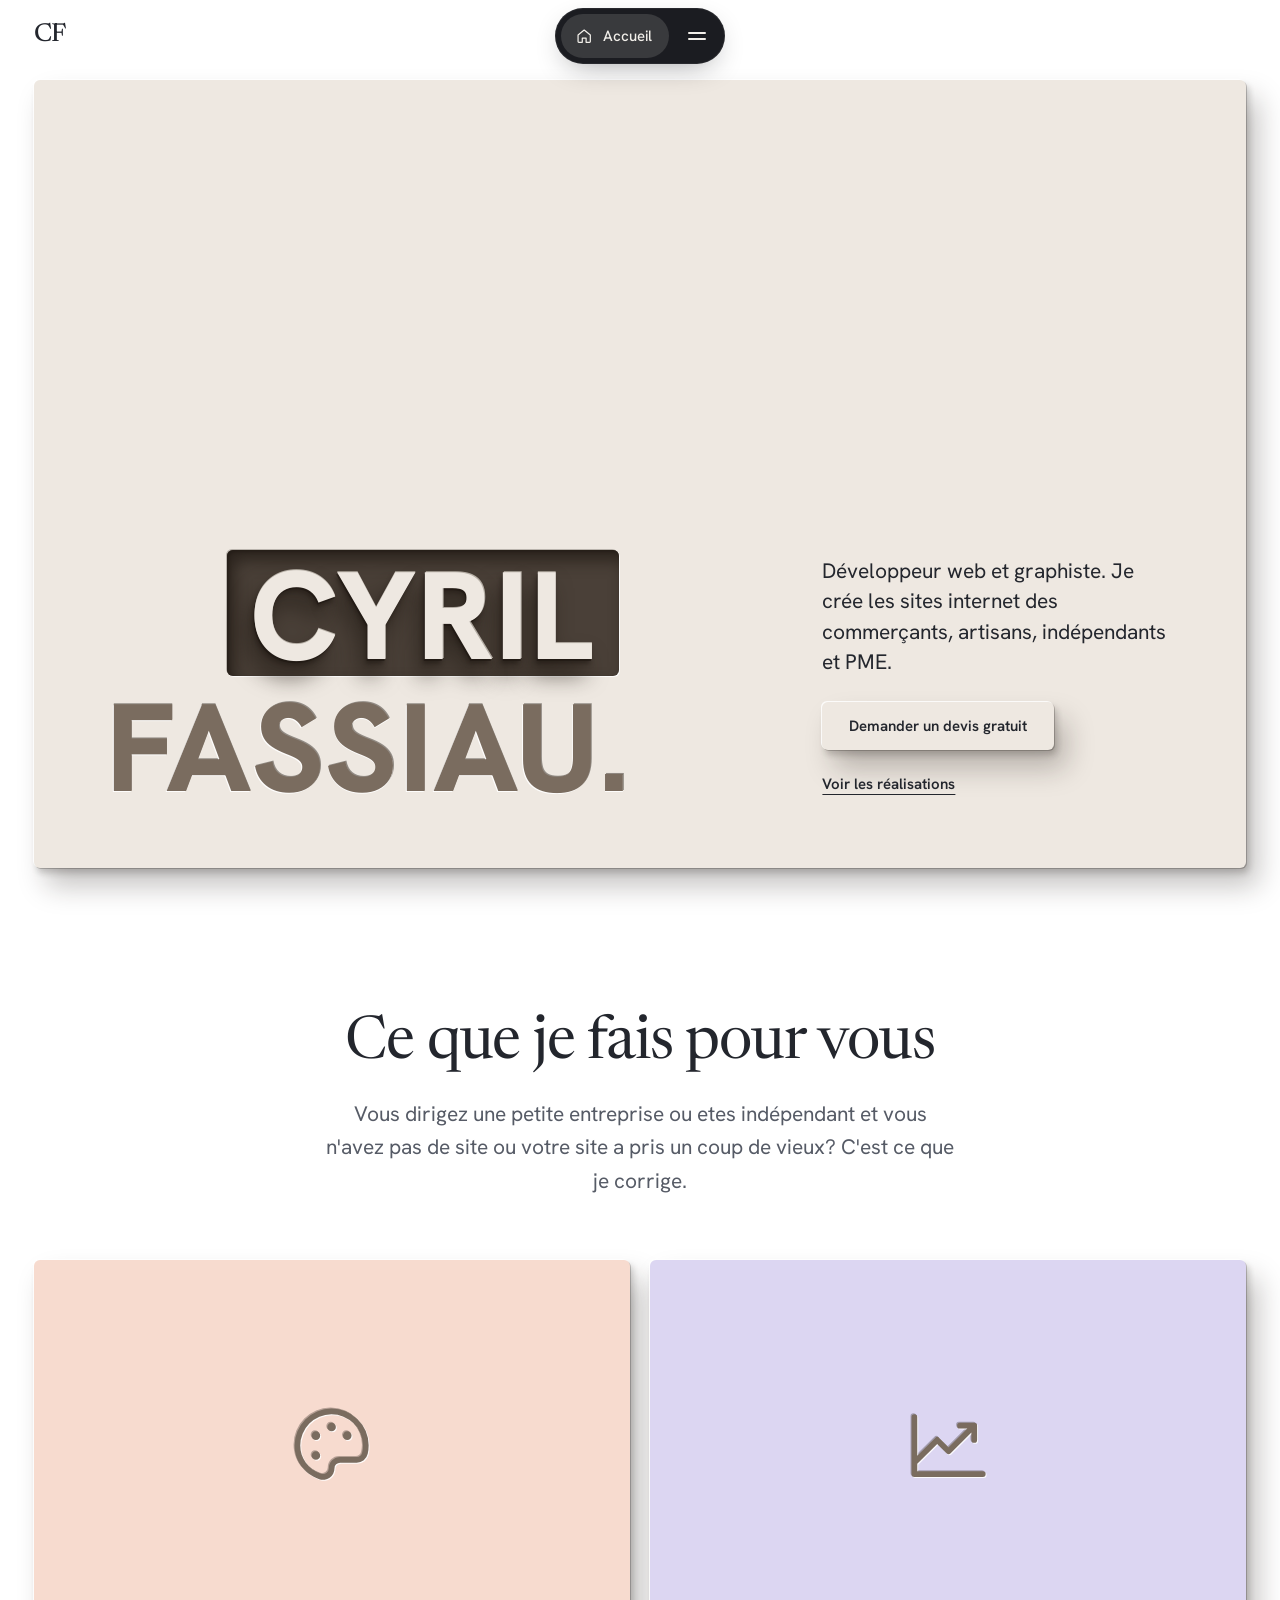
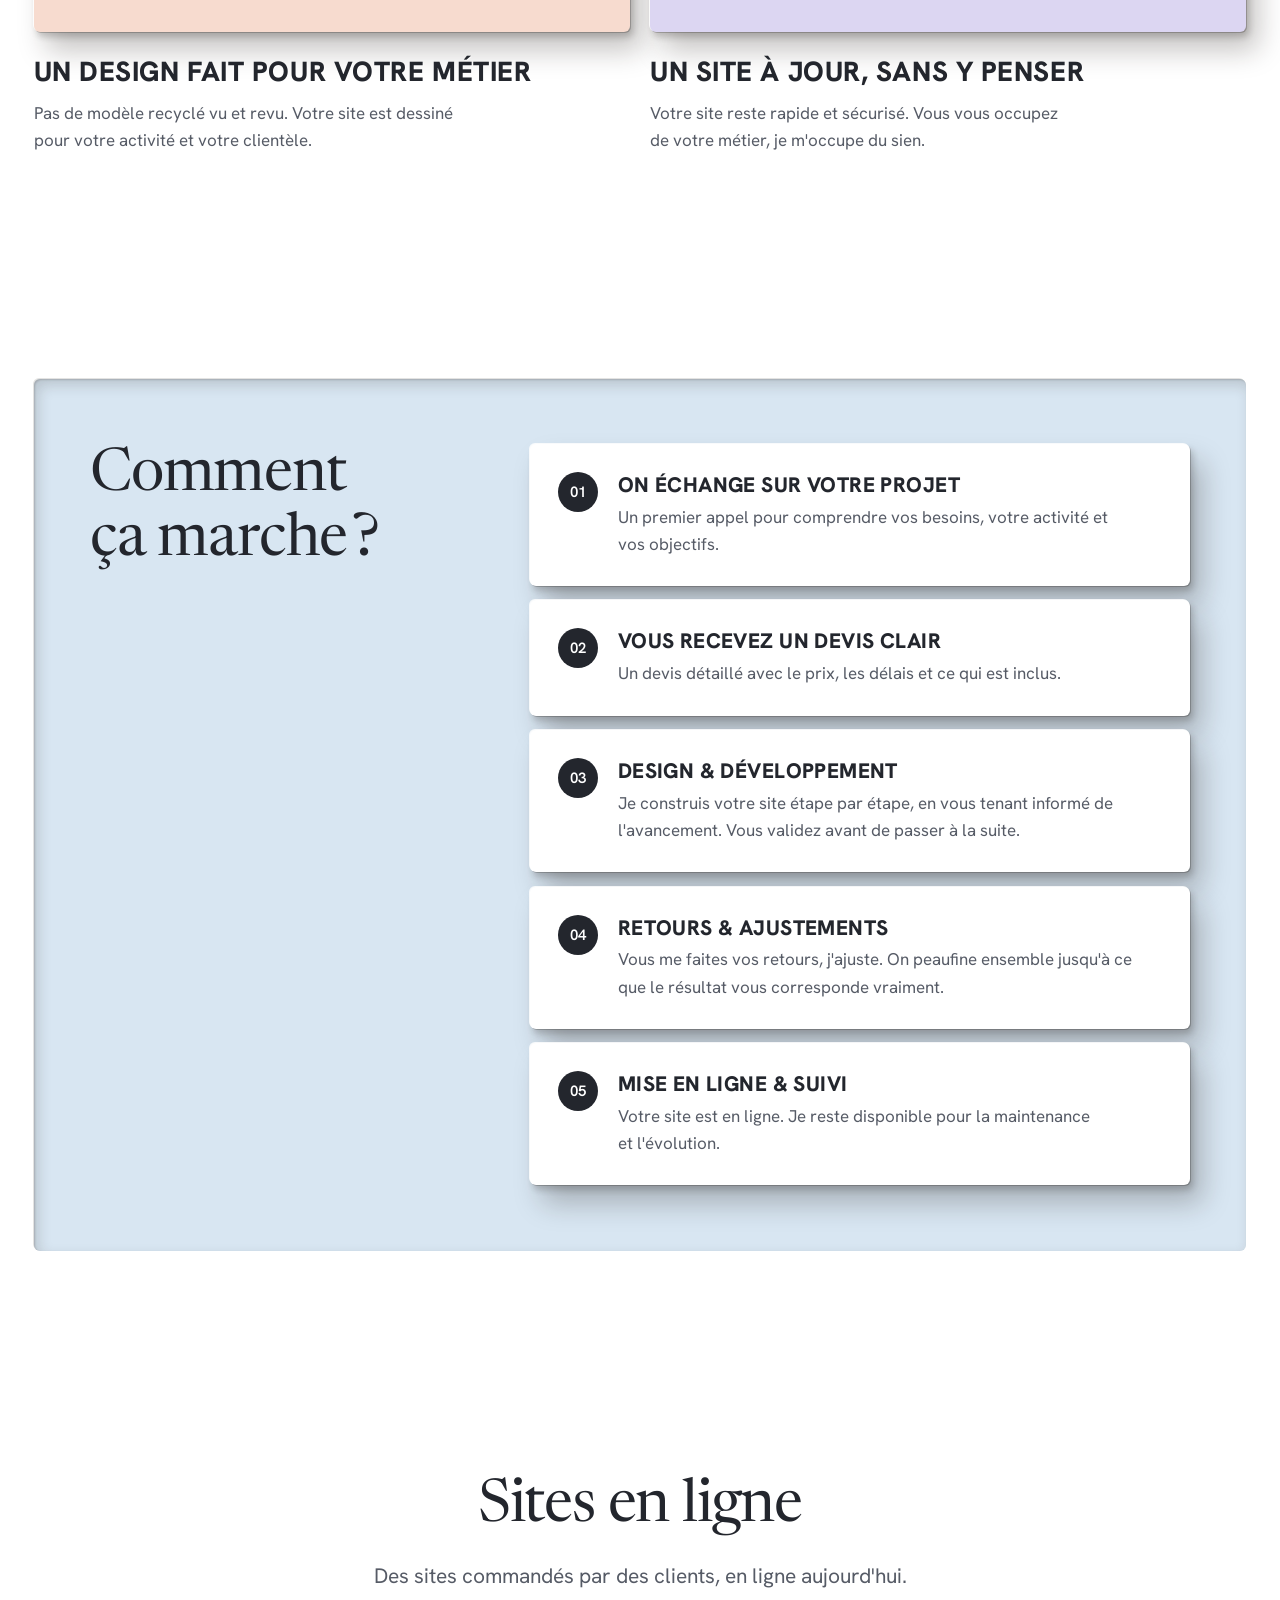
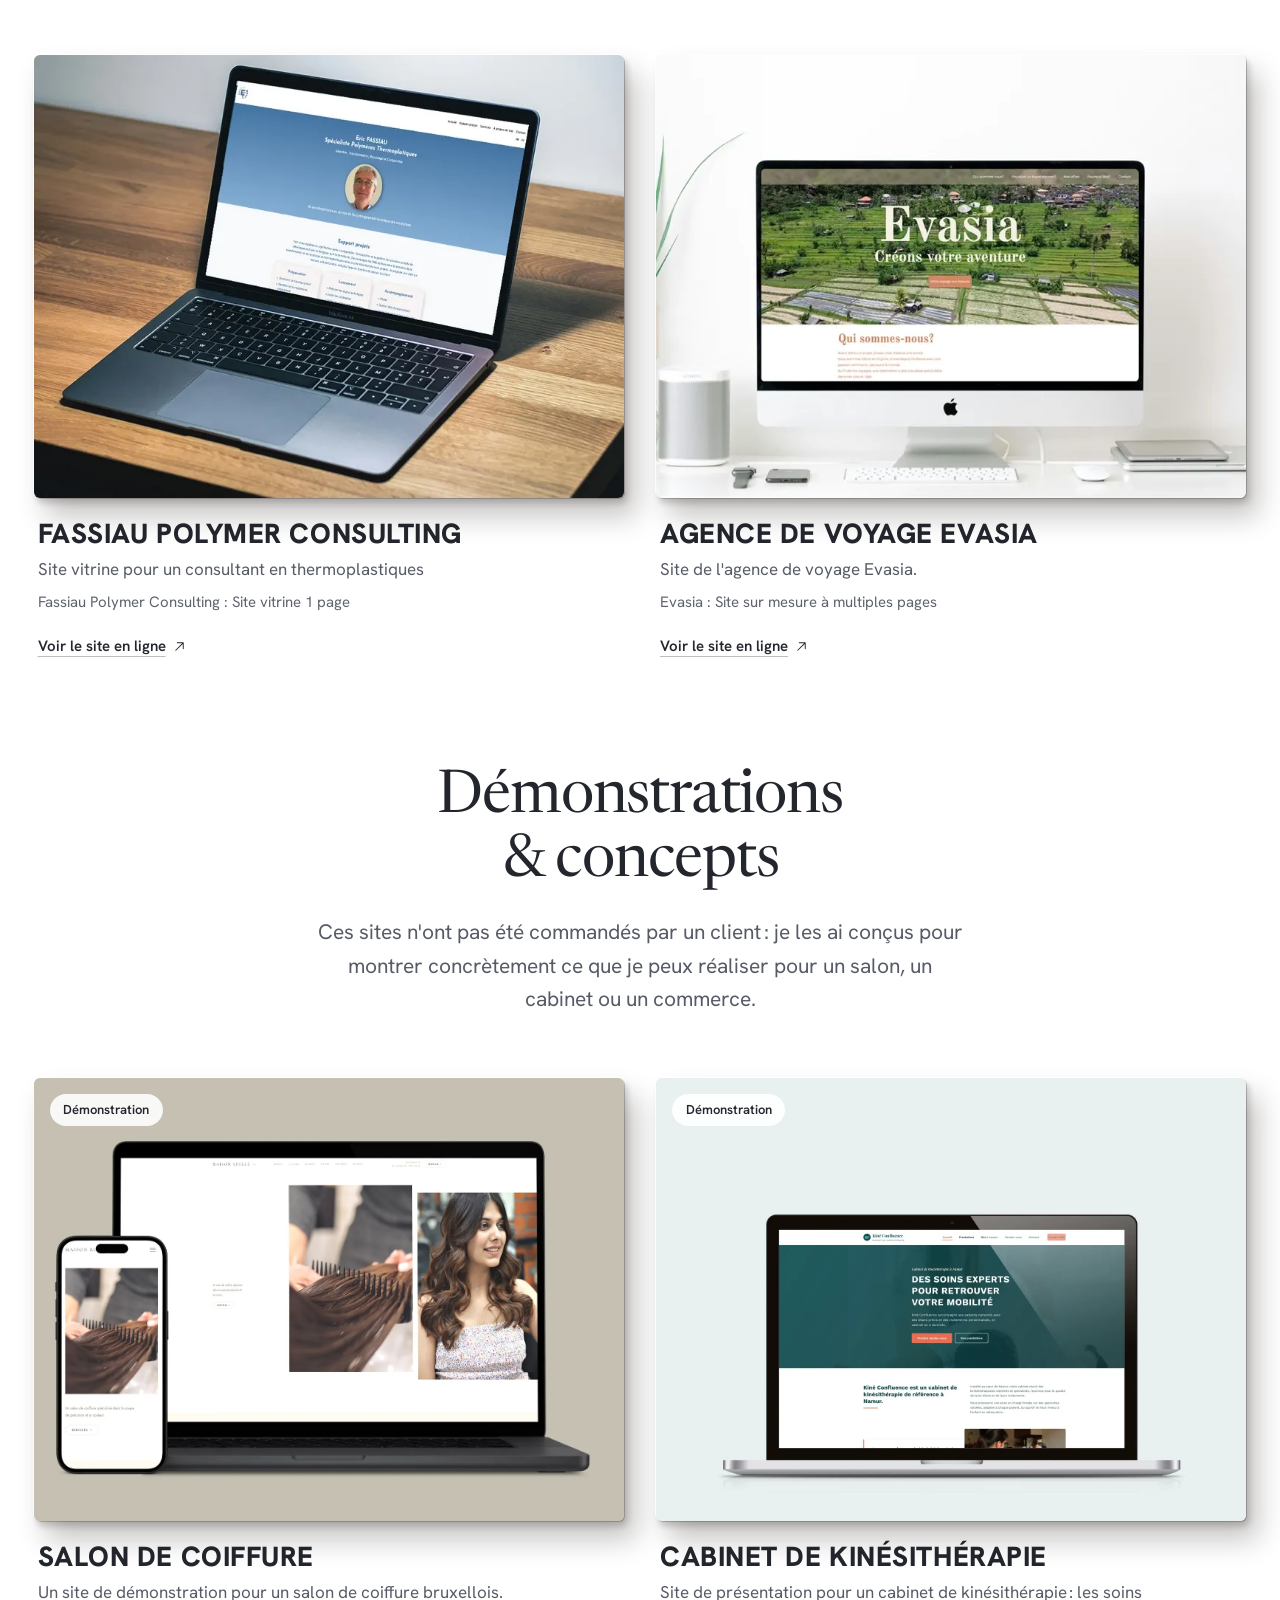
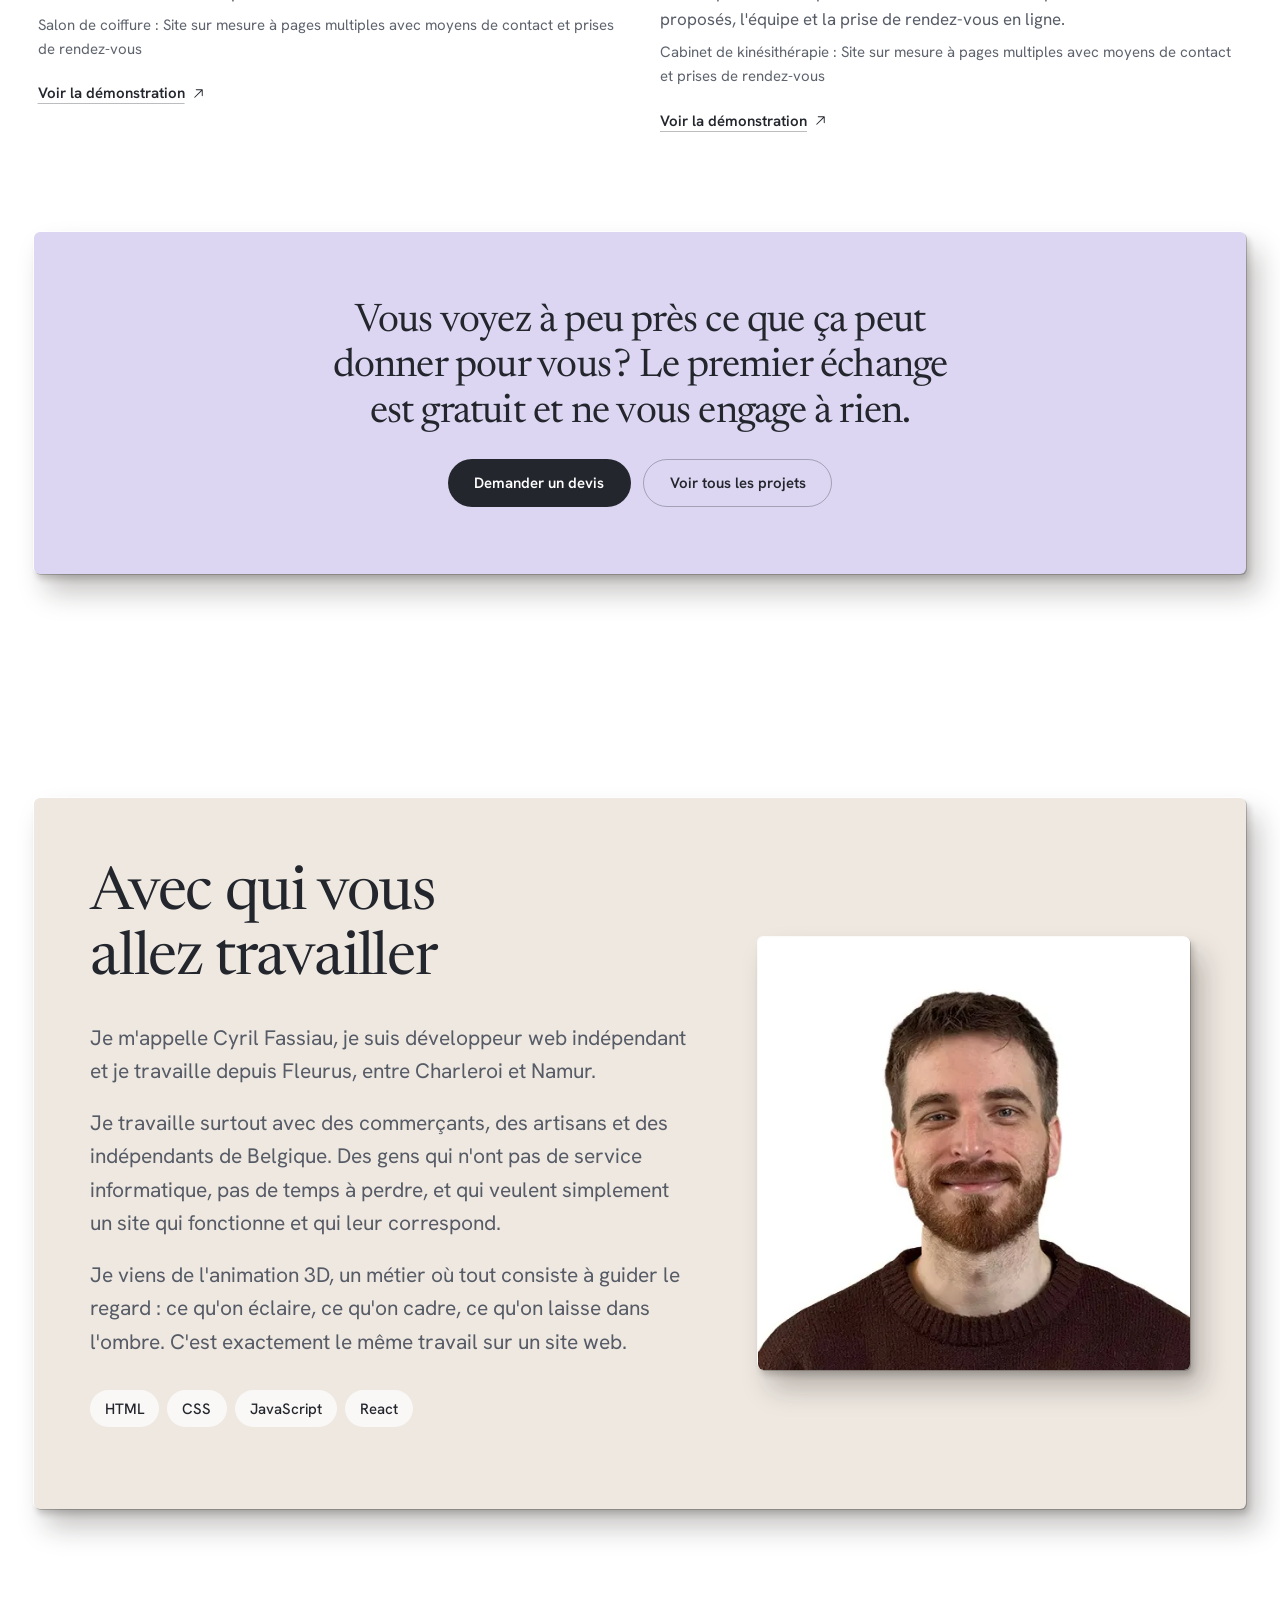
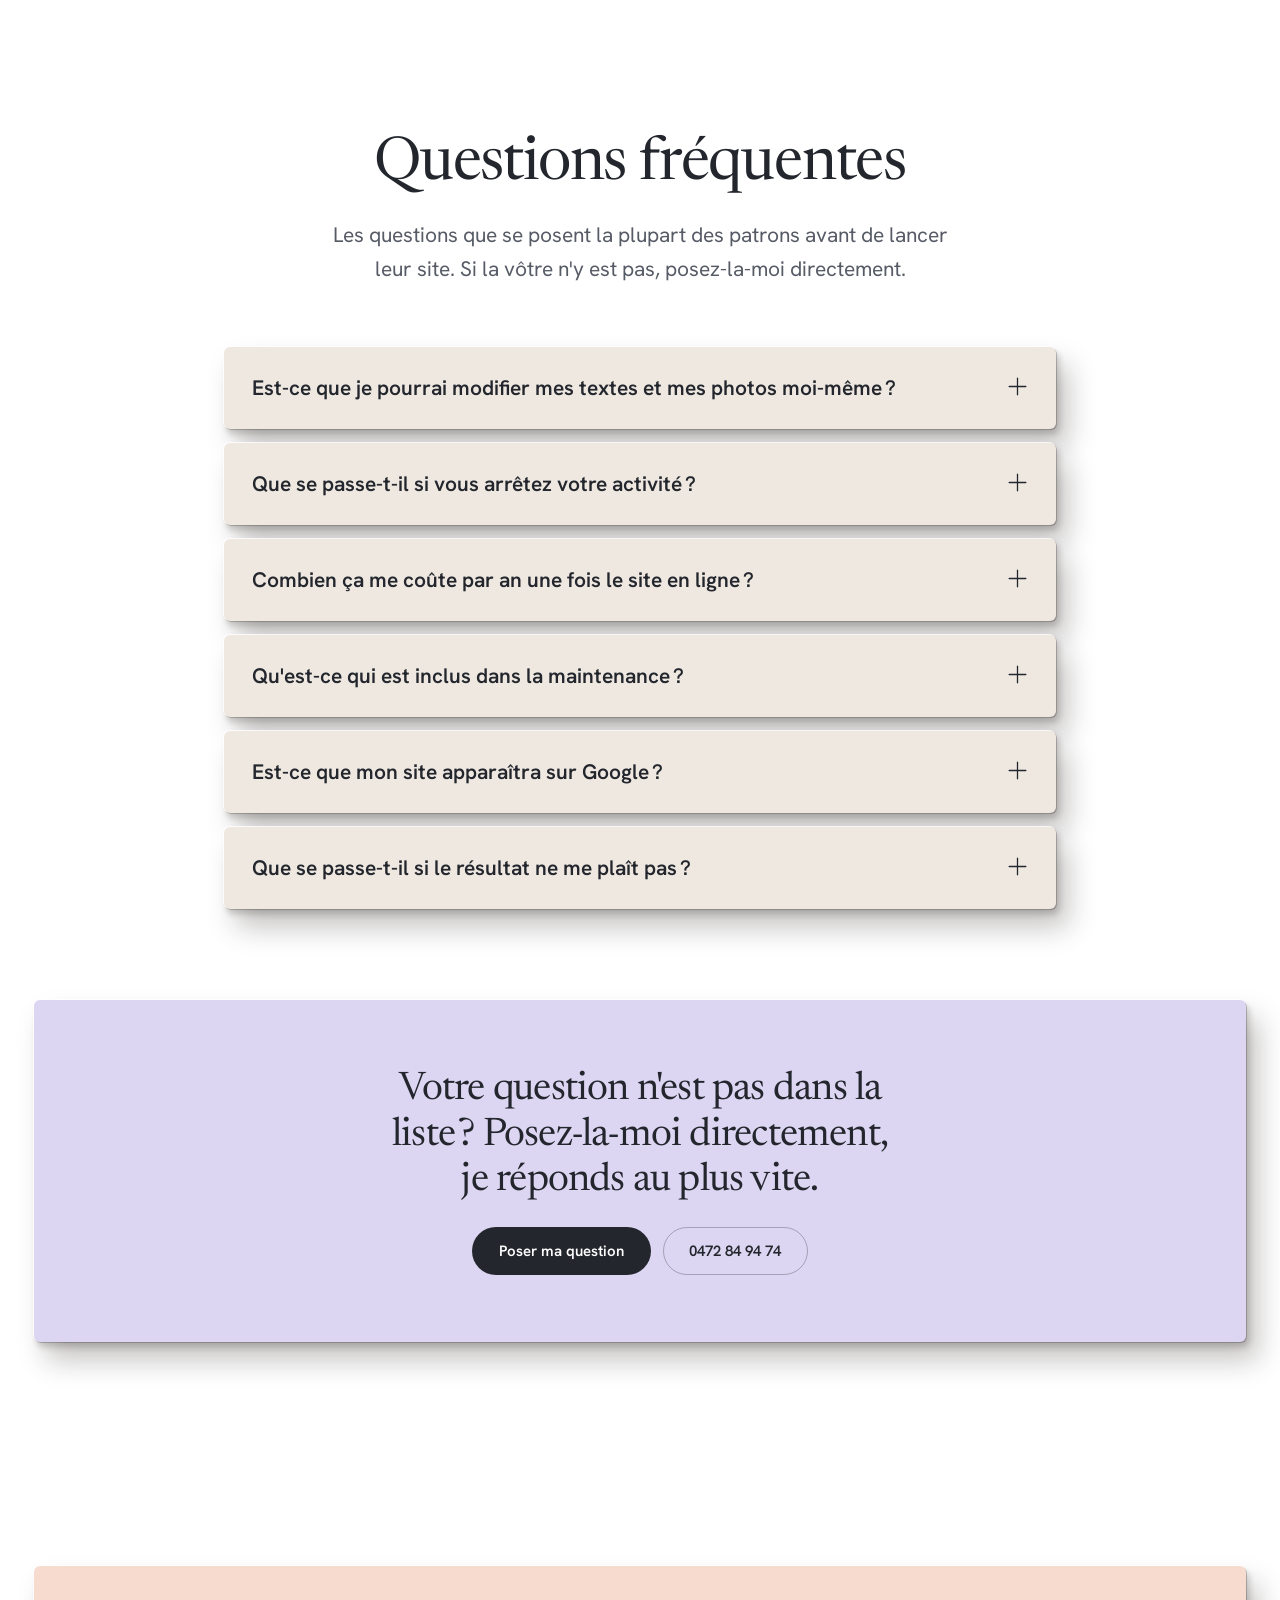
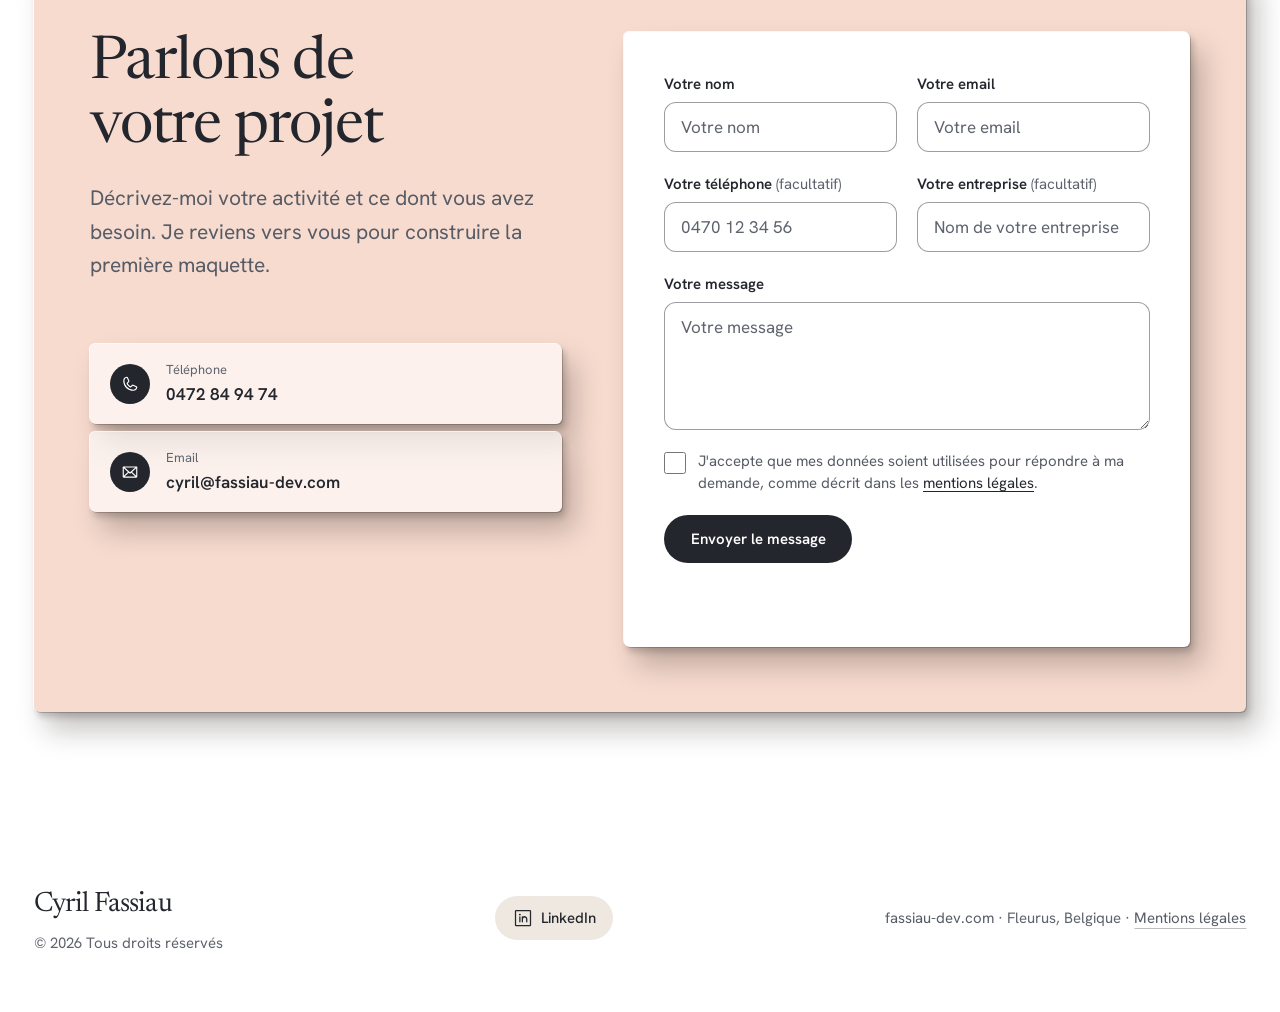
==== commit daa4f39f: "Navigation en Dynamic Island, hero et cartes en relief Navigation : l'en-tete est remplace par un il" ====
--- a/index.html
+++ b/index.html
@@ -171,12 +171,17 @@
         <symbol id="i-chart-line-up" viewBox="0 0 256 256"><path d="M232,208a8,8,0,0,1-8,8H32a8,8,0,0,1-8-8V48a8,8,0,0,1,16,0V156.69l50.34-50.35a8,8,0,0,1,11.32,0L128,132.69,180.69,80H160a8,8,0,0,1,0-16h40a8,8,0,0,1,8,8v40a8,8,0,0,1-16,0V91.31l-58.34,58.35a8,8,0,0,1-11.32,0L96,123.31l-56,56V200H224A8,8,0,0,1,232,208Z"/></symbol>
         <symbol id="i-phone" viewBox="0 0 256 256"><path d="M222.37,158.46l-47.11-21.11-.13-.06a16,16,0,0,0-15.17,1.4,8.12,8.12,0,0,0-.75.56L134.87,160c-15.42-7.49-31.34-23.29-38.83-38.51l20.78-24.71c.2-.25.39-.5.57-.77a16,16,0,0,0,1.32-15.06l0-.12L97.54,33.64a16,16,0,0,0-16.62-9.52A56.26,56.26,0,0,0,32,80c0,79.4,64.6,144,144,144a56.26,56.26,0,0,0,55.88-48.92A16,16,0,0,0,222.37,158.46ZM176,208A128.14,128.14,0,0,1,48,80,40.2,40.2,0,0,1,82.87,40a.61.61,0,0,0,0,.12l21,47L83.2,111.86a6.13,6.13,0,0,0-.57.77,16,16,0,0,0-1,15.7c9.06,18.53,27.73,37.06,46.46,46.11a16,16,0,0,0,15.75-1.14,8.44,8.44,0,0,0,.74-.56L168.89,152l47,21.05h0s.08,0,.11,0A40.21,40.21,0,0,1,176,208Z"/></symbol>
         <symbol id="i-envelope" viewBox="0 0 256 256"><path d="M224,48H32a8,8,0,0,0-8,8V192a16,16,0,0,0,16,16H216a16,16,0,0,0,16-16V56A8,8,0,0,0,224,48Zm-96,85.15L52.57,64H203.43ZM98.71,128,40,181.81V74.19Zm11.84,10.85,12,11.05a8,8,0,0,0,10.82,0l12-11.05,58,53.15H52.57ZM157.29,128,216,74.18V181.82Z"/></symbol>
-        <symbol id="i-list" viewBox="0 0 256 256"><path d="M224,128a8,8,0,0,1-8,8H40a8,8,0,0,1,0-16H216A8,8,0,0,1,224,128ZM40,72H216a8,8,0,0,0,0-16H40a8,8,0,0,0,0,16ZM216,184H40a8,8,0,0,0,0,16H216a8,8,0,0,0,0-16Z"/></symbol>
         <symbol id="i-x" viewBox="0 0 256 256"><path d="M205.66,194.34a8,8,0,0,1-11.32,11.32L128,139.31,61.66,205.66a8,8,0,0,1-11.32-11.32L116.69,128,50.34,61.66A8,8,0,0,1,61.66,50.34L128,116.69l66.34-66.35a8,8,0,0,1,11.32,11.32L139.31,128Z"/></symbol>
         <symbol id="i-linkedin-logo" viewBox="0 0 256 256"><path d="M216,24H40A16,16,0,0,0,24,40V216a16,16,0,0,0,16,16H216a16,16,0,0,0,16-16V40A16,16,0,0,0,216,24Zm0,192H40V40H216V216ZM96,112v64a8,8,0,0,1-16,0V112a8,8,0,0,1,16,0Zm88,28v36a8,8,0,0,1-16,0V140a20,20,0,0,0-40,0v36a8,8,0,0,1-16,0V112a8,8,0,0,1,15.79-1.78A36,36,0,0,1,184,140ZM100,84A12,12,0,1,1,88,72,12,12,0,0,1,100,84Z"/></symbol>
         <symbol id="i-sun" viewBox="0 0 256 256"><path d="M120,40V16a8,8,0,0,1,16,0V40a8,8,0,0,1-16,0Zm72,88a64,64,0,1,1-64-64A64.07,64.07,0,0,1,192,128Zm-16,0a48,48,0,1,0-48,48A48.05,48.05,0,0,0,176,128ZM58.34,69.66A8,8,0,0,0,69.66,58.34l-16-16A8,8,0,0,0,42.34,53.66Zm0,116.68-16,16a8,8,0,0,0,11.32,11.32l16-16a8,8,0,0,0-11.32-11.32ZM192,72a8,8,0,0,0,5.66-2.34l16-16a8,8,0,0,0-11.32-11.32l-16,16A8,8,0,0,0,192,72Zm5.66,114.34a8,8,0,0,0-11.32,11.32l16,16a8,8,0,0,0,11.32-11.32ZM48,128a8,8,0,0,0-8-8H16a8,8,0,0,0,0,16H40A8,8,0,0,0,48,128Zm80,80a8,8,0,0,0-8,8v24a8,8,0,0,0,16,0V216A8,8,0,0,0,128,208Zm112-88H216a8,8,0,0,0,0,16h24a8,8,0,0,0,0-16Z"/></symbol>
         <symbol id="i-moon" viewBox="0 0 256 256"><path d="M233.54,142.23a8,8,0,0,0-8-2,88.08,88.08,0,0,1-109.8-109.8,8,8,0,0,0-10-10,104.84,104.84,0,0,0-52.91,37A104,104,0,0,0,136,224a103.09,103.09,0,0,0,62.52-20.88,104.84,104.84,0,0,0,37-52.91A8,8,0,0,0,233.54,142.23ZM188.9,190.34A88,88,0,0,1,65.66,67.11a89,89,0,0,1,31.4-26A106,106,0,0,0,96,56,104.11,104.11,0,0,0,200,160a106,106,0,0,0,14.92-1.06A89,89,0,0,1,188.9,190.34Z"/></symbol>
         <symbol id="i-arrow-up-right" viewBox="0 0 256 256"><path d="M200,64V168a8,8,0,0,1-16,0V83.31L69.66,197.66a8,8,0,0,1-11.32-11.32L172.69,72H88a8,8,0,0,1,0-16H192A8,8,0,0,1,200,64Z"/></symbol>
+            <symbol id="i-nav-home" viewBox="0 0 24 24" fill="none" stroke="currentColor" stroke-width="1.6" stroke-linecap="round" stroke-linejoin="round"><path d="M4 10.5 12 4l8 6.5V19a1 1 0 0 1-1 1h-4.5v-5.5h-5V20H5a1 1 0 0 1-1-1z"/></symbol>
+        <symbol id="i-nav-grid" viewBox="0 0 24 24" fill="none" stroke="currentColor" stroke-width="1.6" stroke-linecap="round" stroke-linejoin="round"><rect x="4" y="4" width="6.5" height="6.5" rx="1.5"/><rect x="13.5" y="4" width="6.5" height="6.5" rx="1.5"/><rect x="4" y="13.5" width="6.5" height="6.5" rx="1.5"/><rect x="13.5" y="13.5" width="6.5" height="6.5" rx="1.5"/></symbol>
+        <symbol id="i-nav-steps" viewBox="0 0 24 24" fill="none" stroke="currentColor" stroke-width="1.6" stroke-linecap="round" stroke-linejoin="round"><path d="M4 19h4.5v-4.5H13V10h4.5V5.5H20"/></symbol>
+        <symbol id="i-nav-folder" viewBox="0 0 24 24" fill="none" stroke="currentColor" stroke-width="1.6" stroke-linecap="round" stroke-linejoin="round"><path d="M3.5 7.5A1.5 1.5 0 0 1 5 6h4l2 2h8a1.5 1.5 0 0 1 1.5 1.5V18a1.5 1.5 0 0 1-1.5 1.5H5A1.5 1.5 0 0 1 3.5 18z"/></symbol>
+        <symbol id="i-nav-user" viewBox="0 0 24 24" fill="none" stroke="currentColor" stroke-width="1.6" stroke-linecap="round" stroke-linejoin="round"><circle cx="12" cy="8.5" r="3.5"/><path d="M5 19.5c1.2-3.3 3.9-5 7-5s5.8 1.7 7 5"/></symbol>
+        <symbol id="i-nav-mail" viewBox="0 0 24 24" fill="none" stroke="currentColor" stroke-width="1.6" stroke-linecap="round" stroke-linejoin="round"><rect x="3.5" y="5.5" width="17" height="13" rx="2"/><path d="m4.5 7.5 7.5 5.5 7.5-5.5"/></symbol>
     </svg>
 
     <header id="navbar">
@@ -184,30 +189,38 @@
             <span class="logo-text">CF</span>
         </a>
 
-        <nav class="main-nav" id="main-nav" aria-label="Navigation principale">
-            <ul>
-                <li><a href="#home" class="nav-link">Accueil</a></li>
-                <li><a href="#services" class="nav-link">Services</a></li>
-                <li><a href="#process" class="nav-link">Processus</a></li>
-                <li><a href="#projects" class="nav-link">Projets</a></li>
-                <li><a href="#about" class="nav-link">À propos</a></li>
-                <!-- <li><a href="#pricing" class="nav-link">Tarifs</a></li> -->
-                <li><a href="#contact" class="nav-link">Contact</a></li>
-            </ul>
-        </nav>
-
-        <div class="nav-tools">
-            <a href="#contact" class="btn btn--solid btn--sm nav-cta">Demander un devis</a>
-
-            <button class="icon-btn theme-toggle" id="theme-toggle" type="button" aria-label="Basculer en thème sombre">
-                <svg class="icon icon-sun" aria-hidden="true"><use href="#i-sun"></use></svg>
-                <svg class="icon icon-moon" aria-hidden="true"><use href="#i-moon"></use></svg>
+        <div class="island" id="island">
+            <div class="island-compact" id="island-compact" aria-hidden="true">
+                <span class="island-chip">
+                    <svg class="icon" aria-hidden="true"><use id="island-chip-icon" href="#i-nav-home"></use></svg>
+                    <span id="island-chip-label">Accueil</span>
+                </span>
+            </div>
+
+            <button class="island-toggle" id="island-toggle" type="button" aria-controls="island-panel" aria-expanded="false" aria-label="Ouvrir le menu">
+                <span class="island-burger" aria-hidden="true"><span></span><span></span></span>
             </button>
 
-            <button class="icon-btn mobile-menu-btn" id="mobile-menu-btn" type="button" aria-controls="main-nav" aria-expanded="false" aria-label="Ouvrir le menu">
-                <svg class="icon icon-open" aria-hidden="true"><use href="#i-list"></use></svg>
-                <svg class="icon icon-close" aria-hidden="true"><use href="#i-x"></use></svg>
-            </button>
+            <nav class="island-panel" id="island-panel" aria-label="Navigation principale">
+                <div class="island-panel-head">
+                    <a href="#home" class="island-logo" aria-label="Cyril Fassiau, retour à l'accueil">CF</a>
+                </div>
+                <ul class="island-links">
+                    <li><a href="#home" class="nav-link active" data-icon="i-nav-home"><svg class="icon" aria-hidden="true"><use href="#i-nav-home"></use></svg><span>Accueil</span></a></li>
+                    <li><a href="#services" class="nav-link" data-icon="i-nav-grid"><svg class="icon" aria-hidden="true"><use href="#i-nav-grid"></use></svg><span>Services</span></a></li>
+                    <li><a href="#process" class="nav-link" data-icon="i-nav-steps"><svg class="icon" aria-hidden="true"><use href="#i-nav-steps"></use></svg><span>Processus</span></a></li>
+                    <li><a href="#projects" class="nav-link" data-icon="i-nav-folder"><svg class="icon" aria-hidden="true"><use href="#i-nav-folder"></use></svg><span>Projets</span></a></li>
+                    <li><a href="#about" class="nav-link" data-icon="i-nav-user"><svg class="icon" aria-hidden="true"><use href="#i-nav-user"></use></svg><span>À propos</span></a></li>
+                    <li><a href="#contact" class="nav-link" data-icon="i-nav-mail"><svg class="icon" aria-hidden="true"><use href="#i-nav-mail"></use></svg><span>Contact</span></a></li>
+                </ul>
+                <div class="island-panel-foot">
+                    <a href="#contact" class="btn btn--solid island-cta">Demander un devis</a>
+                    <button class="island-theme theme-toggle" id="theme-toggle" type="button" aria-label="Basculer en thème sombre">
+                        <svg class="icon icon-sun" aria-hidden="true"><use href="#i-sun"></use></svg>
+                        <svg class="icon icon-moon" aria-hidden="true"><use href="#i-moon"></use></svg>
+                    </button>
+                </div>
+            </nav>
         </div>
     </header>
 
@@ -216,13 +229,17 @@
         <section id="home" class="hero">
             <div class="shell">
                 <div class="hero-frame">
-                    <div class="hero-glow" aria-hidden="true"></div>
-                    <div class="hero-content">
-                        <h1 class="hero-heading">Cyril Fassiau</h1>
+                    <!-- Inspire de relevovinco.com : une ligne creusee dans la surface,
+                         une ligne gravee. Aucune animation, aucune texture. -->
+                    <h1 class="hero-heading">
+                        <span class="hero-line hero-line--raised"><span class="hero-channel">Cyril</span></span>
+                        <span class="hero-line hero-line--cut">Fassiau.</span>
+                    </h1>
+                    <div class="hero-aside">
                         <p class="hero-tagline">Développeur web et graphiste. Je crée les sites internet des commerçants, artisans, indépendants et PME.</p>
                         <div class="hero-buttons">
-                            <a href="#contact" class="btn btn--solid">Demander un devis gratuit</a>
-                            <a href="#projects" class="btn btn--ghost">Voir les réalisations</a>
+                            <a href="#contact" class="btn btn--raised">Demander un devis gratuit</a>
+                            <a href="#projects" class="hero-link">Voir les réalisations</a>
                         </div>
                     </div>
                 </div>
@@ -238,7 +255,7 @@
 
                 <div class="services-grid">
                     <article class="service-card">
-                        <div class="service-icon" aria-hidden="true">
+                        <div class="service-tile" aria-hidden="true">
                             <svg class="icon"><use href="#i-palette"></use></svg>
                         </div>
                         <h3 class="service-heading">Un design fait pour votre métier</h3>
@@ -247,7 +264,7 @@
                     </article>
 
                     <article class="service-card">
-                        <div class="service-icon" aria-hidden="true">
+                        <div class="service-tile" aria-hidden="true">
                             <svg class="icon"><use href="#i-chart-line-up"></use></svg>
                         </div>
                         <h3 class="service-heading">Un site à jour, sans y penser</h3>
--- a/styles.css
+++ b/styles.css
@@ -274,34 +274,70 @@
 
 
 
+/* Navigation « Dynamic Island ».
+   Fermee : une pilule flottante qui affiche la section en cours.
+   Ouverte : la meme forme s'etire en panneau, sur un ressort a leger rebond
+   (amortissement 0.8, reponse 0.42 s). script.js mesure le contenu de l'etat
+   vise et pose --island-w / --island-h : la forme s'anime donc entre deux
+   tailles reelles, et repart de sa taille courante si on l'interrompt. */
+:root {
+  --island-bg: #1B1C21;
+  --island-ink: #F2EFEA;
+  --island-ink-soft: rgba(242, 239, 234, 0.72);
+  --island-hover: rgba(242, 239, 234, 0.08);
+  --island-active: rgba(242, 239, 234, 0.14);
+  --island-edge: rgba(255, 255, 255, 0.06);
+  --island-closed-h: 56px;
+  --island-open-w: min(22rem, calc(100vw - 2rem));
+  --spring: var(--ease);
+  --spring-dur: 0.54s;
+}
+
+@supports (transition-timing-function: linear(0, 1)) {
+  :root { --spring: linear(0, 0.0181, 0.065, 0.1312, 0.209, 0.2926, 0.3776, 0.4606, 0.5394, 0.6123, 0.6786, 0.7376, 0.7895, 0.8343, 0.8726, 0.9047, 0.9312, 0.9528, 0.9701, 0.9837, 0.9941, 1.0019, 1.0074, 1.0112, 1.0135, 1.0148, 1.0152, 1.0149, 1.0142, 1.0133, 1.0121, 1.0108, 1.0095, 1.0083, 1.0071, 1.006, 1.0049, 1.004, 1.0032, 1.0026, 1); }
+}
+
+:root[data-theme="dark"] {
+  --island-bg: #0E0F12;
+  --island-edge: rgba(255, 255, 255, 0.12);
+}
+
+@media (prefers-color-scheme: dark) {
+  :root:not([data-theme="light"]) {
+    --island-bg: #0E0F12;
+    --island-edge: rgba(255, 255, 255, 0.12);
+  }
+}
+
+/* La bande garde sa hauteur dans le flux (la mise en page ne bouge pas) mais
+   reste transparente aux clics : seul l'ilot est interactif. */
 #navbar {
   position: sticky;
   top: 0;
   z-index: 50;
-  display: flex;
-  align-items: center;
-  justify-content: space-between;
-  gap: 1rem;
   height: 72px;
-  padding-inline: var(--sp-gutter);
-  background-color: color-mix(in srgb, var(--bg) 86%, transparent);
-  backdrop-filter: blur(16px);
-  border-bottom: 1px solid transparent;
-  transition: border-color 0.3s var(--ease);
-}
-
-#navbar.is-stuck { border-bottom-color: var(--border); }
-
-@supports not (backdrop-filter: blur(1px)) {
-  #navbar { background-color: var(--bg); }
-}
-
+  pointer-events: none;
+}
+
+/* Logo a gauche, aligne sur l'ilot. Il s'efface quand le panneau est ouvert :
+   le panneau affiche deja son propre CF. */
 .logo-link {
+  position: absolute;
+  top: 14px;
+  left: var(--sp-gutter);
   display: inline-flex;
   align-items: center;
   min-width: 44px;
   min-height: 44px;
   text-decoration: none;
+  pointer-events: auto;
+  transition: opacity 0.25s var(--ease), visibility 0s linear 0s;
+}
+
+#navbar.has-open-island .logo-link {
+  opacity: 0;
+  visibility: hidden;
+  transition: opacity 0.2s var(--ease), visibility 0s linear 0.2s;
 }
 
 .logo-text {
@@ -312,54 +348,231 @@
   color: var(--ink);
 }
 
-nav.main-nav ul {
-  display: flex;
-  align-items: center;
-  gap: 0.25rem;
+.island {
+  --focus-ring: var(--island-ink);
+  position: absolute;
+  top: 8px;
+  left: 50%;
+  width: var(--island-w, 13rem);
+  height: var(--island-h, var(--island-closed-h));
+  translate: -50% 0;
+  overflow: hidden;
+  border-radius: 28px;
+  background-color: var(--island-bg);
+  color: var(--island-ink);
+  box-shadow: inset 0 0 0 1px var(--island-edge), 0 10px 30px -12px rgba(15, 16, 20, 0.45);
+  pointer-events: auto;
+  transition: width var(--spring-dur) var(--spring), height var(--spring-dur) var(--spring),
+              box-shadow 0.3s var(--ease);
+}
+
+.island.is-open {
+  box-shadow: inset 0 0 0 1px var(--island-edge), 0 28px 60px -20px rgba(15, 16, 20, 0.55);
+}
+
+/* Premier dimensionnement au chargement : sans animation. */
+.island.no-anim,
+.island.no-anim * { transition: none !important; }
+
+/* L'anneau de focus reste a l'interieur : overflow: hidden le couperait. */
+.island :focus-visible { outline-offset: -3px; }
+
+.island-compact {
+  position: absolute;
+  top: 0;
+  left: 0;
+  display: flex;
+  align-items: center;
+  width: max-content;
+  height: var(--island-closed-h);
+  padding: 6px 56px 6px 6px; /* reserve la place du bouton menu */
+  cursor: pointer;
+  transition: opacity 0.2s var(--ease), filter 0.3s var(--ease), transform 0.35s var(--ease);
+}
+
+.island.is-open .island-compact {
+  opacity: 0;
+  filter: blur(6px);
+  transform: scale(0.94);
+  pointer-events: none;
+}
+
+.island-chip {
+  display: inline-flex;
+  align-items: center;
+  gap: 0.55rem;
+  height: 44px;
+  padding: 0 1.1rem 0 0.9rem;
+  border-radius: 22px;
+  background-color: var(--island-active);
+  font-size: var(--fs-sm);
+  font-weight: 500;
+  white-space: nowrap;
+}
+
+.island-chip .icon { font-size: 1.15rem; }
+
+/* Petits ecrans : sans l'icone, la pilule laisse la place au logo. */
+@media (max-width: 399px) {
+  .island-chip { padding-inline: 1rem; }
+  .island-chip .icon { display: none; }
+}
+
+.island-toggle {
+  position: absolute;
+  top: 6px;
+  right: 6px;
+  z-index: 2;
+  display: grid;
+  place-items: center;
+  width: 44px;
+  height: 44px;
+  padding: 0;
+  border: 0;
+  border-radius: 50%;
+  background: none;
+  color: var(--island-ink);
+  cursor: pointer;
+  transition: background-color 0.2s var(--ease), scale 0.15s var(--ease);
+}
+
+.island-toggle:hover { background-color: var(--island-hover); }
+.island-toggle:active { scale: 0.92; }
+
+/* Deux traits qui se croisent en X a l'ouverture. */
+.island-burger {
+  position: relative;
+  width: 18px;
+  height: 12px;
+}
+
+.island-burger span {
+  position: absolute;
+  left: 0;
+  width: 100%;
+  height: 2px;
+  border-radius: 2px;
+  background-color: currentColor;
+  transition: top 0.4s var(--spring), rotate 0.4s var(--spring);
+}
+
+.island-burger span:first-child { top: 2px; }
+.island-burger span:last-child { top: 8px; }
+.island.is-open .island-burger span:first-child { top: 5px; rotate: 45deg; }
+.island.is-open .island-burger span:last-child { top: 5px; rotate: -45deg; }
+
+.island-panel {
+  position: absolute;
+  top: 0;
+  left: 0;
+  width: var(--island-open-w);
+  padding: 6px;
+  opacity: 0;
+  filter: blur(8px);
+  transform: scale(0.96);
+  transform-origin: top center;
+  /* Ferme : visibility retire les liens du clavier et des lecteurs d'ecran,
+     une fois le fondu termine. */
+  visibility: hidden;
+  transition: opacity 0.2s var(--ease), filter 0.25s var(--ease),
+              transform 0.35s var(--ease), visibility 0s linear 0.35s;
+}
+
+.island.is-open .island-panel {
+  opacity: 1;
+  filter: none;
+  transform: none;
+  visibility: visible;
+  transition: opacity 0.3s var(--ease) 0.08s, filter 0.35s var(--ease) 0.08s,
+              transform var(--spring-dur) var(--spring), visibility 0s;
+}
+
+.island-panel-head {
+  display: flex;
+  align-items: center;
+  height: 44px;
+  padding-left: 0.6rem;
+}
+
+.island-logo {
+  display: inline-flex;
+  align-items: center;
+  min-width: 44px;
+  min-height: 44px;
+  padding-inline: 0.35rem;
+  border-radius: 14px;
+  font-family: var(--font-display);
+  font-size: 1.5rem;
+  font-weight: 500;
+  letter-spacing: -0.03em;
+  color: var(--island-ink);
+  text-decoration: none;
+}
+
+.island-links {
+  display: grid;
+  gap: 2px;
+  margin: 6px 0 0;
+  padding: 0;
   list-style: none;
-  margin: 0;
-  padding: 0;
 }
 
 .nav-link {
-  display: inline-block;
-  padding: 0.5rem 0.9rem;
-  border-radius: var(--r-full);
-  font-size: var(--fs-sm);
+  display: flex;
+  align-items: center;
+  gap: 0.85rem;
+  min-height: 46px;
+  padding: 0 0.9rem;
+  border-radius: 16px;
+  font-size: 1rem;
   font-weight: 500;
-  color: var(--ink-soft);
+  color: var(--island-ink-soft);
   text-decoration: none;
-  transition: color 0.2s var(--ease), background-color 0.2s var(--ease);
-}
-
-.nav-link:hover { color: var(--ink); }
-.nav-link.active { color: var(--ink); background-color: var(--sable); }
-
-.nav-tools {
-  display: flex;
-  align-items: center;
-  gap: 0.5rem;
-}
-
-.nav-tools .nav-cta { display: none; }
-
-.icon-btn {
+  transition: background-color 0.2s var(--ease), color 0.2s var(--ease);
+}
+
+.nav-link .icon { font-size: 1.2rem; }
+.nav-link:hover { color: var(--island-ink); background-color: var(--island-hover); }
+.nav-link:active,
+.nav-link.active { color: var(--island-ink); background-color: var(--island-active); }
+
+.island-panel-foot {
+  display: flex;
+  align-items: center;
+  gap: 6px;
+  margin-top: 6px;
+  padding-top: 6px;
+  border-top: 1px solid var(--island-hover);
+}
+
+.island .island-cta {
+  flex: 1;
+  justify-content: center;
+  background-color: var(--island-ink);
+  color: var(--island-bg);
+}
+
+.island .island-cta:hover { background-color: #FFFFFF; }
+
+.island-theme {
   display: inline-flex;
+  flex: none;
   align-items: center;
   justify-content: center;
   width: 44px;
   height: 44px;
   padding: 0;
   border: 0;
-  border-radius: var(--r-full);
+  border-radius: 50%;
   background: none;
-  color: var(--ink);
-  font-size: 1.25rem;
+  color: var(--island-ink);
+  font-size: 1.2rem;
   cursor: pointer;
-  transition: background-color 0.2s var(--ease);
-}
-
-.icon-btn:hover { background-color: var(--sable); }
+  transition: background-color 0.2s var(--ease), scale 0.15s var(--ease);
+}
+
+.island-theme:hover { background-color: var(--island-hover); }
+.island-theme:active { scale: 0.92; }
 
 .theme-toggle .icon-moon { display: none; }
 :root[data-theme="dark"] .theme-toggle .icon-sun { display: none; }
@@ -369,11 +582,6 @@
   :root:not([data-theme="light"]) .theme-toggle .icon-sun { display: none; }
   :root:not([data-theme="light"]) .theme-toggle .icon-moon { display: block; }
 }
-
-.mobile-menu-btn { display: inline-flex; }
-.mobile-menu-btn .icon-close { display: none; }
-.mobile-menu-btn[aria-expanded="true"] .icon-open { display: none; }
-.mobile-menu-btn[aria-expanded="true"] .icon-close { display: block; }
 
 
 
@@ -418,81 +626,203 @@
 
 
 
+/* Relief « carton presse », d'apres relevovinco.com (sans texture ni animation).
+   Les valeurs d'ombre reprennent celles du site de reference : une arete claire
+   en haut a gauche, une arete sombre de 1px, une ombre courte et une longue. */
+:root {
+  --r-card: 6px;
+  --relief-hi: rgba(255, 255, 255, 0.85);
+  --shadow-raised:
+    -1px -1px 0 0 var(--relief-hi),
+    1px 1px 0 0 rgba(31, 24, 18, 0.22),
+    3px 5px 6px 0 rgba(31, 24, 18, 0.2),
+    12px 18px 28px 0 rgba(31, 24, 18, 0.26);
+  --shadow-pressed:
+    inset 7px 10px 16px 0 rgba(31, 24, 18, 0.72),
+    inset 2px 2px 3px 0 rgba(31, 24, 18, 0.55),
+    1px 1px 0 0 var(--relief-hi),
+    -1px -1px 0 0 rgba(31, 24, 18, 0.25);
+  --shadow-tray:
+    inset 4px 6px 14px 0 rgba(31, 24, 18, 0.16),
+    inset 1px 1px 2px 0 rgba(31, 24, 18, 0.18),
+    1px 1px 0 0 var(--relief-hi),
+    -1px -1px 0 0 rgba(31, 24, 18, 0.12);
+  --shadow-button-down:
+    inset 2px 3px 6px 0 rgba(31, 24, 18, 0.3),
+    1px 1px 0 0 var(--relief-hi);
+  --text-raised:
+    0.64px -1px 0 rgba(255, 250, 240, 0.6),
+    -0.64px 2px 0 rgba(31, 24, 18, 0.7),
+    -1.9px 5px 4px rgba(31, 24, 18, 0.55),
+    -6.4px 16px 22px rgba(31, 24, 18, 0.62);
+  --text-cut: -0.64px 1px 0 rgba(255, 255, 255, 0.9), 0.64px -1px 0 rgba(31, 24, 18, 0.45);
+  --text-letterpress: 1px 1px 0 rgba(255, 255, 255, 0.75);
+  --channel: #4A4038;
+  --channel-ink: #EEE8E1;
+  --cut-ink: #7A6C5F;
+}
+
+:root[data-theme="dark"] {
+  --relief-hi: rgba(255, 255, 255, 0.06);
+  --shadow-raised:
+    -1px -1px 0 0 var(--relief-hi),
+    1px 1px 0 0 rgba(0, 0, 0, 0.5),
+    3px 5px 6px 0 rgba(0, 0, 0, 0.4),
+    12px 18px 28px 0 rgba(0, 0, 0, 0.5);
+  --shadow-pressed:
+    inset 7px 10px 16px 0 rgba(0, 0, 0, 0.8),
+    inset 2px 2px 3px 0 rgba(0, 0, 0, 0.6),
+    1px 1px 0 0 var(--relief-hi),
+    -1px -1px 0 0 rgba(0, 0, 0, 0.4);
+  --shadow-tray:
+    inset 4px 6px 14px 0 rgba(0, 0, 0, 0.45),
+    inset 1px 1px 2px 0 rgba(0, 0, 0, 0.5),
+    1px 1px 0 0 var(--relief-hi);
+  --shadow-button-down: inset 2px 3px 6px 0 rgba(0, 0, 0, 0.6), 1px 1px 0 0 var(--relief-hi);
+  --text-raised: 0 -1px 0 rgba(255, 255, 255, 0.12), 0 2px 0 rgba(0, 0, 0, 0.7), -2px 6px 10px rgba(0, 0, 0, 0.6);
+  --text-cut: 1px 1px 0 rgba(0, 0, 0, 0.6), -1px -1px 0 rgba(255, 255, 255, 0.05);
+  --text-letterpress: 1px 1px 0 rgba(0, 0, 0, 0.5);
+  --channel: #121110;
+  --channel-ink: #D9D2C7;
+  --cut-ink: #B7AFA4;
+}
+
+@media (prefers-color-scheme: dark) {
+  :root:not([data-theme="light"]) {
+    --relief-hi: rgba(255, 255, 255, 0.06);
+    --shadow-raised:
+      -1px -1px 0 0 var(--relief-hi),
+      1px 1px 0 0 rgba(0, 0, 0, 0.5),
+      3px 5px 6px 0 rgba(0, 0, 0, 0.4),
+      12px 18px 28px 0 rgba(0, 0, 0, 0.5);
+    --shadow-pressed:
+      inset 7px 10px 16px 0 rgba(0, 0, 0, 0.8),
+      inset 2px 2px 3px 0 rgba(0, 0, 0, 0.6),
+      1px 1px 0 0 var(--relief-hi),
+      -1px -1px 0 0 rgba(0, 0, 0, 0.4);
+    --shadow-tray:
+      inset 4px 6px 14px 0 rgba(0, 0, 0, 0.45),
+      inset 1px 1px 2px 0 rgba(0, 0, 0, 0.5),
+      1px 1px 0 0 var(--relief-hi);
+    --shadow-button-down: inset 2px 3px 6px 0 rgba(0, 0, 0, 0.6), 1px 1px 0 0 var(--relief-hi);
+    --text-raised: 0 -1px 0 rgba(255, 255, 255, 0.12), 0 2px 0 rgba(0, 0, 0, 0.7), -2px 6px 10px rgba(0, 0, 0, 0.6);
+    --text-cut: 1px 1px 0 rgba(0, 0, 0, 0.6), -1px -1px 0 rgba(255, 255, 255, 0.05);
+    --text-letterpress: 1px 1px 0 rgba(0, 0, 0, 0.5);
+    --channel: #121110;
+    --channel-ink: #D9D2C7;
+    --cut-ink: #B7AFA4;
+  }
+}
+
+
+
 .hero { padding-block: 0.5rem clamp(1rem, 0.5rem + 2vw, 2rem); }
 
+/* La surface du hero : une feuille en relief, titre en escalier,
+   texte et boutons en bas a droite. */
 .hero-frame {
-  position: relative;
-  isolation: isolate;
   display: grid;
-  place-items: center;
+  grid-template-columns: minmax(0, 1fr);
+  align-content: end;
+  gap: clamp(2rem, 1.5rem + 2vw, 3rem);
   min-height: min(calc(100svh - 72px - 2.5rem), 52rem);
-  padding: clamp(3rem, 2rem + 5vw, 7rem) clamp(1.25rem, 0.5rem + 4vw, 5rem);
-  overflow: hidden;
-  border-radius: var(--r-lg);
-  background-color: var(--glow-2);
-  text-align: center;
-}
-
-.hero-glow {
-  position: absolute;
-  inset: -10%;
-  z-index: -1;
-  background:
-    radial-gradient(38% 46% at 18% 28%, var(--glow-1), transparent 70%),
-    radial-gradient(40% 50% at 82% 22%, var(--glow-3), transparent 70%),
-    radial-gradient(46% 52% at 70% 86%, var(--glow-4), transparent 72%),
-    radial-gradient(40% 44% at 24% 84%, var(--glow-3), transparent 70%),
-    var(--glow-2);
-  filter: blur(28px) saturate(1.05);
-}
-
-/* Grain discret, pour que le degrade ne paraisse pas lisse et numerique. */
-.hero-glow::after {
-  content: "";
-  position: absolute;
-  inset: 0;
-  opacity: 0.22;
-  mix-blend-mode: soft-light;
-  background-image: url("data:image/svg+xml,%3Csvg xmlns='http://www.w3.org/2000/svg' width='180' height='180'%3E%3Cfilter id='n'%3E%3CfeTurbulence type='fractalNoise' baseFrequency='0.9' numOctaves='2' stitchTiles='stitch'/%3E%3C/filter%3E%3Crect width='100%25' height='100%25' filter='url(%23n)'/%3E%3C/svg%3E");
-}
-
-.hero-content {
+  padding: clamp(5rem, 3rem + 6vw, 8rem) clamp(1.5rem, 0.5rem + 5vw, 6rem) clamp(2rem, 1.5rem + 3vw, 4rem);
+  border-radius: var(--r-card);
+  background-color: var(--sable);
+  box-shadow: var(--shadow-raised);
+}
+
+.hero-heading {
   display: flex;
   flex-direction: column;
-  align-items: center;
-  gap: clamp(1.25rem, 0.9rem + 1.4vw, 2rem);
-}
-
-.hero-heading {
-  font-size: var(--fs-hero);
-  font-weight: 350;
-  line-height: 0.95;
-  letter-spacing: -0.035em;
+  align-items: flex-start;
+  font-family: var(--font-body);
+  font-size: clamp(3rem, 0.9rem + 8.6vw, 8.5rem);
+  font-weight: 800;
+  line-height: 0.92;
+  letter-spacing: 0.01em;
+  text-transform: uppercase;
+}
+
+/* Ligne 1 : une goutiere creusee, mot en relief a l'interieur. */
+.hero-line--raised { margin-left: clamp(0rem, -2rem + 12vw, 16rem); margin-bottom: 0.12em; }
+
+.hero-channel {
+  display: inline-block;
+  padding: 0.07em 0.2em 0.02em 0.18em;
+  border-radius: var(--r-card);
+  background-color: var(--channel);
+  box-shadow: var(--shadow-pressed);
+  color: var(--channel-ink);
+  text-shadow: var(--text-raised);
+}
+
+/* Ligne 2 : mot grave dans la surface. */
+.hero-line--cut {
+  color: var(--cut-ink);
+  text-shadow: var(--text-cut);
+}
+
+.hero-aside {
+  display: flex;
+  flex-direction: column;
+  gap: 1.5rem;
+  max-width: 24rem;
 }
 
 .hero-tagline {
-  max-width: 40ch;
   font-size: var(--fs-md);
-  line-height: 1.5;
+  line-height: 1.45;
   color: var(--ink);
 }
 
 .hero-buttons {
   display: flex;
   flex-wrap: wrap;
-  justify-content: center;
-  gap: 0.75rem;
-  margin-top: 0.5rem;
-}
-
-@keyframes hero-in {
-  from { opacity: 0; transform: translateY(14px); filter: blur(6px); }
-  to   { opacity: 1; transform: none; filter: none; }
-}
-
-.hero-content > * { animation: hero-in 1s var(--ease) both; }
-.hero-content > :nth-child(2) { animation-delay: 0.12s; }
-.hero-content > :nth-child(3) { animation-delay: 0.24s; }
+  align-items: center;
+  gap: 0.75rem 1.5rem;
+}
+
+/* Bouton en relief, de la couleur de la surface ; il s'enfonce a l'appui. */
+.btn--raised {
+  border-radius: var(--r-card);
+  background-color: var(--sable);
+  color: var(--ink);
+  box-shadow: var(--shadow-raised);
+}
+
+.btn--raised:active { box-shadow: var(--shadow-button-down); }
+
+.hero-link {
+  display: inline-flex;
+  align-items: center;
+  min-height: 44px;
+  font-size: var(--fs-sm);
+  font-weight: 600;
+  color: var(--ink);
+  text-decoration: underline;
+  text-decoration-thickness: 1px;
+  text-underline-offset: 0.35em;
+}
+
+.hero-link:hover { text-decoration-thickness: 2px; }
+
+/* Telephones : pas de grand vide au-dessus du titre, le contenu reste visible
+   des l'ouverture. */
+@media (max-width: 767px) {
+  .hero-frame { min-height: 0; padding-top: 6rem; }
+}
+
+/* Ecrans larges : le texte se place a droite de la ligne gravee. */
+@media (min-width: 1024px) {
+  .hero-frame {
+    grid-template-columns: minmax(0, 1fr) 22rem;
+    align-items: end;
+    column-gap: 3rem;
+  }
+  .hero-aside { grid-column: 2; grid-row: 1; justify-self: end; }
+  .hero-heading { grid-column: 1 / -1; grid-row: 1; }
+}
 
 
 
@@ -512,21 +842,9 @@
   background-color: var(--sable);
 }
 
-.service-card:nth-child(1) { background-color: var(--peche); }
-.service-card:nth-child(2) { background-color: var(--lavande); }
-.service-card:nth-child(3) { background-color: var(--sauge); }
-
-.service-icon {
-  display: grid;
-  place-items: center;
-  width: 3rem;
-  height: 3rem;
-  margin-bottom: auto;
-  border-radius: var(--r-full);
-  background-color: color-mix(in srgb, var(--bg) 70%, transparent);
-  color: var(--ink);
-  font-size: 1.375rem;
-}
+.service-card:nth-child(1) .service-tile { background-color: var(--peche); }
+.service-card:nth-child(2) .service-tile { background-color: var(--lavande); }
+.service-card:nth-child(3) .service-tile { background-color: var(--sauge); }
 
 .service-heading {
   margin-top: clamp(1.5rem, 1rem + 2vw, 3rem);
@@ -1253,7 +1571,6 @@
     justify-content: space-between;
     text-align: left;
   }
-  .nav-tools .nav-cta { display: inline-flex; }
 }
 
 @media (min-width: 768px) {
@@ -1280,50 +1597,82 @@
   .contact-layout { grid-template-columns: 5fr 6fr; }
 }
 
-@media (max-width: 767px) {
-  nav.main-nav {
-    position: fixed;
-    top: 72px;
-    left: 0;
-    right: 0;
-    max-height: 0;
-    overflow: hidden;
-    opacity: 0;
-    /* Sans visibility, les liens du menu ferme restent focusables au clavier :
-       le focus part alors dans une zone invisible. */
-    visibility: hidden;
-    padding-inline: var(--sp-gutter);
-    background-color: var(--bg);
-    border-bottom: 1px solid transparent;
-    transition: max-height 0.35s var(--ease), opacity 0.25s var(--ease),
-                padding 0.35s var(--ease), border-color 0.35s var(--ease),
-                visibility 0.35s var(--ease);
-  }
-
-  nav.main-nav.is-open {
-    visibility: visible;
-    max-height: 28rem;
-    opacity: 1;
-    padding-block: 1rem 1.5rem;
-    border-bottom-color: var(--border);
-  }
-
-  nav.main-nav ul {
-    flex-direction: column;
-    align-items: stretch;
-    gap: 0.25rem;
-  }
-
-  .nav-link {
-    display: block;
-    padding: 0.8rem 1rem;
-    font-size: var(--fs-md);
-  }
-}
-
-@media (min-width: 768px) {
-  .mobile-menu-btn { display: none; }
-}
+
+
+/* Cartes en relief, d'apres relevovinco.com. Elles gardent leurs couleurs ;
+   seuls les angles (6px) et les ombres changent. Le processus devient un bac
+   creuse ou les etapes sont posees en relief. */
+.service-card,
+.project-card,
+.testimonial,
+.pricing-card,
+.cta-band,
+.faq-item,
+.contact-form,
+.contact-info-item,
+.panel,
+.project-image-wrapper,
+.about-image-wrapper,
+.process-step { border-radius: var(--r-card); }
+
+.testimonial,
+.pricing-card,
+.cta-band,
+.faq-item,
+.contact-form,
+.contact-info-item,
+.panel,
+.project-image-wrapper,
+.about-image-wrapper,
+.process-step,
+.service-tile { box-shadow: var(--shadow-raised); }
+
+/* Services : une tuile en relief, le titre et le texte poses en dessous. */
+.service-card {
+  gap: 0.75rem;
+  padding: 0;
+  background-color: transparent;
+}
+
+.service-tile {
+  display: grid;
+  place-items: center;
+  width: 100%;
+  aspect-ratio: 16 / 10;
+  margin-bottom: 0.75rem;
+  border-radius: var(--r-card);
+  background-color: var(--sable);
+  color: var(--cut-ink);
+  font-size: clamp(3.5rem, 2.5rem + 4vw, 6rem);
+}
+
+/* L'icone est gravee dans la tuile. */
+.service-tile .icon {
+  filter: drop-shadow(1px 1px 0 var(--relief-hi)) drop-shadow(-1px -1px 0 rgba(31, 24, 18, 0.3));
+}
+
+/* Le processus : un bac creuse, les etapes en relief dedans. */
+.process-layout.panel { box-shadow: var(--shadow-tray); }
+.process-rail { gap: 0.9rem; }
+.process-step { background-color: var(--bg); }
+
+.contact-info-item:hover { box-shadow: var(--shadow-button-down); }
+
+.faq-list { gap: 0.9rem; }
+
+/* Titres de cartes : capitales grasses, imprimees dans la surface. */
+.service-heading,
+.project-heading,
+.process-heading {
+  font-family: var(--font-body);
+  font-weight: 800;
+  letter-spacing: 0.02em;
+  text-transform: uppercase;
+  text-shadow: var(--text-letterpress);
+}
+
+.service-heading { margin-top: 0; font-size: var(--fs-lg); line-height: 1.15; }
+.project-heading { font-size: var(--fs-lg); line-height: 1.15; }
 
 
 
@@ -1343,6 +1692,6 @@
 
 
 @media print {
-  #navbar, .hero-glow, .footer-socials, .contact-form { display: none; }
+  #navbar, .footer-socials, .contact-form { display: none; }
   body { background: #fff; color: #000; }
 }
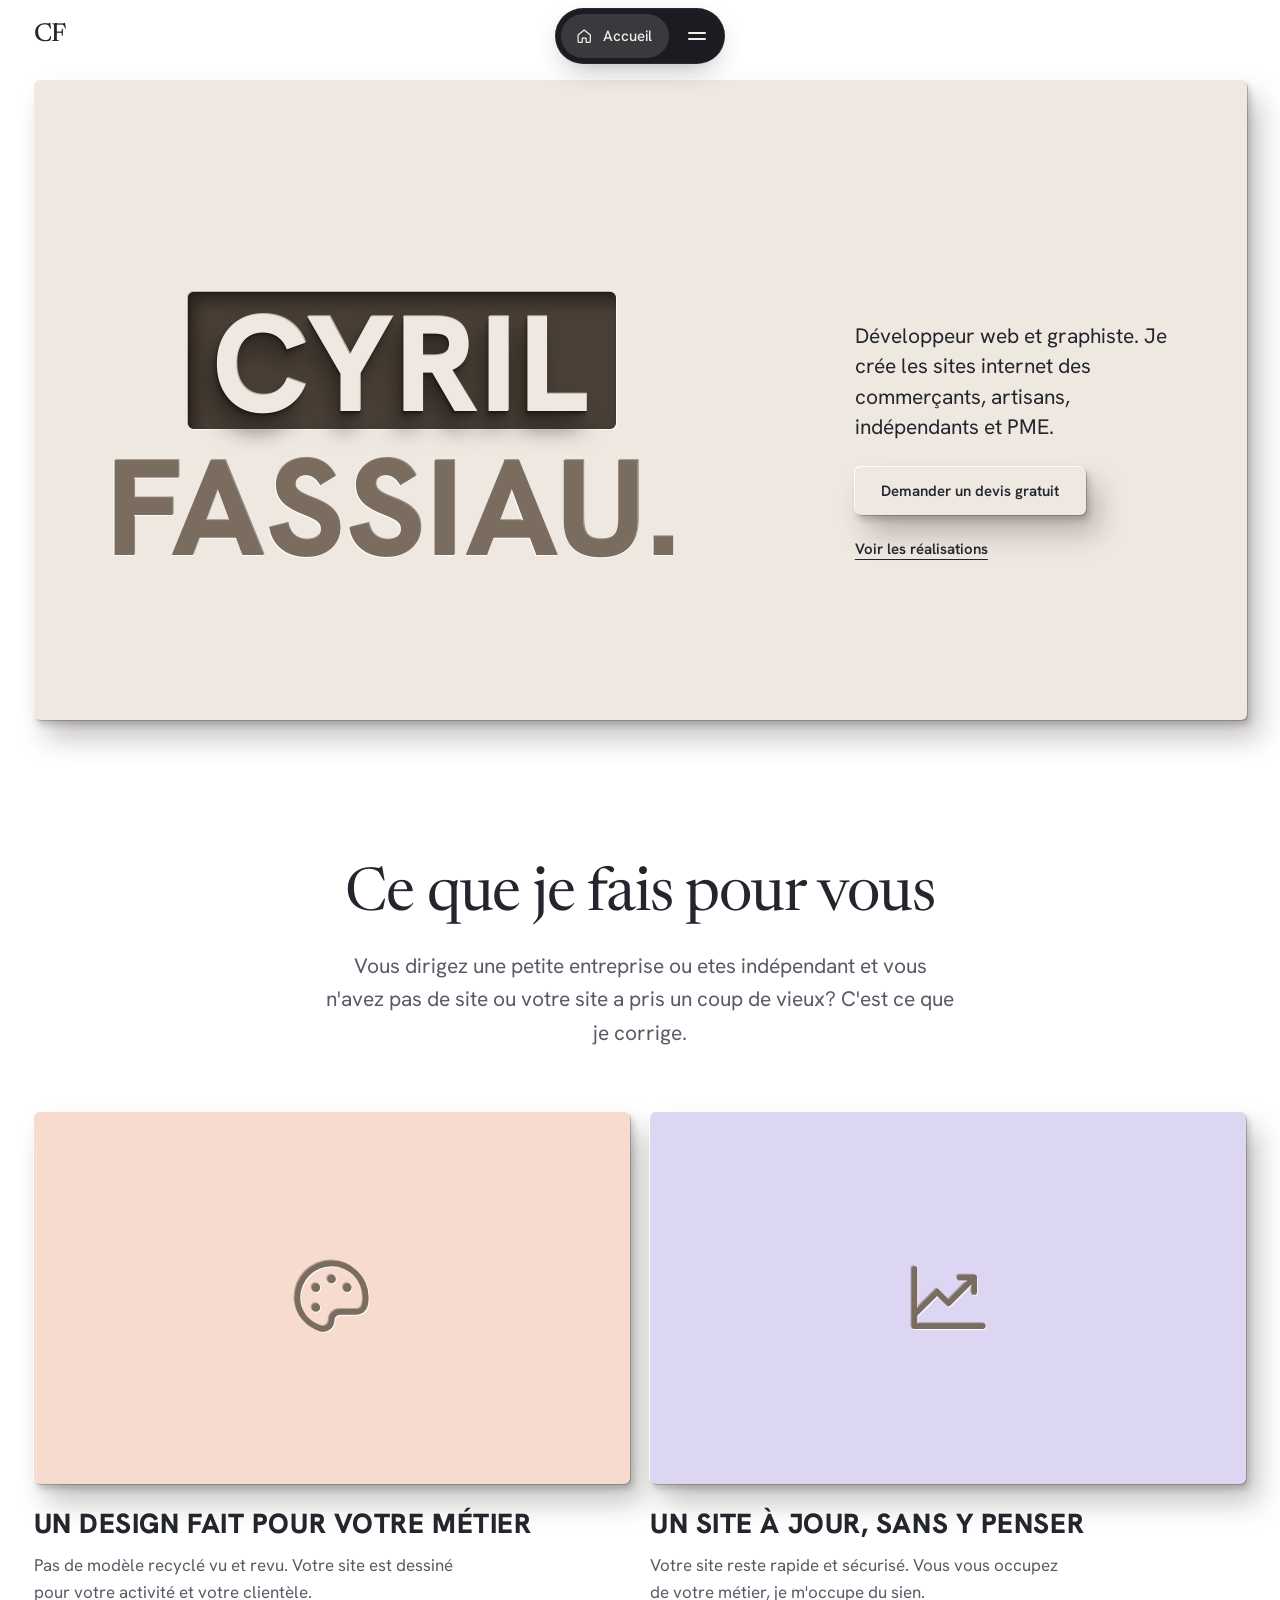
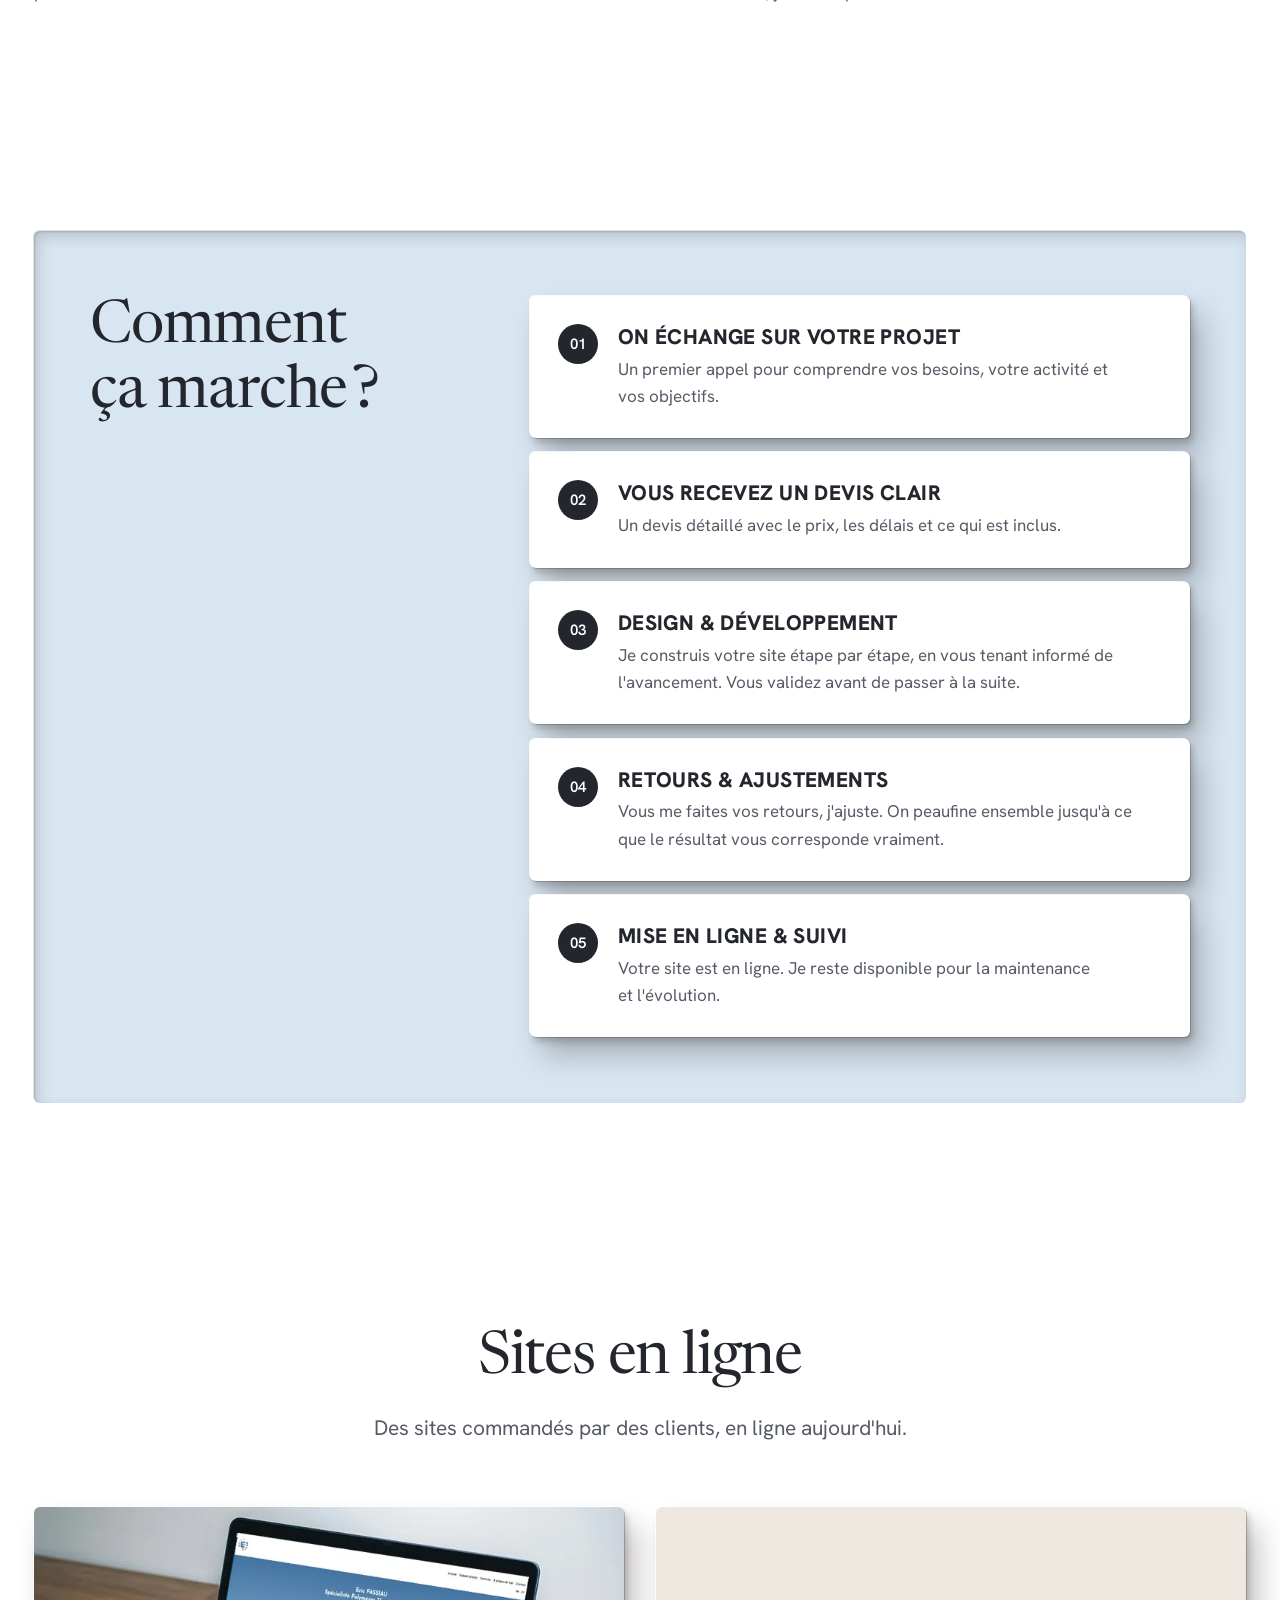
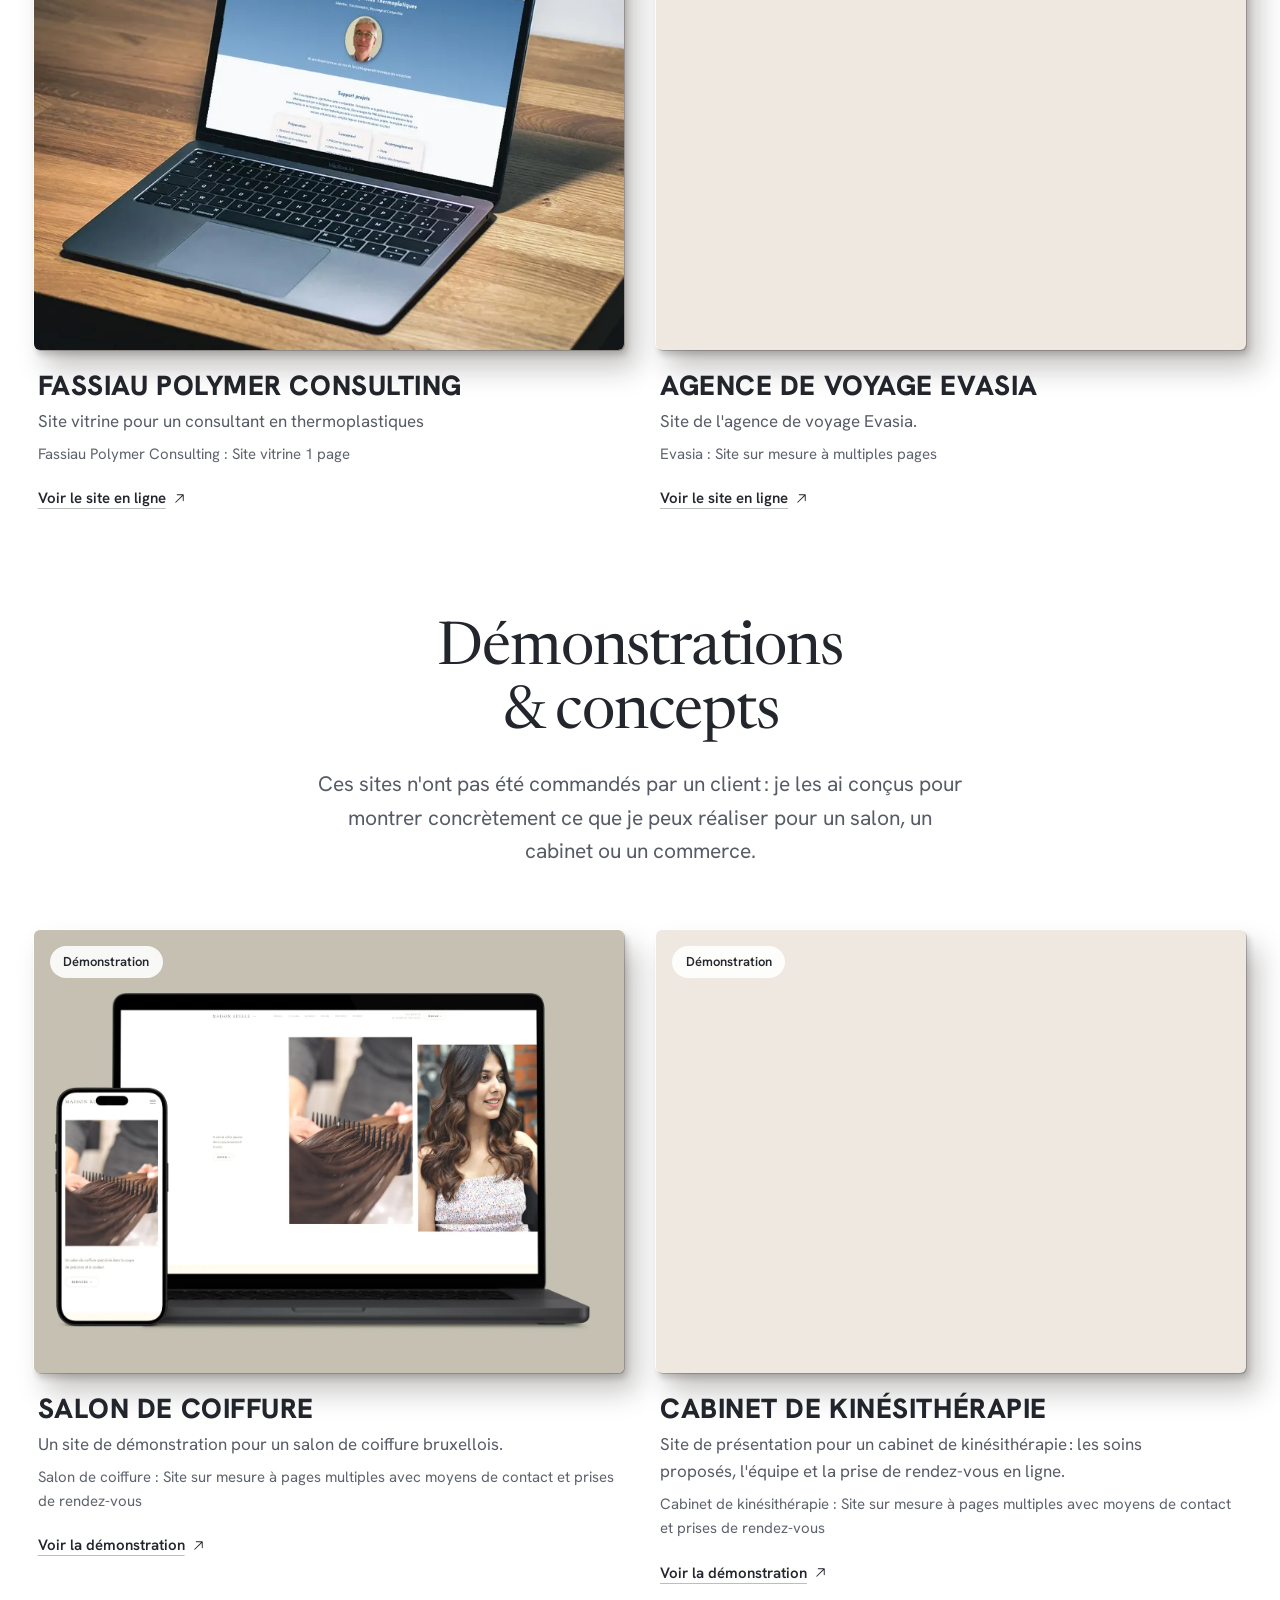
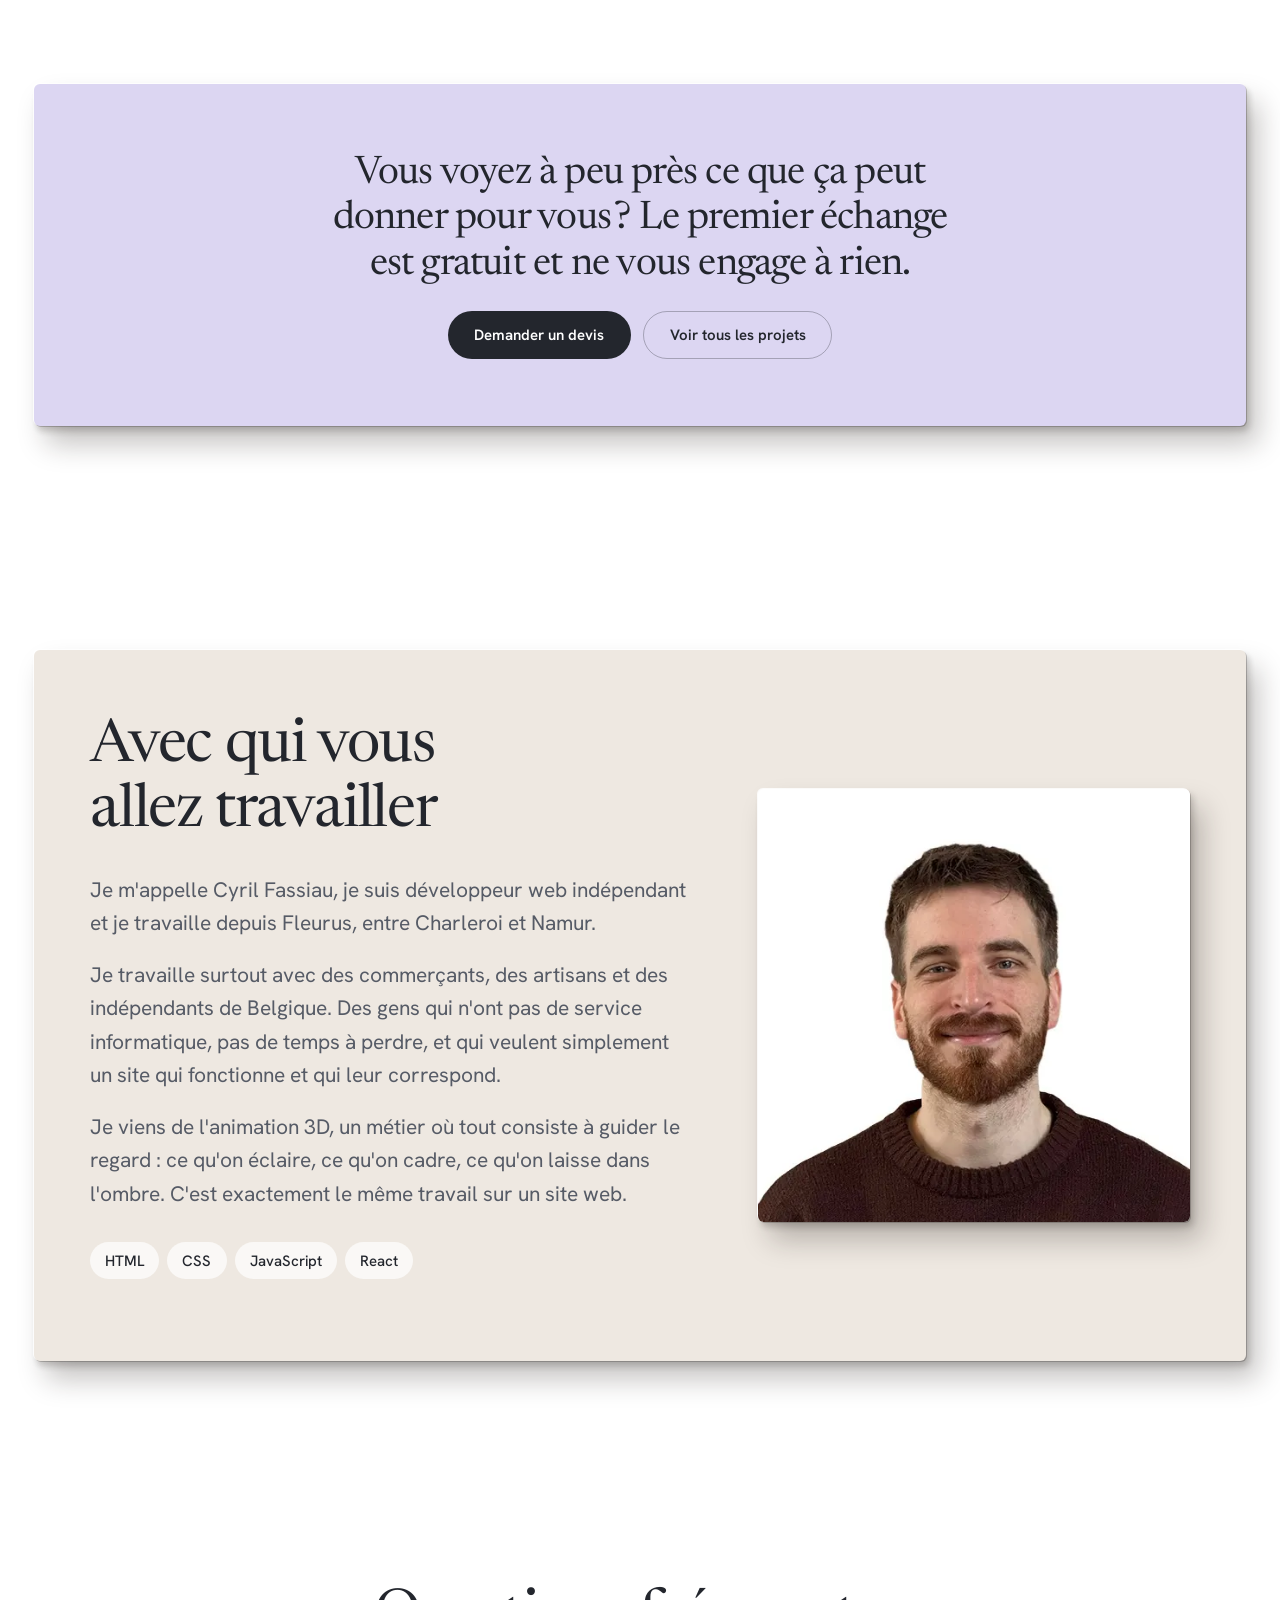
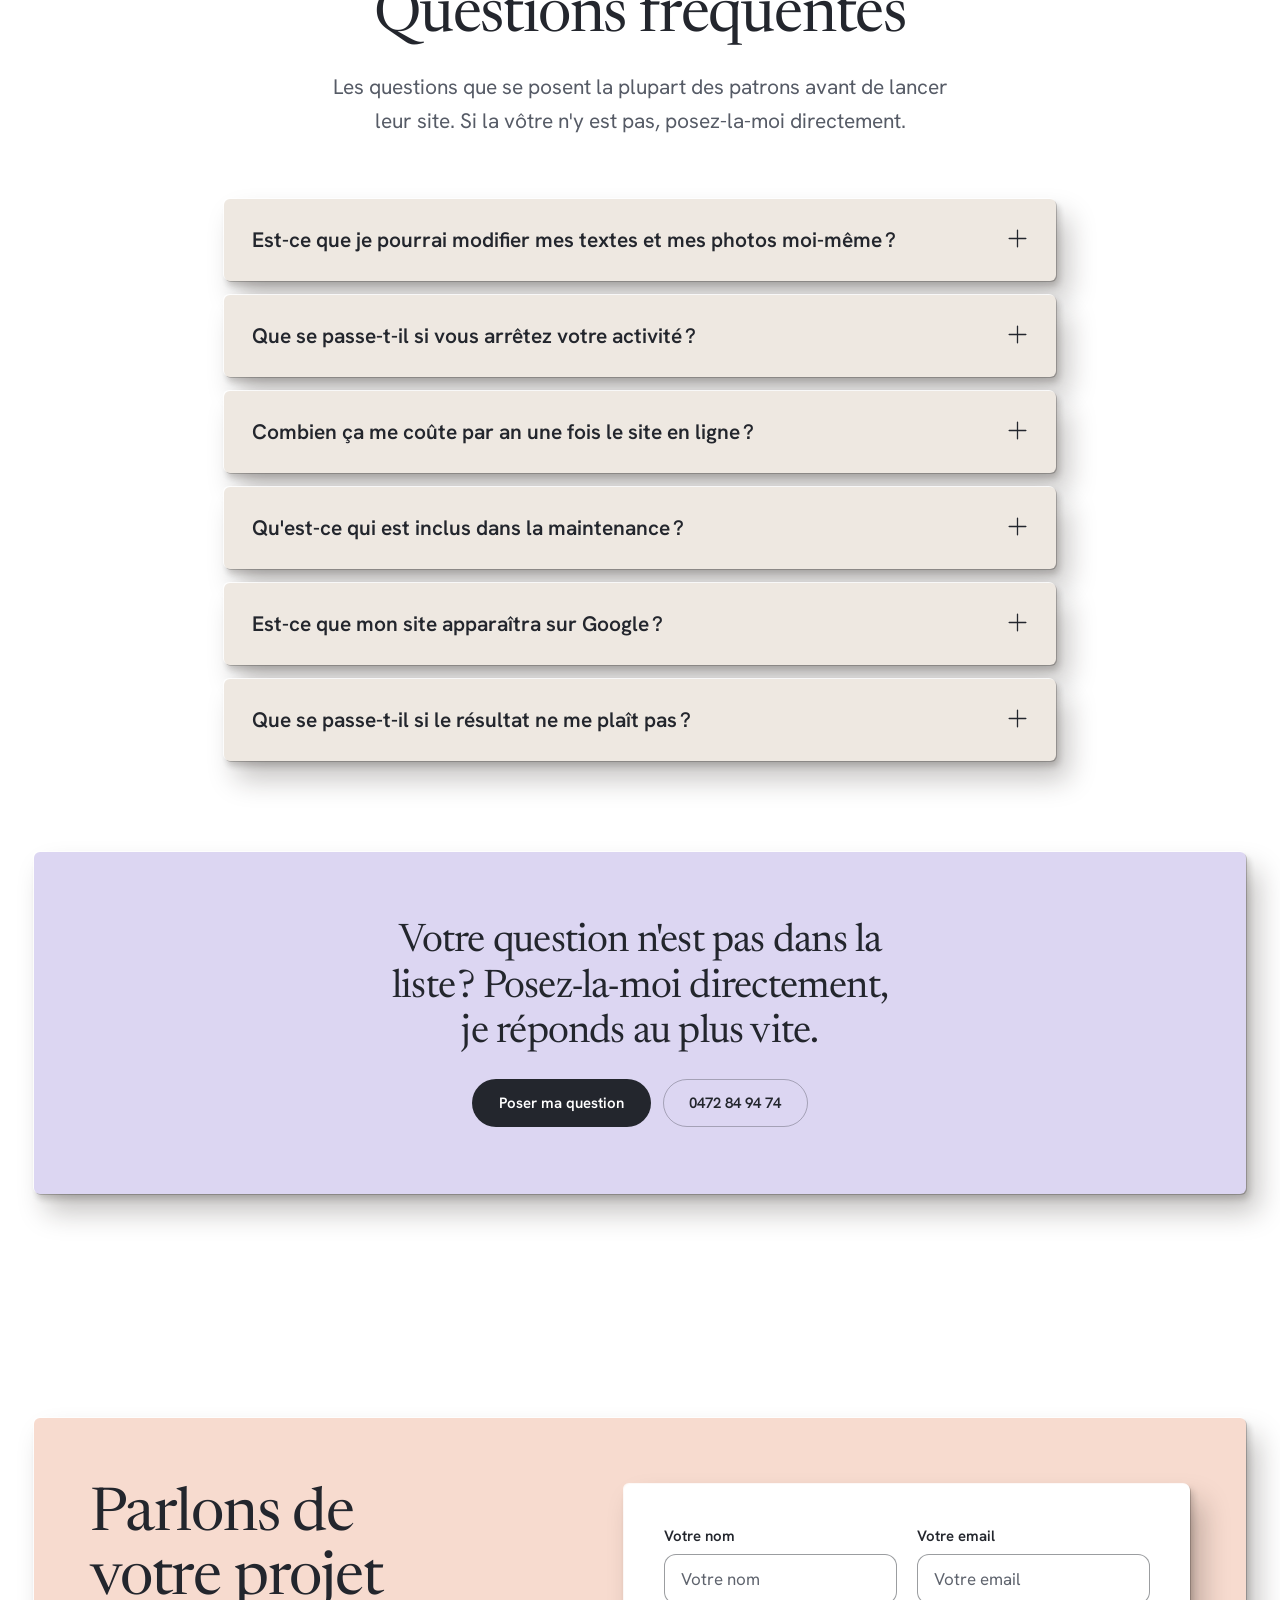
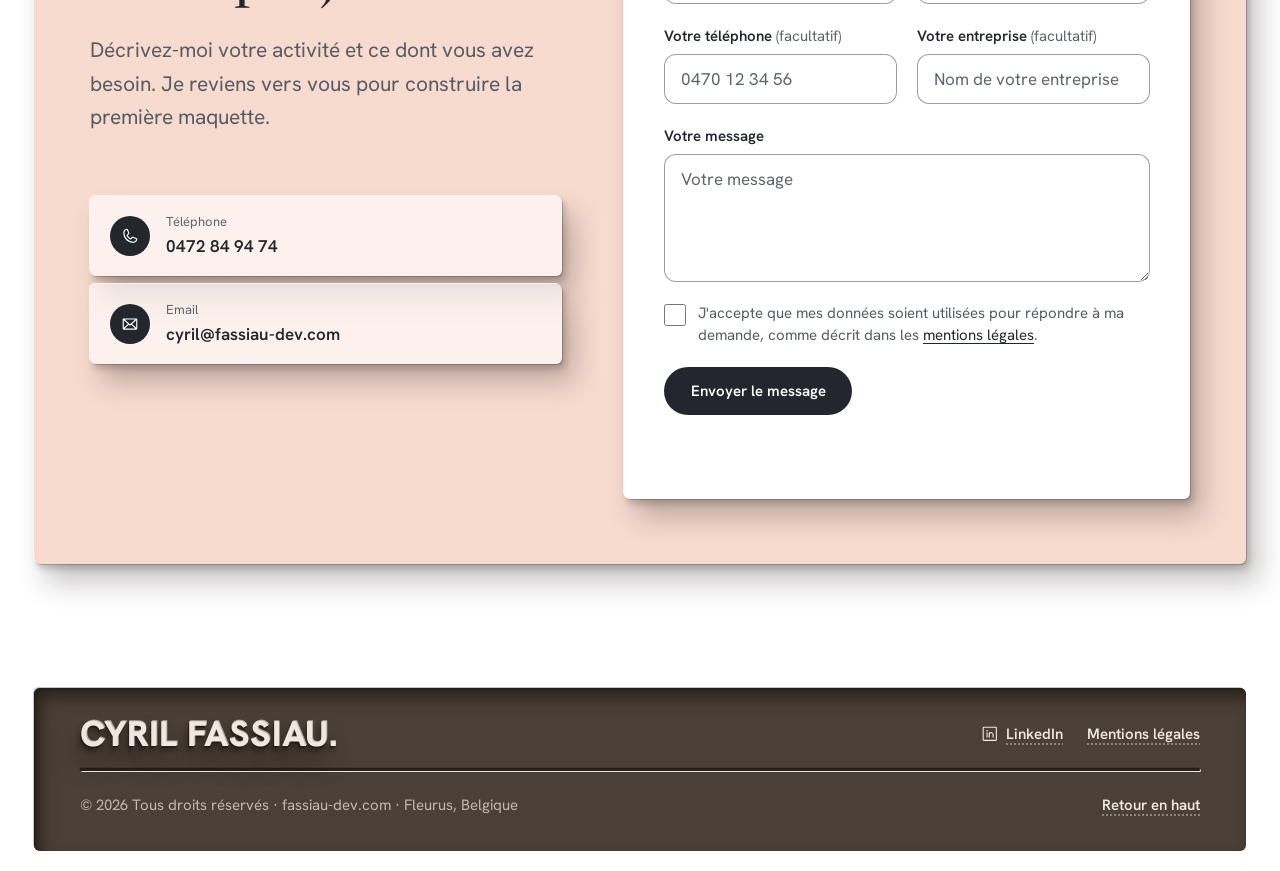
==== commit 5fd896ba: "Pied de page en relief, d'apres relevovinco.com Le pied de page devient un bac sombre creuse dans la" ====
--- a/index.html
+++ b/index.html
@@ -747,23 +747,26 @@
     </main>
 
     <footer class="site-footer">
-        <div class="shell footer-container">
-            <div class="footer-brand">
-                <span class="footer-logo">Cyril Fassiau</span>
-                <p class="footer-copyright">© 2026 Tous droits réservés</p>
-            </div>
-
-            <div class="footer-socials">
-                <a href="https://www.linkedin.com/in/cyril-fassiau-b1732b115/" class="social-link" target="_blank" rel="noopener noreferrer" aria-label="Profil LinkedIn de Cyril Fassiau (nouvel onglet)">
-                    <svg class="icon" aria-hidden="true"><use href="#i-linkedin-logo"></use></svg>
-                    <span class="social-link-text">LinkedIn</span>
-                </a>
-            </div>
-
-            <div class="footer-meta">
-                <span class="footer-meta-highlight">fassiau-dev.com</span> · Fleurus, Belgique ·
-            
-                <a href="mentions-legales.html" class="footer-meta-highlight">Mentions légales</a>
+        <div class="shell">
+            <!-- Inspire de relevovinco.com : un bac creuse, nom en relief, filet grave. -->
+            <div class="footer-tray">
+                <div class="footer-row">
+                    <p class="footer-mark">Cyril Fassiau.</p>
+                    <nav class="footer-links" aria-label="Liens du pied de page">
+                        <a href="https://www.linkedin.com/in/cyril-fassiau-b1732b115/" class="footer-link" target="_blank" rel="noopener noreferrer" aria-label="Profil LinkedIn de Cyril Fassiau (nouvel onglet)">
+                            <svg class="icon" aria-hidden="true"><use href="#i-linkedin-logo"></use></svg>
+                            LinkedIn
+                        </a>
+                        <a href="mentions-legales.html" class="footer-link">Mentions légales</a>
+                    </nav>
+                </div>
+
+                <span class="footer-crease" aria-hidden="true"></span>
+
+                <div class="footer-row">
+                    <p class="footer-copyright">© 2026 Tous droits réservés · fassiau-dev.com · Fleurus, Belgique</p>
+                    <a href="#main" class="footer-link">Retour en haut</a>
+                </div>
             </div>
         </div>
     </footer>
--- a/styles.css
+++ b/styles.css
@@ -723,9 +723,12 @@
 .hero-frame {
   display: grid;
   grid-template-columns: minmax(0, 1fr);
-  align-content: end;
+  align-content: center;
   gap: clamp(2rem, 1.5rem + 2vw, 3rem);
-  min-height: min(calc(100svh - 72px - 2.5rem), 52rem);
+  /* Assez haute pour faire « affiche », sans laisser de grand vide au-dessus. */
+  min-height: min(calc(100svh - 72px - 2.5rem), 40rem);
+  /* La taille du titre se calcule sur la largeur de la feuille (cqi). */
+  container-type: inline-size;
   padding: clamp(5rem, 3rem + 6vw, 8rem) clamp(1.5rem, 0.5rem + 5vw, 6rem) clamp(2rem, 1.5rem + 3vw, 4rem);
   border-radius: var(--r-card);
   background-color: var(--sable);
@@ -737,7 +740,9 @@
   flex-direction: column;
   align-items: flex-start;
   font-family: var(--font-body);
-  font-size: clamp(3rem, 0.9rem + 8.6vw, 8.5rem);
+  /* « FASSIAU. » mesure 4.22em : diviser la largeur disponible par 4.3
+     garantit que le titre tient toujours, quelle que soit la fenetre. */
+  font-size: min(calc(100cqi / 4.3), 8.5rem);
   font-weight: 800;
   line-height: 0.92;
   letter-spacing: 0.01em;
@@ -745,7 +750,9 @@
 }
 
 /* Ligne 1 : une goutiere creusee, mot en relief a l'interieur. */
-.hero-line--raised { margin-left: clamp(0rem, -2rem + 12vw, 16rem); margin-bottom: 0.12em; }
+/* Decalage en em : la ligne « CYRIL » (0.6em + 3.14em) reste plus courte
+   que « FASSIAU. » (4.22em), donc jamais plus large que le titre. */
+.hero-line--raised { margin-left: 0.6em; margin-bottom: 0.12em; }
 
 .hero-channel {
   display: inline-block;
@@ -814,14 +821,15 @@
 }
 
 /* Ecrans larges : le texte se place a droite de la ligne gravee. */
+/* Le titre et le texte ont chacun leur colonne : ils ne peuvent plus se
+   chevaucher. Le titre se dimensionne sur la place qui lui reste. */
 @media (min-width: 1024px) {
   .hero-frame {
-    grid-template-columns: minmax(0, 1fr) 22rem;
+    grid-template-columns: minmax(0, 1fr) 20rem;
     align-items: end;
     column-gap: 3rem;
   }
-  .hero-aside { grid-column: 2; grid-row: 1; justify-self: end; }
-  .hero-heading { grid-column: 1 / -1; grid-row: 1; }
+  .hero-heading { font-size: min(calc((100cqi - 23rem) / 4.3), 8.5rem); }
 }
 
 
@@ -1461,64 +1469,86 @@
 
 
 
-.site-footer { padding-block: clamp(2.5rem, 2rem + 2vw, 4rem); }
-
-.footer-container {
+.site-footer { padding-block: 0.75rem 1.25rem; }
+
+/* Pied de page d'apres relevovinco.com : un bac creuse dans la surface, avec
+   les memes couleurs et ombres que la goutiere « CYRIL » du hero. Meme
+   hauteur qu'avant : le contenu tient en deux lignes separees par un filet. */
+.footer-tray {
+  --focus-ring: var(--channel-ink);
   display: flex;
   flex-direction: column;
-  gap: 1.5rem;
-  align-items: center;
-  text-align: center;
-}
-
-.footer-logo {
-  font-family: var(--font-display);
-  font-size: 1.75rem;
-  letter-spacing: -0.03em;
-}
-
-.footer-copyright {
-  margin-top: 0.25rem;
-  color: var(--ink-faint);
-  font-size: var(--fs-sm);
-}
-
-.footer-socials { display: flex; gap: 0.5rem; }
-
-.social-link {
+  padding: 1.5rem clamp(1.25rem, 0.5rem + 3vw, 3rem);
+  border-radius: var(--r-card);
+  background-color: var(--channel);
+  box-shadow: var(--shadow-pressed);
+  color: var(--channel-ink);
+}
+
+.footer-row {
+  display: flex;
+  flex-direction: column;
+  align-items: flex-start;
+  gap: 0.25rem 2rem;
+}
+
+/* Nom en relief dans le bac. */
+.footer-mark {
+  font-family: var(--font-body);
+  font-size: clamp(1.5rem, 1.1rem + 1.4vw, 2.25rem);
+  font-weight: 800;
+  line-height: 1;
+  letter-spacing: 0.01em;
+  text-transform: uppercase;
+  text-shadow: var(--text-raised);
+}
+
+.footer-links {
+  display: flex;
+  flex-wrap: wrap;
+  gap: 0 1.5rem;
+}
+
+/* Liens soulignes en pointilles, comme sur la reference. */
+.footer-link {
   display: inline-flex;
   align-items: center;
-  gap: 0.5rem;
+  gap: 0.45rem;
   min-height: 44px;
-  padding-inline: 1.1rem;
-  border-radius: var(--r-full);
-  background-color: var(--sable);
-  color: var(--ink);
-  font-size: 1.25rem;
-  text-decoration: none;
-  transition: background-color 0.2s var(--ease);
-}
-
-.social-link:hover { background-color: var(--lavande); }
-
-.social-link-text { font-size: var(--fs-sm); font-weight: 500; }
-
-.footer-meta {
-  color: var(--ink-faint);
   font-size: var(--fs-sm);
-}
-
-.footer-meta-highlight { color: var(--ink-soft); }
-
-a.footer-meta-highlight {
-  display: inline-block;
-  padding-block: 0.7rem;
-  text-decoration: underline;
-  text-decoration-color: var(--border-strong);
-  text-underline-offset: 0.3em;
-}
-
-a.footer-meta-highlight:hover { color: var(--ink); text-decoration-color: currentColor; }
+  font-weight: 600;
+  color: var(--channel-ink);
+  text-decoration: underline dotted;
+  text-decoration-color: color-mix(in srgb, var(--channel-ink) 55%, transparent);
+  text-underline-offset: 0.35em;
+}
+
+.footer-link:hover {
+  text-decoration-style: solid;
+  text-decoration-color: currentColor;
+}
+
+.footer-link .icon { font-size: 1.1rem; }
+
+/* Filet grave entre les deux lignes. */
+.footer-crease {
+  display: block;
+  height: 3px;
+  margin-block: 0.75rem;
+  border-radius: 2px;
+  box-shadow: var(--shadow-pressed);
+}
+
+.footer-copyright {
+  font-size: var(--fs-sm);
+  color: color-mix(in srgb, var(--channel-ink) 72%, transparent);
+}
+
+/* Telephones : un peu plus d'air, pour garder la hauteur d'origine. */
+@media (max-width: 639px) {
+  .site-footer { padding-block: 1.25rem 2rem; }
+  .footer-tray { padding-block: 1.75rem; }
+}
 
 
 
@@ -1566,10 +1596,10 @@
 
 @media (min-width: 640px) {
   .contact-form-row { grid-template-columns: 1fr 1fr; }
-  .footer-container {
+  .footer-row {
     flex-direction: row;
+    align-items: center;
     justify-content: space-between;
-    text-align: left;
   }
 }
 
@@ -1692,6 +1722,6 @@
 
 
 @media print {
-  #navbar, .footer-socials, .contact-form { display: none; }
+  #navbar, .footer-links, .contact-form { display: none; }
   body { background: #fff; color: #000; }
 }
